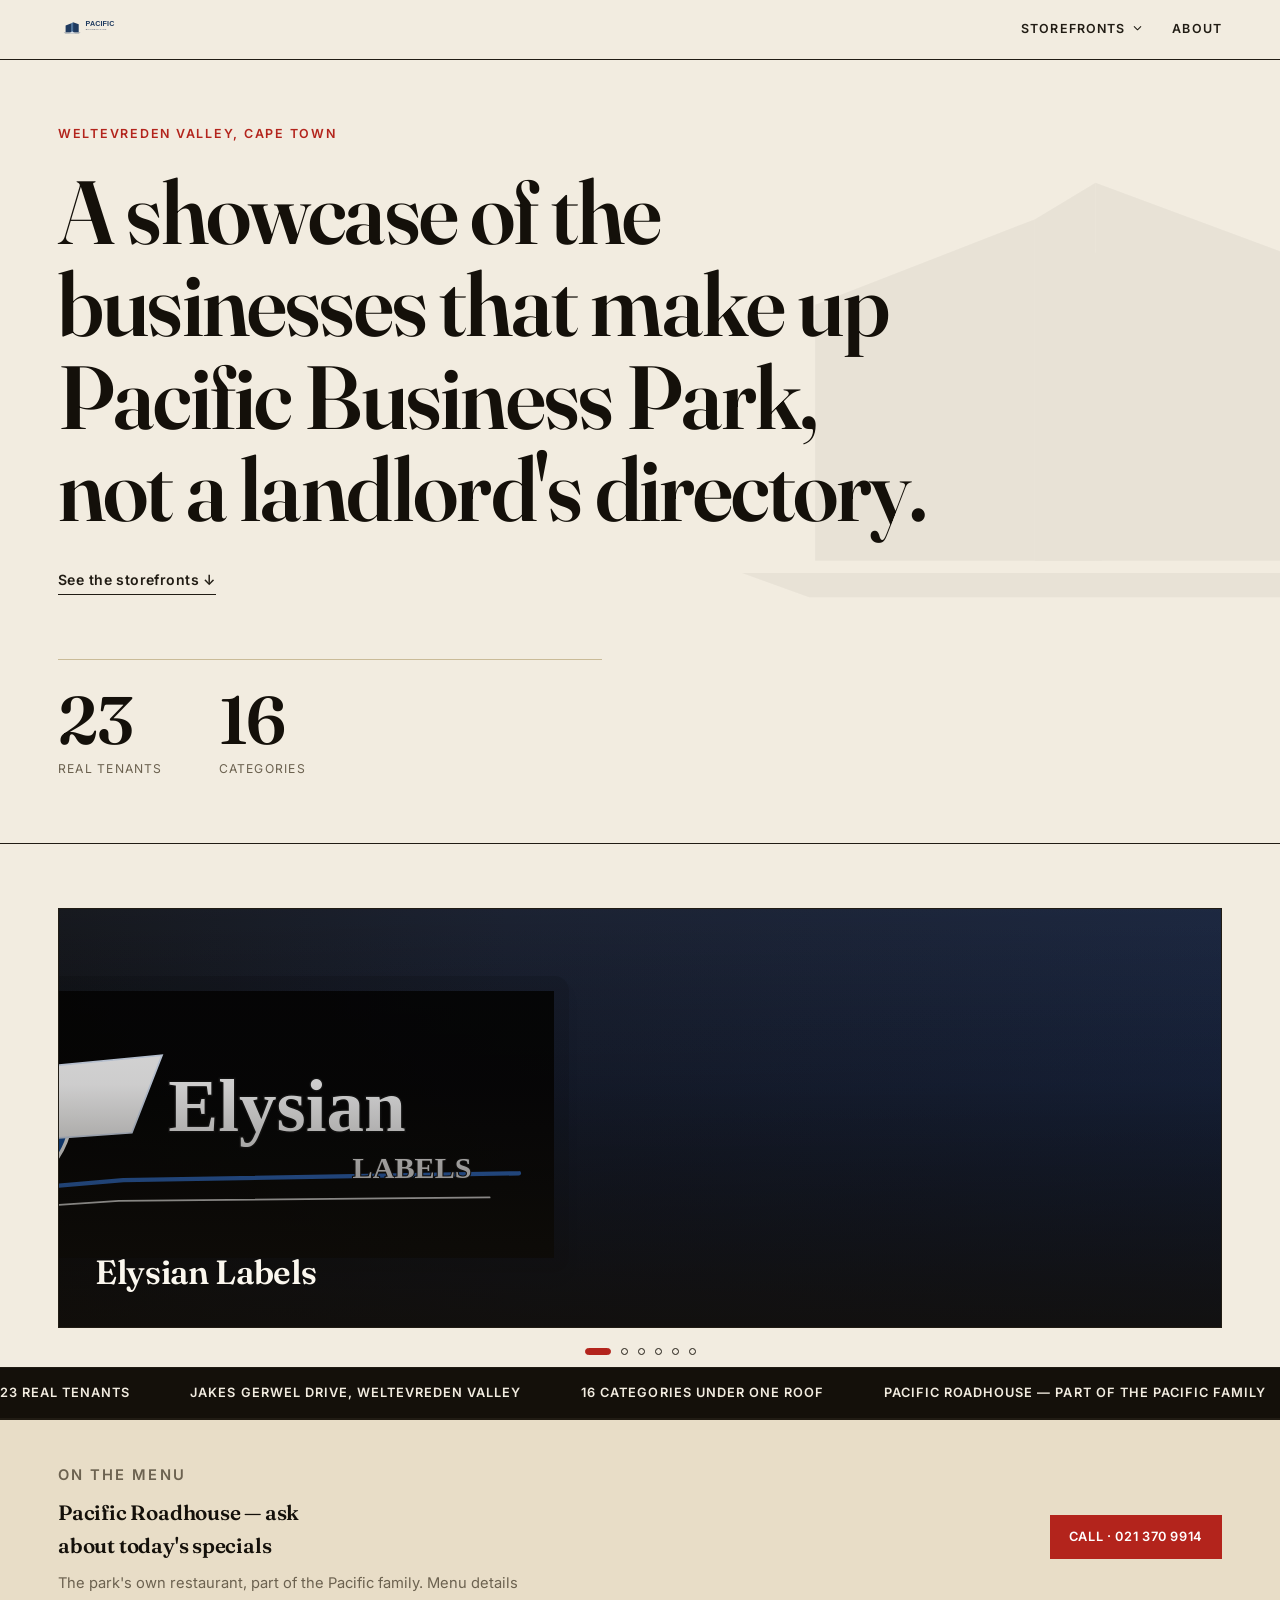
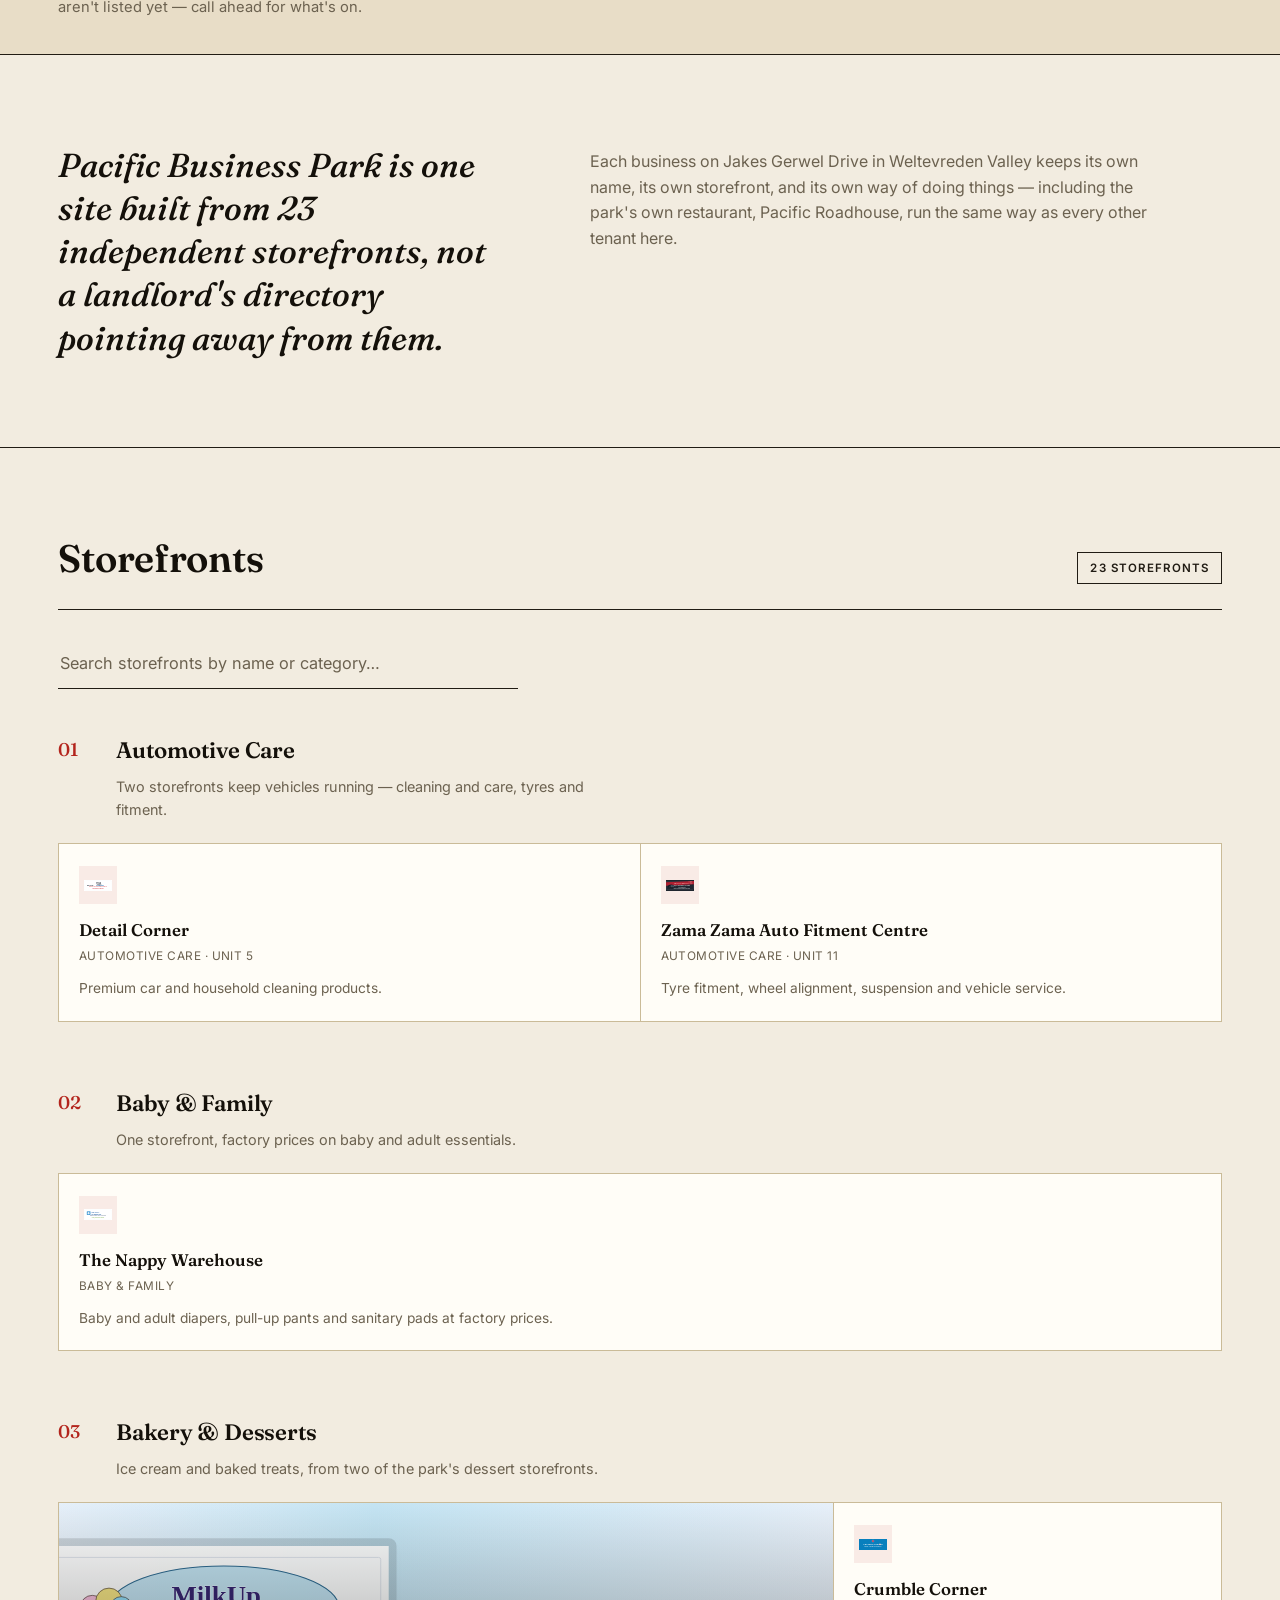
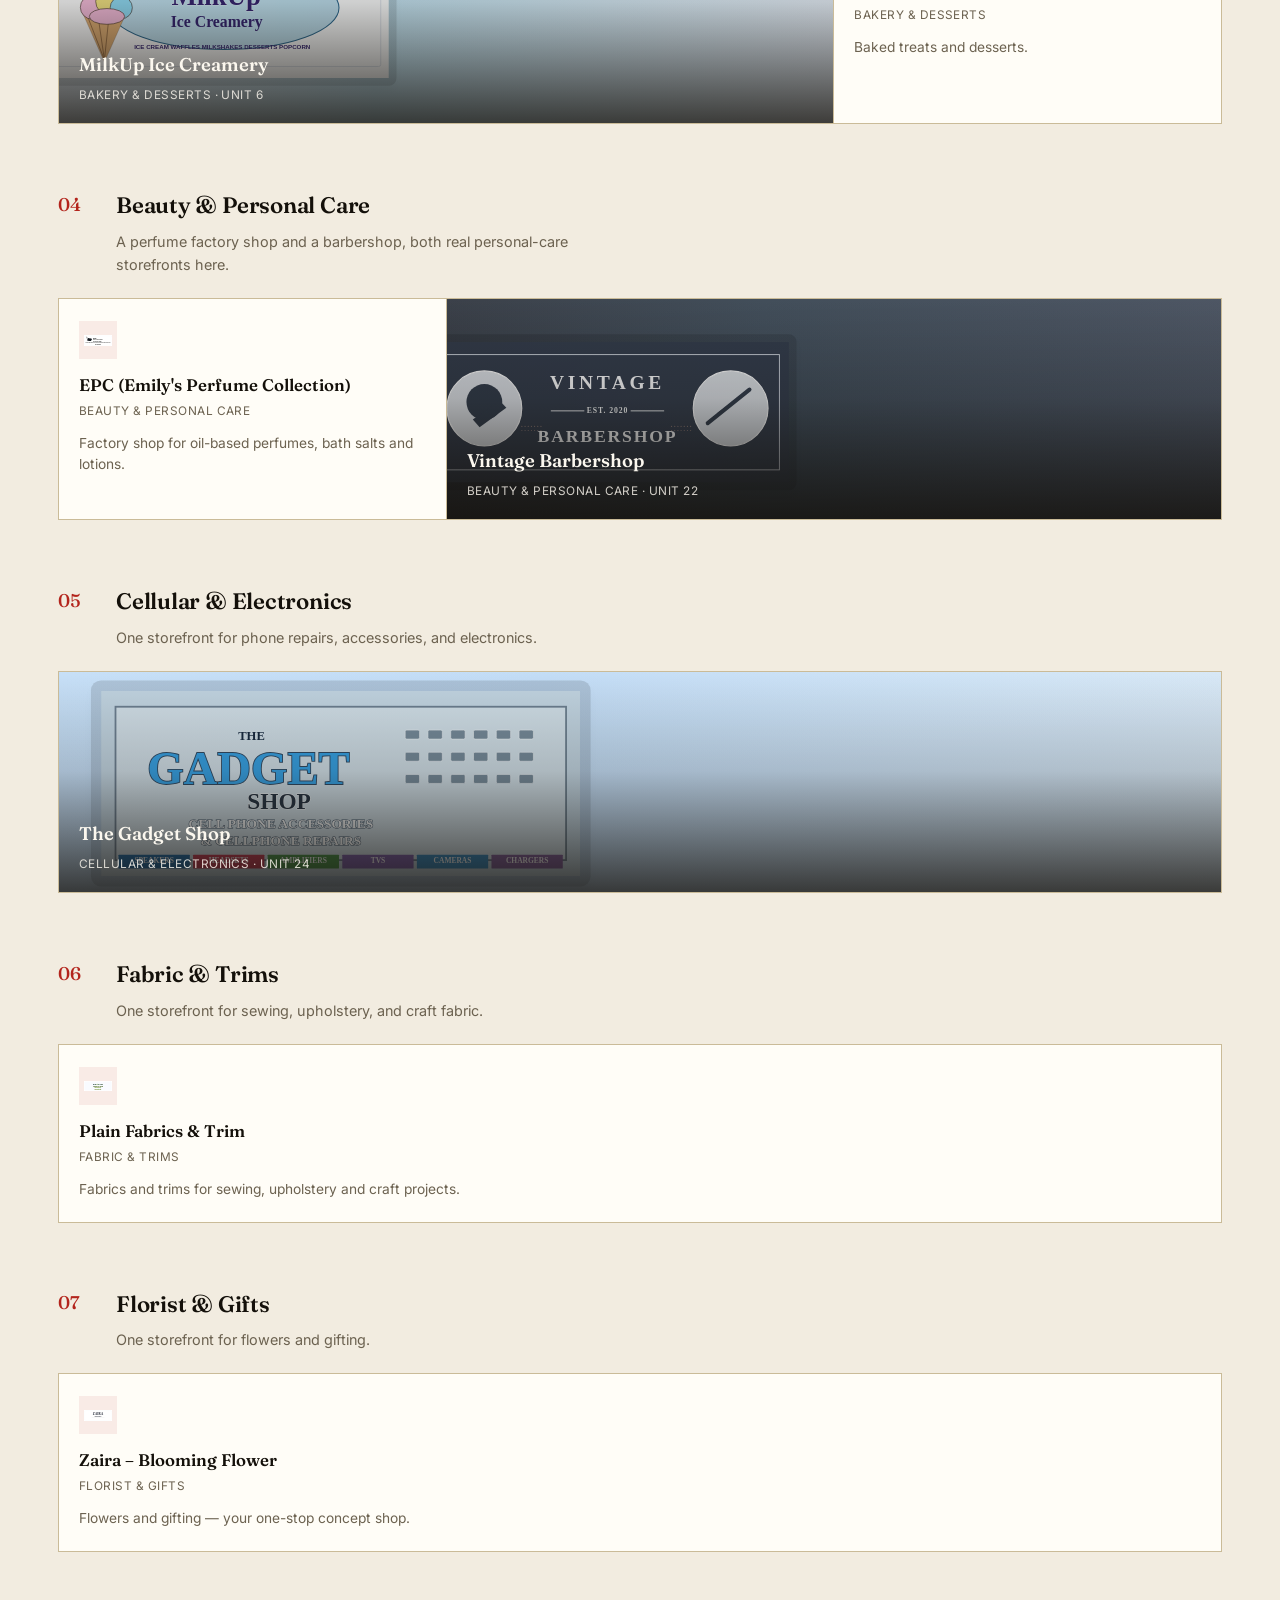
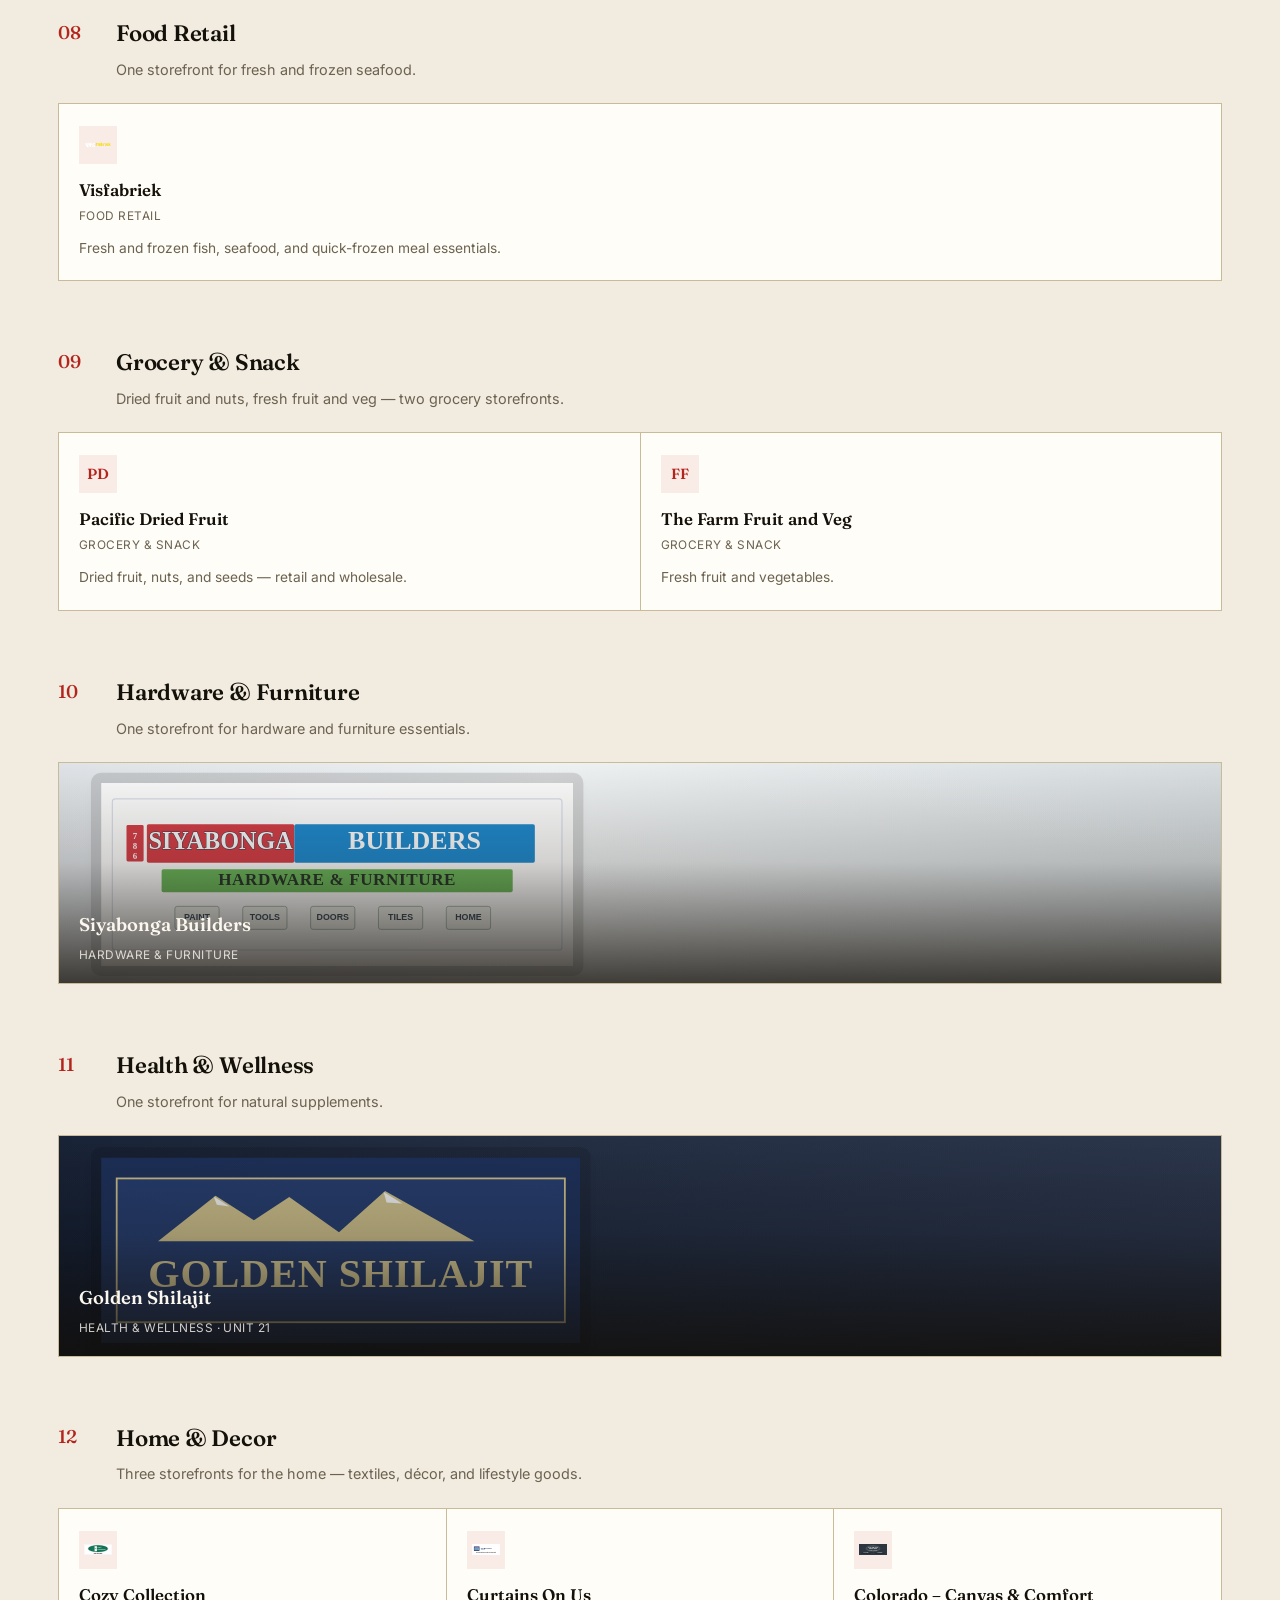
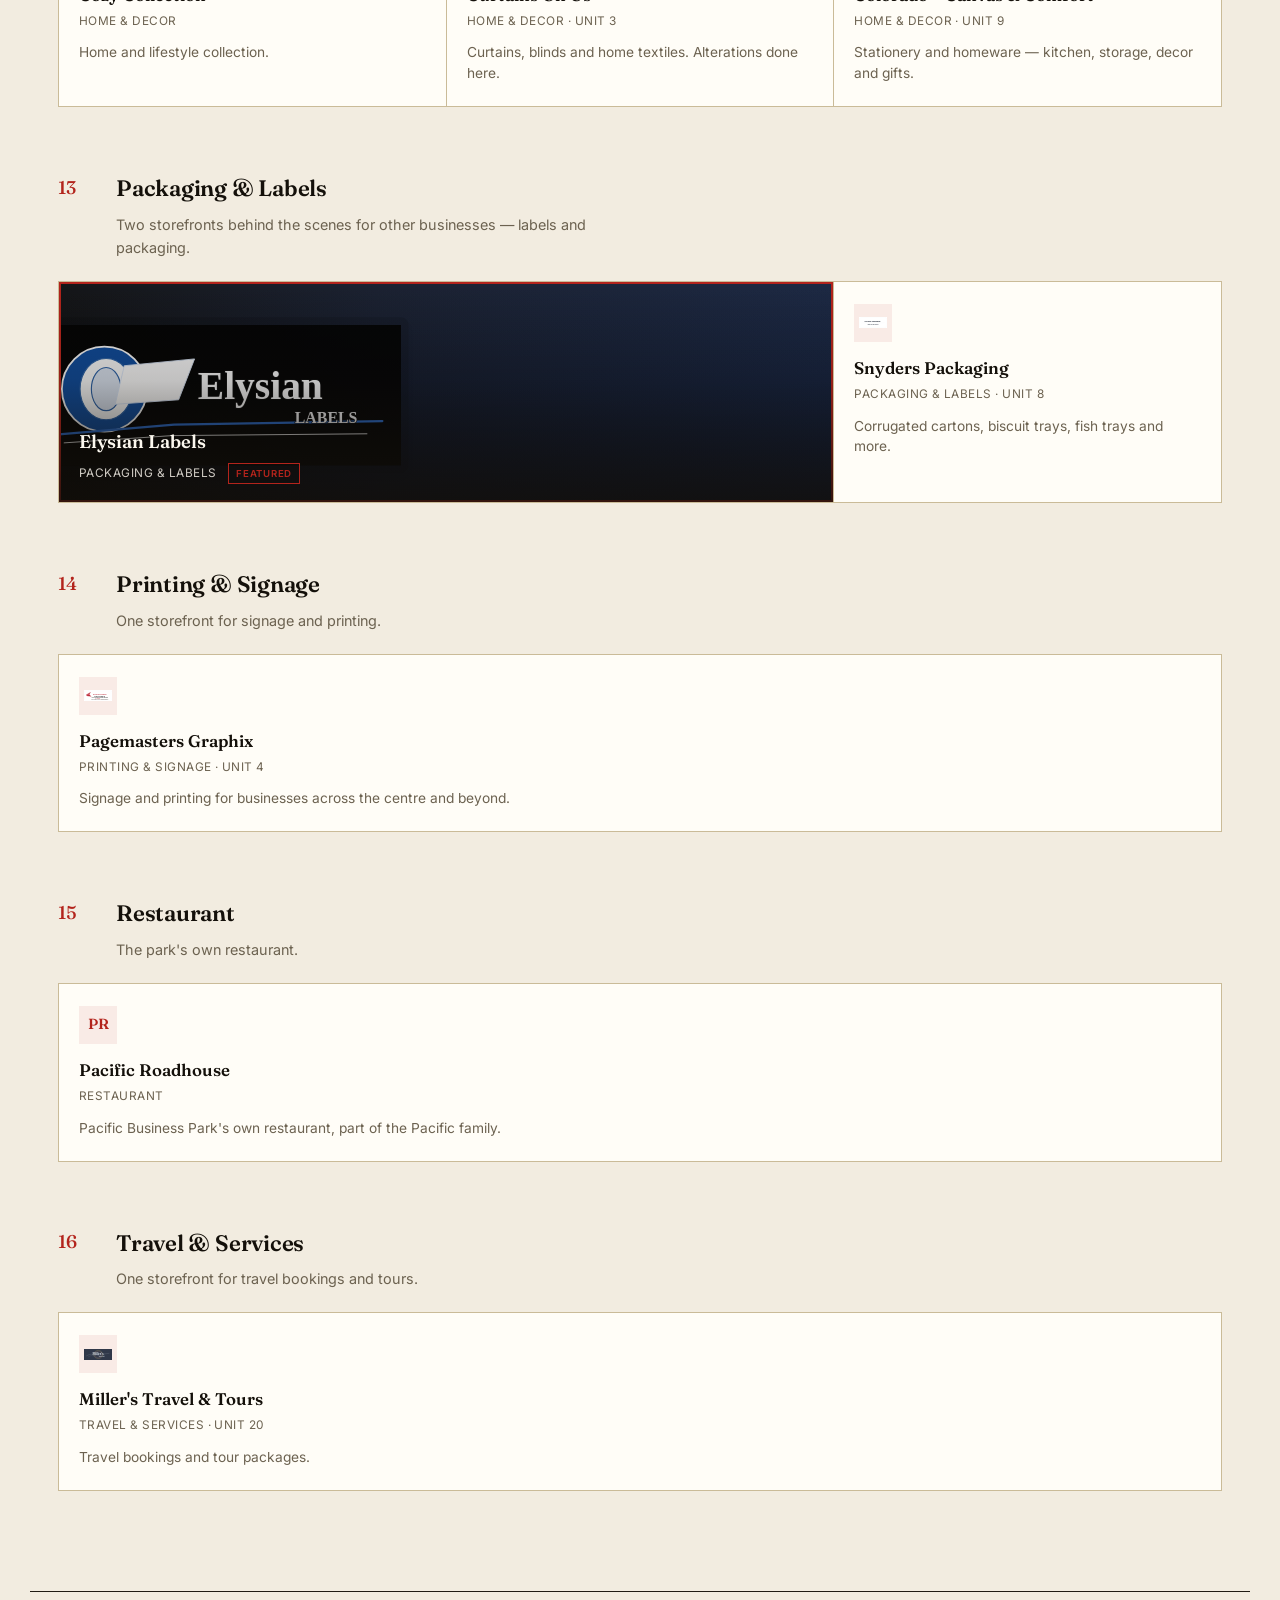
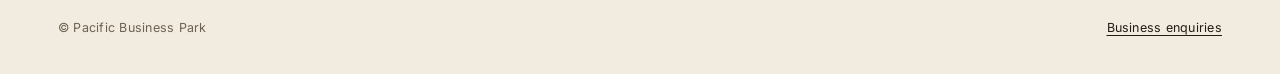
==== index.html @ b5d58840 "Redesign visual system: editorial / print-magazine direction Replace the navy-on-beige, thin-border," ====
<!DOCTYPE html>
<html lang="en">
<head>
<meta charset="UTF-8">
<meta name="viewport" content="width=device-width, initial-scale=1.0">
<title>Pacific Business Park</title>
<meta name="description" content="A showcase of the businesses that make up Pacific Business Park — 23 real tenants, presented as the park's own storefronts.">
<meta name="robots" content="noindex">
<link rel="preconnect" href="https://fonts.googleapis.com">
<link rel="preconnect" href="https://fonts.gstatic.com" crossorigin>
<link href="https://fonts.googleapis.com/css2?family=Fraunces:ital,wght@0,300;0,400;0,500;0,600;0,700;0,900;1,400;1,500&family=Inter:wght@400;500;600;700&display=swap" rel="stylesheet">
<link rel="stylesheet" href="style.css">
</head>
<body>

<nav class="topnav" id="site-nav">
  <div class="topnav-inner">
    <a class="wordmark" href="#top"><img class="nav-logo" src="assets/brand/pacific-business-park-logo.svg" alt="Pacific Business Park" height="26"></a>
    <div class="topnav-links">
      <button class="mega-toggle" id="mega-toggle" type="button" aria-expanded="false" aria-controls="mega-menu">
        Storefronts
        <svg class="mega-chev" viewBox="0 0 20 20" fill="none" aria-hidden="true"><path d="M5 7l5 5 5-5" stroke="currentColor" stroke-width="1.6" stroke-linecap="round" stroke-linejoin="round"/></svg>
      </button>
      <a href="#about">About</a>
    </div>
  </div>
  <div class="mega-menu" id="mega-menu" hidden>
    <div class="mega-menu-inner">
      <a href="#cat-automotive-care">Automotive Care</a>
      <a href="#cat-baby-family">Baby &amp; Family</a>
      <a href="#cat-bakery-desserts">Bakery &amp; Desserts</a>
      <a href="#cat-beauty-personal-care">Beauty &amp; Personal Care</a>
      <a href="#cat-cellular-electronics">Cellular &amp; Electronics</a>
      <a href="#cat-fabric-trims">Fabric &amp; Trims</a>
      <a href="#cat-florist-gifts">Florist &amp; Gifts</a>
      <a href="#cat-food-retail">Food Retail</a>
      <a href="#cat-grocery-snack">Grocery &amp; Snack</a>
      <a href="#cat-hardware-furniture">Hardware &amp; Furniture</a>
      <a href="#cat-health-wellness">Health &amp; Wellness</a>
      <a href="#cat-home-decor">Home &amp; Decor</a>
      <a href="#cat-packaging-labels">Packaging &amp; Labels</a>
      <a href="#cat-printing-signage">Printing &amp; Signage</a>
      <a href="#cat-restaurant">Restaurant</a>
      <a href="#cat-travel-services">Travel &amp; Services</a>
    </div>
  </div>
</nav>

<section class="hero" id="top">
  <svg class="hero-watermark" viewBox="0 0 210 220" aria-hidden="true">
    <path d="M0 150 L210 150 L188 158 L22 158 Z"/>
    <path d="M24 146 L24 62 L96 34 L96 146 Z"/>
    <path d="M96 34 L118 46 L118 146 L96 146 Z"/>
    <path d="M186 146 L186 48 L116 22 L116 146 Z"/>
    <path d="M116 22 L96 34 L96 146 L116 146 Z"/>
  </svg>
  <div class="hero-inner">
    <p class="eyebrow">Weltevreden Valley, Cape Town</p>
    <h1 class="hero-line">A showcase of the businesses that make up Pacific Business Park, not a landlord's directory.</h1>
    <a class="hero-link" href="#storefronts">See the storefronts &#8595;</a>
    <div class="hero-stats">
      <div class="stat"><span class="stat-num" data-count-to="23">0</span><span class="stat-label">Real tenants</span></div>
      <div class="stat"><span class="stat-num" data-count-to="16">0</span><span class="stat-label">Categories</span></div>
    </div>
  </div>
</section>

<section class="showcase" aria-label="Featured storefronts" data-reveal>
  <div class="showcase-inner">
    <div class="showcase-track" id="showcase-track">
      <button class="showcase-slide is-active" type="button" data-store="elysian-labels" data-name="Elysian Labels" data-cat="Packaging &amp; Labels" style="background-image:url('assets/banners/elysian-labels.svg')">
        <span class="showcase-overlay"></span>
        <span class="showcase-name">Elysian Labels</span>
      </button>
      <button class="showcase-slide" type="button" data-store="milk-up" data-name="MilkUp Ice Creamery" data-cat="Bakery &amp; Desserts · Unit 6" style="background-image:url('assets/banners/milk-up.svg')">
        <span class="showcase-overlay"></span>
        <span class="showcase-name">MilkUp Ice Creamery</span>
      </button>
      <button class="showcase-slide" type="button" data-store="the-gadget-shop" data-name="The Gadget Shop" data-cat="Cellular &amp; Electronics · Unit 24" style="background-image:url('assets/banners/the-gadget-shop.svg')">
        <span class="showcase-overlay"></span>
        <span class="showcase-name">The Gadget Shop</span>
      </button>
      <button class="showcase-slide" type="button" data-store="vintage-barbershop" data-name="Vintage Barbershop" data-cat="Beauty &amp; Personal Care · Unit 22" style="background-image:url('assets/banners/vintage-barbershop.svg')">
        <span class="showcase-overlay"></span>
        <span class="showcase-name">Vintage Barbershop</span>
      </button>
      <button class="showcase-slide" type="button" data-store="siyabonga-builders" data-name="Siyabonga Builders" data-cat="Hardware &amp; Furniture" style="background-image:url('assets/banners/siyabonga-builders.svg')">
        <span class="showcase-overlay"></span>
        <span class="showcase-name">Siyabonga Builders</span>
      </button>
      <button class="showcase-slide" type="button" data-store="golden-shilajit" data-name="Golden Shilajit" data-cat="Health &amp; Wellness · Unit 21" style="background-image:url('assets/banners/golden-shilajit.svg')">
        <span class="showcase-overlay"></span>
        <span class="showcase-name">Golden Shilajit</span>
      </button>
    </div>
    <div class="showcase-dots" id="showcase-dots" role="tablist" aria-label="Featured storefronts"></div>
  </div>
</section>

<div class="attr-marquee" aria-hidden="true">
  <div class="attr-marquee-track">
    <span>23 real tenants</span>
    <span>Jakes Gerwel Drive, Weltevreden Valley</span>
    <span>16 categories under one roof</span>
    <span>Pacific Roadhouse — part of the Pacific family</span>
    <span>23 real tenants</span>
    <span>Jakes Gerwel Drive, Weltevreden Valley</span>
    <span>16 categories under one roof</span>
    <span>Pacific Roadhouse — part of the Pacific family</span>
  </div>
</div>

<section class="specials-strip" aria-label="Pacific Roadhouse specials" data-reveal>
  <div class="specials-inner">
    <div>
      <p class="eyebrow">On The Menu</p>
      <h3>Pacific Roadhouse — ask about today's specials</h3>
      <p>The park's own restaurant, part of the Pacific family. Menu details aren't listed yet — call ahead for what's on.</p>
    </div>
    <a class="cta primary" href="tel:0213709914">Call · 021 370 9914</a>
  </div>
</section>

<section class="about" id="about" data-reveal>
  <div class="about-inner">
    <p class="about-lead">Pacific Business Park is one site built from 23 independent storefronts, not a landlord's directory pointing away from them.</p>
    <p class="about-body">Each business on Jakes Gerwel Drive in Weltevreden Valley keeps its own name, its own storefront, and its own way of doing things — including the park's own restaurant, Pacific Roadhouse, run the same way as every other tenant here.</p>
  </div>
</section>

<section class="directory-section" id="storefronts">
  <div class="section-head">
    <h2>Storefronts</h2>
    <span class="pilot-tag">23 storefronts</span>
  </div>
  <div class="search-row">
    <input type="search" id="store-search" class="search-input" placeholder="Search storefronts by name or category&hellip;" aria-label="Search storefronts">
  </div>
  <p class="no-results" hidden>No storefronts match your search.</p>

  <div class="directory">

  <section class="category-group" id="cat-automotive-care" data-reveal>
    <div class="category-head"><h3>Automotive Care</h3><p class="category-intro">Two storefronts keep vehicles running — cleaning and care, tyres and fitment.</p></div>
    <div class="tile-grid">
      <button class="tile" type="button" data-store="detail-corner" data-name="Detail Corner" data-cat="Automotive Care · Unit 5">
        <span class="tile-mark"><img src="assets/logos/detail-corner.svg" alt="" loading="lazy"></span>
        <span class="tile-name">Detail Corner</span>
        <span class="tile-cat">Automotive Care · Unit 5</span>
        <span class="tile-desc">Premium car and household cleaning products.</span>
      </button>
      <button class="tile" type="button" data-store="zama-zama" data-name="Zama Zama Auto Fitment Centre" data-cat="Automotive Care · Unit 11">
        <span class="tile-mark"><img src="assets/logos/zama-zama.svg" alt="" loading="lazy"></span>
        <span class="tile-name">Zama Zama Auto Fitment Centre</span>
        <span class="tile-cat">Automotive Care · Unit 11</span>
        <span class="tile-desc">Tyre fitment, wheel alignment, suspension and vehicle service.</span>
      </button>
    </div>
  </section>

  <section class="category-group" id="cat-baby-family" data-reveal>
    <div class="category-head"><h3>Baby &amp; Family</h3><p class="category-intro">One storefront, factory prices on baby and adult essentials.</p></div>
    <div class="tile-grid">
      <button class="tile" type="button" data-store="the-nappy-warehouse" data-name="The Nappy Warehouse" data-cat="Baby &amp; Family">
        <span class="tile-mark"><img src="assets/logos/the-nappy-warehouse.svg" alt="" loading="lazy"></span>
        <span class="tile-name">The Nappy Warehouse</span>
        <span class="tile-cat">Baby &amp; Family</span>
        <span class="tile-desc">Baby and adult diapers, pull-up pants and sanitary pads at factory prices.</span>
      </button>
    </div>
  </section>

  <section class="category-group" id="cat-bakery-desserts" data-reveal>
    <div class="category-head"><h3>Bakery &amp; Desserts</h3><p class="category-intro">Ice cream and baked treats, from two of the park's dessert storefronts.</p></div>
    <div class="tile-grid">
      <button class="tile tile-featured" type="button" data-store="milk-up" data-name="MilkUp Ice Creamery" data-cat="Bakery &amp; Desserts · Unit 6">
        <span class="tile-featured-overlay"></span>
        <span class="tile-featured-meta">
          <span class="tile-name">MilkUp Ice Creamery</span>
          <span class="tile-cat">Bakery &amp; Desserts · Unit 6</span>
        </span>
      </button>
      <button class="tile" type="button" data-store="crumble-corner" data-name="Crumble Corner" data-cat="Bakery &amp; Desserts">
        <span class="tile-mark"><img src="assets/logos/crumble-corner.svg" alt="" loading="lazy"></span>
        <span class="tile-name">Crumble Corner</span>
        <span class="tile-cat">Bakery &amp; Desserts</span>
        <span class="tile-desc">Baked treats and desserts.</span>
      </button>
    </div>
  </section>

  <section class="category-group" id="cat-beauty-personal-care" data-reveal>
    <div class="category-head"><h3>Beauty &amp; Personal Care</h3><p class="category-intro">A perfume factory shop and a barbershop, both real personal-care storefronts here.</p></div>
    <div class="tile-grid">
      <button class="tile" type="button" data-store="epc" data-name="EPC (Emily's Perfume Collection)" data-cat="Beauty &amp; Personal Care">
        <span class="tile-mark"><img src="assets/logos/epc.svg" alt="" loading="lazy"></span>
        <span class="tile-name">EPC (Emily's Perfume Collection)</span>
        <span class="tile-cat">Beauty &amp; Personal Care</span>
        <span class="tile-desc">Factory shop for oil-based perfumes, bath salts and lotions.</span>
      </button>
      <button class="tile tile-featured" type="button" data-store="vintage-barbershop" data-name="Vintage Barbershop" data-cat="Beauty &amp; Personal Care · Unit 22">
        <span class="tile-featured-overlay"></span>
        <span class="tile-featured-meta">
          <span class="tile-name">Vintage Barbershop</span>
          <span class="tile-cat">Beauty &amp; Personal Care · Unit 22</span>
        </span>
      </button>
    </div>
  </section>

  <section class="category-group" id="cat-cellular-electronics" data-reveal>
    <div class="category-head"><h3>Cellular &amp; Electronics</h3><p class="category-intro">One storefront for phone repairs, accessories, and electronics.</p></div>
    <div class="tile-grid">
      <button class="tile tile-featured" type="button" data-store="the-gadget-shop" data-name="The Gadget Shop" data-cat="Cellular &amp; Electronics · Unit 24">
        <span class="tile-featured-overlay"></span>
        <span class="tile-featured-meta">
          <span class="tile-name">The Gadget Shop</span>
          <span class="tile-cat">Cellular &amp; Electronics · Unit 24</span>
        </span>
      </button>
    </div>
  </section>

  <section class="category-group" id="cat-fabric-trims" data-reveal>
    <div class="category-head"><h3>Fabric &amp; Trims</h3><p class="category-intro">One storefront for sewing, upholstery, and craft fabric.</p></div>
    <div class="tile-grid">
      <button class="tile" type="button" data-store="plain-fabrics-trim" data-name="Plain Fabrics &amp; Trim" data-cat="Fabric &amp; Trims">
        <span class="tile-mark"><img src="assets/logos/plain-fabrics-trim.svg" alt="" loading="lazy"></span>
        <span class="tile-name">Plain Fabrics &amp; Trim</span>
        <span class="tile-cat">Fabric &amp; Trims</span>
        <span class="tile-desc">Fabrics and trims for sewing, upholstery and craft projects.</span>
      </button>
    </div>
  </section>

  <section class="category-group" id="cat-florist-gifts" data-reveal>
    <div class="category-head"><h3>Florist &amp; Gifts</h3><p class="category-intro">One storefront for flowers and gifting.</p></div>
    <div class="tile-grid">
      <button class="tile" type="button" data-store="zaira" data-name="Zaira – Blooming Flower" data-cat="Florist &amp; Gifts">
        <span class="tile-mark"><img src="assets/logos/zaira.svg" alt="" loading="lazy"></span>
        <span class="tile-name">Zaira – Blooming Flower</span>
        <span class="tile-cat">Florist &amp; Gifts</span>
        <span class="tile-desc">Flowers and gifting — your one-stop concept shop.</span>
      </button>
    </div>
  </section>

  <section class="category-group" id="cat-food-retail" data-reveal>
    <div class="category-head"><h3>Food Retail</h3><p class="category-intro">One storefront for fresh and frozen seafood.</p></div>
    <div class="tile-grid">
      <button class="tile" type="button" data-store="visfabriek" data-name="Visfabriek" data-cat="Food Retail">
        <span class="tile-mark"><img src="assets/logos/visfabriek.svg" alt="" loading="lazy"></span>
        <span class="tile-name">Visfabriek</span>
        <span class="tile-cat">Food Retail</span>
        <span class="tile-desc">Fresh and frozen fish, seafood, and quick-frozen meal essentials.</span>
      </button>
    </div>
  </section>

  <section class="category-group" id="cat-grocery-snack" data-reveal>
    <div class="category-head"><h3>Grocery &amp; Snack</h3><p class="category-intro">Dried fruit and nuts, fresh fruit and veg — two grocery storefronts.</p></div>
    <div class="tile-grid">
      <button class="tile" type="button" data-store="pacific-dried-fruit" data-name="Pacific Dried Fruit" data-cat="Grocery &amp; Snack">
        <span class="tile-mark tile-mark-text">PD</span>
        <span class="tile-name">Pacific Dried Fruit</span>
        <span class="tile-cat">Grocery &amp; Snack</span>
        <span class="tile-desc">Dried fruit, nuts, and seeds — retail and wholesale.</span>
      </button>
      <button class="tile" type="button" data-store="the-farm-fruit-veg" data-name="The Farm Fruit and Veg" data-cat="Grocery &amp; Snack">
        <span class="tile-mark tile-mark-text">FF</span>
        <span class="tile-name">The Farm Fruit and Veg</span>
        <span class="tile-cat">Grocery &amp; Snack</span>
        <span class="tile-desc">Fresh fruit and vegetables.</span>
      </button>
    </div>
  </section>

  <section class="category-group" id="cat-hardware-furniture" data-reveal>
    <div class="category-head"><h3>Hardware &amp; Furniture</h3><p class="category-intro">One storefront for hardware and furniture essentials.</p></div>
    <div class="tile-grid">
      <button class="tile tile-featured" type="button" data-store="siyabonga-builders" data-name="Siyabonga Builders" data-cat="Hardware &amp; Furniture">
        <span class="tile-featured-overlay"></span>
        <span class="tile-featured-meta">
          <span class="tile-name">Siyabonga Builders</span>
          <span class="tile-cat">Hardware &amp; Furniture</span>
        </span>
      </button>
    </div>
  </section>

  <section class="category-group" id="cat-health-wellness" data-reveal>
    <div class="category-head"><h3>Health &amp; Wellness</h3><p class="category-intro">One storefront for natural supplements.</p></div>
    <div class="tile-grid">
      <button class="tile tile-featured" type="button" data-store="golden-shilajit" data-name="Golden Shilajit" data-cat="Health &amp; Wellness · Unit 21">
        <span class="tile-featured-overlay"></span>
        <span class="tile-featured-meta">
          <span class="tile-name">Golden Shilajit</span>
          <span class="tile-cat">Health &amp; Wellness · Unit 21</span>
        </span>
      </button>
    </div>
  </section>

  <section class="category-group" id="cat-home-decor" data-reveal>
    <div class="category-head"><h3>Home &amp; Decor</h3><p class="category-intro">Three storefronts for the home — textiles, décor, and lifestyle goods.</p></div>
    <div class="tile-grid">
      <button class="tile" type="button" data-store="cozy-collection" data-name="Cozy Collection" data-cat="Home &amp; Decor">
        <span class="tile-mark"><img src="assets/logos/cozy-collection.svg" alt="" loading="lazy"></span>
        <span class="tile-name">Cozy Collection</span>
        <span class="tile-cat">Home &amp; Decor</span>
        <span class="tile-desc">Home and lifestyle collection.</span>
      </button>
      <button class="tile" type="button" data-store="curtains-on-us" data-name="Curtains On Us" data-cat="Home &amp; Decor · Unit 3">
        <span class="tile-mark"><img src="assets/logos/curtains-on-us.svg" alt="" loading="lazy"></span>
        <span class="tile-name">Curtains On Us</span>
        <span class="tile-cat">Home &amp; Decor · Unit 3</span>
        <span class="tile-desc">Curtains, blinds and home textiles. Alterations done here.</span>
      </button>
      <button class="tile" type="button" data-store="colorado-canvas-comfort" data-name="Colorado – Canvas &amp; Comfort" data-cat="Home &amp; Decor · Unit 9">
        <span class="tile-mark"><img src="assets/logos/colorado-canvas-comfort.svg" alt="" loading="lazy"></span>
        <span class="tile-name">Colorado – Canvas &amp; Comfort</span>
        <span class="tile-cat">Home &amp; Decor · Unit 9</span>
        <span class="tile-desc">Stationery and homeware — kitchen, storage, decor and gifts.</span>
      </button>
    </div>
  </section>

  <section class="category-group" id="cat-packaging-labels" data-reveal>
    <div class="category-head"><h3>Packaging &amp; Labels</h3><p class="category-intro">Two storefronts behind the scenes for other businesses — labels and packaging.</p></div>
    <div class="tile-grid">
      <button class="tile tile-featured tile-elevated" type="button" data-store="elysian-labels" data-name="Elysian Labels" data-cat="Packaging &amp; Labels">
        <span class="tile-featured-overlay"></span>
        <span class="tile-featured-meta">
          <span class="tile-name">Elysian Labels</span>
          <span class="tile-cat">Packaging &amp; Labels <span class="featured-badge">Featured</span></span>
        </span>
      </button>
      <button class="tile" type="button" data-store="snyders-packaging" data-name="Snyders Packaging" data-cat="Packaging &amp; Labels · Unit 8">
        <span class="tile-mark"><img src="assets/logos/snyders-packaging.svg" alt="" loading="lazy"></span>
        <span class="tile-name">Snyders Packaging</span>
        <span class="tile-cat">Packaging &amp; Labels · Unit 8</span>
        <span class="tile-desc">Corrugated cartons, biscuit trays, fish trays and more.</span>
      </button>
    </div>
  </section>

  <section class="category-group" id="cat-printing-signage" data-reveal>
    <div class="category-head"><h3>Printing &amp; Signage</h3><p class="category-intro">One storefront for signage and printing.</p></div>
    <div class="tile-grid">
      <button class="tile" type="button" data-store="pagemasters-graphix" data-name="Pagemasters Graphix" data-cat="Printing &amp; Signage · Unit 4">
        <span class="tile-mark"><img src="assets/logos/pagemasters-graphix.svg" alt="" loading="lazy"></span>
        <span class="tile-name">Pagemasters Graphix</span>
        <span class="tile-cat">Printing &amp; Signage · Unit 4</span>
        <span class="tile-desc">Signage and printing for businesses across the centre and beyond.</span>
      </button>
    </div>
  </section>

  <section class="category-group" id="cat-restaurant" data-reveal>
    <div class="category-head"><h3>Restaurant</h3><p class="category-intro">The park's own restaurant.</p></div>
    <div class="tile-grid">
      <button class="tile" type="button" data-store="pacific-roadhouse" data-name="Pacific Roadhouse" data-cat="Restaurant">
        <span class="tile-mark tile-mark-text">PR</span>
        <span class="tile-name">Pacific Roadhouse</span>
        <span class="tile-cat">Restaurant</span>
        <span class="tile-desc">Pacific Business Park's own restaurant, part of the Pacific family.</span>
      </button>
    </div>
  </section>

  <section class="category-group" id="cat-travel-services" data-reveal>
    <div class="category-head"><h3>Travel &amp; Services</h3><p class="category-intro">One storefront for travel bookings and tours.</p></div>
    <div class="tile-grid">
      <button class="tile" type="button" data-store="millers-travel-tours" data-name="Miller's Travel &amp; Tours" data-cat="Travel &amp; Services · Unit 20">
        <span class="tile-mark"><img src="assets/logos/millers-travel-tours.svg" alt="" loading="lazy"></span>
        <span class="tile-name">Miller's Travel &amp; Tours</span>
        <span class="tile-cat">Travel &amp; Services · Unit 20</span>
        <span class="tile-desc">Travel bookings and tour packages.</span>
      </button>
    </div>
  </section>

  </div>
</section>

<footer>
  <span>&copy; Pacific Business Park</span>
  <a href="mailto:info@pacificbusinesspark.co.za">Business enquiries</a>
</footer>

<!-- Detail templates: one per store, cloned into the modal on tile click -->
<div id="detail-templates" hidden>

  <template id="detail-detail-corner">
    <span class="modal-mark"><img src="assets/logos/detail-corner.svg" alt=""></span>
    <p class="paired-phrase">Car care. Household care.</p>
    <p class="detail-line">Premium car and household cleaning products.</p>
    <div class="cta-row"><a class="cta primary" href="tel:0828986893">Call · 082 898 6893</a></div>
  </template>

  <template id="detail-zama-zama">
    <span class="modal-mark"><img src="assets/logos/zama-zama.svg" alt=""></span>
    <p>New and used tyre fitment, truck tyres, wheel alignment and balancing, suspension repairs, tyre and rim repairs, vehicle service and diagnostics.</p>
    <div class="two-col-list">
      <div>New and used tyre fitment</div>
      <div>Tyre and rim repairs</div>
      <div>Truck tyres</div>
      <div>Vehicle service and diagnostics</div>
      <div>Wheel alignment and balancing</div>
      <div>Suspension repairs</div>
    </div>
    <div class="cta-row"><a class="cta primary" href="tel:0718956445">Call · 071 895 6445</a></div>
  </template>

  <template id="detail-the-nappy-warehouse">
    <span class="modal-mark"><img src="assets/logos/the-nappy-warehouse.svg" alt=""></span>
    <p>Baby and adult diapers, pull-up pants, sanitary pads and linings at factory prices.</p>
    <div class="value-strip">Factory prices.</div>
    <div class="flat-list">Baby diapers · Adult diapers · Pull-up pants · Sanitary pads · Linings</div>
    <div class="cta-row"><a class="cta primary" href="https://thenappywarehouse.co.za" target="_blank" rel="noopener">Visit thenappywarehouse.co.za</a></div>
  </template>

  <template id="detail-milk-up">
    <img class="modal-banner" src="assets/banners/milk-up.svg" alt="MilkUp Ice Creamery">
    <p>Ice cream, waffles, milkshakes, desserts and popcorn.</p>
    <div class="highlights"><span>Ice cream</span><span>Waffles</span><span>Milkshakes</span><span>Desserts</span><span>Popcorn</span></div>
    <p class="detail-line">Unit 6 · 078 455 9058</p>
    <div class="cta-row">
      <a class="cta primary" href="tel:0784559058">Call · 078 455 9058</a>
      <a class="cta" href="https://maps.google.com/?q=Pacific+Business+Park,+Jakes+Gerwel+Drive,+Weltevreden+Valley" target="_blank" rel="noopener">Get directions</a>
    </div>
  </template>

  <template id="detail-crumble-corner">
    <span class="modal-mark"><img src="assets/logos/crumble-corner.svg" alt=""></span>
    <p class="lead-quiet">Sweet crumble moments</p>
    <p>Baked treats and desserts.</p>
    <div class="cta-row"><a class="cta primary" href="https://maps.google.com/?q=Pacific+Business+Park,+Jakes+Gerwel+Drive,+Weltevreden+Valley" target="_blank" rel="noopener">Get directions</a></div>
  </template>

  <template id="detail-epc">
    <span class="modal-mark"><img src="assets/logos/epc.svg" alt=""></span>
    <p>Factory shop for oil-based perfumes, bath salts, shower gel, room &amp; linen sprays, body wash and lotions.</p>
    <div class="eg-group"><p class="eg-head">Bath &amp; Home</p><p>Bath salts, shower gel, room &amp; linen sprays</p></div>
    <div class="eg-group"><p class="eg-head">Body</p><p>Oil-based perfumes, body wash, lotions</p></div>
    <div class="cta-row"><a class="cta primary" href="tel:0727059874">Call · 072 705 9874</a></div>
  </template>

  <template id="detail-vintage-barbershop">
    <img class="modal-banner" src="assets/banners/vintage-barbershop.svg" alt="Vintage Barbershop">
    <div class="vb-hours">Mon–Fri 8:30–18:00 · Sat 8:30–17:00 · Sun 8:30–14:00</div>
    <p class="vb-desc">Est. 2020 — cuts, shaves, waxing and grooming for the whole family.</p>
    <div class="cta-row"><a class="cta primary" href="https://maps.google.com/?q=Pacific+Business+Park,+Jakes+Gerwel+Drive,+Weltevreden+Valley" target="_blank" rel="noopener">Get directions</a></div>
  </template>

  <template id="detail-the-gadget-shop">
    <img class="modal-banner" src="assets/banners/the-gadget-shop.svg" alt="The Gadget Shop">
    <p>Cellphone accessories and repairs for iPhone, Samsung, Huawei, Honor, Oppo and Vivo, plus speakers, headsets, amplifiers, TVs, cameras and chargers.</p>
    <nav class="subnav" aria-label="Jump to category">
      <a href="#gs-brands">Phone Brands</a><a href="#gs-audio">Audio</a><a href="#gs-screens">Screens &amp; Cameras</a><a href="#gs-power">Power</a>
    </nav>
    <div class="groups">
      <div class="group" id="gs-brands"><h4>Phone Brands Serviced</h4><p>iPhone, Samsung, Huawei, Honor, Oppo, Vivo</p></div>
      <div class="group" id="gs-audio"><h4>Audio</h4><p>Speakers, Headsets, Amplifiers</p></div>
      <div class="group" id="gs-screens"><h4>Screens &amp; Cameras</h4><p>TVs, Cameras</p></div>
      <div class="group" id="gs-power"><h4>Power</h4><p>Chargers</p></div>
    </div>
    <div class="cta-row"><a class="cta primary" href="https://maps.google.com/?q=Pacific+Business+Park,+Jakes+Gerwel+Drive,+Weltevreden+Valley" target="_blank" rel="noopener">Get directions</a></div>
  </template>

  <template id="detail-plain-fabrics-trim">
    <span class="modal-mark"><img src="assets/logos/plain-fabrics-trim.svg" alt=""></span>
    <p>Fabrics and trims for <strong>sewing</strong>, <strong>upholstery</strong> and <strong>craft</strong> projects.</p>
    <div class="cta-row"><a class="cta primary" href="tel:0829947514">Call · 082 994 7514</a></div>
  </template>

  <template id="detail-zaira">
    <span class="modal-mark"><img src="assets/logos/zaira.svg" alt=""></span>
    <p class="za-desc">Flowers and gifting — your one-stop concept shop.</p>
    <div class="cta-row"><a class="cta primary" href="tel:0670901549">Call · 067 090 1549</a></div>
  </template>

  <template id="detail-visfabriek">
    <span class="modal-mark"><img src="assets/logos/visfabriek.svg" alt=""></span>
    <p class="vf-tagline">Fresh and frozen fish, seafood, and quick-frozen meal essentials.</p>
    <div class="cta-row"><a class="cta primary" href="https://maps.google.com/?q=Pacific+Business+Park,+Jakes+Gerwel+Drive,+Weltevreden+Valley" target="_blank" rel="noopener">Get directions</a></div>
  </template>

  <template id="detail-pacific-dried-fruit">
    <span class="modal-mark tile-mark-text">PD</span>
    <div class="split-panel">
      <div class="split-col"><h4>Retail</h4><p>Dried fruit, nuts, and seeds for snacking.</p></div>
      <div class="split-col"><h4>Wholesale</h4><p>Dried fruit, nuts, and seeds for wholesale.</p></div>
    </div>
    <div class="cta-row"><a class="cta primary" href="https://maps.google.com/?q=Pacific+Business+Park,+Jakes+Gerwel+Drive,+Weltevreden+Valley" target="_blank" rel="noopener">Get directions</a></div>
  </template>

  <template id="detail-the-farm-fruit-veg">
    <span class="modal-mark tile-mark-text">FF</span>
    <p class="quiet-line">Fresh fruit and vegetables.</p>
    <div class="cta-row"><a class="cta primary" href="tel:0836216770">Call · 083 621 6770</a></div>
  </template>

  <template id="detail-siyabonga-builders">
    <img class="modal-banner" src="assets/banners/siyabonga-builders.svg" alt="Siyabonga Builders">
    <p class="sb-desc">Hardware and furniture — roofing sheets, taps and basins, doors, windows, mattresses, sofas and bunk beds.</p>
    <div class="stocklist">Roofing sheets · Taps · Basins · Doors · Windows · Mattresses · Sofas · Bunk beds</div>
    <div class="cta-row"><a class="cta primary" href="https://maps.google.com/?q=Pacific+Business+Park,+Jakes+Gerwel+Drive,+Weltevreden+Valley" target="_blank" rel="noopener">Get directions to Pacific Business Park</a></div>
  </template>

  <template id="detail-golden-shilajit">
    <img class="modal-banner" src="assets/banners/golden-shilajit.svg" alt="Golden Shilajit">
    <p>Purified Himalayan shilajit and natural supplements for energy, strength and stamina.</p>
    <div class="pill-row"><span class="pill">Energy</span><span class="pill">Strength</span><span class="pill">Stamina</span></div>
    <div class="cta-row"><a class="cta primary" href="tel:0839909467">Call · 083 990 9467</a></div>
  </template>

  <template id="detail-cozy-collection">
    <span class="modal-mark"><img src="assets/logos/cozy-collection.svg" alt=""></span>
    <p><strong>Home</strong> and <strong>lifestyle</strong> collection.</p>
    <div class="cta-row"><a class="cta primary" href="tel:0659062887">Call · 065 906 2887</a></div>
  </template>

  <template id="detail-curtains-on-us">
    <span class="modal-mark"><img src="assets/logos/curtains-on-us.svg" alt=""></span>
    <p class="display-tagline">find the perfect pieces to match your unique taste</p>
    <p class="detail-line">Curtains, blinds and home textiles. Sewing alterations done here.</p>
    <div class="cta-row"><a class="cta primary" href="https://maps.google.com/?q=Pacific+Business+Park,+Jakes+Gerwel+Drive,+Weltevreden+Valley" target="_blank" rel="noopener">Get directions</a></div>
  </template>

  <template id="detail-colorado-canvas-comfort">
    <span class="modal-mark"><img src="assets/logos/colorado-canvas-comfort.svg" alt=""></span>
    <p>Stationery and homeware — kitchen essentials, storage solutions, decor, accessories and gifts.</p>
    <div class="word-row">Kitchen essentials &middot; Storage solutions &middot; Decor &middot; Accessories &middot; Gifts</div>
    <div class="cta-row"><a class="cta primary" href="https://maps.google.com/?q=Pacific+Business+Park,+Jakes+Gerwel+Drive,+Weltevreden+Valley" target="_blank" rel="noopener">Get directions</a></div>
  </template>

  <template id="detail-elysian-labels">
    <img class="modal-banner" src="assets/banners/elysian-labels.svg" alt="Elysian Labels">
    <div class="ely-grid">
      <p class="ely-desc">Barcode and thermal label rolls, ribbons, and custom garment labelling for retail and logistics.</p>
      <div class="ely-value">Barcode and thermal labels aren't a discretionary purchase for the retailers and logistics operators around them. They're what keeps stock scanning, shipment tracking, and garment tagging running day to day.</div>
    </div>
    <div class="cta-row">
      <a class="cta primary" href="tel:0788932544">Call · 078 893 2544</a>
      <a class="cta" href="https://elysianlabels.co.za" target="_blank" rel="noopener">Visit elysianlabels.co.za</a>
    </div>
  </template>

  <template id="detail-snyders-packaging">
    <span class="modal-mark"><img src="assets/logos/snyders-packaging.svg" alt=""></span>
    <p>Corrugated cartons, biscuit trays, pads and divisions, fish trays and boxes, samoosa trays, apple boxes and used boxes.</p>
    <div class="spec-list">
      <div class="spec-row">Corrugated cartons</div><div class="spec-row">Biscuit trays</div><div class="spec-row">Pads and divisions</div>
      <div class="spec-row">Fish trays and boxes</div><div class="spec-row">Samoosa trays</div><div class="spec-row">Apple boxes</div><div class="spec-row">Used boxes</div>
    </div>
    <div class="cta-row">
      <a class="cta primary" href="tel:0718848130">Call · 071 884 8130</a>
      <a class="cta" href="mailto:snydersb28@gmail.com">Email</a>
    </div>
  </template>

  <template id="detail-pagemasters-graphix">
    <span class="modal-mark"><img src="assets/logos/pagemasters-graphix.svg" alt=""></span>
    <p class="blockquote-aside">"Signage and printing for businesses across the centre and beyond."</p>
    <p class="detail-line">082 526 0816 · pagemastersgraphix.com</p>
    <div class="cta-row"><a class="cta primary" href="tel:0825260816">Call · 082 526 0816</a></div>
  </template>

  <template id="detail-pacific-roadhouse">
    <span class="modal-mark tile-mark-text">PR</span>
    <p class="rh-claim">Pacific Business Park's own restaurant, part of the Pacific family.</p>
    <div class="marquee" aria-hidden="true">
      <div class="marquee-track">
        <span>Part of the Pacific family</span><span>Pacific Business Park's own restaurant</span><span>Open Mon–Sat 9–6, Sun 9–1</span>
        <span>Part of the Pacific family</span><span>Pacific Business Park's own restaurant</span><span>Open Mon–Sat 9–6, Sun 9–1</span>
      </div>
    </div>
    <p class="rh-story">Pacific Roadhouse is the park's own restaurant, not a tenant passing through. It's part of the Pacific family itself.</p>
    <p class="rh-note">Menu details aren't listed yet. Call ahead for what's on.</p>
    <div class="cta-row"><a class="cta primary" href="tel:0213709914">Call · 021 370 9914</a></div>
  </template>

  <template id="detail-millers-travel-tours">
    <span class="modal-mark"><img src="assets/logos/millers-travel-tours.svg" alt=""></span>
    <p>Travel bookings and tour packages.</p>
    <div class="hours-table">
      <div class="hours-row"><span>Mon–Thu</span><span>9:00–16:30</span></div>
      <div class="hours-row"><span>Fri</span><span>9:00–12:00 &amp; 14:00–16:30</span></div>
      <div class="hours-row"><span>Sat</span><span>9:00–12:30</span></div>
      <div class="hours-row"><span>Sun</span><span>Closed</span></div>
    </div>
    <div class="cta-row"><a class="cta primary" href="tel:0630544583">Call to book · 063 054 4583</a></div>
  </template>

</div>

<div class="modal-overlay" id="modal-overlay" hidden>
  <div class="modal" role="dialog" aria-modal="true" aria-labelledby="modal-name" aria-describedby="modal-cat">
    <button class="modal-close" id="modal-close" type="button" aria-label="Close">&#10005;</button>
    <div class="modal-head">
      <div>
        <h3 class="modal-name" id="modal-name"></h3>
        <p class="modal-cat" id="modal-cat"></p>
      </div>
    </div>
    <div class="modal-body" id="modal-body"></div>
  </div>
</div>

<script src="assets/site.js" defer></script>
</body>
</html>
---- style.css ----
/* ==========================================================================
   Pacific Business Park — Editorial / Print-Magazine visual system
   Serif display (Fraunces) for headlines, clean sans (Inter) for body/UI.
   Black-and-cream neutral palette, one bold accent (editorial crimson),
   hard edges, hairline rules, generous negative space.
   ========================================================================== */

:root{
  --nav-h:60px;
  --col-narrow:640px;
  --col-wide:1220px;

  --font-display:"Fraunces","Iowan Old Style","Georgia","Times New Roman",serif;
  --font-sans:"Inter",system-ui,-apple-system,"Segoe UI",sans-serif;

  /* cream / black neutrals */
  --bg:#f2ece0;
  --surface:#fffdf7;
  --surface-soft:#e8ddc7;
  --ink:#211c14;
  --ink-soft:#6c6250;
  --heading:#14100a;

  /* single bold accent — used sparingly */
  --accent:#b3241c;
  --accent-soft:rgba(179,36,28,.08);
  --accent-soft-2:rgba(179,36,28,.16);

  /* large ink "band" treatment for ticker / dark strips */
  --band-bg:#14100a;
  --band-text:#f2ece0;

  --line:#cabb98;
  --line-soft:#ddd0ac;
}

@media (prefers-color-scheme: dark){
  :root:not([data-theme="light"]){
    --bg:#130f0a;
    --surface:#1c1710;
    --surface-soft:#261f15;
    --ink:#ece4d3;
    --ink-soft:#a89b83;
    --heading:#f8f2e3;
    --accent:#e2564a;
    --accent-soft:rgba(226,86,74,.14);
    --accent-soft-2:rgba(226,86,74,.24);
    --band-bg:#f8f2e3;
    --band-text:#130f0a;
    --line:#3c3323;
    --line-soft:#2a2417;
  }
}
:root[data-theme="dark"]{
  --bg:#130f0a;
  --surface:#1c1710;
  --surface-soft:#261f15;
  --ink:#ece4d3;
  --ink-soft:#a89b83;
  --heading:#f8f2e3;
  --accent:#e2564a;
  --accent-soft:rgba(226,86,74,.14);
  --accent-soft-2:rgba(226,86,74,.24);
  --band-bg:#f8f2e3;
  --band-text:#130f0a;
  --line:#3c3323;
  --line-soft:#2a2417;
}

*{box-sizing:border-box;}
html{-webkit-text-size-adjust:100%;}
@media (prefers-reduced-motion: no-preference){html{scroll-behavior:smooth;}}
body{
  margin:0;
  background:var(--bg);
  color:var(--ink);
  font-family:var(--font-sans);
  font-size:16px;
  line-height:1.6;
}
h1,h2,h3,h4{
  font-family:var(--font-display);
  font-weight:600;
  color:var(--heading);
  text-wrap:balance;
  letter-spacing:-.01em;
  margin:0;
}
a{color:inherit;}
button{font:inherit;color:inherit;}
img{max-width:100%;}
::selection{background:var(--accent);color:#fff;}

a:focus-visible,
button:focus-visible,
input:focus-visible,
[tabindex]:focus-visible{
  outline:2px solid var(--accent);
  outline-offset:2px;
}

/* ================= NAV ================= */
.topnav{
  position:sticky;top:0;z-index:50;
  border-bottom:1px solid var(--ink);
  background:var(--bg);
  min-height:var(--nav-h);
}
.topnav-inner{
  display:flex;align-items:center;justify-content:space-between;
  padding:15px 28px;max-width:var(--col-wide);margin:0 auto;
}
.wordmark{display:inline-flex;align-items:center;text-decoration:none;}
.nav-logo{display:block;height:26px;width:auto;}
@media (prefers-color-scheme:dark){
  :root:not([data-theme="light"]) .nav-logo{background:#fff;border-radius:2px;padding:3px 6px;}
}
:root[data-theme="dark"] .nav-logo{background:#fff;border-radius:2px;padding:3px 6px;}
.topnav-links{display:flex;align-items:center;gap:28px;}
.topnav-links a{
  font-size:.78rem;font-weight:600;letter-spacing:.09em;text-transform:uppercase;
  text-decoration:none;color:var(--ink);
}
.topnav-links a:hover{color:var(--accent);}

.mega-toggle{
  display:flex;align-items:center;gap:6px;
  background:none;border:0;cursor:pointer;
  font-size:.78rem;font-weight:600;letter-spacing:.09em;text-transform:uppercase;color:var(--ink);
  padding:4px 0;
}
.mega-toggle:hover,.mega-toggle[aria-expanded="true"]{color:var(--accent);}
.mega-chev{width:13px;height:13px;transition:transform .18s ease;}
.mega-toggle[aria-expanded="true"] .mega-chev{transform:rotate(180deg);}

.mega-menu{
  position:absolute;left:0;right:0;top:100%;
  background:var(--bg);border-bottom:1px solid var(--ink);
  box-shadow:0 18px 34px -20px rgba(20,16,10,.35);
}
.mega-menu[hidden]{display:none;}
.mega-menu-inner{
  max-width:var(--col-wide);margin:0 auto;padding:22px 28px 26px;
  display:grid;grid-template-columns:repeat(2,1fr);gap:4px 28px;
}
@media(min-width:640px){.mega-menu-inner{grid-template-columns:repeat(4,1fr);}}
.mega-menu-inner a{
  font-size:.86rem;font-weight:500;font-family:var(--font-sans);color:var(--ink);text-decoration:none;
  padding:9px 0;border-bottom:1px solid var(--line-soft);
}
.mega-menu-inner a:hover{color:var(--accent);border-color:var(--accent);}

/* ================= HERO ================= */
.hero{
  position:relative;
  min-height:calc(88vh - var(--nav-h));
  display:flex;align-items:center;
  overflow:hidden;
  border-bottom:1px solid var(--ink);
}
.hero-watermark{
  position:absolute;top:50%;right:-8%;
  width:min(58vw,640px);height:auto;
  transform:translateY(-50%);
  color:var(--ink);opacity:.045;
  pointer-events:none;
}
.hero-watermark path{fill:currentColor;}
.hero-inner{position:relative;max-width:var(--col-wide);margin:0 auto;padding:64px 28px;width:100%;}
.eyebrow{
  font-family:var(--font-sans);font-size:.78rem;font-weight:600;letter-spacing:.14em;text-transform:uppercase;
  color:var(--accent);margin:0 0 22px;
}
.hero-line{
  font-family:var(--font-display);font-size:clamp(2.6rem,7.4vw,5.6rem);font-weight:600;
  line-height:1.03;max-width:16ch;letter-spacing:-.02em;
}
.hero-link{
  display:inline-flex;align-items:baseline;gap:8px;margin-top:34px;
  font-family:var(--font-sans);font-size:.88rem;font-weight:600;letter-spacing:.03em;
  color:var(--ink);text-decoration:none;border-bottom:1px solid var(--ink);padding-bottom:2px;
}
.hero-link:hover{color:var(--accent);border-color:var(--accent);}
.hero-stats{position:relative;display:flex;gap:56px;margin-top:64px;padding-top:28px;border-top:1px solid var(--line);max-width:34rem;}
.stat{display:flex;flex-direction:column;}
.stat-num{
  font-family:var(--font-display);font-weight:600;font-size:clamp(2.6rem,6vw,4.2rem);
  color:var(--heading);line-height:.95;letter-spacing:-.02em;
}
.stat-label{margin-top:8px;font-family:var(--font-sans);font-size:.76rem;letter-spacing:.1em;text-transform:uppercase;color:var(--ink-soft);}

/* ================= STORE SHOWCASE CAROUSEL ================= */
.showcase{max-width:var(--col-wide);margin:0 auto;padding:64px 28px 12px;}
.showcase-inner{position:relative;}
.showcase-track{position:relative;height:min(44vw,420px);min-height:240px;border:1px solid var(--ink);overflow:hidden;}
.showcase-slide{
  position:absolute;inset:0;
  display:flex;align-items:flex-end;
  border:0;cursor:pointer;text-align:left;
  background-size:cover;background-position:center;
  opacity:0;pointer-events:none;
  transition:opacity .6s ease;
}
.showcase-slide.is-active{opacity:1;pointer-events:auto;}
@media (prefers-reduced-motion:reduce){.showcase-slide{transition:none;}}
.showcase-overlay{position:absolute;inset:0;background:linear-gradient(to top,rgba(20,16,10,.82) 0%,rgba(20,16,10,.12) 58%,rgba(20,16,10,0) 100%);}
.showcase-name{
  position:relative;z-index:1;padding:26px 30px;
  font-family:var(--font-display);font-weight:600;font-size:clamp(1.4rem,3vw,2.1rem);color:#fbf7ee;
  letter-spacing:-.01em;
}
.showcase-dots{display:flex;justify-content:center;gap:10px;margin-top:20px;}
.showcase-dot{width:7px;height:7px;border-radius:50%;border:1px solid var(--ink);background:transparent;cursor:pointer;padding:0;}
.showcase-dot.is-active{background:var(--accent);border-color:var(--accent);width:26px;border-radius:4px;transition:width .25s ease;}
@media (prefers-reduced-motion:reduce){.showcase-dot.is-active{transition:none;}}

/* ================= SPECIALS STRIP (Pacific Roadhouse) ================= */
.specials-strip{background:var(--surface-soft);border-top:1px solid var(--ink);border-bottom:1px solid var(--ink);}
.specials-inner{
  max-width:var(--col-wide);margin:0 auto;padding:34px 28px;
  display:flex;flex-wrap:wrap;align-items:center;justify-content:space-between;gap:22px;
}
.specials-inner h3{font-size:1.3rem;margin-top:8px;max-width:26ch;}
.specials-inner p{margin:10px 0 0;color:var(--ink-soft);font-size:.92rem;max-width:52ch;font-family:var(--font-sans);}

/* ================= SCROLL REVEAL ================= */
[data-reveal]{opacity:0;transform:translateY(28px);transition:opacity .6s ease,transform .6s ease;}
[data-reveal].is-visible{opacity:1;transform:none;}
@media (prefers-reduced-motion:reduce){[data-reveal]{opacity:1;transform:none;transition:none;}}

/* ================= ATTRIBUTE MARQUEE (ink ticker band) ================= */
.attr-marquee{overflow:hidden;background:var(--band-bg);border-top:1px solid var(--ink);border-bottom:1px solid var(--ink);}
.attr-marquee-track{display:flex;gap:60px;width:max-content;padding:15px 0;animation:scroll-left 26s linear infinite;}
.attr-marquee:hover .attr-marquee-track{animation-play-state:paused;}
.attr-marquee span{font-family:var(--font-sans);font-weight:600;font-size:.8rem;letter-spacing:.08em;text-transform:uppercase;color:var(--band-text);white-space:nowrap;}
@keyframes scroll-left{from{transform:translateX(0);}to{transform:translateX(-50%);}}
@media (prefers-reduced-motion:reduce){.attr-marquee-track{animation:none;flex-wrap:wrap;padding:14px 22px;}}

/* ================= ABOUT ================= */
.about{padding:88px 0;border-bottom:1px solid var(--ink);}
.about-inner{max-width:var(--col-wide);margin:0 auto;padding:0 28px;display:grid;gap:24px;}
@media(min-width:760px){.about-inner{grid-template-columns:.85fr 1.15fr;align-items:start;gap:64px;}}
.about-lead{
  margin:0;font-family:var(--font-display);font-style:italic;font-weight:500;
  font-size:clamp(1.5rem,2.6vw,2.1rem);line-height:1.3;color:var(--heading);max-width:20ch;
}
.about-body{margin:0;color:var(--ink-soft);font-family:var(--font-sans);font-size:1rem;max-width:56ch;padding-top:.4em;}

/* ================= DIRECTORY / SEARCH ================= */
.directory-section{max-width:var(--col-wide);margin:0 auto;padding:80px 28px 100px;}
.section-head{
  display:flex;align-items:baseline;justify-content:space-between;flex-wrap:wrap;gap:14px;
  margin-bottom:28px;padding-bottom:20px;border-bottom:1px solid var(--ink);
}
.section-head h2{font-size:clamp(1.8rem,3.4vw,2.4rem);}
.pilot-tag{
  display:inline-block;font-family:var(--font-sans);font-size:.72rem;font-weight:600;letter-spacing:.09em;text-transform:uppercase;
  color:var(--ink);border:1px solid var(--ink);border-radius:0;padding:6px 12px;
}
.search-row{margin-bottom:44px;}
.search-input{
  width:100%;max-width:460px;padding:12px 2px;border:0;border-bottom:1px solid var(--ink);border-radius:0;
  background:transparent;color:var(--ink);font:inherit;font-family:var(--font-sans);font-size:1.02rem;
}
.search-input::placeholder{color:var(--ink-soft);}
.search-input:focus-visible{outline:none;border-color:var(--accent);box-shadow:0 1px 0 0 var(--accent);}
.no-results{color:var(--ink-soft);font-family:var(--font-sans);font-size:.9rem;padding:4px 0 20px;}

.directory{display:grid;gap:64px;counter-reset:catindex;}
.category-group{scroll-margin-top:calc(var(--nav-h) + 12px);counter-increment:catindex;}
.category-group.hidden-by-search{display:none;}
.category-head{margin-bottom:22px;position:relative;}
@media(min-width:640px){.category-head{padding-left:58px;}
  .category-head::before{
    content:counter(catindex,decimal-leading-zero);
    position:absolute;left:0;top:.1em;
    font-family:var(--font-display);font-weight:500;font-size:1.15rem;color:var(--accent);
  }
}
.category-head h3{font-size:1.4rem;}
.category-intro{margin:6px 0 0;color:var(--ink-soft);font-family:var(--font-sans);font-size:.9rem;max-width:56ch;}

/* ================= TILE GRID ================= */
.tile-grid{
  display:grid;gap:1px;background:var(--line);
  grid-template-columns:repeat(auto-fit,minmax(200px,1fr));
  border:1px solid var(--line);
}
.tile{
  position:relative;
  display:flex;flex-direction:column;align-items:flex-start;
  text-align:left;background:var(--surface);border:0;border-radius:0;
  padding:22px 20px;cursor:pointer;
  min-height:168px;max-width:none;
  transition:background-color .18s ease;
}
.tile:hover{background:var(--surface-soft);}
.tile:focus-visible{outline:2px solid var(--accent);outline-offset:-2px;z-index:1;}
.tile.hidden-by-search{display:none;}

.tile-mark{
  width:38px;height:38px;border-radius:0;
  background:var(--accent-soft);color:var(--accent);
  display:flex;align-items:center;justify-content:center;
  margin-bottom:16px;flex-shrink:0;overflow:hidden;
}
.tile-mark img{width:100%;height:100%;object-fit:contain;padding:5px;box-sizing:border-box;}
.tile-mark-text{font-family:var(--font-display);font-weight:600;font-size:.92rem;}
.tile-name{font-family:var(--font-display);font-weight:600;font-size:1.05rem;color:var(--heading);line-height:1.25;}
.tile-cat{font-family:var(--font-sans);font-size:.74rem;letter-spacing:.04em;text-transform:uppercase;color:var(--ink-soft);margin-top:6px;}
.tile-desc{font-family:var(--font-sans);font-size:.86rem;color:var(--ink-soft);margin-top:12px;line-height:1.5;}

.featured-badge{
  display:inline-block;margin-left:8px;font-family:var(--font-sans);font-size:.6rem;font-weight:600;letter-spacing:.08em;text-transform:uppercase;
  color:var(--accent);border:1px solid var(--accent);border-radius:0;padding:2px 7px;vertical-align:middle;
}

/* Featured tiles: real banner as background, span 2 columns on wide viewports */
.tile-featured{
  grid-column:span 2;
  min-height:220px;max-width:none;
  padding:0;
  overflow:hidden;
  justify-content:flex-end;
  color:#fff;
  background-size:cover;background-position:center;
  transition:transform .12s ease-out;
  will-change:transform;
}
@media(max-width:520px){.tile-featured{grid-column:span 1;}}
.tile-featured[data-store="milk-up"]{background-image:url('assets/banners/milk-up.svg');}
.tile-featured[data-store="the-gadget-shop"]{background-image:url('assets/banners/the-gadget-shop.svg');}
.tile-featured[data-store="vintage-barbershop"]{background-image:url('assets/banners/vintage-barbershop.svg');}
.tile-featured[data-store="siyabonga-builders"]{background-image:url('assets/banners/siyabonga-builders.svg');}
.tile-featured[data-store="golden-shilajit"]{background-image:url('assets/banners/golden-shilajit.svg');}
.tile-featured[data-store="elysian-labels"]{background-image:url('assets/banners/elysian-labels.svg');}
.tile-featured-overlay{
  position:absolute;inset:0;
  background:linear-gradient(to top,rgba(20,16,10,.8) 0%,rgba(20,16,10,.18) 55%,rgba(20,16,10,0) 100%);
}
.tile-featured-logo{
  position:relative;z-index:1;
  max-width:120px;max-height:44px;width:auto;height:auto;object-fit:contain;
  margin:18px 0 0 18px;align-self:flex-start;
}
.tile-featured-meta{position:relative;z-index:1;display:flex;flex-direction:column;gap:4px;padding:18px 20px;}
.tile-featured-meta .tile-name{color:#fbf7ee;font-size:1.15rem;}
.tile-featured-meta .tile-cat{color:rgba(251,247,238,.82);}
.tile-elevated{outline:2px solid var(--accent);outline-offset:-2px;}

/* ================= MODAL ================= */
.modal-overlay{
  position:fixed;inset:0;z-index:100;
  background:rgba(20,16,10,0);
  display:flex;align-items:flex-end;justify-content:center;
  padding:0;
  transition:background .2s ease;
}
.modal-overlay.is-open{background:rgba(20,16,10,.6);}
@media(min-width:640px){.modal-overlay{align-items:center;padding:28px;}}
.modal-overlay[hidden]{display:none;}
.modal{
  position:relative;
  background:var(--surface);
  border-top:1px solid var(--ink);
  width:100%;max-width:660px;max-height:92vh;
  overflow-y:auto;
  border-radius:0;
  padding:32px 26px 34px;
  transform:translateY(24px);opacity:0;
  transition:transform .2s ease,opacity .2s ease;
}
.modal-overlay.is-open .modal{transform:translateY(0);opacity:1;}
@media(min-width:640px){.modal{border:1px solid var(--ink);box-shadow:0 26px 60px -24px rgba(20,16,10,.5);}}
@media (prefers-reduced-motion:reduce){
  .modal-overlay,.modal{transition:none;}
}
.modal-close{
  position:absolute;top:16px;right:16px;
  width:34px;height:34px;border-radius:50%;
  background:transparent;border:1px solid var(--ink);cursor:pointer;
  font-size:.95rem;color:var(--ink);
  display:flex;align-items:center;justify-content:center;
}
.modal-close:hover{color:var(--surface);background:var(--ink);}
.modal-head{padding-right:40px;margin-bottom:22px;padding-bottom:20px;border-bottom:1px solid var(--line);}
.modal-name{font-size:1.6rem;}
.modal-cat{margin:6px 0 0;font-family:var(--font-sans);font-size:.8rem;letter-spacing:.05em;text-transform:uppercase;color:var(--ink-soft);}
.modal-mark{
  display:inline-flex;width:54px;height:54px;border-radius:0;
  background:var(--accent-soft);align-items:center;justify-content:center;
  margin-bottom:18px;overflow:hidden;
}
.modal-mark img{width:100%;height:100%;object-fit:contain;padding:6px;box-sizing:border-box;}
.modal-mark.tile-mark-text{font-family:var(--font-display);font-weight:600;color:var(--accent);}
.modal-banner{display:block;width:100%;height:auto;border-radius:0;margin-bottom:20px;border:1px solid var(--line-soft);}

.cta-row{display:flex;flex-wrap:wrap;gap:12px;margin-top:22px;}
.cta{
  display:inline-flex;align-items:center;gap:7px;padding:11px 18px;
  border:1px solid var(--ink);border-radius:0;
  font-family:var(--font-sans);font-size:.8rem;font-weight:600;letter-spacing:.05em;text-transform:uppercase;
  text-decoration:none;color:var(--ink);
}
.cta:hover{background:var(--ink);color:var(--surface);}
.cta.primary{background:var(--accent);border-color:var(--accent);color:#fff;}
.cta.primary:hover{background:var(--ink);border-color:var(--ink);color:var(--surface);}
.detail-line{font-family:var(--font-sans);font-size:.85rem;color:var(--ink-soft);margin-top:12px;}

/* ---- per-store detail-body components (rendered inside .modal-body) ---- */
.rh-claim{font-family:var(--font-display);font-weight:600;font-size:1.35rem;color:var(--heading);max-width:32ch;}
.marquee{margin:20px 0;overflow:hidden;border-top:1px solid var(--line-soft);border-bottom:1px solid var(--line-soft);padding:10px 0;}
.marquee-track{display:flex;gap:48px;width:max-content;animation:scroll-left 18s linear infinite;}
.marquee:hover .marquee-track{animation-play-state:paused;}
.marquee span{font-family:var(--font-sans);font-size:.75rem;letter-spacing:.08em;text-transform:uppercase;color:var(--ink-soft);white-space:nowrap;}
@media (prefers-reduced-motion:reduce){.marquee-track{animation:none;flex-wrap:wrap;}}
.rh-story{margin-top:18px;font-family:var(--font-sans);font-size:.98rem;max-width:56ch;}
.rh-note{margin-top:12px;font-family:var(--font-sans);font-size:.86rem;color:var(--ink-soft);}

.ely-grid{display:grid;grid-template-columns:1fr;gap:20px;}
.ely-desc{font-family:var(--font-display);font-size:1.1rem;max-width:36ch;}
.ely-value{background:var(--surface-soft);border-left:3px solid var(--accent);padding:16px 18px;font-family:var(--font-sans);font-size:.92rem;color:var(--ink-soft);}

.highlights{display:flex;flex-wrap:wrap;gap:10px 20px;margin-top:16px;font-family:var(--font-display);font-weight:600;font-size:1.15rem;}
.highlights span{cursor:default;display:inline-block;transition:transform .22s ease;}
@media (hover:hover) and (not (prefers-reduced-motion: reduce)){.highlights span:hover{transform:translateY(-3px) rotate(-2deg);color:var(--accent);}}
@media (prefers-reduced-motion: reduce){.highlights span:hover{text-decoration:underline;}}

.subnav{display:flex;flex-wrap:wrap;gap:8px;margin:18px 0 4px;padding:12px 0;border-top:1px solid var(--line-soft);border-bottom:1px solid var(--line-soft);}
.subnav a{font-family:var(--font-sans);font-size:.76rem;font-weight:600;letter-spacing:.04em;text-transform:uppercase;padding:6px 11px;border:1px solid var(--line);border-radius:0;text-decoration:none;}
.subnav a:hover{border-color:var(--accent);color:var(--accent);}
.groups{margin-top:16px;display:grid;gap:18px;}
.group h4{font-family:var(--font-sans);font-size:.78rem;font-weight:600;letter-spacing:.06em;text-transform:uppercase;color:var(--ink-soft);margin:0 0 7px;}
.group p{margin:0;font-family:var(--font-sans);font-size:.98rem;}

.vb-hours{font-family:var(--font-display);font-weight:600;font-size:1.2rem;color:var(--heading);}
.vb-desc{margin-top:14px;font-family:var(--font-sans);font-size:.95rem;color:var(--ink-soft);max-width:44ch;}

.sb-desc{font-family:var(--font-sans);font-size:.92rem;color:var(--ink-soft);max-width:52ch;}
.stocklist{margin-top:18px;font-family:var(--font-display);font-weight:600;font-size:1.5rem;line-height:1.4;color:var(--heading);}

.vf-tagline{font-family:var(--font-display);font-weight:600;font-size:1.2rem;color:var(--heading);max-width:30ch;}

.split-panel{display:grid;grid-template-columns:1fr;gap:0;margin-top:6px;border-top:1px solid var(--line-soft);}
@media(min-width:420px){.split-panel{grid-template-columns:1fr 1fr;}}
.split-col{padding:16px 0;}
@media(min-width:420px){.split-col:first-child{border-right:1px solid var(--line-soft);padding-right:22px;}.split-col:last-child{padding-left:22px;}}
.split-col h4{font-family:var(--font-sans);font-size:.78rem;font-weight:600;letter-spacing:.06em;text-transform:uppercase;color:var(--ink-soft);margin:0 0 7px;}
.split-col p{margin:0;font-family:var(--font-sans);font-size:.95rem;}

.eg-group{margin-top:18px;}
.eg-head{font-family:var(--font-sans);font-size:.7rem;font-weight:600;letter-spacing:.16em;text-transform:uppercase;color:var(--heading);margin:0 0 5px;}
.eg-group p{margin:0;font-family:var(--font-sans);font-size:1rem;}

.pill-row{display:flex;flex-wrap:wrap;gap:9px;margin-top:16px;}
.pill{background:var(--accent);color:#fff;border-radius:2px;padding:6px 15px;font-family:var(--font-sans);font-weight:600;font-size:.78rem;letter-spacing:.04em;text-transform:uppercase;}

.hours-table{margin-top:6px;border-top:1px solid var(--line-soft);}
.hours-row{display:grid;grid-template-columns:1fr 1.4fr;gap:12px;padding:9px 0;border-bottom:1px solid var(--line-soft);font-family:var(--font-sans);font-size:.92rem;}
.hours-row span:first-child{font-weight:600;color:var(--heading);}

.za-desc{font-family:var(--font-display);font-weight:600;font-size:1.25rem;color:var(--heading);max-width:34ch;}

.value-strip{background:var(--band-bg);color:var(--band-text);margin:18px -26px 0;padding:18px 26px;font-family:var(--font-display);font-weight:600;font-size:1.05rem;}
.flat-list{margin-top:16px;font-family:var(--font-sans);font-size:.95rem;line-height:1.9;}

.blockquote-aside{border-left:2px solid var(--accent);padding-left:16px;margin-top:6px;font-family:var(--font-display);font-style:italic;font-size:1rem;color:var(--ink-soft);max-width:48ch;}

.paired-phrase{margin-top:6px;font-family:var(--font-display);font-size:1.05rem;}

.display-tagline{font-family:var(--font-display);font-weight:600;font-style:italic;font-size:clamp(1.3rem,3vw,1.7rem);line-height:1.3;color:var(--heading);max-width:22ch;}

.quiet-line{font-family:var(--font-sans);font-size:.86rem;color:var(--ink-soft);}

.lead-quiet{font-family:var(--font-sans);font-size:.8rem;letter-spacing:.04em;text-transform:uppercase;color:var(--ink-soft);margin:0 0 6px;}

.two-col-list{display:grid;grid-template-columns:1fr;gap:6px 22px;margin-top:6px;font-family:var(--font-sans);font-size:.95rem;}
@media(min-width:420px){.two-col-list{grid-template-columns:1fr 1fr;}}
.two-col-list div{padding:5px 0;border-bottom:1px solid var(--line-soft);}

.word-row{margin-top:14px;font-family:var(--font-sans);font-size:.8rem;letter-spacing:.09em;text-transform:uppercase;color:var(--ink-soft);}

.spec-list{margin-top:6px;border-top:1px solid var(--line-soft);}
.spec-row{padding:8px 0;border-bottom:1px solid var(--line-soft);font-family:var(--font-sans);font-size:.92rem;}

/* ================= FOOTER ================= */
footer{
  max-width:var(--col-wide);margin:0 auto;padding:26px 28px 36px;
  border-top:1px solid var(--ink);
  display:flex;justify-content:space-between;flex-wrap:wrap;gap:10px;
  font-family:var(--font-sans);font-size:.78rem;letter-spacing:.02em;color:var(--ink-soft);
}
footer a{color:var(--ink);text-decoration:underline;text-underline-offset:3px;}
footer a:hover{color:var(--accent);}
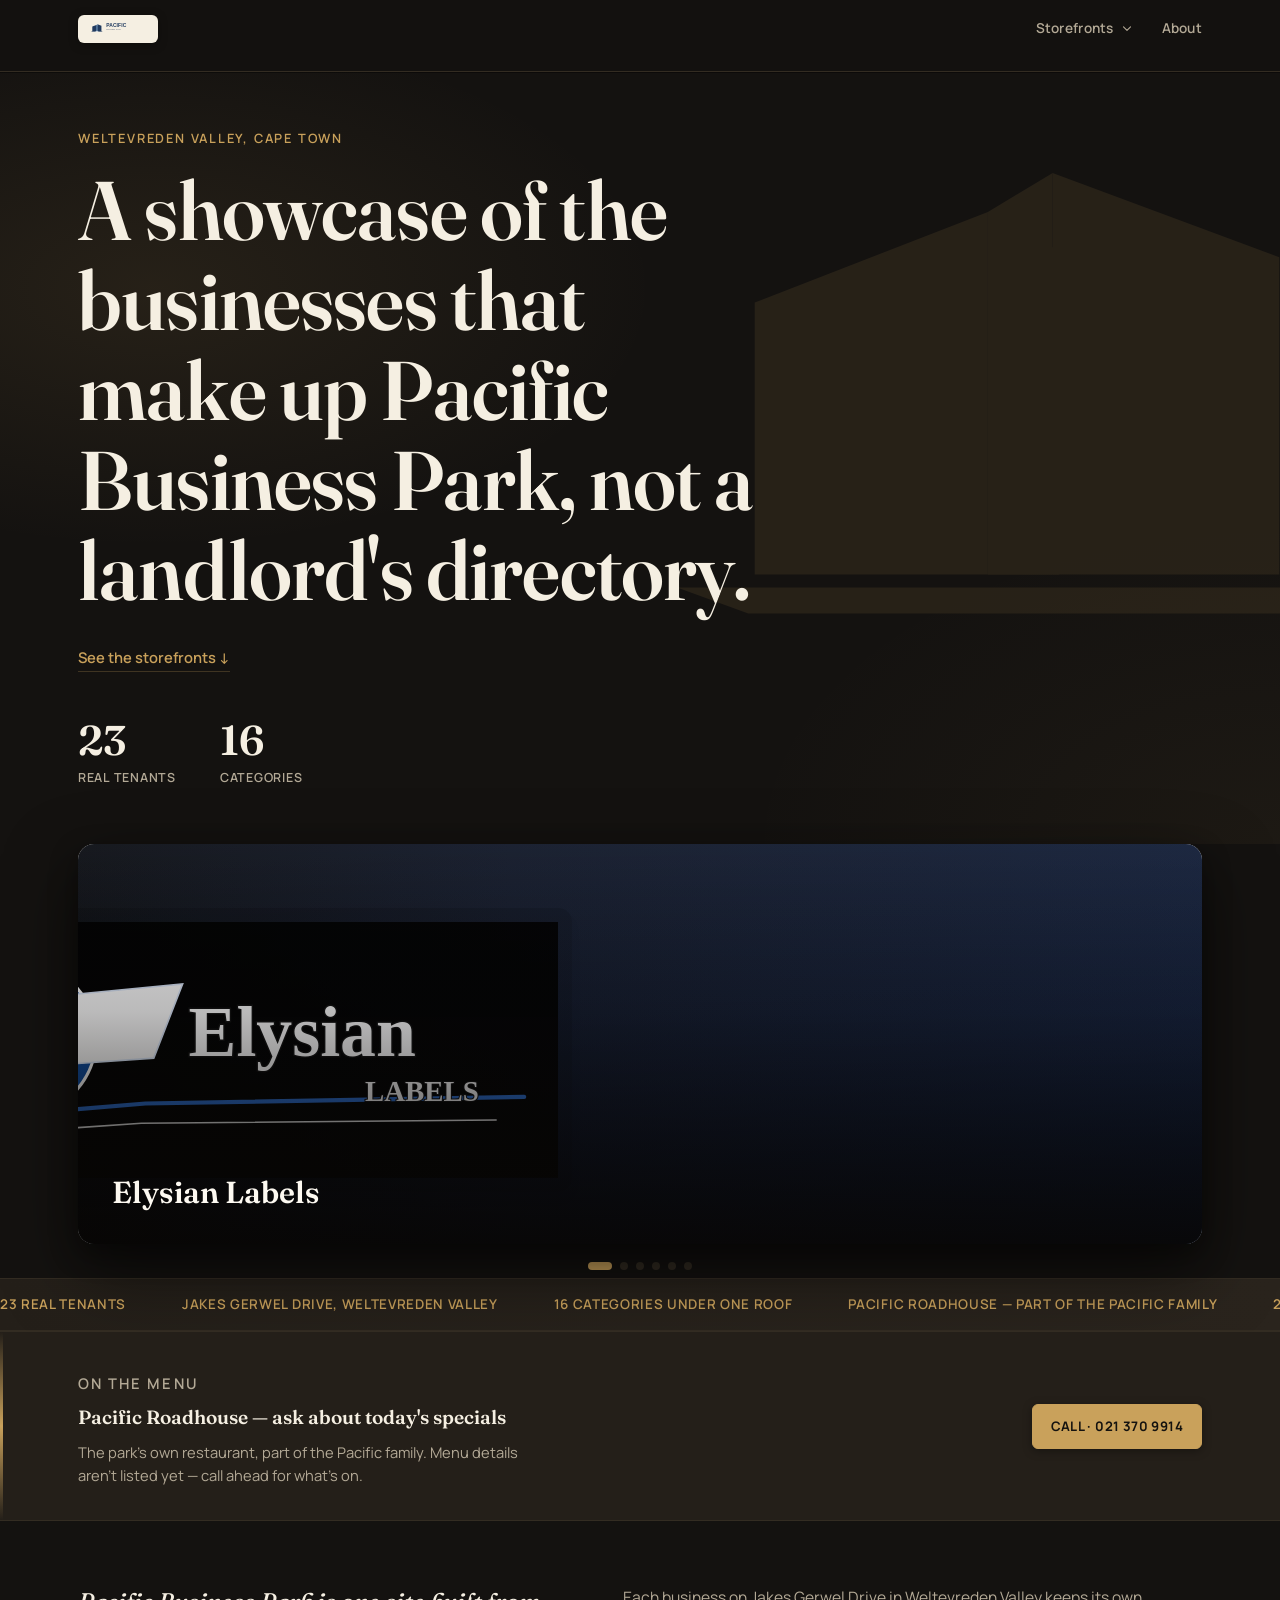
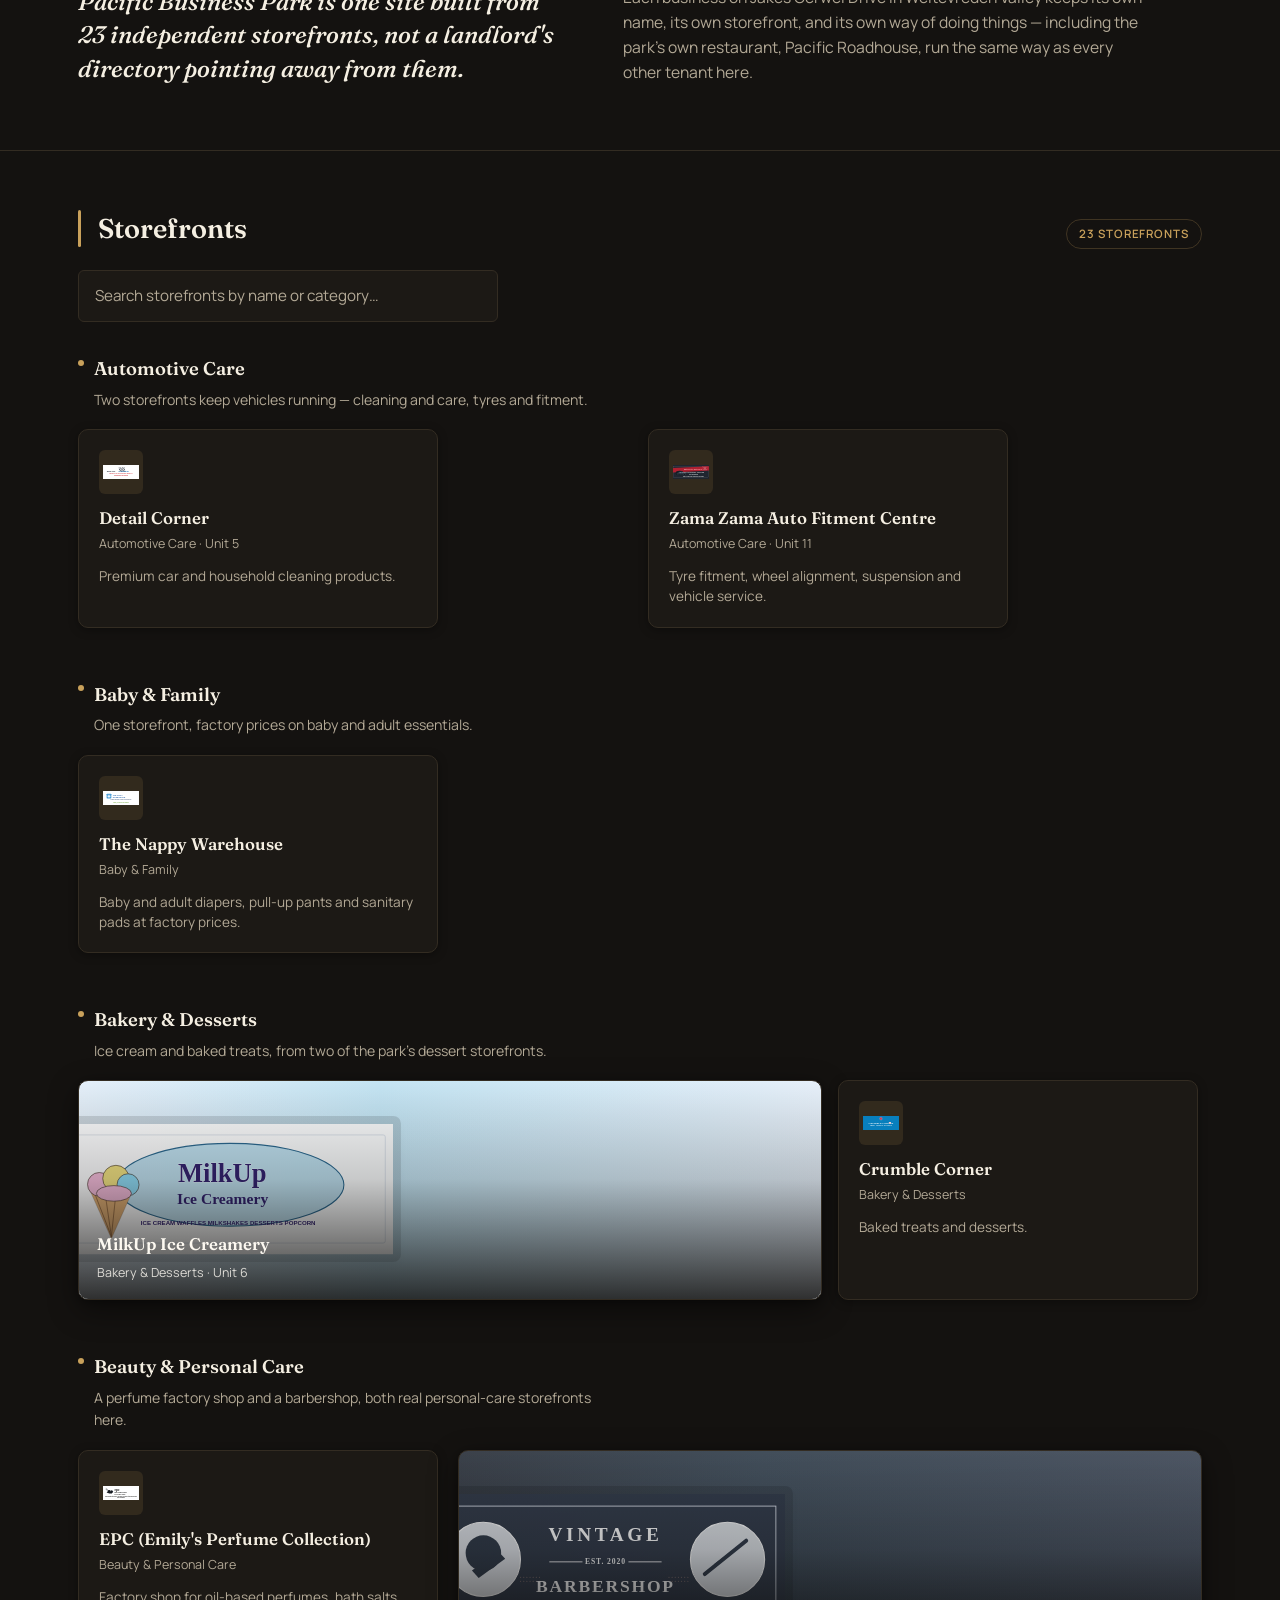
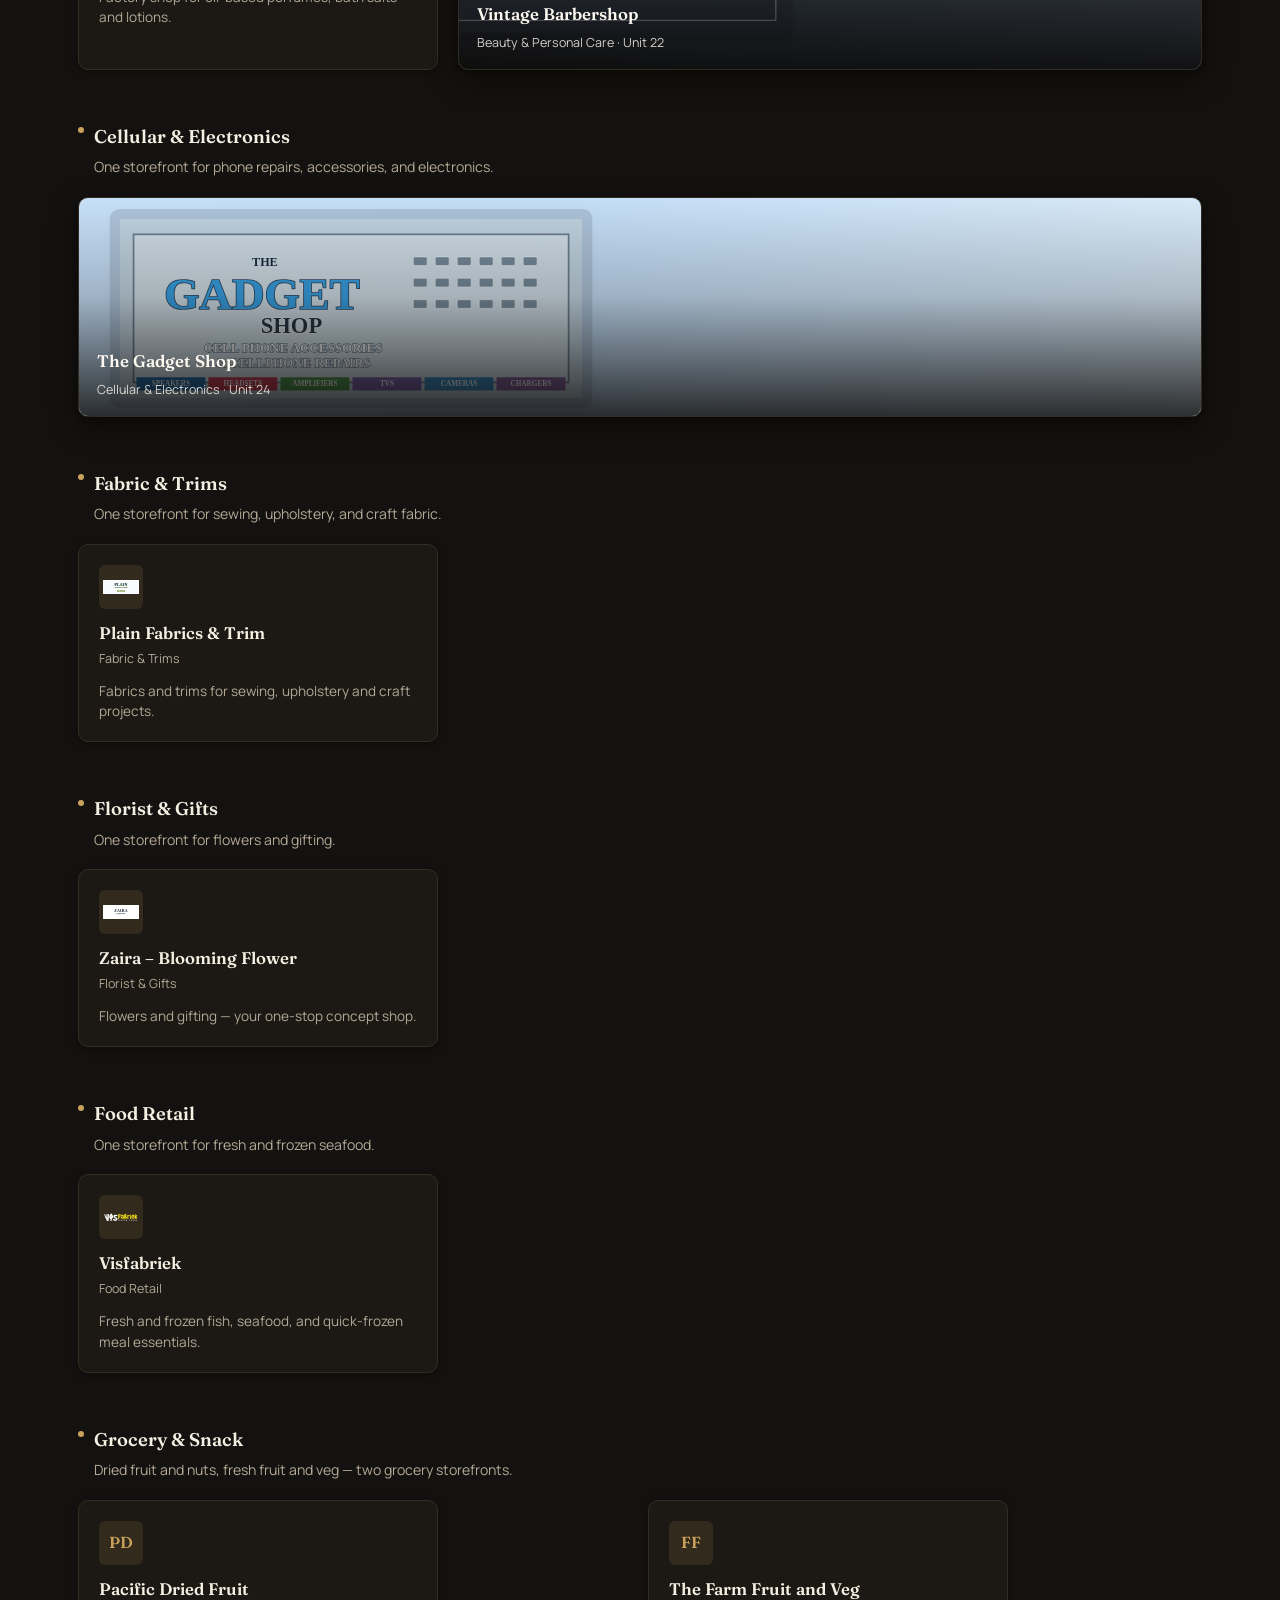
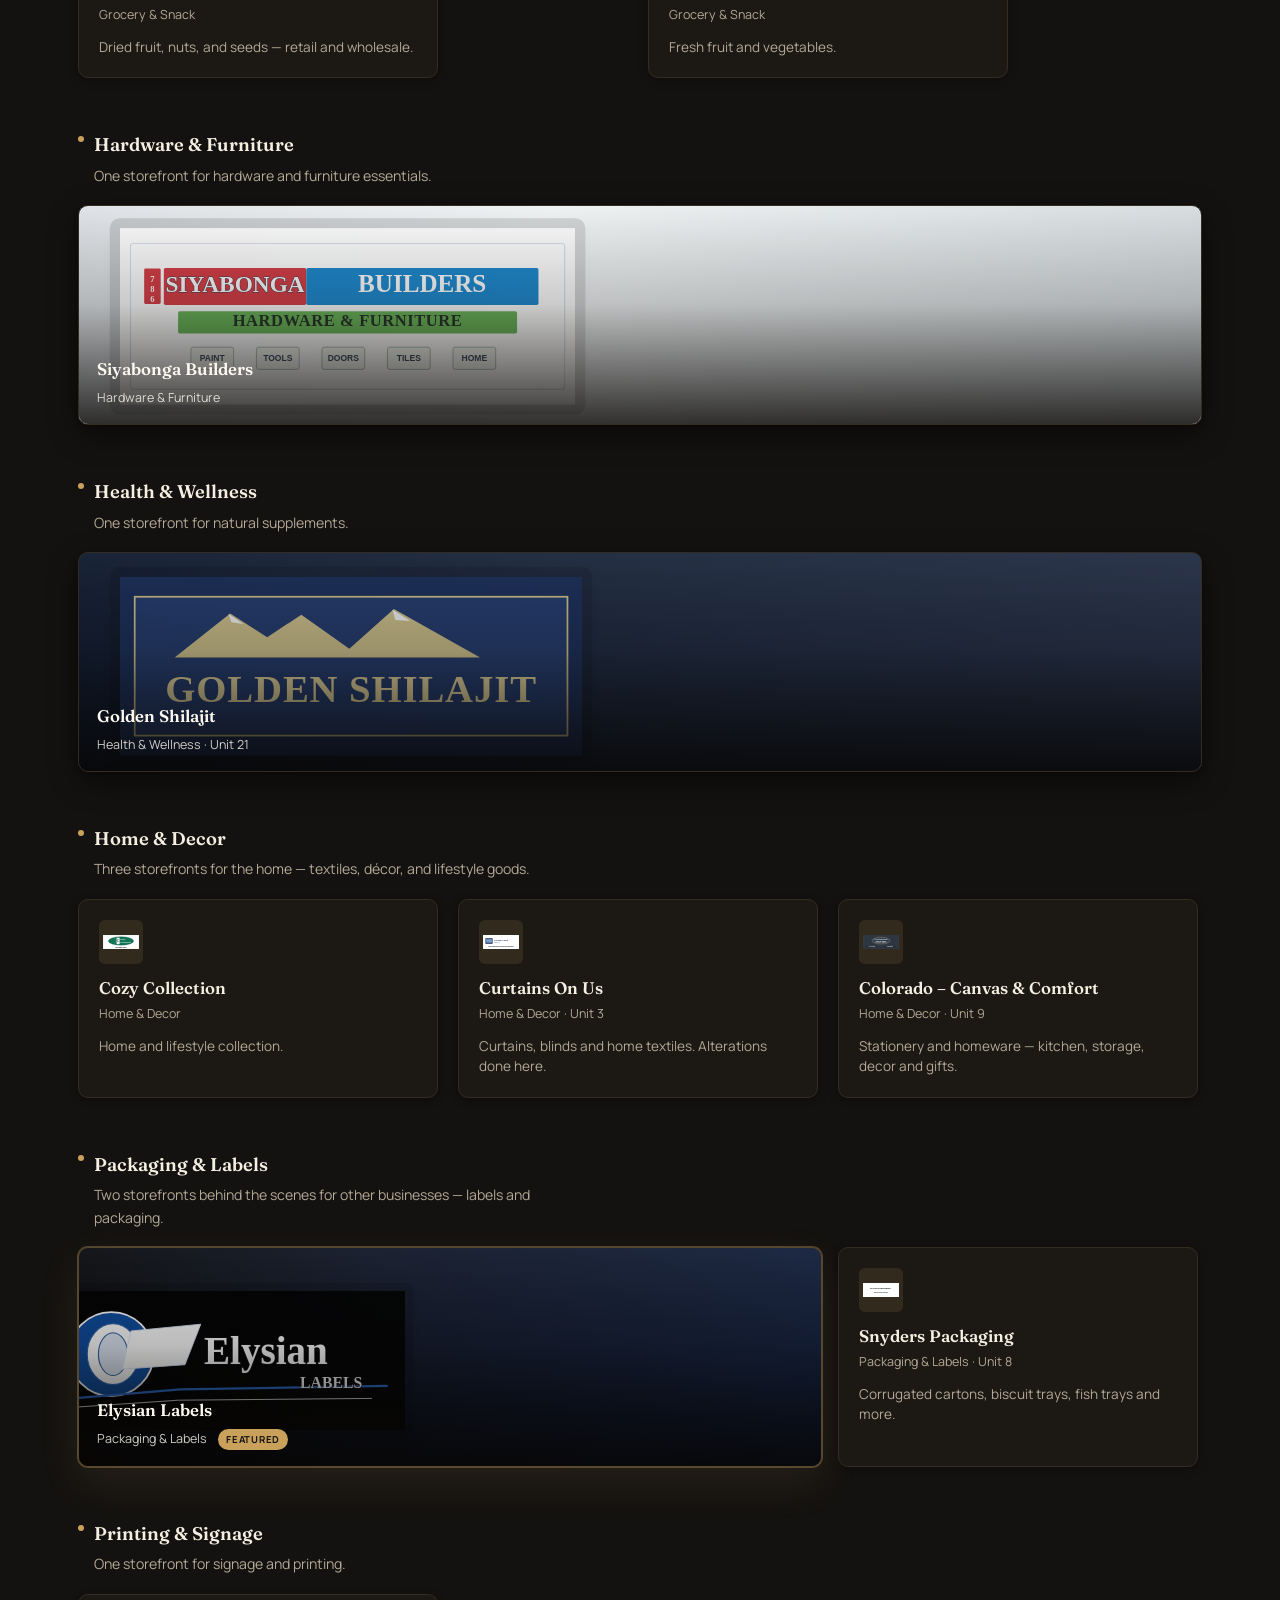
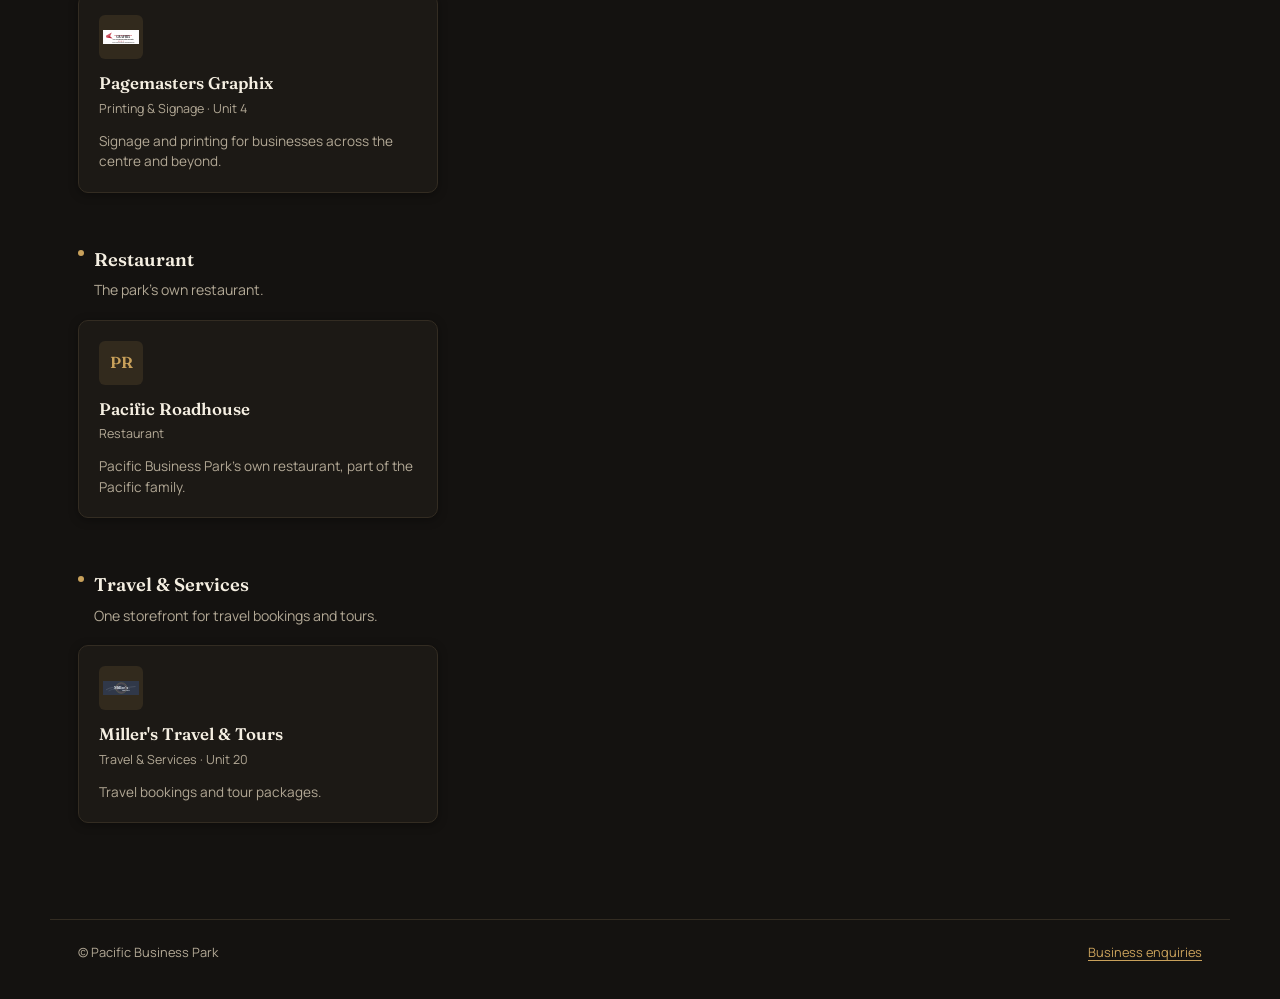
==== commit 20043e91: "Concept D: moody/premium dark-first visual system Full style.css rewrite plus a Google Fonts swap in" ====
--- a/index.html
+++ b/index.html
@@ -8,7 +8,7 @@
 <meta name="robots" content="noindex">
 <link rel="preconnect" href="https://fonts.googleapis.com">
 <link rel="preconnect" href="https://fonts.gstatic.com" crossorigin>
-<link href="https://fonts.googleapis.com/css2?family=Fraunces:ital,wght@0,300;0,400;0,500;0,600;0,700;0,900;1,400;1,500&family=Inter:wght@400;500;600;700&display=swap" rel="stylesheet">
+<link href="https://fonts.googleapis.com/css2?family=Fraunces:ital,wght@0,300;0,400;0,500;0,600;0,700;1,400;1,500&family=Manrope:wght@400;500;600;700;800&display=swap" rel="stylesheet">
 <link rel="stylesheet" href="style.css">
 </head>
 <body>
--- a/style.css
+++ b/style.css
@@ -1,70 +1,34 @@
-/* ==========================================================================
-   Pacific Business Park — Editorial / Print-Magazine visual system
-   Serif display (Fraunces) for headlines, clean sans (Inter) for body/UI.
-   Black-and-cream neutral palette, one bold accent (editorial crimson),
-   hard edges, hairline rules, generous negative space.
-   ========================================================================== */
-
 :root{
-  --nav-h:60px;
+  --nav-h:72px;
   --col-narrow:640px;
-  --col-wide:1220px;
-
-  --font-display:"Fraunces","Iowan Old Style","Georgia","Times New Roman",serif;
-  --font-sans:"Inter",system-ui,-apple-system,"Segoe UI",sans-serif;
-
-  /* cream / black neutrals */
-  --bg:#f2ece0;
-  --surface:#fffdf7;
-  --surface-soft:#e8ddc7;
-  --ink:#211c14;
-  --ink-soft:#6c6250;
-  --heading:#14100a;
-
-  /* single bold accent — used sparingly */
-  --accent:#b3241c;
-  --accent-soft:rgba(179,36,28,.08);
-  --accent-soft-2:rgba(179,36,28,.16);
-
-  /* large ink "band" treatment for ticker / dark strips */
-  --band-bg:#14100a;
-  --band-text:#f2ece0;
-
-  --line:#cabb98;
-  --line-soft:#ddd0ac;
-}
-
-@media (prefers-color-scheme: dark){
-  :root:not([data-theme="light"]){
-    --bg:#130f0a;
-    --surface:#1c1710;
-    --surface-soft:#261f15;
-    --ink:#ece4d3;
-    --ink-soft:#a89b83;
-    --heading:#f8f2e3;
-    --accent:#e2564a;
-    --accent-soft:rgba(226,86,74,.14);
-    --accent-soft-2:rgba(226,86,74,.24);
-    --band-bg:#f8f2e3;
-    --band-text:#130f0a;
-    --line:#3c3323;
-    --line-soft:#2a2417;
-  }
-}
-:root[data-theme="dark"]{
-  --bg:#130f0a;
-  --surface:#1c1710;
-  --surface-soft:#261f15;
-  --ink:#ece4d3;
-  --ink-soft:#a89b83;
-  --heading:#f8f2e3;
-  --accent:#e2564a;
-  --accent-soft:rgba(226,86,74,.14);
-  --accent-soft-2:rgba(226,86,74,.24);
-  --band-bg:#f8f2e3;
-  --band-text:#130f0a;
-  --line:#3c3323;
-  --line-soft:#2a2417;
+  --col-wide:1180px;
+
+  /* ---- moody / premium / dark-first palette ---- */
+  --bg:#141210;
+  --surface:#1c1915;
+  --surface-soft:#241f19;
+  --surface-elevated:#2a241d;
+  --ink:#ece6d9;
+  --ink-soft:#b3a996;
+  --heading:#f5efe2;
+  --accent:#c9a15b;
+  --accent-bright:#e0be86;
+  --accent-soft:rgba(201,161,91,.12);
+  --accent-soft-2:rgba(201,161,91,.24);
+  --line:#332c22;
+  --line-soft:#241f19;
+
+  --font-display:'Fraunces',Georgia,'Times New Roman',serif;
+  --font-body:'Manrope',system-ui,-apple-system,'Segoe UI',sans-serif;
+
+  --radius-sm:6px;
+  --radius-md:10px;
+  --radius-lg:16px;
+
+  --shadow-sm:0 2px 10px rgba(0,0,0,.35);
+  --shadow-md:0 10px 30px rgba(0,0,0,.45),0 2px 8px rgba(0,0,0,.3);
+  --shadow-lg:0 28px 70px rgba(0,0,0,.55),0 10px 28px rgba(0,0,0,.35);
+  --shadow-gold:0 0 0 1px rgba(201,161,91,.35),0 16px 40px rgba(201,161,91,.10);
 }
 
 *{box-sizing:border-box;}
@@ -74,81 +38,71 @@
   margin:0;
   background:var(--bg);
   color:var(--ink);
-  font-family:var(--font-sans);
-  font-size:16px;
+  font-family:var(--font-body);
   line-height:1.6;
+  -webkit-font-smoothing:antialiased;
 }
 h1,h2,h3,h4{
   font-family:var(--font-display);
   font-weight:600;
   color:var(--heading);
   text-wrap:balance;
-  letter-spacing:-.01em;
   margin:0;
 }
 a{color:inherit;}
 button{font:inherit;color:inherit;}
-img{max-width:100%;}
-::selection{background:var(--accent);color:#fff;}
-
-a:focus-visible,
-button:focus-visible,
-input:focus-visible,
-[tabindex]:focus-visible{
-  outline:2px solid var(--accent);
-  outline-offset:2px;
-}
+::selection{background:var(--accent);color:var(--bg);}
 
 /* ================= NAV ================= */
 .topnav{
   position:sticky;top:0;z-index:50;
-  border-bottom:1px solid var(--ink);
-  background:var(--bg);
+  border-bottom:1px solid var(--line);
+  background:rgba(20,18,16,.86);
+  backdrop-filter:blur(14px);
+  -webkit-backdrop-filter:blur(14px);
   min-height:var(--nav-h);
+  box-shadow:0 1px 0 rgba(0,0,0,.4);
 }
 .topnav-inner{
   display:flex;align-items:center;justify-content:space-between;
-  padding:15px 28px;max-width:var(--col-wide);margin:0 auto;
+  padding:14px 28px;max-width:var(--col-wide);margin:0 auto;
 }
 .wordmark{display:inline-flex;align-items:center;text-decoration:none;}
-.nav-logo{display:block;height:26px;width:auto;}
-@media (prefers-color-scheme:dark){
-  :root:not([data-theme="light"]) .nav-logo{background:#fff;border-radius:2px;padding:3px 6px;}
-}
-:root[data-theme="dark"] .nav-logo{background:#fff;border-radius:2px;padding:3px 6px;}
+.nav-logo{
+  display:block;height:28px;width:auto;
+  background:var(--heading);border-radius:6px;padding:5px 9px;
+  box-shadow:var(--shadow-sm);
+}
 .topnav-links{display:flex;align-items:center;gap:28px;}
-.topnav-links a{
-  font-size:.78rem;font-weight:600;letter-spacing:.09em;text-transform:uppercase;
-  text-decoration:none;color:var(--ink);
-}
+.topnav-links a{font-size:.85rem;font-weight:600;letter-spacing:.02em;text-decoration:none;color:var(--ink-soft);transition:color .18s ease;}
 .topnav-links a:hover{color:var(--accent);}
 
 .mega-toggle{
   display:flex;align-items:center;gap:6px;
   background:none;border:0;cursor:pointer;
-  font-size:.78rem;font-weight:600;letter-spacing:.09em;text-transform:uppercase;color:var(--ink);
-  padding:4px 0;
+  font-size:.85rem;font-weight:600;letter-spacing:.02em;color:var(--ink-soft);
+  padding:4px 0;transition:color .18s ease;
 }
 .mega-toggle:hover,.mega-toggle[aria-expanded="true"]{color:var(--accent);}
-.mega-chev{width:13px;height:13px;transition:transform .18s ease;}
+.mega-chev{width:14px;height:14px;transition:transform .18s ease;}
 .mega-toggle[aria-expanded="true"] .mega-chev{transform:rotate(180deg);}
 
 .mega-menu{
   position:absolute;left:0;right:0;top:100%;
-  background:var(--bg);border-bottom:1px solid var(--ink);
-  box-shadow:0 18px 34px -20px rgba(20,16,10,.35);
+  background:var(--surface);border-bottom:1px solid var(--line);
+  box-shadow:var(--shadow-lg);
 }
 .mega-menu[hidden]{display:none;}
 .mega-menu-inner{
   max-width:var(--col-wide);margin:0 auto;padding:22px 28px 26px;
-  display:grid;grid-template-columns:repeat(2,1fr);gap:4px 28px;
+  display:grid;grid-template-columns:repeat(2,1fr);gap:8px 28px;
 }
 @media(min-width:640px){.mega-menu-inner{grid-template-columns:repeat(4,1fr);}}
 .mega-menu-inner a{
-  font-size:.86rem;font-weight:500;font-family:var(--font-sans);color:var(--ink);text-decoration:none;
-  padding:9px 0;border-bottom:1px solid var(--line-soft);
-}
-.mega-menu-inner a:hover{color:var(--accent);border-color:var(--accent);}
+  font-size:.9rem;font-weight:600;color:var(--ink);text-decoration:none;
+  padding:9px 0;border-bottom:1px solid var(--line-soft);transition:color .18s ease;
+}
+.mega-menu-inner a:hover{color:var(--accent);}
 
 /* ================= HERO ================= */
 .hero{
@@ -156,43 +110,35 @@
   min-height:calc(88vh - var(--nav-h));
   display:flex;align-items:center;
   overflow:hidden;
-  border-bottom:1px solid var(--ink);
+}
+.hero::before{
+  content:'';position:absolute;inset:0;
+  background:radial-gradient(56% 48% at 12% 28%,rgba(201,161,91,.10),transparent 70%),
+             radial-gradient(60% 60% at 100% 100%,rgba(201,161,91,.05),transparent 70%);
+  pointer-events:none;
 }
 .hero-watermark{
-  position:absolute;top:50%;right:-8%;
-  width:min(58vw,640px);height:auto;
+  position:absolute;top:50%;right:-6%;
+  width:min(64vw,680px);height:auto;
   transform:translateY(-50%);
-  color:var(--ink);opacity:.045;
+  color:var(--accent);opacity:.10;
   pointer-events:none;
 }
 .hero-watermark path{fill:currentColor;}
-.hero-inner{position:relative;max-width:var(--col-wide);margin:0 auto;padding:64px 28px;width:100%;}
-.eyebrow{
-  font-family:var(--font-sans);font-size:.78rem;font-weight:600;letter-spacing:.14em;text-transform:uppercase;
-  color:var(--accent);margin:0 0 22px;
-}
-.hero-line{
-  font-family:var(--font-display);font-size:clamp(2.6rem,7.4vw,5.6rem);font-weight:600;
-  line-height:1.03;max-width:16ch;letter-spacing:-.02em;
-}
-.hero-link{
-  display:inline-flex;align-items:baseline;gap:8px;margin-top:34px;
-  font-family:var(--font-sans);font-size:.88rem;font-weight:600;letter-spacing:.03em;
-  color:var(--ink);text-decoration:none;border-bottom:1px solid var(--ink);padding-bottom:2px;
-}
-.hero-link:hover{color:var(--accent);border-color:var(--accent);}
-.hero-stats{position:relative;display:flex;gap:56px;margin-top:64px;padding-top:28px;border-top:1px solid var(--line);max-width:34rem;}
+.hero-inner{position:relative;max-width:var(--col-wide);margin:0 auto;padding:56px 28px;width:100%;}
+.eyebrow{font-size:.8rem;font-weight:600;letter-spacing:.14em;text-transform:uppercase;color:var(--accent);margin:0 0 18px;}
+.hero-line{font-family:var(--font-display);font-size:clamp(2.4rem,7vw,5.2rem);font-weight:600;line-height:1.08;max-width:16ch;letter-spacing:-.01em;}
+.hero-link{display:inline-flex;align-items:center;gap:8px;margin-top:30px;font-size:.92rem;font-weight:600;color:var(--accent);text-decoration:none;border-bottom:1px solid var(--accent-soft-2);padding-bottom:2px;transition:border-color .18s ease,color .18s ease;}
+.hero-link:hover{color:var(--accent-bright);border-color:var(--accent-bright);}
+.hero-stats{position:relative;display:flex;gap:44px;margin-top:48px;}
 .stat{display:flex;flex-direction:column;}
-.stat-num{
-  font-family:var(--font-display);font-weight:600;font-size:clamp(2.6rem,6vw,4.2rem);
-  color:var(--heading);line-height:.95;letter-spacing:-.02em;
-}
-.stat-label{margin-top:8px;font-family:var(--font-sans);font-size:.76rem;letter-spacing:.1em;text-transform:uppercase;color:var(--ink-soft);}
+.stat-num{font-family:var(--font-display);font-weight:600;font-size:2.6rem;color:var(--heading);line-height:1;}
+.stat-label{margin-top:6px;font-size:.78rem;font-weight:600;letter-spacing:.06em;text-transform:uppercase;color:var(--ink-soft);}
 
 /* ================= STORE SHOWCASE CAROUSEL ================= */
-.showcase{max-width:var(--col-wide);margin:0 auto;padding:64px 28px 12px;}
+.showcase{max-width:var(--col-wide);margin:0 auto;padding:0 28px 8px;}
 .showcase-inner{position:relative;}
-.showcase-track{position:relative;height:min(44vw,420px);min-height:240px;border:1px solid var(--ink);overflow:hidden;}
+.showcase-track{position:relative;height:min(46vw,400px);min-height:240px;border-radius:var(--radius-lg);overflow:hidden;box-shadow:var(--shadow-lg);}
 .showcase-slide{
   position:absolute;inset:0;
   display:flex;align-items:flex-end;
@@ -203,116 +149,103 @@
 }
 .showcase-slide.is-active{opacity:1;pointer-events:auto;}
 @media (prefers-reduced-motion:reduce){.showcase-slide{transition:none;}}
-.showcase-overlay{position:absolute;inset:0;background:linear-gradient(to top,rgba(20,16,10,.82) 0%,rgba(20,16,10,.12) 58%,rgba(20,16,10,0) 100%);}
-.showcase-name{
-  position:relative;z-index:1;padding:26px 30px;
-  font-family:var(--font-display);font-weight:600;font-size:clamp(1.4rem,3vw,2.1rem);color:#fbf7ee;
-  letter-spacing:-.01em;
-}
-.showcase-dots{display:flex;justify-content:center;gap:10px;margin-top:20px;}
-.showcase-dot{width:7px;height:7px;border-radius:50%;border:1px solid var(--ink);background:transparent;cursor:pointer;padding:0;}
-.showcase-dot.is-active{background:var(--accent);border-color:var(--accent);width:26px;border-radius:4px;transition:width .25s ease;}
+.showcase-overlay{position:absolute;inset:0;background:linear-gradient(to top,rgba(8,6,4,.88) 0%,rgba(8,6,4,.2) 58%,rgba(8,6,4,0) 100%);}
+.showcase-name{position:relative;z-index:1;padding:26px 28px;font-family:var(--font-display);font-weight:600;font-size:clamp(1.3rem,2.8vw,1.9rem);color:#fdf9f1;}
+.showcase-dots{display:flex;justify-content:center;gap:8px;margin-top:18px;}
+.showcase-dot{width:8px;height:8px;border-radius:50%;border:0;background:var(--line);cursor:pointer;padding:0;}
+.showcase-dot.is-active{background:var(--accent);width:24px;border-radius:4px;transition:width .25s ease;}
 @media (prefers-reduced-motion:reduce){.showcase-dot.is-active{transition:none;}}
 
 /* ================= SPECIALS STRIP (Pacific Roadhouse) ================= */
-.specials-strip{background:var(--surface-soft);border-top:1px solid var(--ink);border-bottom:1px solid var(--ink);}
+.specials-strip{background:var(--surface-soft);border-top:1px solid var(--line);border-bottom:1px solid var(--line);position:relative;}
+.specials-strip::before{content:'';position:absolute;left:0;top:0;bottom:0;width:3px;background:linear-gradient(180deg,transparent,var(--accent),transparent);}
 .specials-inner{
-  max-width:var(--col-wide);margin:0 auto;padding:34px 28px;
-  display:flex;flex-wrap:wrap;align-items:center;justify-content:space-between;gap:22px;
-}
-.specials-inner h3{font-size:1.3rem;margin-top:8px;max-width:26ch;}
-.specials-inner p{margin:10px 0 0;color:var(--ink-soft);font-size:.92rem;max-width:52ch;font-family:var(--font-sans);}
+  max-width:var(--col-wide);margin:0 auto;padding:32px 28px;
+  display:flex;flex-wrap:wrap;align-items:center;justify-content:space-between;gap:20px;
+}
+.specials-inner h3{font-size:1.2rem;margin-top:6px;}
+.specials-inner p{margin:8px 0 0;color:var(--ink-soft);font-size:.92rem;max-width:52ch;}
 
 /* ================= SCROLL REVEAL ================= */
 [data-reveal]{opacity:0;transform:translateY(28px);transition:opacity .6s ease,transform .6s ease;}
 [data-reveal].is-visible{opacity:1;transform:none;}
 @media (prefers-reduced-motion:reduce){[data-reveal]{opacity:1;transform:none;transition:none;}}
 
-/* ================= ATTRIBUTE MARQUEE (ink ticker band) ================= */
-.attr-marquee{overflow:hidden;background:var(--band-bg);border-top:1px solid var(--ink);border-bottom:1px solid var(--ink);}
-.attr-marquee-track{display:flex;gap:60px;width:max-content;padding:15px 0;animation:scroll-left 26s linear infinite;}
+/* ================= ATTRIBUTE MARQUEE ================= */
+.attr-marquee{overflow:hidden;background:linear-gradient(90deg,var(--surface-soft),var(--surface-elevated));border-top:1px solid var(--line);border-bottom:1px solid var(--line);}
+.attr-marquee-track{display:flex;gap:56px;width:max-content;padding:15px 0;animation:scroll-left 34s linear infinite;}
 .attr-marquee:hover .attr-marquee-track{animation-play-state:paused;}
-.attr-marquee span{font-family:var(--font-sans);font-weight:600;font-size:.8rem;letter-spacing:.08em;text-transform:uppercase;color:var(--band-text);white-space:nowrap;}
+.attr-marquee span{font-family:var(--font-body);font-weight:600;font-size:.84rem;letter-spacing:.05em;text-transform:uppercase;color:var(--accent);white-space:nowrap;}
 @keyframes scroll-left{from{transform:translateX(0);}to{transform:translateX(-50%);}}
-@media (prefers-reduced-motion:reduce){.attr-marquee-track{animation:none;flex-wrap:wrap;padding:14px 22px;}}
+@media (prefers-reduced-motion:reduce){.attr-marquee-track{animation:none;flex-wrap:wrap;padding:14px 20px;}}
 
 /* ================= ABOUT ================= */
-.about{padding:88px 0;border-bottom:1px solid var(--ink);}
-.about-inner{max-width:var(--col-wide);margin:0 auto;padding:0 28px;display:grid;gap:24px;}
-@media(min-width:760px){.about-inner{grid-template-columns:.85fr 1.15fr;align-items:start;gap:64px;}}
-.about-lead{
-  margin:0;font-family:var(--font-display);font-style:italic;font-weight:500;
-  font-size:clamp(1.5rem,2.6vw,2.1rem);line-height:1.3;color:var(--heading);max-width:20ch;
-}
-.about-body{margin:0;color:var(--ink-soft);font-family:var(--font-sans);font-size:1rem;max-width:56ch;padding-top:.4em;}
+.about{padding:64px 0;border-bottom:1px solid var(--line);}
+.about-inner{max-width:var(--col-wide);margin:0 auto;padding:0 28px;display:grid;gap:18px;}
+@media(min-width:760px){.about-inner{grid-template-columns:1.1fr 1.3fr;align-items:start;gap:56px;}}
+.about-lead{margin:0;font-family:var(--font-display);font-weight:500;font-style:italic;font-size:1.5rem;line-height:1.4;color:var(--heading);max-width:34ch;}
+.about-body{margin:0;color:var(--ink-soft);font-size:.98rem;max-width:52ch;}
 
 /* ================= DIRECTORY / SEARCH ================= */
-.directory-section{max-width:var(--col-wide);margin:0 auto;padding:80px 28px 100px;}
-.section-head{
-  display:flex;align-items:baseline;justify-content:space-between;flex-wrap:wrap;gap:14px;
-  margin-bottom:28px;padding-bottom:20px;border-bottom:1px solid var(--ink);
-}
-.section-head h2{font-size:clamp(1.8rem,3.4vw,2.4rem);}
+.directory-section{max-width:var(--col-wide);margin:0 auto;padding:56px 28px 96px;}
+.section-head{display:flex;align-items:baseline;justify-content:space-between;flex-wrap:wrap;gap:10px;margin-bottom:20px;}
+.section-head h2{font-size:1.7rem;font-weight:600;position:relative;padding-left:20px;}
+.section-head h2::before{content:'';position:absolute;left:0;top:.12em;bottom:.12em;width:3px;background:var(--accent);border-radius:2px;}
 .pilot-tag{
-  display:inline-block;font-family:var(--font-sans);font-size:.72rem;font-weight:600;letter-spacing:.09em;text-transform:uppercase;
-  color:var(--ink);border:1px solid var(--ink);border-radius:0;padding:6px 12px;
-}
-.search-row{margin-bottom:44px;}
+  display:inline-block;font-size:.72rem;font-weight:600;letter-spacing:.08em;text-transform:uppercase;
+  color:var(--accent);border:1px solid var(--accent-soft-2);border-radius:999px;padding:5px 12px;
+}
+.search-row{margin-bottom:32px;}
 .search-input{
-  width:100%;max-width:460px;padding:12px 2px;border:0;border-bottom:1px solid var(--ink);border-radius:0;
-  background:transparent;color:var(--ink);font:inherit;font-family:var(--font-sans);font-size:1.02rem;
+  width:100%;max-width:420px;padding:13px 16px;border:1px solid var(--line);border-radius:var(--radius-sm);
+  background:var(--surface);color:var(--ink);font:inherit;font-size:.95rem;
+  transition:border-color .18s ease,box-shadow .18s ease;
 }
 .search-input::placeholder{color:var(--ink-soft);}
-.search-input:focus-visible{outline:none;border-color:var(--accent);box-shadow:0 1px 0 0 var(--accent);}
-.no-results{color:var(--ink-soft);font-family:var(--font-sans);font-size:.9rem;padding:4px 0 20px;}
-
-.directory{display:grid;gap:64px;counter-reset:catindex;}
-.category-group{scroll-margin-top:calc(var(--nav-h) + 12px);counter-increment:catindex;}
+.search-input:focus-visible{outline:none;border-color:var(--accent);box-shadow:0 0 0 3px var(--accent-soft);}
+.no-results{color:var(--ink-soft);font-size:.9rem;padding:4px 0 20px;}
+
+.directory{display:grid;gap:52px;}
+.category-group{scroll-margin-top:calc(var(--nav-h) + 12px);}
 .category-group.hidden-by-search{display:none;}
-.category-head{margin-bottom:22px;position:relative;}
-@media(min-width:640px){.category-head{padding-left:58px;}
-  .category-head::before{
-    content:counter(catindex,decimal-leading-zero);
-    position:absolute;left:0;top:.1em;
-    font-family:var(--font-display);font-weight:500;font-size:1.15rem;color:var(--accent);
-  }
-}
-.category-head h3{font-size:1.4rem;}
-.category-intro{margin:6px 0 0;color:var(--ink-soft);font-family:var(--font-sans);font-size:.9rem;max-width:56ch;}
+.category-head{margin-bottom:18px;position:relative;padding-left:16px;}
+.category-head::before{content:'';position:absolute;left:0;top:.35em;width:6px;height:6px;border-radius:50%;background:var(--accent);}
+.category-head h3{font-size:1.15rem;font-weight:600;}
+.category-intro{margin:5px 0 0;color:var(--ink-soft);font-size:.88rem;max-width:56ch;}
 
 /* ================= TILE GRID ================= */
 .tile-grid{
-  display:grid;gap:1px;background:var(--line);
-  grid-template-columns:repeat(auto-fit,minmax(200px,1fr));
-  border:1px solid var(--line);
+  display:grid;gap:16px;
+  grid-template-columns:repeat(auto-fit,minmax(190px,1fr));
 }
 .tile{
   position:relative;
   display:flex;flex-direction:column;align-items:flex-start;
-  text-align:left;background:var(--surface);border:0;border-radius:0;
-  padding:22px 20px;cursor:pointer;
-  min-height:168px;max-width:none;
-  transition:background-color .18s ease;
-}
-.tile:hover{background:var(--surface-soft);}
-.tile:focus-visible{outline:2px solid var(--accent);outline-offset:-2px;z-index:1;}
+  text-align:left;background:var(--surface);border:1px solid var(--line);border-radius:var(--radius-md);
+  padding:20px;cursor:pointer;
+  min-height:156px;max-width:360px;
+  box-shadow:var(--shadow-sm);
+  transition:transform .2s ease,border-color .2s ease,box-shadow .2s ease;
+}
+.tile:hover{border-color:var(--accent-soft-2);box-shadow:var(--shadow-md);transform:translateY(-3px);}
+.tile:focus-visible{outline:2px solid var(--accent);outline-offset:2px;}
 .tile.hidden-by-search{display:none;}
 
 .tile-mark{
-  width:38px;height:38px;border-radius:0;
+  width:44px;height:44px;border-radius:var(--radius-sm);
   background:var(--accent-soft);color:var(--accent);
   display:flex;align-items:center;justify-content:center;
-  margin-bottom:16px;flex-shrink:0;overflow:hidden;
-}
-.tile-mark img{width:100%;height:100%;object-fit:contain;padding:5px;box-sizing:border-box;}
-.tile-mark-text{font-family:var(--font-display);font-weight:600;font-size:.92rem;}
-.tile-name{font-family:var(--font-display);font-weight:600;font-size:1.05rem;color:var(--heading);line-height:1.25;}
-.tile-cat{font-family:var(--font-sans);font-size:.74rem;letter-spacing:.04em;text-transform:uppercase;color:var(--ink-soft);margin-top:6px;}
-.tile-desc{font-family:var(--font-sans);font-size:.86rem;color:var(--ink-soft);margin-top:12px;line-height:1.5;}
+  margin-bottom:14px;flex-shrink:0;overflow:hidden;
+}
+.tile-mark img{width:100%;height:100%;object-fit:contain;padding:4px;box-sizing:border-box;}
+.tile-mark-text{font-family:var(--font-display);font-weight:600;font-size:1rem;}
+.tile-name{font-family:var(--font-display);font-weight:600;font-size:1.05rem;color:var(--heading);line-height:1.3;}
+.tile-cat{font-size:.78rem;color:var(--ink-soft);margin-top:4px;}
+.tile-desc{font-size:.85rem;color:var(--ink-soft);margin-top:12px;line-height:1.5;}
 
 .featured-badge{
-  display:inline-block;margin-left:8px;font-family:var(--font-sans);font-size:.6rem;font-weight:600;letter-spacing:.08em;text-transform:uppercase;
-  color:var(--accent);border:1px solid var(--accent);border-radius:0;padding:2px 7px;vertical-align:middle;
+  display:inline-block;margin-left:8px;font-size:.6rem;letter-spacing:.08em;text-transform:uppercase;
+  color:var(--bg);background:var(--accent);border-radius:999px;padding:3px 8px;vertical-align:middle;font-weight:700;
 }
 
 /* Featured tiles: real banner as background, span 2 columns on wide viewports */
@@ -324,9 +257,11 @@
   justify-content:flex-end;
   color:#fff;
   background-size:cover;background-position:center;
-  transition:transform .12s ease-out;
+  box-shadow:var(--shadow-md);
+  transition:transform .12s ease-out,box-shadow .2s ease,border-color .2s ease;
   will-change:transform;
 }
+.tile-featured:hover{box-shadow:var(--shadow-lg);}
 @media(max-width:520px){.tile-featured{grid-column:span 1;}}
 .tile-featured[data-store="milk-up"]{background-image:url('assets/banners/milk-up.svg');}
 .tile-featured[data-store="the-gadget-shop"]{background-image:url('assets/banners/the-gadget-shop.svg');}
@@ -336,159 +271,163 @@
 .tile-featured[data-store="elysian-labels"]{background-image:url('assets/banners/elysian-labels.svg');}
 .tile-featured-overlay{
   position:absolute;inset:0;
-  background:linear-gradient(to top,rgba(20,16,10,.8) 0%,rgba(20,16,10,.18) 55%,rgba(20,16,10,0) 100%);
+  background:linear-gradient(to top,rgba(8,6,4,.82) 0%,rgba(8,6,4,.2) 55%,rgba(8,6,4,0) 100%);
 }
 .tile-featured-logo{
   position:relative;z-index:1;
   max-width:120px;max-height:44px;width:auto;height:auto;object-fit:contain;
-  margin:18px 0 0 18px;align-self:flex-start;
-}
-.tile-featured-meta{position:relative;z-index:1;display:flex;flex-direction:column;gap:4px;padding:18px 20px;}
-.tile-featured-meta .tile-name{color:#fbf7ee;font-size:1.15rem;}
-.tile-featured-meta .tile-cat{color:rgba(251,247,238,.82);}
-.tile-elevated{outline:2px solid var(--accent);outline-offset:-2px;}
+  margin:16px 0 0 16px;align-self:flex-start;
+}
+.tile-featured-meta{position:relative;z-index:1;display:flex;flex-direction:column;gap:3px;padding:16px 18px;}
+.tile-featured-meta .tile-name{color:#fdf9f1;}
+.tile-featured-meta .tile-cat{color:rgba(253,249,241,.82);}
+.tile-elevated{outline:1px solid var(--accent-soft-2);outline-offset:-1px;box-shadow:var(--shadow-gold);}
 
 /* ================= MODAL ================= */
 .modal-overlay{
   position:fixed;inset:0;z-index:100;
-  background:rgba(20,16,10,0);
+  background:rgba(8,6,4,0);
   display:flex;align-items:flex-end;justify-content:center;
   padding:0;
   transition:background .2s ease;
 }
-.modal-overlay.is-open{background:rgba(20,16,10,.6);}
-@media(min-width:640px){.modal-overlay{align-items:center;padding:28px;}}
+.modal-overlay.is-open{background:rgba(8,6,4,.68);}
+@media(min-width:640px){.modal-overlay{align-items:center;padding:24px;}}
 .modal-overlay[hidden]{display:none;}
 .modal{
   position:relative;
-  background:var(--surface);
-  border-top:1px solid var(--ink);
-  width:100%;max-width:660px;max-height:92vh;
+  background:var(--surface-elevated);
+  width:100%;max-width:640px;max-height:92vh;
   overflow-y:auto;
-  border-radius:0;
-  padding:32px 26px 34px;
+  border-radius:var(--radius-lg) var(--radius-lg) 0 0;
+  border:1px solid var(--line);
+  box-shadow:var(--shadow-lg);
+  padding:30px 26px 34px;
   transform:translateY(24px);opacity:0;
   transition:transform .2s ease,opacity .2s ease;
 }
+.modal::before{content:'';position:absolute;top:0;left:0;right:0;height:3px;background:linear-gradient(90deg,transparent,var(--accent),transparent);}
 .modal-overlay.is-open .modal{transform:translateY(0);opacity:1;}
-@media(min-width:640px){.modal{border:1px solid var(--ink);box-shadow:0 26px 60px -24px rgba(20,16,10,.5);}}
+@media(min-width:640px){.modal{border-radius:var(--radius-lg);}}
 @media (prefers-reduced-motion:reduce){
   .modal-overlay,.modal{transition:none;}
 }
 .modal-close{
   position:absolute;top:16px;right:16px;
   width:34px;height:34px;border-radius:50%;
-  background:transparent;border:1px solid var(--ink);cursor:pointer;
-  font-size:.95rem;color:var(--ink);
+  background:var(--surface-soft);border:1px solid var(--line);cursor:pointer;
+  font-size:1rem;color:var(--ink-soft);
   display:flex;align-items:center;justify-content:center;
-}
-.modal-close:hover{color:var(--surface);background:var(--ink);}
-.modal-head{padding-right:40px;margin-bottom:22px;padding-bottom:20px;border-bottom:1px solid var(--line);}
-.modal-name{font-size:1.6rem;}
-.modal-cat{margin:6px 0 0;font-family:var(--font-sans);font-size:.8rem;letter-spacing:.05em;text-transform:uppercase;color:var(--ink-soft);}
+  transition:color .18s ease,border-color .18s ease;
+}
+.modal-close:hover{color:var(--accent);border-color:var(--accent-soft-2);}
+.modal-head{padding-right:36px;margin-bottom:20px;}
+.modal-name{font-size:1.5rem;}
+.modal-cat{margin:6px 0 0;font-size:.88rem;color:var(--ink-soft);}
 .modal-mark{
-  display:inline-flex;width:54px;height:54px;border-radius:0;
+  display:inline-flex;width:54px;height:54px;border-radius:var(--radius-sm);
   background:var(--accent-soft);align-items:center;justify-content:center;
   margin-bottom:18px;overflow:hidden;
 }
-.modal-mark img{width:100%;height:100%;object-fit:contain;padding:6px;box-sizing:border-box;}
+.modal-mark img{width:100%;height:100%;object-fit:contain;padding:5px;box-sizing:border-box;}
 .modal-mark.tile-mark-text{font-family:var(--font-display);font-weight:600;color:var(--accent);}
-.modal-banner{display:block;width:100%;height:auto;border-radius:0;margin-bottom:20px;border:1px solid var(--line-soft);}
-
-.cta-row{display:flex;flex-wrap:wrap;gap:12px;margin-top:22px;}
+.modal-banner{display:block;width:100%;height:auto;border-radius:var(--radius-sm);margin-bottom:20px;border:1px solid var(--line-soft);}
+
+.cta-row{display:flex;flex-wrap:wrap;gap:10px;margin-top:20px;}
 .cta{
-  display:inline-flex;align-items:center;gap:7px;padding:11px 18px;
-  border:1px solid var(--ink);border-radius:0;
-  font-family:var(--font-sans);font-size:.8rem;font-weight:600;letter-spacing:.05em;text-transform:uppercase;
-  text-decoration:none;color:var(--ink);
-}
-.cta:hover{background:var(--ink);color:var(--surface);}
-.cta.primary{background:var(--accent);border-color:var(--accent);color:#fff;}
-.cta.primary:hover{background:var(--ink);border-color:var(--ink);color:var(--surface);}
-.detail-line{font-family:var(--font-sans);font-size:.85rem;color:var(--ink-soft);margin-top:12px;}
+  display:inline-flex;align-items:center;gap:6px;padding:11px 18px;
+  border:1px solid var(--accent-soft-2);border-radius:var(--radius-sm);
+  font-size:.82rem;font-weight:700;letter-spacing:.03em;text-transform:uppercase;
+  text-decoration:none;color:var(--accent-bright);
+  transition:background .18s ease,transform .18s ease,box-shadow .18s ease,border-color .18s ease;
+}
+.cta:hover{border-color:var(--accent);background:var(--accent-soft);transform:translateY(-1px);}
+.cta.primary{background:var(--accent);color:#14120f;border-color:var(--accent);box-shadow:var(--shadow-sm);}
+.cta.primary:hover{background:var(--accent-bright);border-color:var(--accent-bright);box-shadow:var(--shadow-md);}
+.detail-line{font-size:.85rem;color:var(--ink-soft);margin-top:12px;}
 
 /* ---- per-store detail-body components (rendered inside .modal-body) ---- */
-.rh-claim{font-family:var(--font-display);font-weight:600;font-size:1.35rem;color:var(--heading);max-width:32ch;}
+.rh-claim{font-family:var(--font-display);font-weight:600;font-size:1.3rem;color:var(--heading);max-width:32ch;}
 .marquee{margin:20px 0;overflow:hidden;border-top:1px solid var(--line-soft);border-bottom:1px solid var(--line-soft);padding:10px 0;}
-.marquee-track{display:flex;gap:48px;width:max-content;animation:scroll-left 18s linear infinite;}
+.marquee-track{display:flex;gap:48px;width:max-content;animation:scroll-left 24s linear infinite;}
 .marquee:hover .marquee-track{animation-play-state:paused;}
-.marquee span{font-family:var(--font-sans);font-size:.75rem;letter-spacing:.08em;text-transform:uppercase;color:var(--ink-soft);white-space:nowrap;}
+.marquee span{font-size:.78rem;font-weight:600;letter-spacing:.06em;text-transform:uppercase;color:var(--accent);white-space:nowrap;}
 @media (prefers-reduced-motion:reduce){.marquee-track{animation:none;flex-wrap:wrap;}}
-.rh-story{margin-top:18px;font-family:var(--font-sans);font-size:.98rem;max-width:56ch;}
-.rh-note{margin-top:12px;font-family:var(--font-sans);font-size:.86rem;color:var(--ink-soft);}
-
-.ely-grid{display:grid;grid-template-columns:1fr;gap:20px;}
-.ely-desc{font-family:var(--font-display);font-size:1.1rem;max-width:36ch;}
-.ely-value{background:var(--surface-soft);border-left:3px solid var(--accent);padding:16px 18px;font-family:var(--font-sans);font-size:.92rem;color:var(--ink-soft);}
-
-.highlights{display:flex;flex-wrap:wrap;gap:10px 20px;margin-top:16px;font-family:var(--font-display);font-weight:600;font-size:1.15rem;}
+.rh-story{margin-top:18px;font-size:.98rem;max-width:56ch;}
+.rh-note{margin-top:14px;font-size:.88rem;color:var(--ink-soft);}
+
+.ely-grid{display:grid;grid-template-columns:1fr;gap:18px;}
+.ely-desc{font-size:1.05rem;max-width:38ch;}
+.ely-value{background:var(--surface-soft);border-left:3px solid var(--accent);padding:16px 18px;border-radius:0 var(--radius-sm) var(--radius-sm) 0;font-size:.92rem;color:var(--ink-soft);}
+
+.highlights{display:flex;flex-wrap:wrap;gap:10px 20px;margin-top:16px;font-family:var(--font-display);font-weight:600;font-size:1.08rem;}
 .highlights span{cursor:default;display:inline-block;transition:transform .22s ease;}
 @media (hover:hover) and (not (prefers-reduced-motion: reduce)){.highlights span:hover{transform:translateY(-3px) rotate(-2deg);color:var(--accent);}}
 @media (prefers-reduced-motion: reduce){.highlights span:hover{text-decoration:underline;}}
 
 .subnav{display:flex;flex-wrap:wrap;gap:8px;margin:18px 0 4px;padding:12px 0;border-top:1px solid var(--line-soft);border-bottom:1px solid var(--line-soft);}
-.subnav a{font-family:var(--font-sans);font-size:.76rem;font-weight:600;letter-spacing:.04em;text-transform:uppercase;padding:6px 11px;border:1px solid var(--line);border-radius:0;text-decoration:none;}
-.subnav a:hover{border-color:var(--accent);color:var(--accent);}
+.subnav a{font-size:.78rem;font-weight:600;letter-spacing:.02em;padding:6px 12px;border-radius:999px;background:var(--surface-soft);text-decoration:none;transition:color .18s ease,background .18s ease;}
+.subnav a:hover{color:var(--accent);background:var(--accent-soft);}
 .groups{margin-top:16px;display:grid;gap:18px;}
-.group h4{font-family:var(--font-sans);font-size:.78rem;font-weight:600;letter-spacing:.06em;text-transform:uppercase;color:var(--ink-soft);margin:0 0 7px;}
-.group p{margin:0;font-family:var(--font-sans);font-size:.98rem;}
-
-.vb-hours{font-family:var(--font-display);font-weight:600;font-size:1.2rem;color:var(--heading);}
-.vb-desc{margin-top:14px;font-family:var(--font-sans);font-size:.95rem;color:var(--ink-soft);max-width:44ch;}
-
-.sb-desc{font-family:var(--font-sans);font-size:.92rem;color:var(--ink-soft);max-width:52ch;}
-.stocklist{margin-top:18px;font-family:var(--font-display);font-weight:600;font-size:1.5rem;line-height:1.4;color:var(--heading);}
-
-.vf-tagline{font-family:var(--font-display);font-weight:600;font-size:1.2rem;color:var(--heading);max-width:30ch;}
+.group h4{font-family:var(--font-body);font-size:.78rem;font-weight:700;letter-spacing:.06em;text-transform:uppercase;color:var(--accent);margin:0 0 6px;}
+.group p{margin:0;font-size:.98rem;}
+
+.vb-hours{font-family:var(--font-display);font-weight:600;font-size:1.15rem;color:var(--heading);}
+.vb-desc{margin-top:14px;font-size:.95rem;color:var(--ink-soft);max-width:44ch;}
+
+.sb-desc{font-size:.9rem;color:var(--ink-soft);max-width:52ch;}
+.stocklist{margin-top:18px;font-family:var(--font-display);font-weight:600;font-size:1.4rem;line-height:1.4;color:var(--heading);}
+
+.vf-tagline{font-family:var(--font-display);font-weight:600;font-size:1.15rem;color:var(--heading);max-width:30ch;}
 
 .split-panel{display:grid;grid-template-columns:1fr;gap:0;margin-top:6px;border-top:1px solid var(--line-soft);}
 @media(min-width:420px){.split-panel{grid-template-columns:1fr 1fr;}}
 .split-col{padding:16px 0;}
 @media(min-width:420px){.split-col:first-child{border-right:1px solid var(--line-soft);padding-right:22px;}.split-col:last-child{padding-left:22px;}}
-.split-col h4{font-family:var(--font-sans);font-size:.78rem;font-weight:600;letter-spacing:.06em;text-transform:uppercase;color:var(--ink-soft);margin:0 0 7px;}
-.split-col p{margin:0;font-family:var(--font-sans);font-size:.95rem;}
+.split-col h4{font-family:var(--font-body);font-size:.78rem;font-weight:700;letter-spacing:.06em;text-transform:uppercase;color:var(--accent);margin:0 0 6px;}
+.split-col p{margin:0;font-size:.95rem;}
 
 .eg-group{margin-top:18px;}
-.eg-head{font-family:var(--font-sans);font-size:.7rem;font-weight:600;letter-spacing:.16em;text-transform:uppercase;color:var(--heading);margin:0 0 5px;}
-.eg-group p{margin:0;font-family:var(--font-sans);font-size:1rem;}
-
-.pill-row{display:flex;flex-wrap:wrap;gap:9px;margin-top:16px;}
-.pill{background:var(--accent);color:#fff;border-radius:2px;padding:6px 15px;font-family:var(--font-sans);font-weight:600;font-size:.78rem;letter-spacing:.04em;text-transform:uppercase;}
+.eg-head{font-family:var(--font-body);font-size:.72rem;font-weight:700;letter-spacing:.16em;text-transform:uppercase;color:var(--accent);margin:0 0 4px;}
+.eg-group p{margin:0;font-size:1rem;}
+
+.pill-row{display:flex;flex-wrap:wrap;gap:8px;margin-top:16px;}
+.pill{background:var(--accent);color:#14120f;border-radius:999px;padding:6px 16px;font-family:var(--font-body);font-weight:700;font-size:.8rem;letter-spacing:.02em;}
 
 .hours-table{margin-top:6px;border-top:1px solid var(--line-soft);}
-.hours-row{display:grid;grid-template-columns:1fr 1.4fr;gap:12px;padding:9px 0;border-bottom:1px solid var(--line-soft);font-family:var(--font-sans);font-size:.92rem;}
-.hours-row span:first-child{font-weight:600;color:var(--heading);}
-
-.za-desc{font-family:var(--font-display);font-weight:600;font-size:1.25rem;color:var(--heading);max-width:34ch;}
-
-.value-strip{background:var(--band-bg);color:var(--band-text);margin:18px -26px 0;padding:18px 26px;font-family:var(--font-display);font-weight:600;font-size:1.05rem;}
-.flat-list{margin-top:16px;font-family:var(--font-sans);font-size:.95rem;line-height:1.9;}
-
-.blockquote-aside{border-left:2px solid var(--accent);padding-left:16px;margin-top:6px;font-family:var(--font-display);font-style:italic;font-size:1rem;color:var(--ink-soft);max-width:48ch;}
-
-.paired-phrase{margin-top:6px;font-family:var(--font-display);font-size:1.05rem;}
+.hours-row{display:grid;grid-template-columns:1fr 1.4fr;gap:12px;padding:10px 0;border-bottom:1px solid var(--line-soft);font-size:.92rem;}
+.hours-row span:first-child{font-family:var(--font-display);font-weight:600;color:var(--heading);}
+
+.za-desc{font-family:var(--font-display);font-weight:600;font-size:1.2rem;color:var(--heading);max-width:34ch;}
+
+.value-strip{background:var(--accent);color:#14120f;margin:18px -26px 0;padding:18px 26px;font-family:var(--font-body);font-weight:700;font-size:1.02rem;}
+.flat-list{margin-top:16px;font-size:.95rem;line-height:1.9;color:var(--ink-soft);}
+
+.blockquote-aside{border-left:2px solid var(--accent);padding-left:16px;margin-top:4px;font-style:italic;font-family:var(--font-display);font-size:1rem;color:var(--ink-soft);max-width:48ch;}
+
+.paired-phrase{margin-top:4px;font-size:1rem;color:var(--ink-soft);}
 
 .display-tagline{font-family:var(--font-display);font-weight:600;font-style:italic;font-size:clamp(1.3rem,3vw,1.7rem);line-height:1.3;color:var(--heading);max-width:22ch;}
 
-.quiet-line{font-family:var(--font-sans);font-size:.86rem;color:var(--ink-soft);}
-
-.lead-quiet{font-family:var(--font-sans);font-size:.8rem;letter-spacing:.04em;text-transform:uppercase;color:var(--ink-soft);margin:0 0 6px;}
-
-.two-col-list{display:grid;grid-template-columns:1fr;gap:6px 22px;margin-top:6px;font-family:var(--font-sans);font-size:.95rem;}
+.quiet-line{font-size:.85rem;color:var(--ink-soft);}
+
+.lead-quiet{font-size:.85rem;letter-spacing:.03em;color:var(--accent);margin:0 0 6px;text-transform:uppercase;font-weight:600;}
+
+.two-col-list{display:grid;grid-template-columns:1fr;gap:6px 20px;margin-top:6px;font-size:.95rem;color:var(--ink-soft);}
 @media(min-width:420px){.two-col-list{grid-template-columns:1fr 1fr;}}
-.two-col-list div{padding:5px 0;border-bottom:1px solid var(--line-soft);}
-
-.word-row{margin-top:14px;font-family:var(--font-sans);font-size:.8rem;letter-spacing:.09em;text-transform:uppercase;color:var(--ink-soft);}
+.two-col-list div{padding:5px 0;}
+
+.word-row{margin-top:14px;font-size:.8rem;font-weight:600;letter-spacing:.1em;text-transform:uppercase;color:var(--ink-soft);}
 
 .spec-list{margin-top:6px;border-top:1px solid var(--line-soft);}
-.spec-row{padding:8px 0;border-bottom:1px solid var(--line-soft);font-family:var(--font-sans);font-size:.92rem;}
+.spec-row{padding:8px 0;border-bottom:1px solid var(--line-soft);font-size:.92rem;color:var(--ink-soft);}
 
 /* ================= FOOTER ================= */
 footer{
-  max-width:var(--col-wide);margin:0 auto;padding:26px 28px 36px;
-  border-top:1px solid var(--ink);
-  display:flex;justify-content:space-between;flex-wrap:wrap;gap:10px;
-  font-family:var(--font-sans);font-size:.78rem;letter-spacing:.02em;color:var(--ink-soft);
-}
-footer a{color:var(--ink);text-decoration:underline;text-underline-offset:3px;}
-footer a:hover{color:var(--accent);}
+  max-width:var(--col-wide);margin:0 auto;padding:22px 28px 36px;
+  border-top:1px solid var(--line);
+  display:flex;justify-content:space-between;flex-wrap:wrap;gap:8px;
+  font-size:.8rem;color:var(--ink-soft);
+}
+footer a{color:var(--accent);text-decoration:underline;text-underline-offset:3px;}
+footer a:hover{color:var(--accent-bright);}
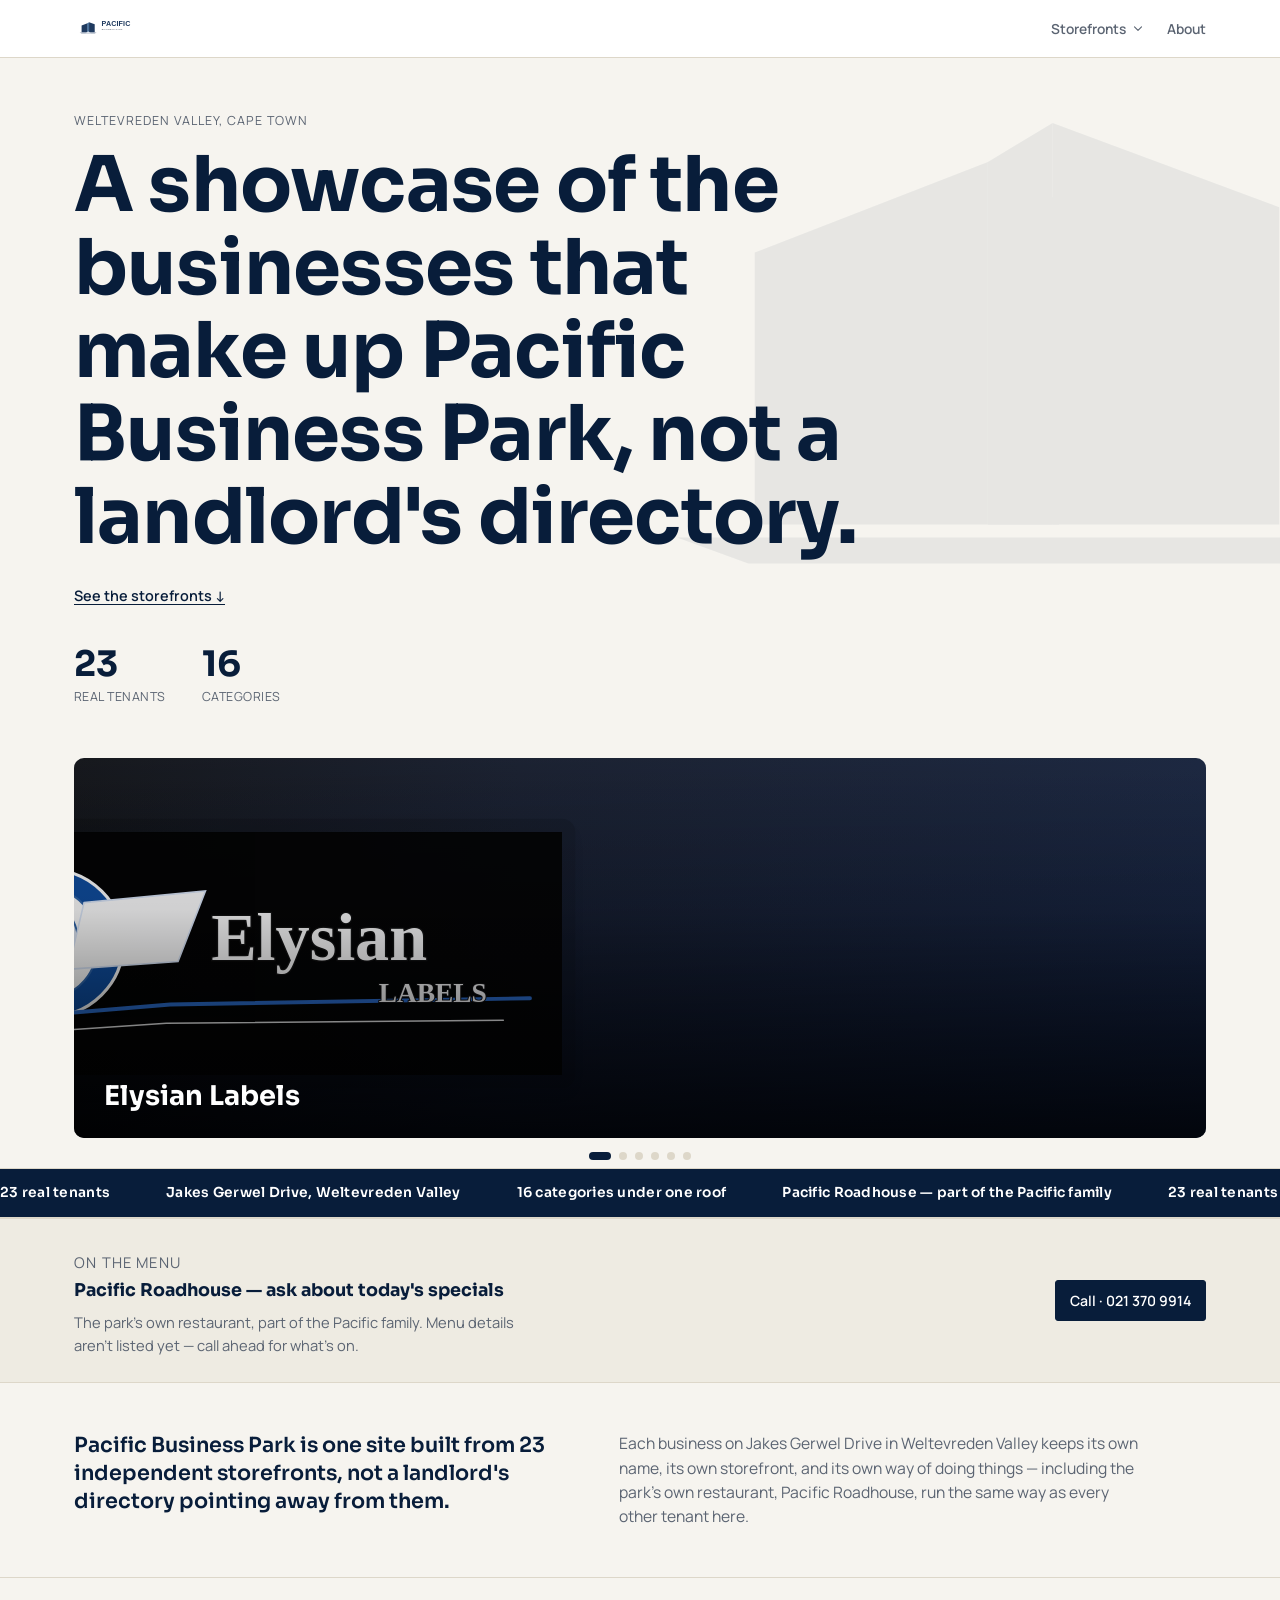
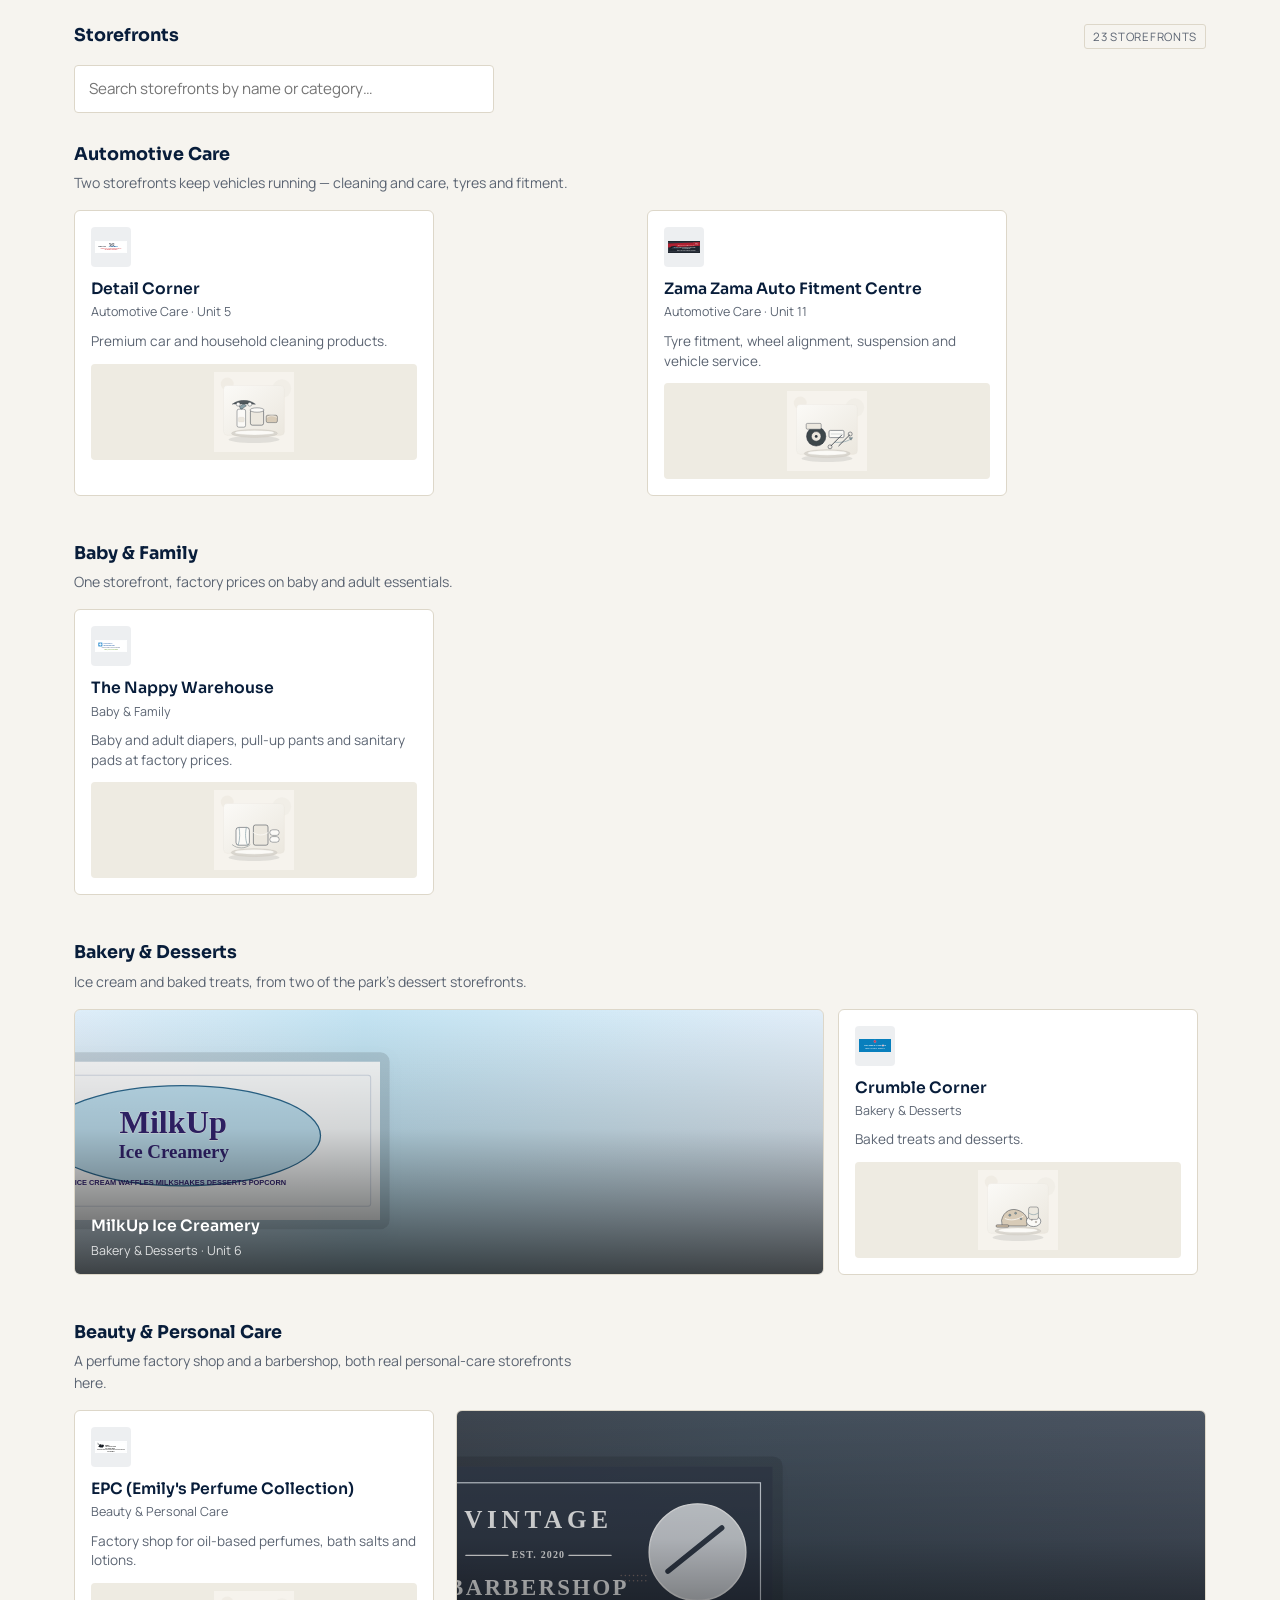
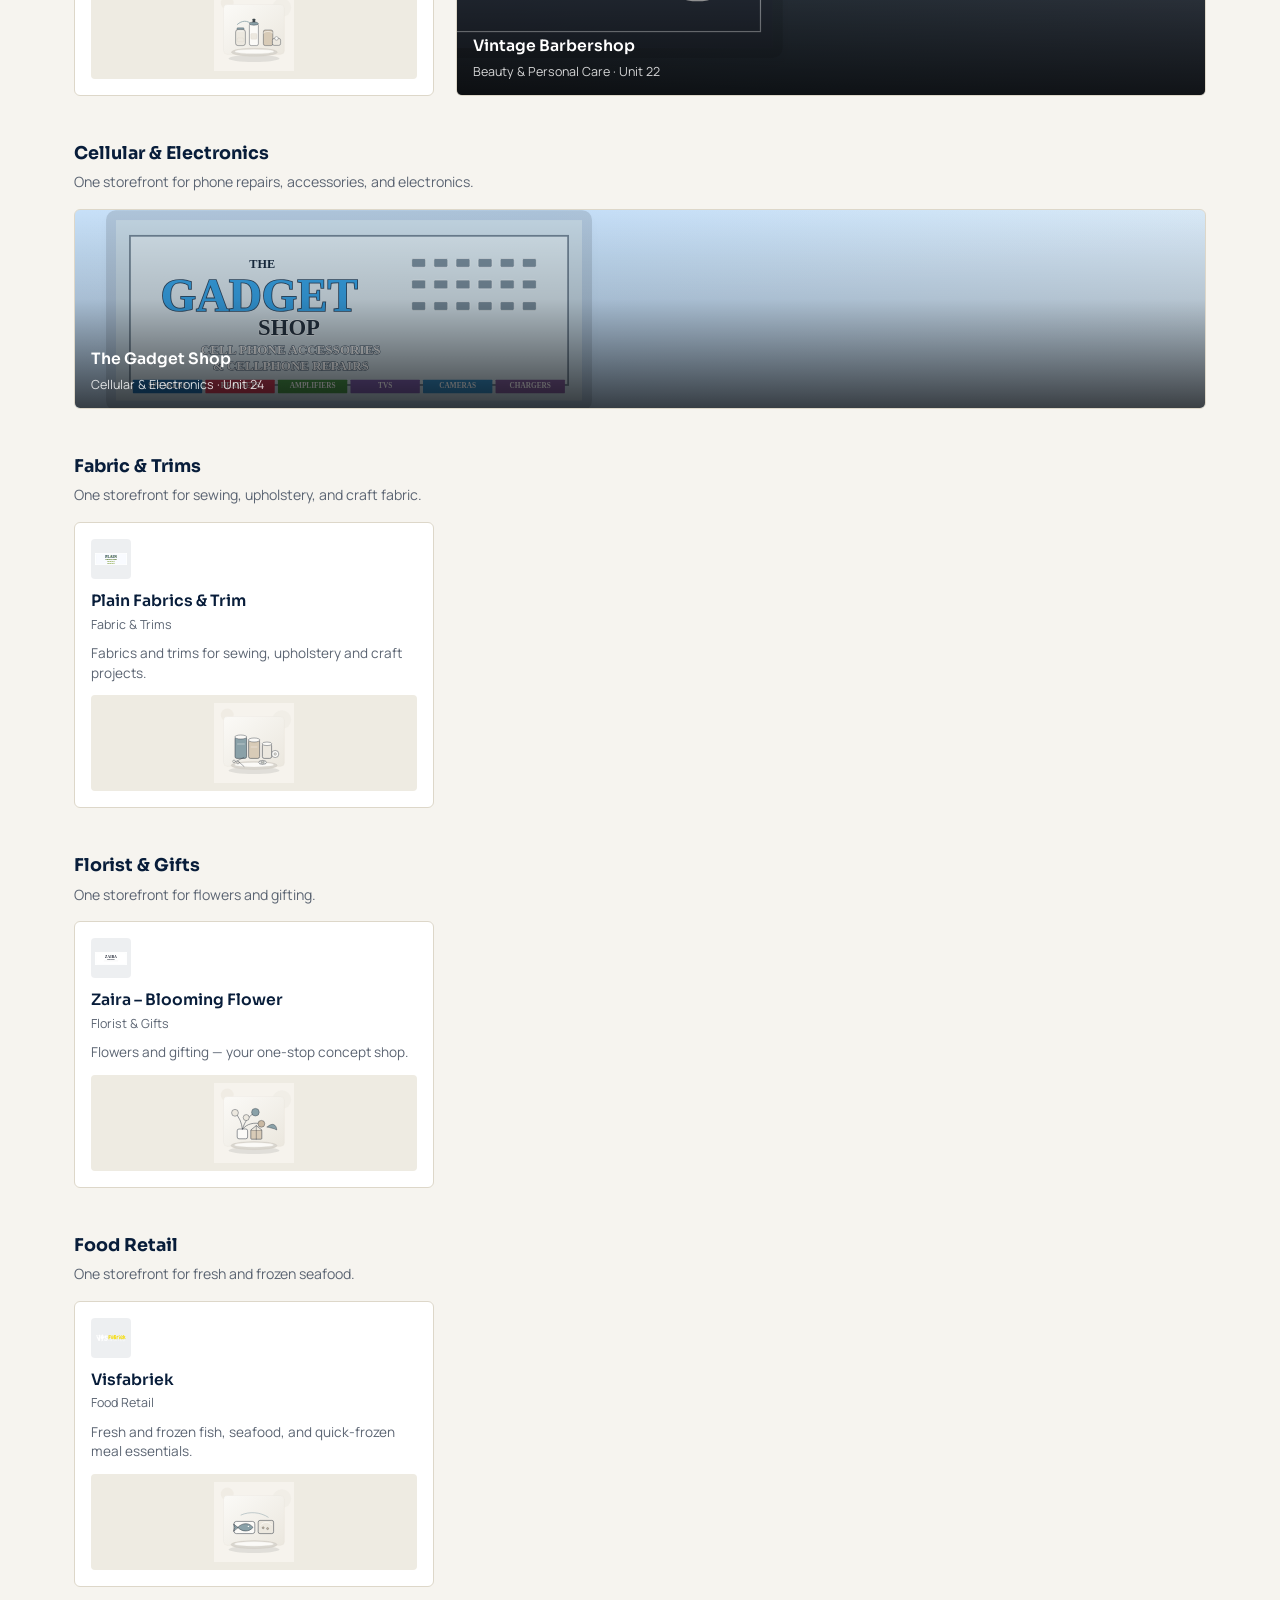
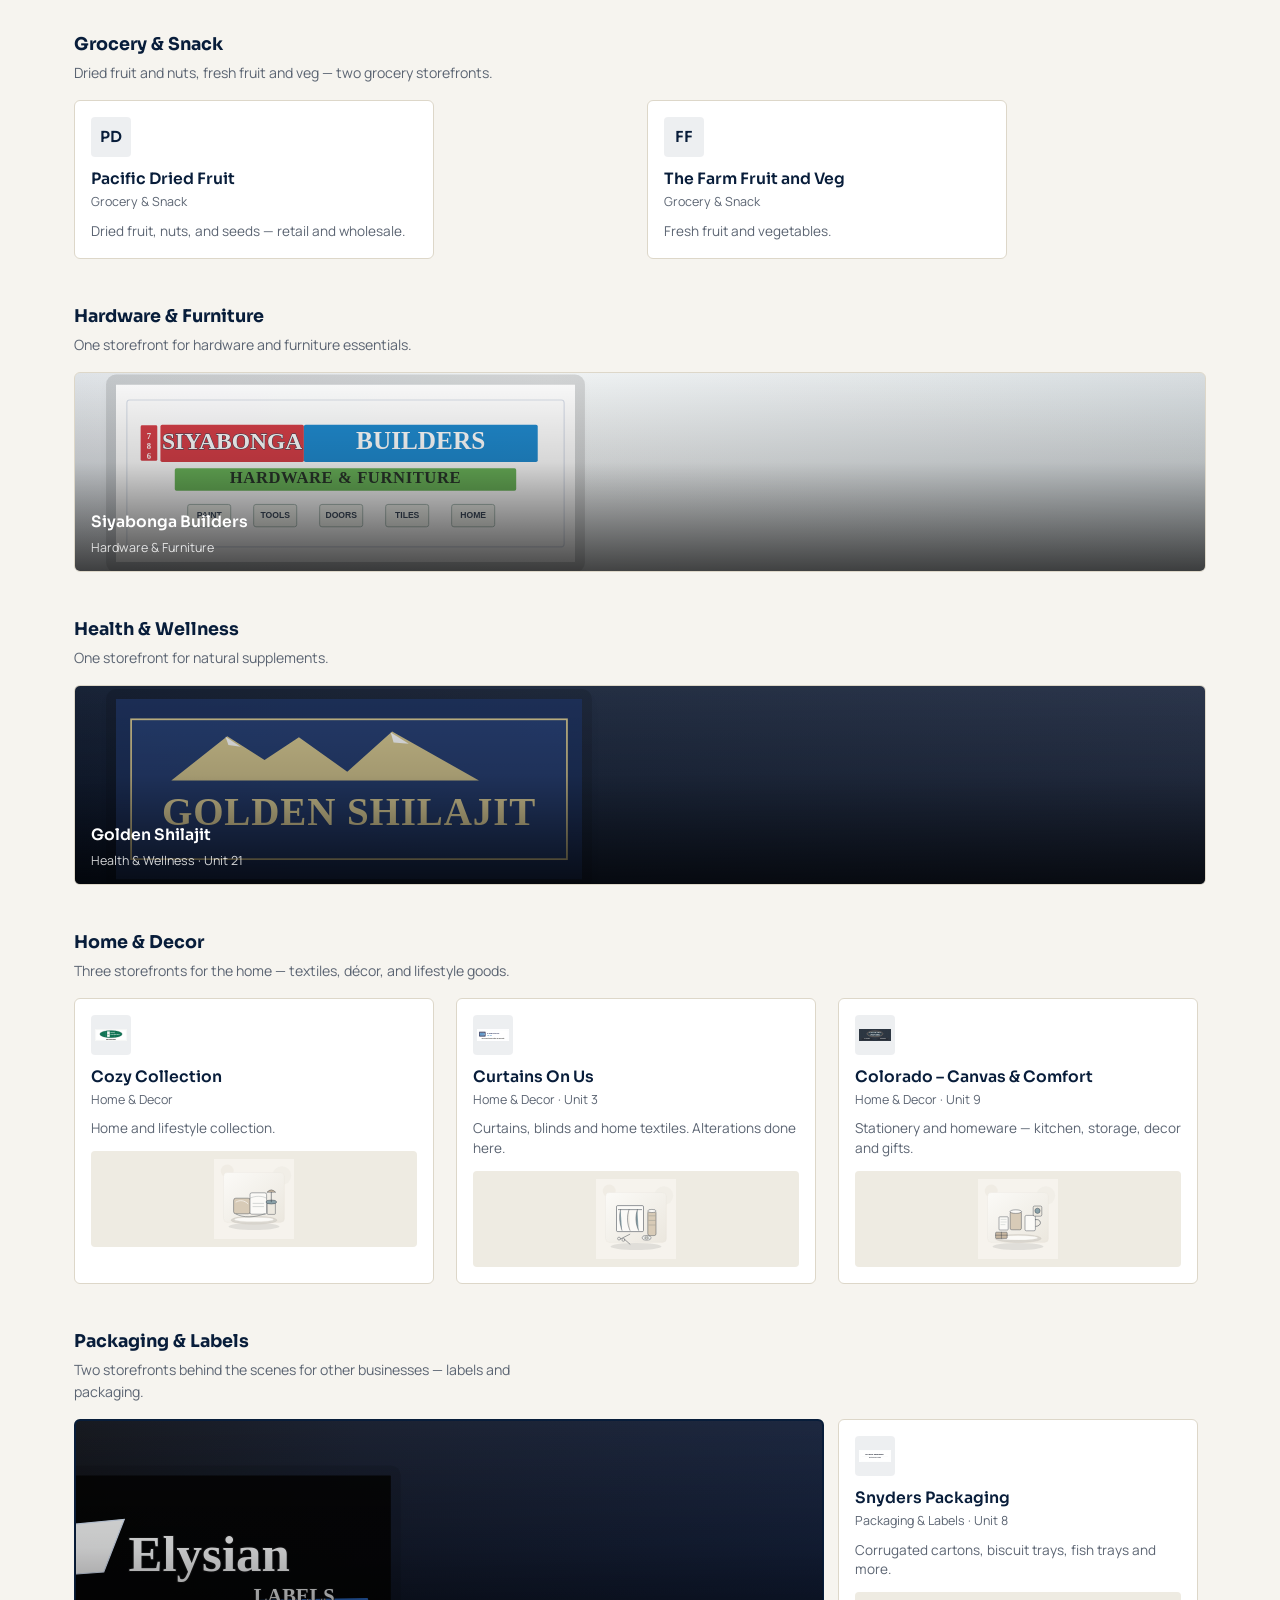
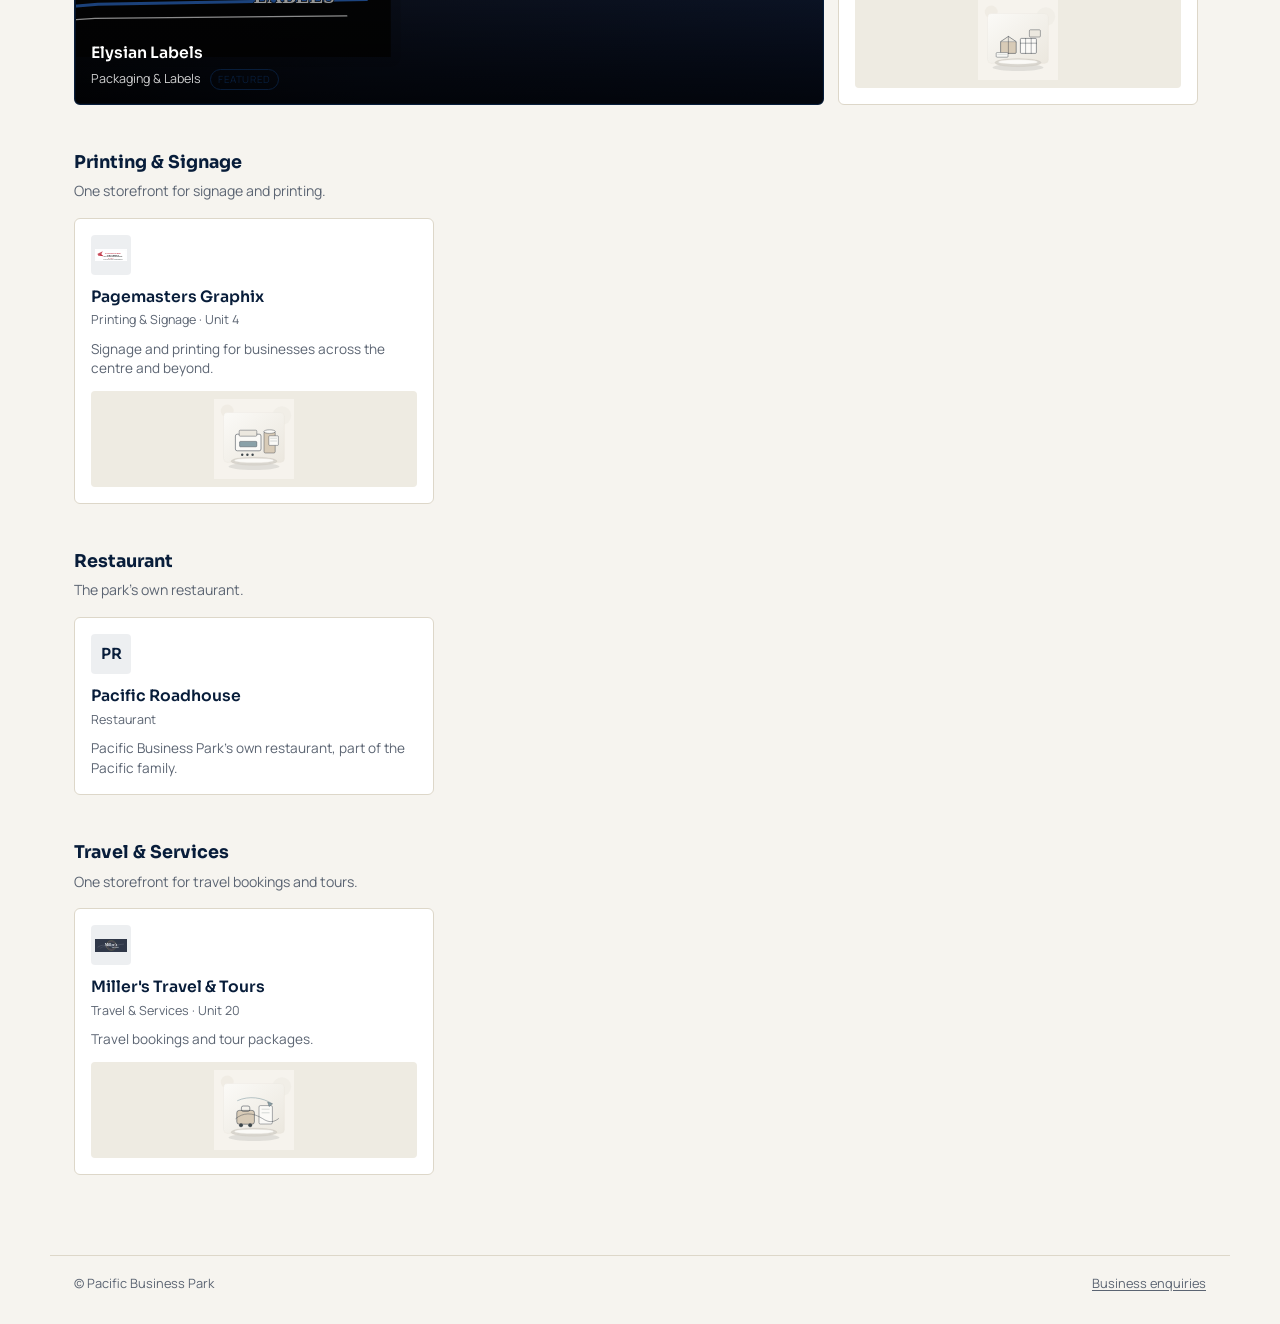
==== commit 1db17895: "Wire placeholder product imagery into the live build Adds all 20 Codex-generated product-spread illu" ====
--- a/index.html
+++ b/index.html
@@ -8,7 +8,7 @@
 <meta name="robots" content="noindex">
 <link rel="preconnect" href="https://fonts.googleapis.com">
 <link rel="preconnect" href="https://fonts.gstatic.com" crossorigin>
-<link href="https://fonts.googleapis.com/css2?family=Fraunces:ital,wght@0,300;0,400;0,500;0,600;0,700;1,400;1,500&family=Manrope:wght@400;500;600;700;800&display=swap" rel="stylesheet">
+<link href="https://fonts.googleapis.com/css2?family=Manrope:wght@400;500;600;700&family=Sora:wght@500;600;700&display=swap" rel="stylesheet">
 <link rel="stylesheet" href="style.css">
 </head>
 <body>
@@ -148,12 +148,14 @@
         <span class="tile-name">Detail Corner</span>
         <span class="tile-cat">Automotive Care · Unit 5</span>
         <span class="tile-desc">Premium car and household cleaning products.</span>
+        <img class="tile-product" src="assets/products/detail-corner.svg" alt="" loading="lazy">
       </button>
       <button class="tile" type="button" data-store="zama-zama" data-name="Zama Zama Auto Fitment Centre" data-cat="Automotive Care · Unit 11">
         <span class="tile-mark"><img src="assets/logos/zama-zama.svg" alt="" loading="lazy"></span>
         <span class="tile-name">Zama Zama Auto Fitment Centre</span>
         <span class="tile-cat">Automotive Care · Unit 11</span>
         <span class="tile-desc">Tyre fitment, wheel alignment, suspension and vehicle service.</span>
+        <img class="tile-product" src="assets/products/zama-zama.svg" alt="" loading="lazy">
       </button>
     </div>
   </section>
@@ -166,6 +168,7 @@
         <span class="tile-name">The Nappy Warehouse</span>
         <span class="tile-cat">Baby &amp; Family</span>
         <span class="tile-desc">Baby and adult diapers, pull-up pants and sanitary pads at factory prices.</span>
+        <img class="tile-product" src="assets/products/the-nappy-warehouse.svg" alt="" loading="lazy">
       </button>
     </div>
   </section>
@@ -185,6 +188,7 @@
         <span class="tile-name">Crumble Corner</span>
         <span class="tile-cat">Bakery &amp; Desserts</span>
         <span class="tile-desc">Baked treats and desserts.</span>
+        <img class="tile-product" src="assets/products/crumble-corner.svg" alt="" loading="lazy">
       </button>
     </div>
   </section>
@@ -197,6 +201,7 @@
         <span class="tile-name">EPC (Emily's Perfume Collection)</span>
         <span class="tile-cat">Beauty &amp; Personal Care</span>
         <span class="tile-desc">Factory shop for oil-based perfumes, bath salts and lotions.</span>
+        <img class="tile-product" src="assets/products/epc.svg" alt="" loading="lazy">
       </button>
       <button class="tile tile-featured" type="button" data-store="vintage-barbershop" data-name="Vintage Barbershop" data-cat="Beauty &amp; Personal Care · Unit 22">
         <span class="tile-featured-overlay"></span>
@@ -229,6 +234,7 @@
         <span class="tile-name">Plain Fabrics &amp; Trim</span>
         <span class="tile-cat">Fabric &amp; Trims</span>
         <span class="tile-desc">Fabrics and trims for sewing, upholstery and craft projects.</span>
+        <img class="tile-product" src="assets/products/plain-fabrics-trim.svg" alt="" loading="lazy">
       </button>
     </div>
   </section>
@@ -241,6 +247,7 @@
         <span class="tile-name">Zaira – Blooming Flower</span>
         <span class="tile-cat">Florist &amp; Gifts</span>
         <span class="tile-desc">Flowers and gifting — your one-stop concept shop.</span>
+        <img class="tile-product" src="assets/products/zaira.svg" alt="" loading="lazy">
       </button>
     </div>
   </section>
@@ -253,6 +260,7 @@
         <span class="tile-name">Visfabriek</span>
         <span class="tile-cat">Food Retail</span>
         <span class="tile-desc">Fresh and frozen fish, seafood, and quick-frozen meal essentials.</span>
+        <img class="tile-product" src="assets/products/visfabriek.svg" alt="" loading="lazy">
       </button>
     </div>
   </section>
@@ -309,18 +317,21 @@
         <span class="tile-name">Cozy Collection</span>
         <span class="tile-cat">Home &amp; Decor</span>
         <span class="tile-desc">Home and lifestyle collection.</span>
+        <img class="tile-product" src="assets/products/cozy-collection.svg" alt="" loading="lazy">
       </button>
       <button class="tile" type="button" data-store="curtains-on-us" data-name="Curtains On Us" data-cat="Home &amp; Decor · Unit 3">
         <span class="tile-mark"><img src="assets/logos/curtains-on-us.svg" alt="" loading="lazy"></span>
         <span class="tile-name">Curtains On Us</span>
         <span class="tile-cat">Home &amp; Decor · Unit 3</span>
         <span class="tile-desc">Curtains, blinds and home textiles. Alterations done here.</span>
+        <img class="tile-product" src="assets/products/curtains-on-us.svg" alt="" loading="lazy">
       </button>
       <button class="tile" type="button" data-store="colorado-canvas-comfort" data-name="Colorado – Canvas &amp; Comfort" data-cat="Home &amp; Decor · Unit 9">
         <span class="tile-mark"><img src="assets/logos/colorado-canvas-comfort.svg" alt="" loading="lazy"></span>
         <span class="tile-name">Colorado – Canvas &amp; Comfort</span>
         <span class="tile-cat">Home &amp; Decor · Unit 9</span>
         <span class="tile-desc">Stationery and homeware — kitchen, storage, decor and gifts.</span>
+        <img class="tile-product" src="assets/products/colorado-canvas-comfort.svg" alt="" loading="lazy">
       </button>
     </div>
   </section>
@@ -340,6 +351,7 @@
         <span class="tile-name">Snyders Packaging</span>
         <span class="tile-cat">Packaging &amp; Labels · Unit 8</span>
         <span class="tile-desc">Corrugated cartons, biscuit trays, fish trays and more.</span>
+        <img class="tile-product" src="assets/products/snyders-packaging.svg" alt="" loading="lazy">
       </button>
     </div>
   </section>
@@ -352,6 +364,7 @@
         <span class="tile-name">Pagemasters Graphix</span>
         <span class="tile-cat">Printing &amp; Signage · Unit 4</span>
         <span class="tile-desc">Signage and printing for businesses across the centre and beyond.</span>
+        <img class="tile-product" src="assets/products/pagemasters-graphix.svg" alt="" loading="lazy">
       </button>
     </div>
   </section>
@@ -376,6 +389,7 @@
         <span class="tile-name">Miller's Travel &amp; Tours</span>
         <span class="tile-cat">Travel &amp; Services · Unit 20</span>
         <span class="tile-desc">Travel bookings and tour packages.</span>
+        <img class="tile-product" src="assets/products/millers-travel-tours.svg" alt="" loading="lazy">
       </button>
     </div>
   </section>
@@ -392,6 +406,7 @@
 <div id="detail-templates" hidden>
 
   <template id="detail-detail-corner">
+    <img class="modal-product" src="assets/products/detail-corner.svg" alt="">
     <span class="modal-mark"><img src="assets/logos/detail-corner.svg" alt=""></span>
     <p class="paired-phrase">Car care. Household care.</p>
     <p class="detail-line">Premium car and household cleaning products.</p>
@@ -399,6 +414,7 @@
   </template>
 
   <template id="detail-zama-zama">
+    <img class="modal-product" src="assets/products/zama-zama.svg" alt="">
     <span class="modal-mark"><img src="assets/logos/zama-zama.svg" alt=""></span>
     <p>New and used tyre fitment, truck tyres, wheel alignment and balancing, suspension repairs, tyre and rim repairs, vehicle service and diagnostics.</p>
     <div class="two-col-list">
@@ -413,6 +429,7 @@
   </template>
 
   <template id="detail-the-nappy-warehouse">
+    <img class="modal-product" src="assets/products/the-nappy-warehouse.svg" alt="">
     <span class="modal-mark"><img src="assets/logos/the-nappy-warehouse.svg" alt=""></span>
     <p>Baby and adult diapers, pull-up pants, sanitary pads and linings at factory prices.</p>
     <div class="value-strip">Factory prices.</div>
@@ -421,6 +438,7 @@
   </template>
 
   <template id="detail-milk-up">
+    <img class="modal-product" src="assets/products/milk-up.svg" alt="">
     <img class="modal-banner" src="assets/banners/milk-up.svg" alt="MilkUp Ice Creamery">
     <p>Ice cream, waffles, milkshakes, desserts and popcorn.</p>
     <div class="highlights"><span>Ice cream</span><span>Waffles</span><span>Milkshakes</span><span>Desserts</span><span>Popcorn</span></div>
@@ -432,6 +450,7 @@
   </template>
 
   <template id="detail-crumble-corner">
+    <img class="modal-product" src="assets/products/crumble-corner.svg" alt="">
     <span class="modal-mark"><img src="assets/logos/crumble-corner.svg" alt=""></span>
     <p class="lead-quiet">Sweet crumble moments</p>
     <p>Baked treats and desserts.</p>
@@ -439,6 +458,7 @@
   </template>
 
   <template id="detail-epc">
+    <img class="modal-product" src="assets/products/epc.svg" alt="">
     <span class="modal-mark"><img src="assets/logos/epc.svg" alt=""></span>
     <p>Factory shop for oil-based perfumes, bath salts, shower gel, room &amp; linen sprays, body wash and lotions.</p>
     <div class="eg-group"><p class="eg-head">Bath &amp; Home</p><p>Bath salts, shower gel, room &amp; linen sprays</p></div>
@@ -447,6 +467,7 @@
   </template>
 
   <template id="detail-vintage-barbershop">
+    <img class="modal-product" src="assets/products/vintage-barbershop.svg" alt="">
     <img class="modal-banner" src="assets/banners/vintage-barbershop.svg" alt="Vintage Barbershop">
     <div class="vb-hours">Mon–Fri 8:30–18:00 · Sat 8:30–17:00 · Sun 8:30–14:00</div>
     <p class="vb-desc">Est. 2020 — cuts, shaves, waxing and grooming for the whole family.</p>
@@ -454,6 +475,7 @@
   </template>
 
   <template id="detail-the-gadget-shop">
+    <img class="modal-product" src="assets/products/the-gadget-shop.svg" alt="">
     <img class="modal-banner" src="assets/banners/the-gadget-shop.svg" alt="The Gadget Shop">
     <p>Cellphone accessories and repairs for iPhone, Samsung, Huawei, Honor, Oppo and Vivo, plus speakers, headsets, amplifiers, TVs, cameras and chargers.</p>
     <nav class="subnav" aria-label="Jump to category">
@@ -469,18 +491,21 @@
   </template>
 
   <template id="detail-plain-fabrics-trim">
+    <img class="modal-product" src="assets/products/plain-fabrics-trim.svg" alt="">
     <span class="modal-mark"><img src="assets/logos/plain-fabrics-trim.svg" alt=""></span>
     <p>Fabrics and trims for <strong>sewing</strong>, <strong>upholstery</strong> and <strong>craft</strong> projects.</p>
     <div class="cta-row"><a class="cta primary" href="tel:0829947514">Call · 082 994 7514</a></div>
   </template>
 
   <template id="detail-zaira">
+    <img class="modal-product" src="assets/products/zaira.svg" alt="">
     <span class="modal-mark"><img src="assets/logos/zaira.svg" alt=""></span>
     <p class="za-desc">Flowers and gifting — your one-stop concept shop.</p>
     <div class="cta-row"><a class="cta primary" href="tel:0670901549">Call · 067 090 1549</a></div>
   </template>
 
   <template id="detail-visfabriek">
+    <img class="modal-product" src="assets/products/visfabriek.svg" alt="">
     <span class="modal-mark"><img src="assets/logos/visfabriek.svg" alt=""></span>
     <p class="vf-tagline">Fresh and frozen fish, seafood, and quick-frozen meal essentials.</p>
     <div class="cta-row"><a class="cta primary" href="https://maps.google.com/?q=Pacific+Business+Park,+Jakes+Gerwel+Drive,+Weltevreden+Valley" target="_blank" rel="noopener">Get directions</a></div>
@@ -502,6 +527,7 @@
   </template>
 
   <template id="detail-siyabonga-builders">
+    <img class="modal-product" src="assets/products/siyabonga-builders.svg" alt="">
     <img class="modal-banner" src="assets/banners/siyabonga-builders.svg" alt="Siyabonga Builders">
     <p class="sb-desc">Hardware and furniture — roofing sheets, taps and basins, doors, windows, mattresses, sofas and bunk beds.</p>
     <div class="stocklist">Roofing sheets · Taps · Basins · Doors · Windows · Mattresses · Sofas · Bunk beds</div>
@@ -509,6 +535,7 @@
   </template>
 
   <template id="detail-golden-shilajit">
+    <img class="modal-product" src="assets/products/golden-shilajit.svg" alt="">
     <img class="modal-banner" src="assets/banners/golden-shilajit.svg" alt="Golden Shilajit">
     <p>Purified Himalayan shilajit and natural supplements for energy, strength and stamina.</p>
     <div class="pill-row"><span class="pill">Energy</span><span class="pill">Strength</span><span class="pill">Stamina</span></div>
@@ -516,12 +543,14 @@
   </template>
 
   <template id="detail-cozy-collection">
+    <img class="modal-product" src="assets/products/cozy-collection.svg" alt="">
     <span class="modal-mark"><img src="assets/logos/cozy-collection.svg" alt=""></span>
     <p><strong>Home</strong> and <strong>lifestyle</strong> collection.</p>
     <div class="cta-row"><a class="cta primary" href="tel:0659062887">Call · 065 906 2887</a></div>
   </template>
 
   <template id="detail-curtains-on-us">
+    <img class="modal-product" src="assets/products/curtains-on-us.svg" alt="">
     <span class="modal-mark"><img src="assets/logos/curtains-on-us.svg" alt=""></span>
     <p class="display-tagline">find the perfect pieces to match your unique taste</p>
     <p class="detail-line">Curtains, blinds and home textiles. Sewing alterations done here.</p>
@@ -529,6 +558,7 @@
   </template>
 
   <template id="detail-colorado-canvas-comfort">
+    <img class="modal-product" src="assets/products/colorado-canvas-comfort.svg" alt="">
     <span class="modal-mark"><img src="assets/logos/colorado-canvas-comfort.svg" alt=""></span>
     <p>Stationery and homeware — kitchen essentials, storage solutions, decor, accessories and gifts.</p>
     <div class="word-row">Kitchen essentials &middot; Storage solutions &middot; Decor &middot; Accessories &middot; Gifts</div>
@@ -536,6 +566,7 @@
   </template>
 
   <template id="detail-elysian-labels">
+    <img class="modal-product" src="assets/products/elysian-labels.svg" alt="">
     <img class="modal-banner" src="assets/banners/elysian-labels.svg" alt="Elysian Labels">
     <div class="ely-grid">
       <p class="ely-desc">Barcode and thermal label rolls, ribbons, and custom garment labelling for retail and logistics.</p>
@@ -548,6 +579,7 @@
   </template>
 
   <template id="detail-snyders-packaging">
+    <img class="modal-product" src="assets/products/snyders-packaging.svg" alt="">
     <span class="modal-mark"><img src="assets/logos/snyders-packaging.svg" alt=""></span>
     <p>Corrugated cartons, biscuit trays, pads and divisions, fish trays and boxes, samoosa trays, apple boxes and used boxes.</p>
     <div class="spec-list">
@@ -561,6 +593,7 @@
   </template>
 
   <template id="detail-pagemasters-graphix">
+    <img class="modal-product" src="assets/products/pagemasters-graphix.svg" alt="">
     <span class="modal-mark"><img src="assets/logos/pagemasters-graphix.svg" alt=""></span>
     <p class="blockquote-aside">"Signage and printing for businesses across the centre and beyond."</p>
     <p class="detail-line">082 526 0816 · pagemastersgraphix.com</p>
@@ -582,6 +615,7 @@
   </template>
 
   <template id="detail-millers-travel-tours">
+    <img class="modal-product" src="assets/products/millers-travel-tours.svg" alt="">
     <span class="modal-mark"><img src="assets/logos/millers-travel-tours.svg" alt=""></span>
     <p>Travel bookings and tour packages.</p>
     <div class="hours-table">
--- a/style.css
+++ b/style.css
@@ -1,34 +1,46 @@
 :root{
-  --nav-h:72px;
+  --nav-h:56px;
   --col-narrow:640px;
   --col-wide:1180px;
-
-  /* ---- moody / premium / dark-first palette ---- */
-  --bg:#141210;
-  --surface:#1c1915;
-  --surface-soft:#241f19;
-  --surface-elevated:#2a241d;
-  --ink:#ece6d9;
-  --ink-soft:#b3a996;
-  --heading:#f5efe2;
-  --accent:#c9a15b;
-  --accent-bright:#e0be86;
-  --accent-soft:rgba(201,161,91,.12);
-  --accent-soft-2:rgba(201,161,91,.24);
-  --line:#332c22;
-  --line-soft:#241f19;
-
-  --font-display:'Fraunces',Georgia,'Times New Roman',serif;
-  --font-body:'Manrope',system-ui,-apple-system,'Segoe UI',sans-serif;
-
-  --radius-sm:6px;
-  --radius-md:10px;
-  --radius-lg:16px;
-
-  --shadow-sm:0 2px 10px rgba(0,0,0,.35);
-  --shadow-md:0 10px 30px rgba(0,0,0,.45),0 2px 8px rgba(0,0,0,.3);
-  --shadow-lg:0 28px 70px rgba(0,0,0,.55),0 10px 28px rgba(0,0,0,.35);
-  --shadow-gold:0 0 0 1px rgba(201,161,91,.35),0 16px 40px rgba(201,161,91,.10);
+  --bg:#f6f4ef;
+  --surface:#ffffff;
+  --surface-soft:#eeebe2;
+  --ink:#1c2530;
+  --ink-soft:#5b6472;
+  --heading:#081d3a;
+  --accent:#081d3a;
+  --accent-soft:rgba(8,29,58,.07);
+  --accent-soft-2:rgba(8,29,58,.14);
+  --line:#ddd7c9;
+  --line-soft:#e8e3d6;
+}
+@media (prefers-color-scheme: dark){
+  :root:not([data-theme="light"]){
+    --bg:#0a1420;
+    --surface:#0f1b2b;
+    --surface-soft:#152337;
+    --ink:#e7ebf1;
+    --ink-soft:#9fabbc;
+    --heading:#d7e0ee;
+    --accent:#6f93c6;
+    --accent-soft:rgba(111,147,198,.14);
+    --accent-soft-2:rgba(111,147,198,.24);
+    --line:#233149;
+    --line-soft:#1b283c;
+  }
+}
+:root[data-theme="dark"]{
+  --bg:#0a1420;
+  --surface:#0f1b2b;
+  --surface-soft:#152337;
+  --ink:#e7ebf1;
+  --ink-soft:#9fabbc;
+  --heading:#d7e0ee;
+  --accent:#6f93c6;
+  --accent-soft:rgba(111,147,198,.14);
+  --accent-soft-2:rgba(111,147,198,.24);
+  --line:#233149;
+  --line-soft:#1b283c;
 }
 
 *{box-sizing:border-box;}
@@ -38,50 +50,43 @@
   margin:0;
   background:var(--bg);
   color:var(--ink);
-  font-family:var(--font-body);
-  line-height:1.6;
-  -webkit-font-smoothing:antialiased;
+  font-family:"Manrope",system-ui,-apple-system,"Segoe UI",sans-serif;
+  line-height:1.55;
 }
 h1,h2,h3,h4{
-  font-family:var(--font-display);
-  font-weight:600;
+  font-family:"Sora",system-ui,-apple-system,"Segoe UI",sans-serif;
   color:var(--heading);
   text-wrap:balance;
   margin:0;
 }
 a{color:inherit;}
 button{font:inherit;color:inherit;}
-::selection{background:var(--accent);color:var(--bg);}
 
 /* ================= NAV ================= */
 .topnav{
   position:sticky;top:0;z-index:50;
-  border-bottom:1px solid var(--line);
-  background:rgba(20,18,16,.86);
-  backdrop-filter:blur(14px);
-  -webkit-backdrop-filter:blur(14px);
+  border-bottom:1px solid var(--line);background:var(--surface);
   min-height:var(--nav-h);
-  box-shadow:0 1px 0 rgba(0,0,0,.4);
 }
 .topnav-inner{
   display:flex;align-items:center;justify-content:space-between;
-  padding:14px 28px;max-width:var(--col-wide);margin:0 auto;
+  padding:14px 24px;max-width:var(--col-wide);margin:0 auto;
 }
 .wordmark{display:inline-flex;align-items:center;text-decoration:none;}
-.nav-logo{
-  display:block;height:28px;width:auto;
-  background:var(--heading);border-radius:6px;padding:5px 9px;
-  box-shadow:var(--shadow-sm);
-}
-.topnav-links{display:flex;align-items:center;gap:28px;}
-.topnav-links a{font-size:.85rem;font-weight:600;letter-spacing:.02em;text-decoration:none;color:var(--ink-soft);transition:color .18s ease;}
+.nav-logo{display:block;height:26px;width:auto;}
+@media (prefers-color-scheme:dark){
+  :root:not([data-theme="light"]) .nav-logo{background:#fff;border-radius:4px;padding:3px 6px;}
+}
+:root[data-theme="dark"] .nav-logo{background:#fff;border-radius:4px;padding:3px 6px;}
+.topnav-links{display:flex;align-items:center;gap:22px;}
+.topnav-links a{font-size:.86rem;font-weight:600;text-decoration:none;color:var(--ink-soft);}
 .topnav-links a:hover{color:var(--accent);}
 
 .mega-toggle{
-  display:flex;align-items:center;gap:6px;
+  display:flex;align-items:center;gap:5px;
   background:none;border:0;cursor:pointer;
-  font-size:.85rem;font-weight:600;letter-spacing:.02em;color:var(--ink-soft);
-  padding:4px 0;transition:color .18s ease;
+  font-size:.86rem;font-weight:600;color:var(--ink-soft);
+  padding:4px 0;
 }
 .mega-toggle:hover,.mega-toggle[aria-expanded="true"]{color:var(--accent);}
 .mega-chev{width:14px;height:14px;transition:transform .18s ease;}
@@ -90,55 +95,48 @@
 .mega-menu{
   position:absolute;left:0;right:0;top:100%;
   background:var(--surface);border-bottom:1px solid var(--line);
-  box-shadow:var(--shadow-lg);
+  box-shadow:0 12px 24px rgba(0,0,0,.08);
 }
 .mega-menu[hidden]{display:none;}
 .mega-menu-inner{
-  max-width:var(--col-wide);margin:0 auto;padding:22px 28px 26px;
-  display:grid;grid-template-columns:repeat(2,1fr);gap:8px 28px;
+  max-width:var(--col-wide);margin:0 auto;padding:18px 24px 22px;
+  display:grid;grid-template-columns:repeat(2,1fr);gap:8px 24px;
 }
 @media(min-width:640px){.mega-menu-inner{grid-template-columns:repeat(4,1fr);}}
 .mega-menu-inner a{
   font-size:.9rem;font-weight:600;color:var(--ink);text-decoration:none;
-  padding:9px 0;border-bottom:1px solid var(--line-soft);transition:color .18s ease;
+  padding:7px 0;border-bottom:1px solid var(--line-soft);
 }
 .mega-menu-inner a:hover{color:var(--accent);}
 
 /* ================= HERO ================= */
 .hero{
   position:relative;
-  min-height:calc(88vh - var(--nav-h));
+  min-height:calc(84vh - var(--nav-h));
   display:flex;align-items:center;
   overflow:hidden;
-}
-.hero::before{
-  content:'';position:absolute;inset:0;
-  background:radial-gradient(56% 48% at 12% 28%,rgba(201,161,91,.10),transparent 70%),
-             radial-gradient(60% 60% at 100% 100%,rgba(201,161,91,.05),transparent 70%);
-  pointer-events:none;
 }
 .hero-watermark{
   position:absolute;top:50%;right:-6%;
   width:min(64vw,680px);height:auto;
   transform:translateY(-50%);
-  color:var(--accent);opacity:.10;
+  color:var(--accent);opacity:.06;
   pointer-events:none;
 }
 .hero-watermark path{fill:currentColor;}
-.hero-inner{position:relative;max-width:var(--col-wide);margin:0 auto;padding:56px 28px;width:100%;}
-.eyebrow{font-size:.8rem;font-weight:600;letter-spacing:.14em;text-transform:uppercase;color:var(--accent);margin:0 0 18px;}
-.hero-line{font-family:var(--font-display);font-size:clamp(2.4rem,7vw,5.2rem);font-weight:600;line-height:1.08;max-width:16ch;letter-spacing:-.01em;}
-.hero-link{display:inline-flex;align-items:center;gap:8px;margin-top:30px;font-size:.92rem;font-weight:600;color:var(--accent);text-decoration:none;border-bottom:1px solid var(--accent-soft-2);padding-bottom:2px;transition:border-color .18s ease,color .18s ease;}
-.hero-link:hover{color:var(--accent-bright);border-color:var(--accent-bright);}
-.hero-stats{position:relative;display:flex;gap:44px;margin-top:48px;}
+.hero-inner{position:relative;max-width:var(--col-wide);margin:0 auto;padding:48px 24px;width:100%;}
+.eyebrow{font-size:.78rem;letter-spacing:.08em;text-transform:uppercase;color:var(--ink-soft);margin:0 0 14px;}
+.hero-line{font-size:clamp(2.2rem,6.8vw,4.8rem);font-weight:700;line-height:1.08;max-width:15ch;letter-spacing:-.01em;}
+.hero-link{display:inline-block;margin-top:26px;font-size:.9rem;font-weight:600;color:var(--accent);text-decoration:underline;text-underline-offset:3px;}
+.hero-stats{position:relative;display:flex;gap:36px;margin-top:40px;}
 .stat{display:flex;flex-direction:column;}
-.stat-num{font-family:var(--font-display);font-weight:600;font-size:2.6rem;color:var(--heading);line-height:1;}
-.stat-label{margin-top:6px;font-size:.78rem;font-weight:600;letter-spacing:.06em;text-transform:uppercase;color:var(--ink-soft);}
+.stat-num{font-family:"Sora",sans-serif;font-weight:700;font-size:2.2rem;color:var(--heading);line-height:1;}
+.stat-label{margin-top:4px;font-size:.78rem;letter-spacing:.04em;text-transform:uppercase;color:var(--ink-soft);}
 
 /* ================= STORE SHOWCASE CAROUSEL ================= */
-.showcase{max-width:var(--col-wide);margin:0 auto;padding:0 28px 8px;}
+.showcase{max-width:var(--col-wide);margin:0 auto;padding:0 24px 8px;}
 .showcase-inner{position:relative;}
-.showcase-track{position:relative;height:min(46vw,400px);min-height:240px;border-radius:var(--radius-lg);overflow:hidden;box-shadow:var(--shadow-lg);}
+.showcase-track{position:relative;height:min(46vw,380px);min-height:220px;border-radius:10px;overflow:hidden;}
 .showcase-slide{
   position:absolute;inset:0;
   display:flex;align-items:flex-end;
@@ -149,22 +147,21 @@
 }
 .showcase-slide.is-active{opacity:1;pointer-events:auto;}
 @media (prefers-reduced-motion:reduce){.showcase-slide{transition:none;}}
-.showcase-overlay{position:absolute;inset:0;background:linear-gradient(to top,rgba(8,6,4,.88) 0%,rgba(8,6,4,.2) 58%,rgba(8,6,4,0) 100%);}
-.showcase-name{position:relative;z-index:1;padding:26px 28px;font-family:var(--font-display);font-weight:600;font-size:clamp(1.3rem,2.8vw,1.9rem);color:#fdf9f1;}
-.showcase-dots{display:flex;justify-content:center;gap:8px;margin-top:18px;}
+.showcase-overlay{position:absolute;inset:0;background:linear-gradient(to top,rgba(0,0,0,.75) 0%,rgba(0,0,0,.1) 60%,rgba(0,0,0,0) 100%);}
+.showcase-name{position:relative;z-index:1;padding:20px 24px;font-family:"Sora",sans-serif;font-weight:700;font-size:clamp(1.2rem,2.6vw,1.7rem);color:#fff;}
+.showcase-dots{display:flex;justify-content:center;gap:8px;margin-top:14px;}
 .showcase-dot{width:8px;height:8px;border-radius:50%;border:0;background:var(--line);cursor:pointer;padding:0;}
-.showcase-dot.is-active{background:var(--accent);width:24px;border-radius:4px;transition:width .25s ease;}
+.showcase-dot.is-active{background:var(--accent);width:22px;border-radius:4px;transition:width .25s ease;}
 @media (prefers-reduced-motion:reduce){.showcase-dot.is-active{transition:none;}}
 
 /* ================= SPECIALS STRIP (Pacific Roadhouse) ================= */
-.specials-strip{background:var(--surface-soft);border-top:1px solid var(--line);border-bottom:1px solid var(--line);position:relative;}
-.specials-strip::before{content:'';position:absolute;left:0;top:0;bottom:0;width:3px;background:linear-gradient(180deg,transparent,var(--accent),transparent);}
+.specials-strip{background:var(--surface-soft);border-top:1px solid var(--line);border-bottom:1px solid var(--line);}
 .specials-inner{
-  max-width:var(--col-wide);margin:0 auto;padding:32px 28px;
-  display:flex;flex-wrap:wrap;align-items:center;justify-content:space-between;gap:20px;
-}
-.specials-inner h3{font-size:1.2rem;margin-top:6px;}
-.specials-inner p{margin:8px 0 0;color:var(--ink-soft);font-size:.92rem;max-width:52ch;}
+  max-width:var(--col-wide);margin:0 auto;padding:26px 24px;
+  display:flex;flex-wrap:wrap;align-items:center;justify-content:space-between;gap:18px;
+}
+.specials-inner h3{font-size:1.1rem;margin-top:4px;}
+.specials-inner p{margin:6px 0 0;color:var(--ink-soft);font-size:.92rem;max-width:52ch;}
 
 /* ================= SCROLL REVEAL ================= */
 [data-reveal]{opacity:0;transform:translateY(28px);transition:opacity .6s ease,transform .6s ease;}
@@ -172,96 +169,98 @@
 @media (prefers-reduced-motion:reduce){[data-reveal]{opacity:1;transform:none;transition:none;}}
 
 /* ================= ATTRIBUTE MARQUEE ================= */
-.attr-marquee{overflow:hidden;background:linear-gradient(90deg,var(--surface-soft),var(--surface-elevated));border-top:1px solid var(--line);border-bottom:1px solid var(--line);}
-.attr-marquee-track{display:flex;gap:56px;width:max-content;padding:15px 0;animation:scroll-left 34s linear infinite;}
+.attr-marquee{overflow:hidden;background:var(--accent);border-top:1px solid var(--line);border-bottom:1px solid var(--line);}
+.attr-marquee-track{display:flex;gap:56px;width:max-content;padding:13px 0;animation:scroll-left 26s linear infinite;}
 .attr-marquee:hover .attr-marquee-track{animation-play-state:paused;}
-.attr-marquee span{font-family:var(--font-body);font-weight:600;font-size:.84rem;letter-spacing:.05em;text-transform:uppercase;color:var(--accent);white-space:nowrap;}
+.attr-marquee span{font-family:"Sora",sans-serif;font-weight:600;font-size:.86rem;letter-spacing:.02em;color:var(--surface);white-space:nowrap;}
 @keyframes scroll-left{from{transform:translateX(0);}to{transform:translateX(-50%);}}
-@media (prefers-reduced-motion:reduce){.attr-marquee-track{animation:none;flex-wrap:wrap;padding:14px 20px;}}
+@media (prefers-reduced-motion:reduce){.attr-marquee-track{animation:none;flex-wrap:wrap;padding:12px 20px;}}
 
 /* ================= ABOUT ================= */
-.about{padding:64px 0;border-bottom:1px solid var(--line);}
-.about-inner{max-width:var(--col-wide);margin:0 auto;padding:0 28px;display:grid;gap:18px;}
-@media(min-width:760px){.about-inner{grid-template-columns:1.1fr 1.3fr;align-items:start;gap:56px;}}
-.about-lead{margin:0;font-family:var(--font-display);font-weight:500;font-style:italic;font-size:1.5rem;line-height:1.4;color:var(--heading);max-width:34ch;}
+.about{padding:48px 0;border-bottom:1px solid var(--line);}
+.about-inner{max-width:var(--col-wide);margin:0 auto;padding:0 24px;display:grid;gap:16px;}
+@media(min-width:760px){.about-inner{grid-template-columns:1.1fr 1.3fr;align-items:start;gap:48px;}}
+.about-lead{margin:0;font-family:"Sora",sans-serif;font-weight:600;font-size:1.3rem;line-height:1.35;color:var(--heading);max-width:34ch;}
 .about-body{margin:0;color:var(--ink-soft);font-size:.98rem;max-width:52ch;}
 
 /* ================= DIRECTORY / SEARCH ================= */
-.directory-section{max-width:var(--col-wide);margin:0 auto;padding:56px 28px 96px;}
-.section-head{display:flex;align-items:baseline;justify-content:space-between;flex-wrap:wrap;gap:10px;margin-bottom:20px;}
-.section-head h2{font-size:1.7rem;font-weight:600;position:relative;padding-left:20px;}
-.section-head h2::before{content:'';position:absolute;left:0;top:.12em;bottom:.12em;width:3px;background:var(--accent);border-radius:2px;}
+.directory-section{max-width:var(--col-wide);margin:0 auto;padding:44px 24px 80px;}
+.section-head{display:flex;align-items:baseline;justify-content:space-between;flex-wrap:wrap;gap:10px;margin-bottom:16px;}
+.section-head h2{font-size:1.1rem;}
 .pilot-tag{
-  display:inline-block;font-size:.72rem;font-weight:600;letter-spacing:.08em;text-transform:uppercase;
-  color:var(--accent);border:1px solid var(--accent-soft-2);border-radius:999px;padding:5px 12px;
-}
-.search-row{margin-bottom:32px;}
+  display:inline-block;font-size:.72rem;letter-spacing:.06em;text-transform:uppercase;
+  color:var(--ink-soft);border:1px solid var(--line);border-radius:3px;padding:3px 8px;
+}
+.search-row{margin-bottom:28px;}
 .search-input{
-  width:100%;max-width:420px;padding:13px 16px;border:1px solid var(--line);border-radius:var(--radius-sm);
+  width:100%;max-width:420px;padding:11px 14px;border:1px solid var(--line);border-radius:4px;
   background:var(--surface);color:var(--ink);font:inherit;font-size:.95rem;
-  transition:border-color .18s ease,box-shadow .18s ease;
-}
-.search-input::placeholder{color:var(--ink-soft);}
-.search-input:focus-visible{outline:none;border-color:var(--accent);box-shadow:0 0 0 3px var(--accent-soft);}
+}
+.search-input:focus-visible{outline:2px solid var(--accent);outline-offset:-2px;}
 .no-results{color:var(--ink-soft);font-size:.9rem;padding:4px 0 20px;}
 
-.directory{display:grid;gap:52px;}
+.directory{display:grid;gap:44px;}
 .category-group{scroll-margin-top:calc(var(--nav-h) + 12px);}
 .category-group.hidden-by-search{display:none;}
-.category-head{margin-bottom:18px;position:relative;padding-left:16px;}
-.category-head::before{content:'';position:absolute;left:0;top:.35em;width:6px;height:6px;border-radius:50%;background:var(--accent);}
-.category-head h3{font-size:1.15rem;font-weight:600;}
-.category-intro{margin:5px 0 0;color:var(--ink-soft);font-size:.88rem;max-width:56ch;}
+.category-head{margin-bottom:16px;}
+.category-head h3{font-size:1.1rem;}
+.category-intro{margin:4px 0 0;color:var(--ink-soft);font-size:.88rem;max-width:56ch;}
 
 /* ================= TILE GRID ================= */
 .tile-grid{
-  display:grid;gap:16px;
-  grid-template-columns:repeat(auto-fit,minmax(190px,1fr));
+  display:grid;gap:14px;
+  grid-template-columns:repeat(auto-fit,minmax(180px,1fr));
 }
 .tile{
   position:relative;
   display:flex;flex-direction:column;align-items:flex-start;
-  text-align:left;background:var(--surface);border:1px solid var(--line);border-radius:var(--radius-md);
-  padding:20px;cursor:pointer;
-  min-height:156px;max-width:360px;
-  box-shadow:var(--shadow-sm);
-  transition:transform .2s ease,border-color .2s ease,box-shadow .2s ease;
-}
-.tile:hover{border-color:var(--accent-soft-2);box-shadow:var(--shadow-md);transform:translateY(-3px);}
+  text-align:left;background:var(--surface);border:1px solid var(--line);border-radius:6px;
+  padding:16px;cursor:pointer;
+  min-height:150px;max-width:360px;
+  transition:transform .18s ease,border-color .18s ease;
+}
+.tile:hover{border-color:var(--accent);}
 .tile:focus-visible{outline:2px solid var(--accent);outline-offset:2px;}
 .tile.hidden-by-search{display:none;}
 
 .tile-mark{
-  width:44px;height:44px;border-radius:var(--radius-sm);
+  width:40px;height:40px;border-radius:4px;
   background:var(--accent-soft);color:var(--accent);
   display:flex;align-items:center;justify-content:center;
-  margin-bottom:14px;flex-shrink:0;overflow:hidden;
+  margin-bottom:12px;flex-shrink:0;overflow:hidden;
 }
 .tile-mark img{width:100%;height:100%;object-fit:contain;padding:4px;box-sizing:border-box;}
-.tile-mark-text{font-family:var(--font-display);font-weight:600;font-size:1rem;}
-.tile-name{font-family:var(--font-display);font-weight:600;font-size:1.05rem;color:var(--heading);line-height:1.3;}
-.tile-cat{font-size:.78rem;color:var(--ink-soft);margin-top:4px;}
-.tile-desc{font-size:.85rem;color:var(--ink-soft);margin-top:12px;line-height:1.5;}
+.tile-mark-text{font-family:"Sora",sans-serif;font-weight:600;font-size:.95rem;}
+.tile-name{font-family:"Sora",sans-serif;font-weight:600;font-size:.98rem;color:var(--heading);line-height:1.3;}
+.tile-cat{font-size:.78rem;color:var(--ink-soft);margin-top:3px;}
+.tile-desc{font-size:.85rem;color:var(--ink-soft);margin-top:10px;line-height:1.45;}
+.tile-product{
+  align-self:stretch;
+  width:100%;height:96px;
+  margin-top:12px;
+  object-fit:contain;
+  background:var(--surface-soft);
+  border-radius:4px;
+  padding:8px;box-sizing:border-box;
+}
 
 .featured-badge{
-  display:inline-block;margin-left:8px;font-size:.6rem;letter-spacing:.08em;text-transform:uppercase;
-  color:var(--bg);background:var(--accent);border-radius:999px;padding:3px 8px;vertical-align:middle;font-weight:700;
+  display:inline-block;margin-left:6px;font-size:.62rem;letter-spacing:.06em;text-transform:uppercase;
+  color:var(--accent);border:1px solid var(--accent);border-radius:999px;padding:2px 7px;vertical-align:middle;
 }
 
 /* Featured tiles: real banner as background, span 2 columns on wide viewports */
 .tile-featured{
   grid-column:span 2;
-  min-height:220px;max-width:none;
+  min-height:200px;max-width:none;
   padding:0;
   overflow:hidden;
   justify-content:flex-end;
   color:#fff;
   background-size:cover;background-position:center;
-  box-shadow:var(--shadow-md);
-  transition:transform .12s ease-out,box-shadow .2s ease,border-color .2s ease;
+  transition:transform .12s ease-out,border-color .18s ease;
   will-change:transform;
 }
-.tile-featured:hover{box-shadow:var(--shadow-lg);}
 @media(max-width:520px){.tile-featured{grid-column:span 1;}}
 .tile-featured[data-store="milk-up"]{background-image:url('assets/banners/milk-up.svg');}
 .tile-featured[data-store="the-gadget-shop"]{background-image:url('assets/banners/the-gadget-shop.svg');}
@@ -271,163 +270,160 @@
 .tile-featured[data-store="elysian-labels"]{background-image:url('assets/banners/elysian-labels.svg');}
 .tile-featured-overlay{
   position:absolute;inset:0;
-  background:linear-gradient(to top,rgba(8,6,4,.82) 0%,rgba(8,6,4,.2) 55%,rgba(8,6,4,0) 100%);
+  background:linear-gradient(to top,rgba(0,0,0,.72) 0%,rgba(0,0,0,.15) 55%,rgba(0,0,0,0) 100%);
 }
 .tile-featured-logo{
   position:relative;z-index:1;
   max-width:120px;max-height:44px;width:auto;height:auto;object-fit:contain;
   margin:16px 0 0 16px;align-self:flex-start;
 }
-.tile-featured-meta{position:relative;z-index:1;display:flex;flex-direction:column;gap:3px;padding:16px 18px;}
-.tile-featured-meta .tile-name{color:#fdf9f1;}
-.tile-featured-meta .tile-cat{color:rgba(253,249,241,.82);}
-.tile-elevated{outline:1px solid var(--accent-soft-2);outline-offset:-1px;box-shadow:var(--shadow-gold);}
+.tile-featured-meta{position:relative;z-index:1;display:flex;flex-direction:column;gap:2px;padding:14px 16px;}
+.tile-featured-meta .tile-name{color:#fff;}
+.tile-featured-meta .tile-cat{color:rgba(255,255,255,.82);}
+.tile-elevated{outline:2px solid var(--accent);outline-offset:-2px;}
 
 /* ================= MODAL ================= */
 .modal-overlay{
   position:fixed;inset:0;z-index:100;
-  background:rgba(8,6,4,0);
+  background:rgba(10,15,25,0);
   display:flex;align-items:flex-end;justify-content:center;
   padding:0;
   transition:background .2s ease;
 }
-.modal-overlay.is-open{background:rgba(8,6,4,.68);}
+.modal-overlay.is-open{background:rgba(10,15,25,.55);}
 @media(min-width:640px){.modal-overlay{align-items:center;padding:24px;}}
 .modal-overlay[hidden]{display:none;}
 .modal{
   position:relative;
-  background:var(--surface-elevated);
+  background:var(--surface);
   width:100%;max-width:640px;max-height:92vh;
   overflow-y:auto;
-  border-radius:var(--radius-lg) var(--radius-lg) 0 0;
-  border:1px solid var(--line);
-  box-shadow:var(--shadow-lg);
-  padding:30px 26px 34px;
+  border-radius:12px 12px 0 0;
+  padding:26px 22px 30px;
   transform:translateY(24px);opacity:0;
   transition:transform .2s ease,opacity .2s ease;
 }
-.modal::before{content:'';position:absolute;top:0;left:0;right:0;height:3px;background:linear-gradient(90deg,transparent,var(--accent),transparent);}
 .modal-overlay.is-open .modal{transform:translateY(0);opacity:1;}
-@media(min-width:640px){.modal{border-radius:var(--radius-lg);}}
+@media(min-width:640px){.modal{border-radius:10px;}}
 @media (prefers-reduced-motion:reduce){
   .modal-overlay,.modal{transition:none;}
 }
 .modal-close{
-  position:absolute;top:16px;right:16px;
-  width:34px;height:34px;border-radius:50%;
-  background:var(--surface-soft);border:1px solid var(--line);cursor:pointer;
+  position:absolute;top:14px;right:14px;
+  width:32px;height:32px;border-radius:50%;
+  background:var(--surface-soft);border:0;cursor:pointer;
   font-size:1rem;color:var(--ink-soft);
   display:flex;align-items:center;justify-content:center;
-  transition:color .18s ease,border-color .18s ease;
-}
-.modal-close:hover{color:var(--accent);border-color:var(--accent-soft-2);}
-.modal-head{padding-right:36px;margin-bottom:20px;}
-.modal-name{font-size:1.5rem;}
-.modal-cat{margin:6px 0 0;font-size:.88rem;color:var(--ink-soft);}
+}
+.modal-close:hover{color:var(--accent);}
+.modal-head{padding-right:36px;margin-bottom:18px;}
+.modal-name{font-size:1.3rem;}
+.modal-cat{margin:4px 0 0;font-size:.88rem;color:var(--ink-soft);}
 .modal-mark{
-  display:inline-flex;width:54px;height:54px;border-radius:var(--radius-sm);
+  display:inline-flex;width:52px;height:52px;border-radius:6px;
   background:var(--accent-soft);align-items:center;justify-content:center;
-  margin-bottom:18px;overflow:hidden;
+  margin-bottom:16px;overflow:hidden;
 }
 .modal-mark img{width:100%;height:100%;object-fit:contain;padding:5px;box-sizing:border-box;}
-.modal-mark.tile-mark-text{font-family:var(--font-display);font-weight:600;color:var(--accent);}
-.modal-banner{display:block;width:100%;height:auto;border-radius:var(--radius-sm);margin-bottom:20px;border:1px solid var(--line-soft);}
-
-.cta-row{display:flex;flex-wrap:wrap;gap:10px;margin-top:20px;}
+.modal-mark.tile-mark-text{font-family:"Sora",sans-serif;font-weight:600;color:var(--accent);}
+.modal-banner{display:block;width:100%;height:auto;border-radius:6px;margin-bottom:18px;border:1px solid var(--line-soft);}
+.modal-product{
+  display:block;width:100%;max-width:280px;height:auto;
+  margin:0 0 18px;
+  background:var(--surface-soft);
+  border-radius:8px;
+  padding:12px;box-sizing:border-box;
+}
+
+.cta-row{display:flex;flex-wrap:wrap;gap:10px;margin-top:18px;}
 .cta{
-  display:inline-flex;align-items:center;gap:6px;padding:11px 18px;
-  border:1px solid var(--accent-soft-2);border-radius:var(--radius-sm);
-  font-size:.82rem;font-weight:700;letter-spacing:.03em;text-transform:uppercase;
-  text-decoration:none;color:var(--accent-bright);
-  transition:background .18s ease,transform .18s ease,box-shadow .18s ease,border-color .18s ease;
-}
-.cta:hover{border-color:var(--accent);background:var(--accent-soft);transform:translateY(-1px);}
-.cta.primary{background:var(--accent);color:#14120f;border-color:var(--accent);box-shadow:var(--shadow-sm);}
-.cta.primary:hover{background:var(--accent-bright);border-color:var(--accent-bright);box-shadow:var(--shadow-md);}
-.detail-line{font-size:.85rem;color:var(--ink-soft);margin-top:12px;}
+  display:inline-flex;align-items:center;gap:6px;padding:9px 14px;
+  border:1px solid var(--accent);border-radius:3px;font-size:.88rem;font-weight:600;
+  text-decoration:none;color:var(--accent);
+}
+.cta.primary{background:var(--accent);color:var(--surface);}
+.detail-line{font-size:.85rem;color:var(--ink-soft);margin-top:10px;}
 
 /* ---- per-store detail-body components (rendered inside .modal-body) ---- */
-.rh-claim{font-family:var(--font-display);font-weight:600;font-size:1.3rem;color:var(--heading);max-width:32ch;}
-.marquee{margin:20px 0;overflow:hidden;border-top:1px solid var(--line-soft);border-bottom:1px solid var(--line-soft);padding:10px 0;}
-.marquee-track{display:flex;gap:48px;width:max-content;animation:scroll-left 24s linear infinite;}
+.rh-claim{font-family:"Sora",sans-serif;font-weight:600;font-size:1.2rem;color:var(--heading);max-width:32ch;}
+.marquee{margin:18px 0;overflow:hidden;border-top:1px solid var(--line-soft);border-bottom:1px solid var(--line-soft);padding:9px 0;}
+.marquee-track{display:flex;gap:48px;width:max-content;animation:scroll-left 18s linear infinite;}
 .marquee:hover .marquee-track{animation-play-state:paused;}
-.marquee span{font-size:.78rem;font-weight:600;letter-spacing:.06em;text-transform:uppercase;color:var(--accent);white-space:nowrap;}
+.marquee span{font-size:.78rem;letter-spacing:.05em;text-transform:uppercase;color:var(--ink-soft);white-space:nowrap;}
 @media (prefers-reduced-motion:reduce){.marquee-track{animation:none;flex-wrap:wrap;}}
-.rh-story{margin-top:18px;font-size:.98rem;max-width:56ch;}
-.rh-note{margin-top:14px;font-size:.88rem;color:var(--ink-soft);}
+.rh-story{margin-top:16px;font-size:.98rem;max-width:56ch;}
+.rh-note{margin-top:12px;font-size:.88rem;color:var(--ink-soft);}
 
 .ely-grid{display:grid;grid-template-columns:1fr;gap:18px;}
-.ely-desc{font-size:1.05rem;max-width:38ch;}
-.ely-value{background:var(--surface-soft);border-left:3px solid var(--accent);padding:16px 18px;border-radius:0 var(--radius-sm) var(--radius-sm) 0;font-size:.92rem;color:var(--ink-soft);}
-
-.highlights{display:flex;flex-wrap:wrap;gap:10px 20px;margin-top:16px;font-family:var(--font-display);font-weight:600;font-size:1.08rem;}
+.ely-desc{font-size:1.02rem;max-width:38ch;}
+.ely-value{background:var(--surface-soft);border-left:3px solid var(--accent);padding:14px 16px;font-size:.92rem;color:var(--ink-soft);}
+
+.highlights{display:flex;flex-wrap:wrap;gap:10px 18px;margin-top:14px;font-family:"Sora",sans-serif;font-weight:600;font-size:1.02rem;}
 .highlights span{cursor:default;display:inline-block;transition:transform .22s ease;}
 @media (hover:hover) and (not (prefers-reduced-motion: reduce)){.highlights span:hover{transform:translateY(-3px) rotate(-2deg);color:var(--accent);}}
 @media (prefers-reduced-motion: reduce){.highlights span:hover{text-decoration:underline;}}
 
-.subnav{display:flex;flex-wrap:wrap;gap:8px;margin:18px 0 4px;padding:12px 0;border-top:1px solid var(--line-soft);border-bottom:1px solid var(--line-soft);}
-.subnav a{font-size:.78rem;font-weight:600;letter-spacing:.02em;padding:6px 12px;border-radius:999px;background:var(--surface-soft);text-decoration:none;transition:color .18s ease,background .18s ease;}
-.subnav a:hover{color:var(--accent);background:var(--accent-soft);}
-.groups{margin-top:16px;display:grid;gap:18px;}
-.group h4{font-family:var(--font-body);font-size:.78rem;font-weight:700;letter-spacing:.06em;text-transform:uppercase;color:var(--accent);margin:0 0 6px;}
+.subnav{display:flex;flex-wrap:wrap;gap:8px;margin:16px 0 4px;padding:10px 0;border-top:1px solid var(--line-soft);border-bottom:1px solid var(--line-soft);}
+.subnav a{font-size:.78rem;font-weight:600;letter-spacing:.02em;padding:5px 10px;border-radius:3px;background:var(--surface-soft);text-decoration:none;}
+.groups{margin-top:14px;display:grid;gap:16px;}
+.group h4{font-family:"Sora",sans-serif;font-size:.86rem;letter-spacing:.03em;text-transform:uppercase;color:var(--ink-soft);margin:0 0 6px;}
 .group p{margin:0;font-size:.98rem;}
 
-.vb-hours{font-family:var(--font-display);font-weight:600;font-size:1.15rem;color:var(--heading);}
-.vb-desc{margin-top:14px;font-size:.95rem;color:var(--ink-soft);max-width:44ch;}
+.vb-hours{font-family:"Sora",sans-serif;font-weight:600;font-size:1.1rem;color:var(--heading);}
+.vb-desc{margin-top:12px;font-size:.95rem;color:var(--ink-soft);max-width:44ch;}
 
 .sb-desc{font-size:.9rem;color:var(--ink-soft);max-width:52ch;}
-.stocklist{margin-top:18px;font-family:var(--font-display);font-weight:600;font-size:1.4rem;line-height:1.4;color:var(--heading);}
-
-.vf-tagline{font-family:var(--font-display);font-weight:600;font-size:1.15rem;color:var(--heading);max-width:30ch;}
-
-.split-panel{display:grid;grid-template-columns:1fr;gap:0;margin-top:6px;border-top:1px solid var(--line-soft);}
+.stocklist{margin-top:16px;font-family:"Sora",sans-serif;font-weight:600;font-size:1.3rem;line-height:1.4;color:var(--heading);}
+
+.vf-tagline{font-family:"Sora",sans-serif;font-weight:600;font-size:1.1rem;color:var(--heading);max-width:30ch;}
+
+.split-panel{display:grid;grid-template-columns:1fr;gap:0;margin-top:4px;border-top:1px solid var(--line-soft);}
 @media(min-width:420px){.split-panel{grid-template-columns:1fr 1fr;}}
-.split-col{padding:16px 0;}
-@media(min-width:420px){.split-col:first-child{border-right:1px solid var(--line-soft);padding-right:22px;}.split-col:last-child{padding-left:22px;}}
-.split-col h4{font-family:var(--font-body);font-size:.78rem;font-weight:700;letter-spacing:.06em;text-transform:uppercase;color:var(--accent);margin:0 0 6px;}
+.split-col{padding:14px 0;}
+@media(min-width:420px){.split-col:first-child{border-right:1px solid var(--line-soft);padding-right:20px;}.split-col:last-child{padding-left:20px;}}
+.split-col h4{font-family:"Sora",sans-serif;font-size:.8rem;letter-spacing:.05em;text-transform:uppercase;color:var(--ink-soft);margin:0 0 6px;}
 .split-col p{margin:0;font-size:.95rem;}
 
-.eg-group{margin-top:18px;}
-.eg-head{font-family:var(--font-body);font-size:.72rem;font-weight:700;letter-spacing:.16em;text-transform:uppercase;color:var(--accent);margin:0 0 4px;}
+.eg-group{margin-top:16px;}
+.eg-head{font-family:"Sora",sans-serif;font-size:.72rem;letter-spacing:.15em;text-transform:uppercase;color:var(--heading);margin:0 0 4px;}
 .eg-group p{margin:0;font-size:1rem;}
 
-.pill-row{display:flex;flex-wrap:wrap;gap:8px;margin-top:16px;}
-.pill{background:var(--accent);color:#14120f;border-radius:999px;padding:6px 16px;font-family:var(--font-body);font-weight:700;font-size:.8rem;letter-spacing:.02em;}
-
-.hours-table{margin-top:6px;border-top:1px solid var(--line-soft);}
-.hours-row{display:grid;grid-template-columns:1fr 1.4fr;gap:12px;padding:10px 0;border-bottom:1px solid var(--line-soft);font-size:.92rem;}
-.hours-row span:first-child{font-family:var(--font-display);font-weight:600;color:var(--heading);}
-
-.za-desc{font-family:var(--font-display);font-weight:600;font-size:1.2rem;color:var(--heading);max-width:34ch;}
-
-.value-strip{background:var(--accent);color:#14120f;margin:18px -26px 0;padding:18px 26px;font-family:var(--font-body);font-weight:700;font-size:1.02rem;}
-.flat-list{margin-top:16px;font-size:.95rem;line-height:1.9;color:var(--ink-soft);}
-
-.blockquote-aside{border-left:2px solid var(--accent);padding-left:16px;margin-top:4px;font-style:italic;font-family:var(--font-display);font-size:1rem;color:var(--ink-soft);max-width:48ch;}
-
-.paired-phrase{margin-top:4px;font-size:1rem;color:var(--ink-soft);}
-
-.display-tagline{font-family:var(--font-display);font-weight:600;font-style:italic;font-size:clamp(1.3rem,3vw,1.7rem);line-height:1.3;color:var(--heading);max-width:22ch;}
+.pill-row{display:flex;flex-wrap:wrap;gap:8px;margin-top:14px;}
+.pill{background:var(--accent);color:var(--surface);border-radius:999px;padding:5px 14px;font-family:"Sora",sans-serif;font-weight:600;font-size:.82rem;}
+
+.hours-table{margin-top:4px;border-top:1px solid var(--line-soft);}
+.hours-row{display:grid;grid-template-columns:1fr 1.4fr;gap:12px;padding:8px 0;border-bottom:1px solid var(--line-soft);font-size:.92rem;}
+.hours-row span:first-child{font-family:"Sora",sans-serif;font-weight:600;color:var(--heading);}
+
+.za-desc{font-family:"Sora",sans-serif;font-weight:600;font-size:1.15rem;color:var(--heading);max-width:34ch;}
+
+.value-strip{background:var(--accent);color:var(--surface);margin:16px -22px 0;padding:16px 22px;font-family:"Sora",sans-serif;font-weight:600;font-size:1.02rem;}
+.flat-list{margin-top:14px;font-size:.95rem;line-height:1.9;}
+
+.blockquote-aside{border-left:2px solid var(--accent);padding-left:14px;margin-top:4px;font-style:italic;font-size:.95rem;color:var(--ink-soft);max-width:48ch;}
+
+.paired-phrase{margin-top:4px;font-size:1rem;}
+
+.display-tagline{font-family:"Sora",sans-serif;font-weight:700;font-size:clamp(1.2rem,3vw,1.6rem);line-height:1.3;color:var(--heading);max-width:22ch;}
 
 .quiet-line{font-size:.85rem;color:var(--ink-soft);}
 
-.lead-quiet{font-size:.85rem;letter-spacing:.03em;color:var(--accent);margin:0 0 6px;text-transform:uppercase;font-weight:600;}
-
-.two-col-list{display:grid;grid-template-columns:1fr;gap:6px 20px;margin-top:6px;font-size:.95rem;color:var(--ink-soft);}
+.lead-quiet{font-size:.85rem;letter-spacing:.02em;color:var(--ink-soft);margin:0 0 4px;}
+
+.two-col-list{display:grid;grid-template-columns:1fr;gap:4px 20px;margin-top:4px;font-size:.95rem;}
 @media(min-width:420px){.two-col-list{grid-template-columns:1fr 1fr;}}
-.two-col-list div{padding:5px 0;}
-
-.word-row{margin-top:14px;font-size:.8rem;font-weight:600;letter-spacing:.1em;text-transform:uppercase;color:var(--ink-soft);}
-
-.spec-list{margin-top:6px;border-top:1px solid var(--line-soft);}
-.spec-row{padding:8px 0;border-bottom:1px solid var(--line-soft);font-size:.92rem;color:var(--ink-soft);}
+.two-col-list div{padding:4px 0;}
+
+.word-row{margin-top:12px;font-size:.82rem;letter-spacing:.08em;text-transform:uppercase;color:var(--ink-soft);}
+
+.spec-list{margin-top:4px;border-top:1px solid var(--line-soft);}
+.spec-row{padding:7px 0;border-bottom:1px solid var(--line-soft);font-size:.92rem;}
 
 /* ================= FOOTER ================= */
 footer{
-  max-width:var(--col-wide);margin:0 auto;padding:22px 28px 36px;
+  max-width:var(--col-wide);margin:0 auto;padding:18px 24px 30px;
   border-top:1px solid var(--line);
   display:flex;justify-content:space-between;flex-wrap:wrap;gap:8px;
   font-size:.8rem;color:var(--ink-soft);
 }
-footer a{color:var(--accent);text-decoration:underline;text-underline-offset:3px;}
-footer a:hover{color:var(--accent-bright);}
+footer a{text-decoration:underline;text-underline-offset:2px;}
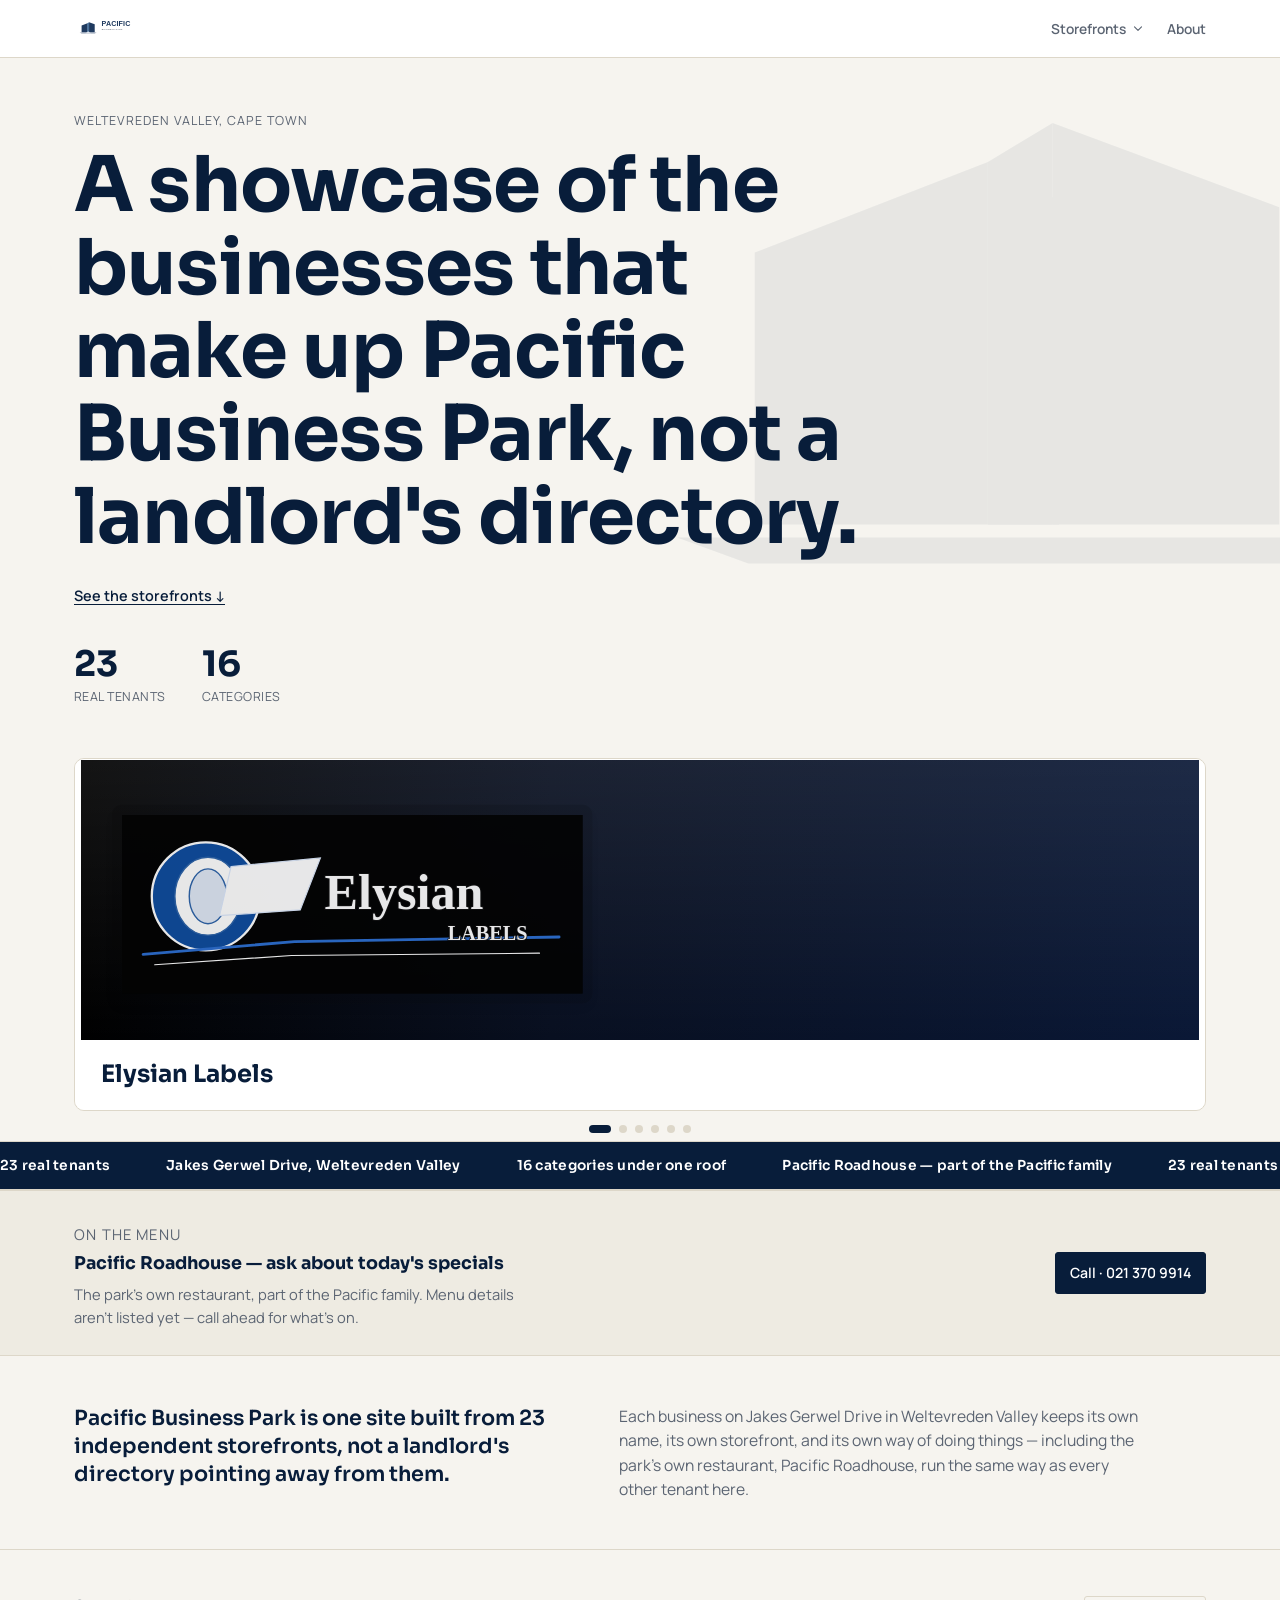
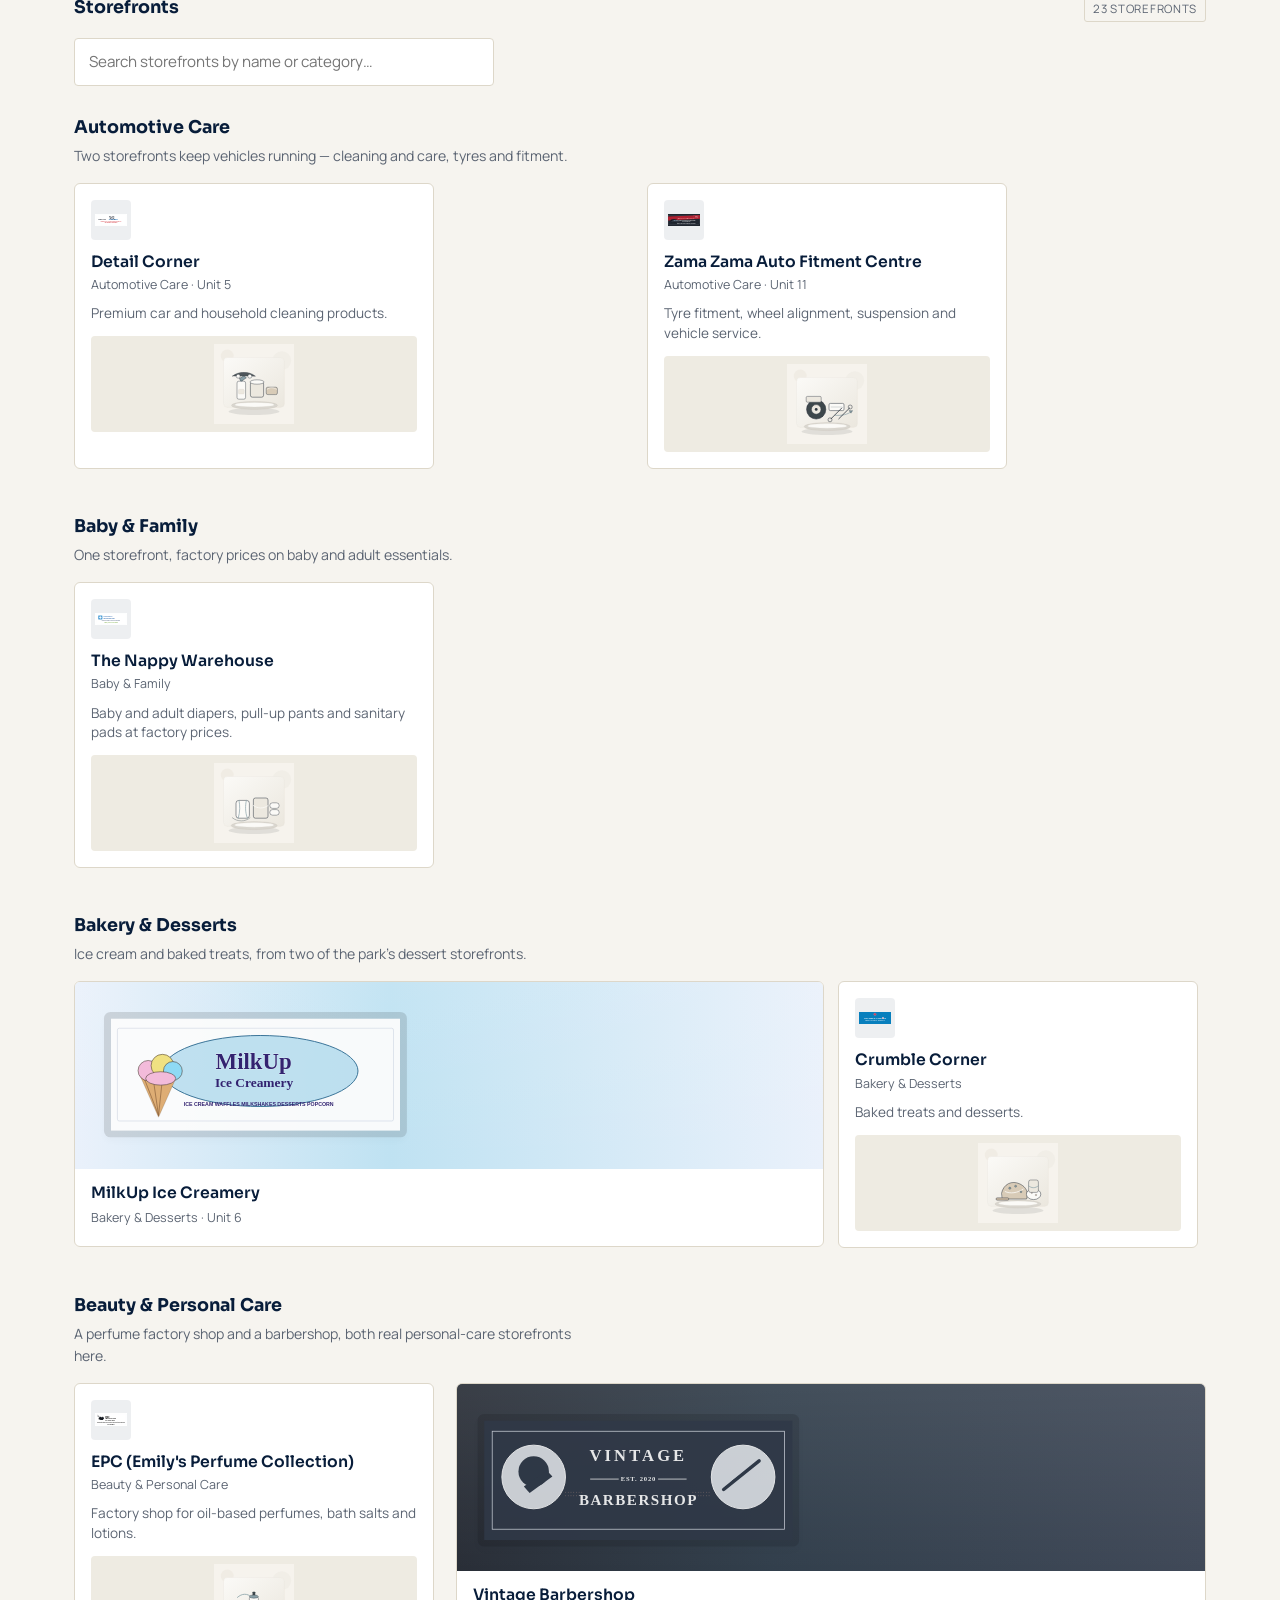
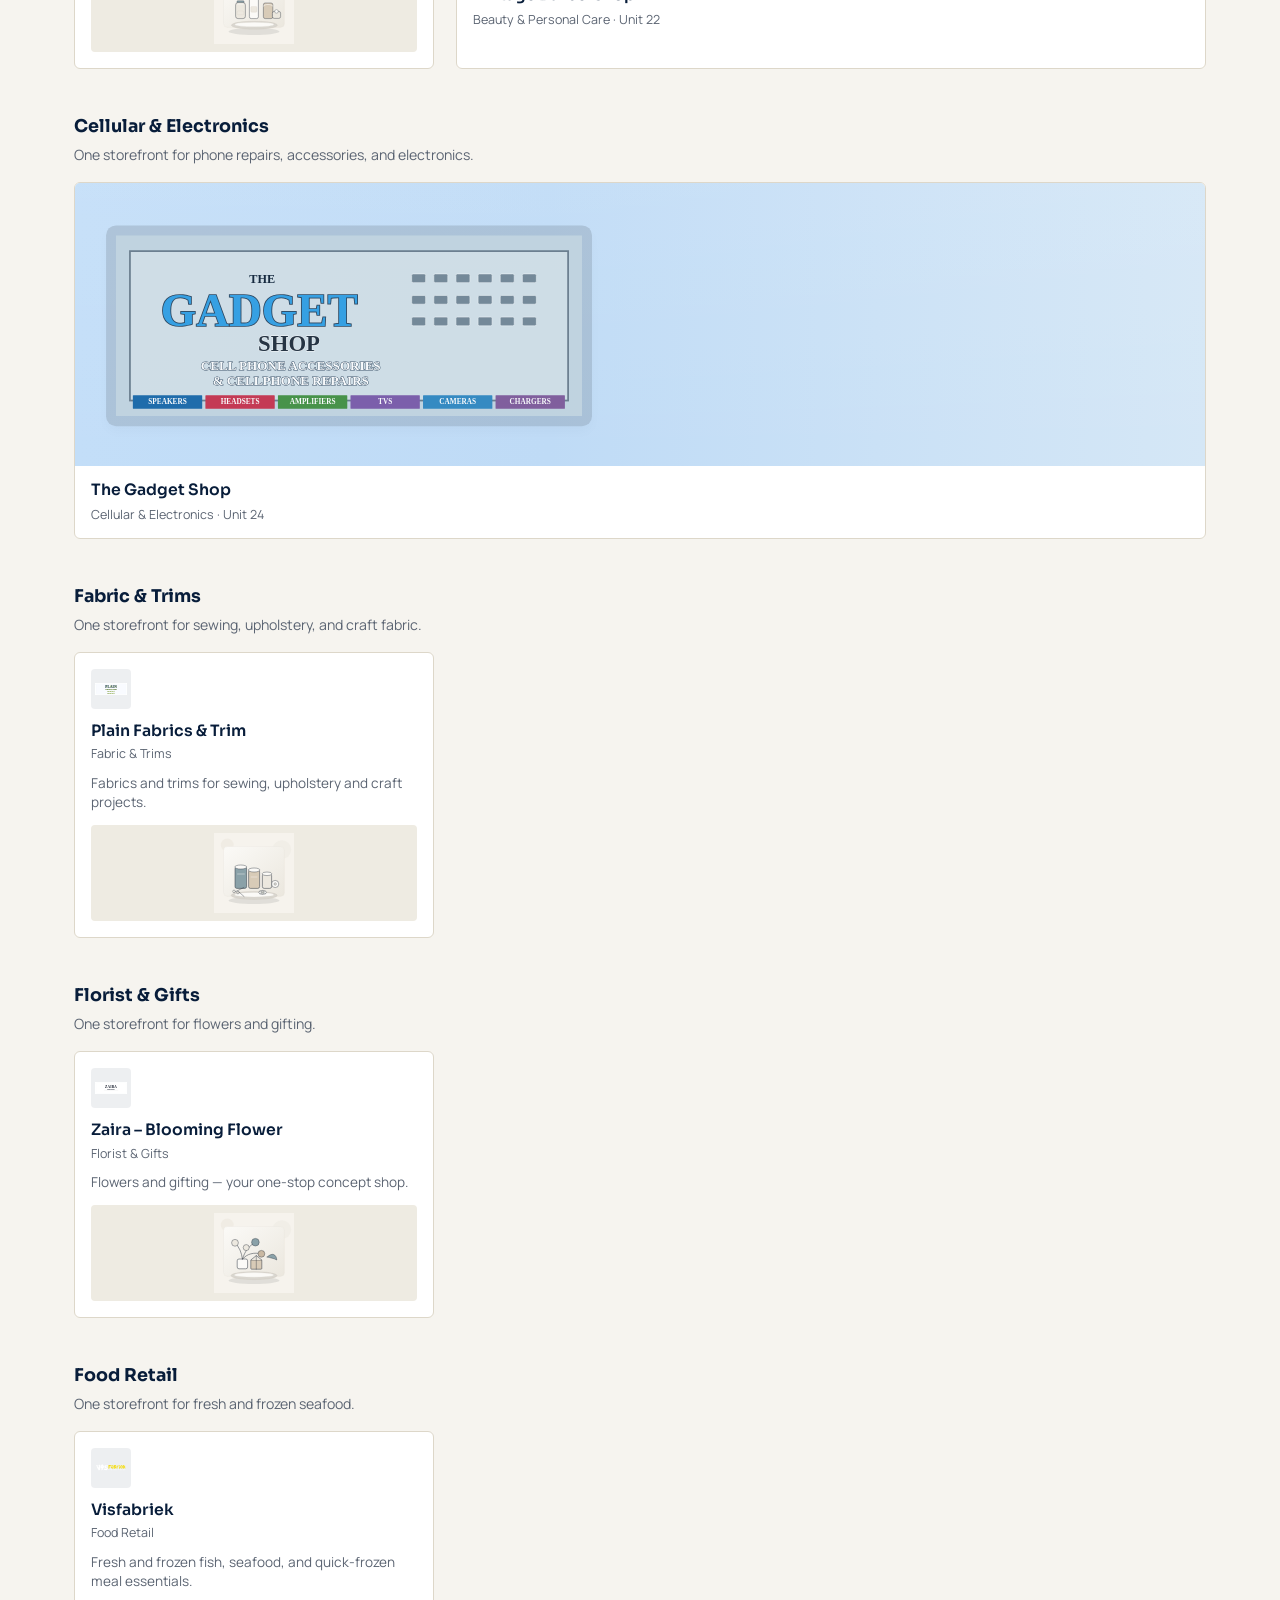
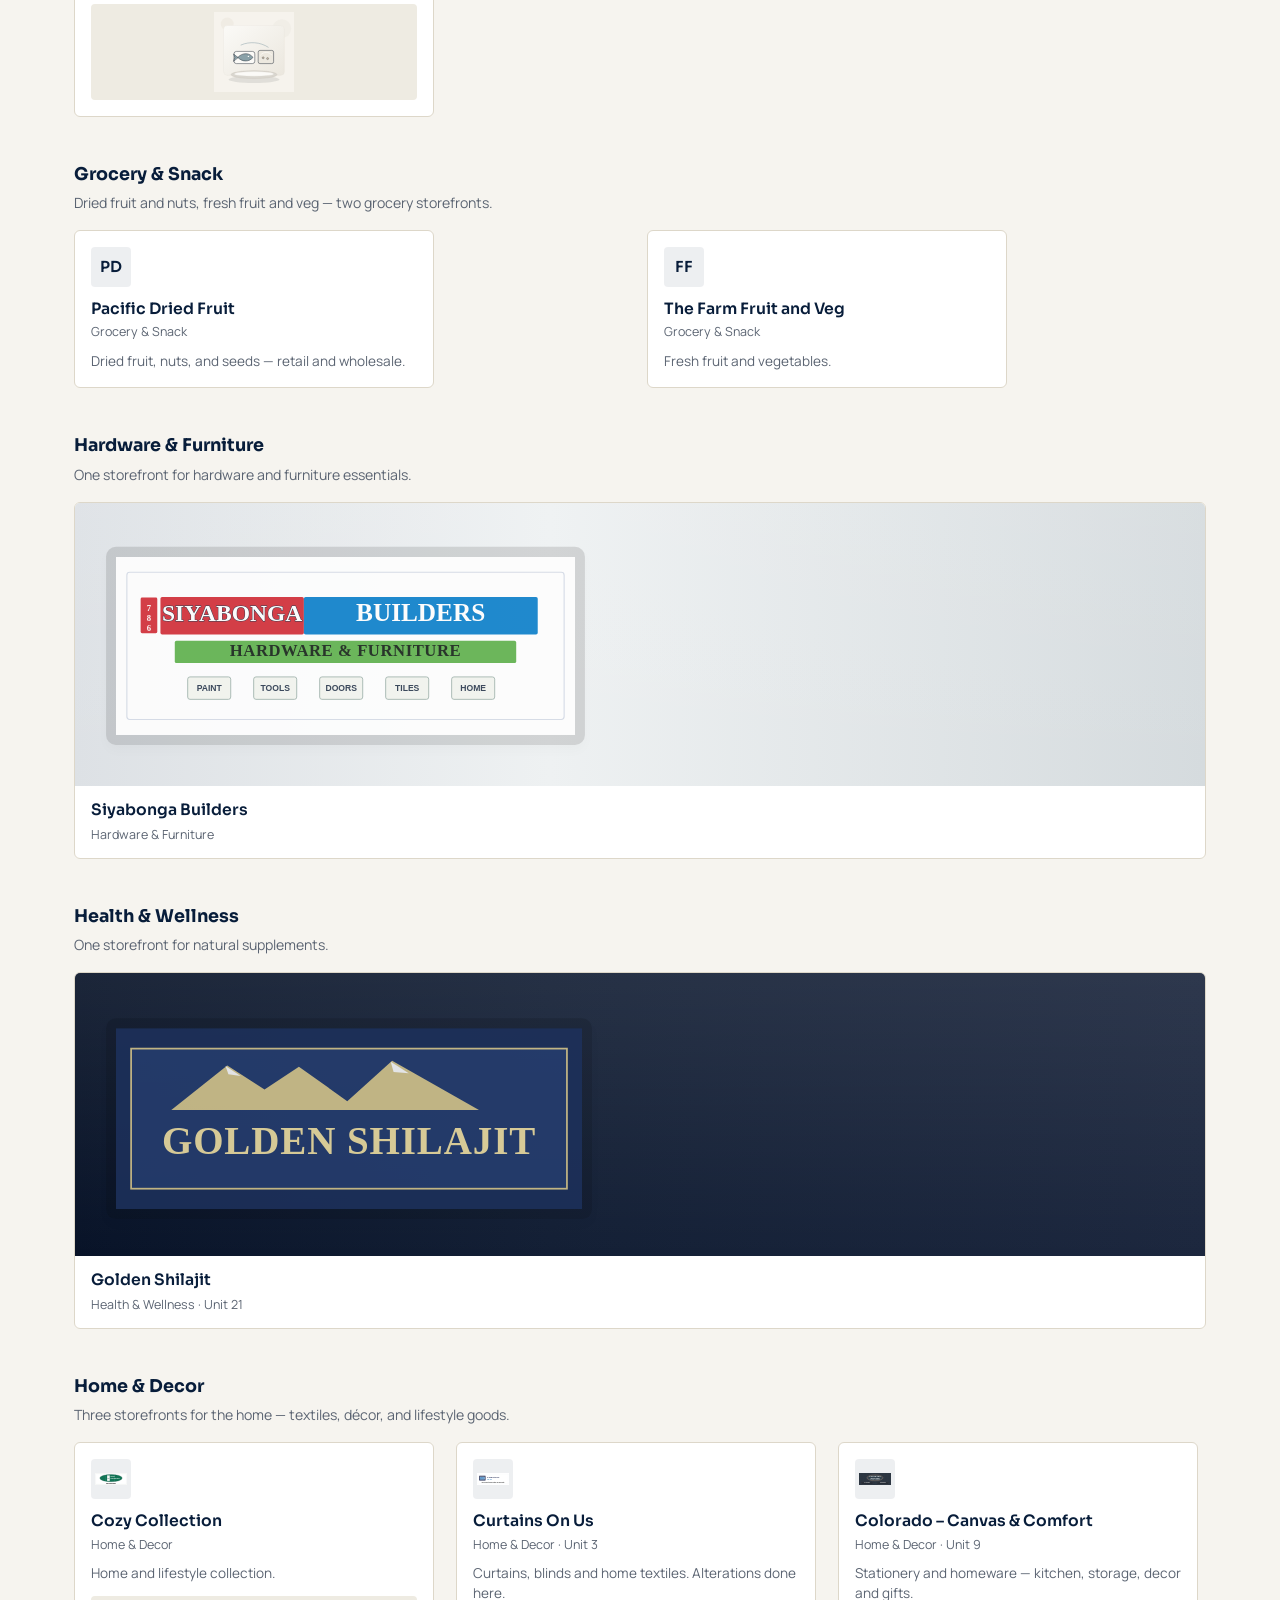
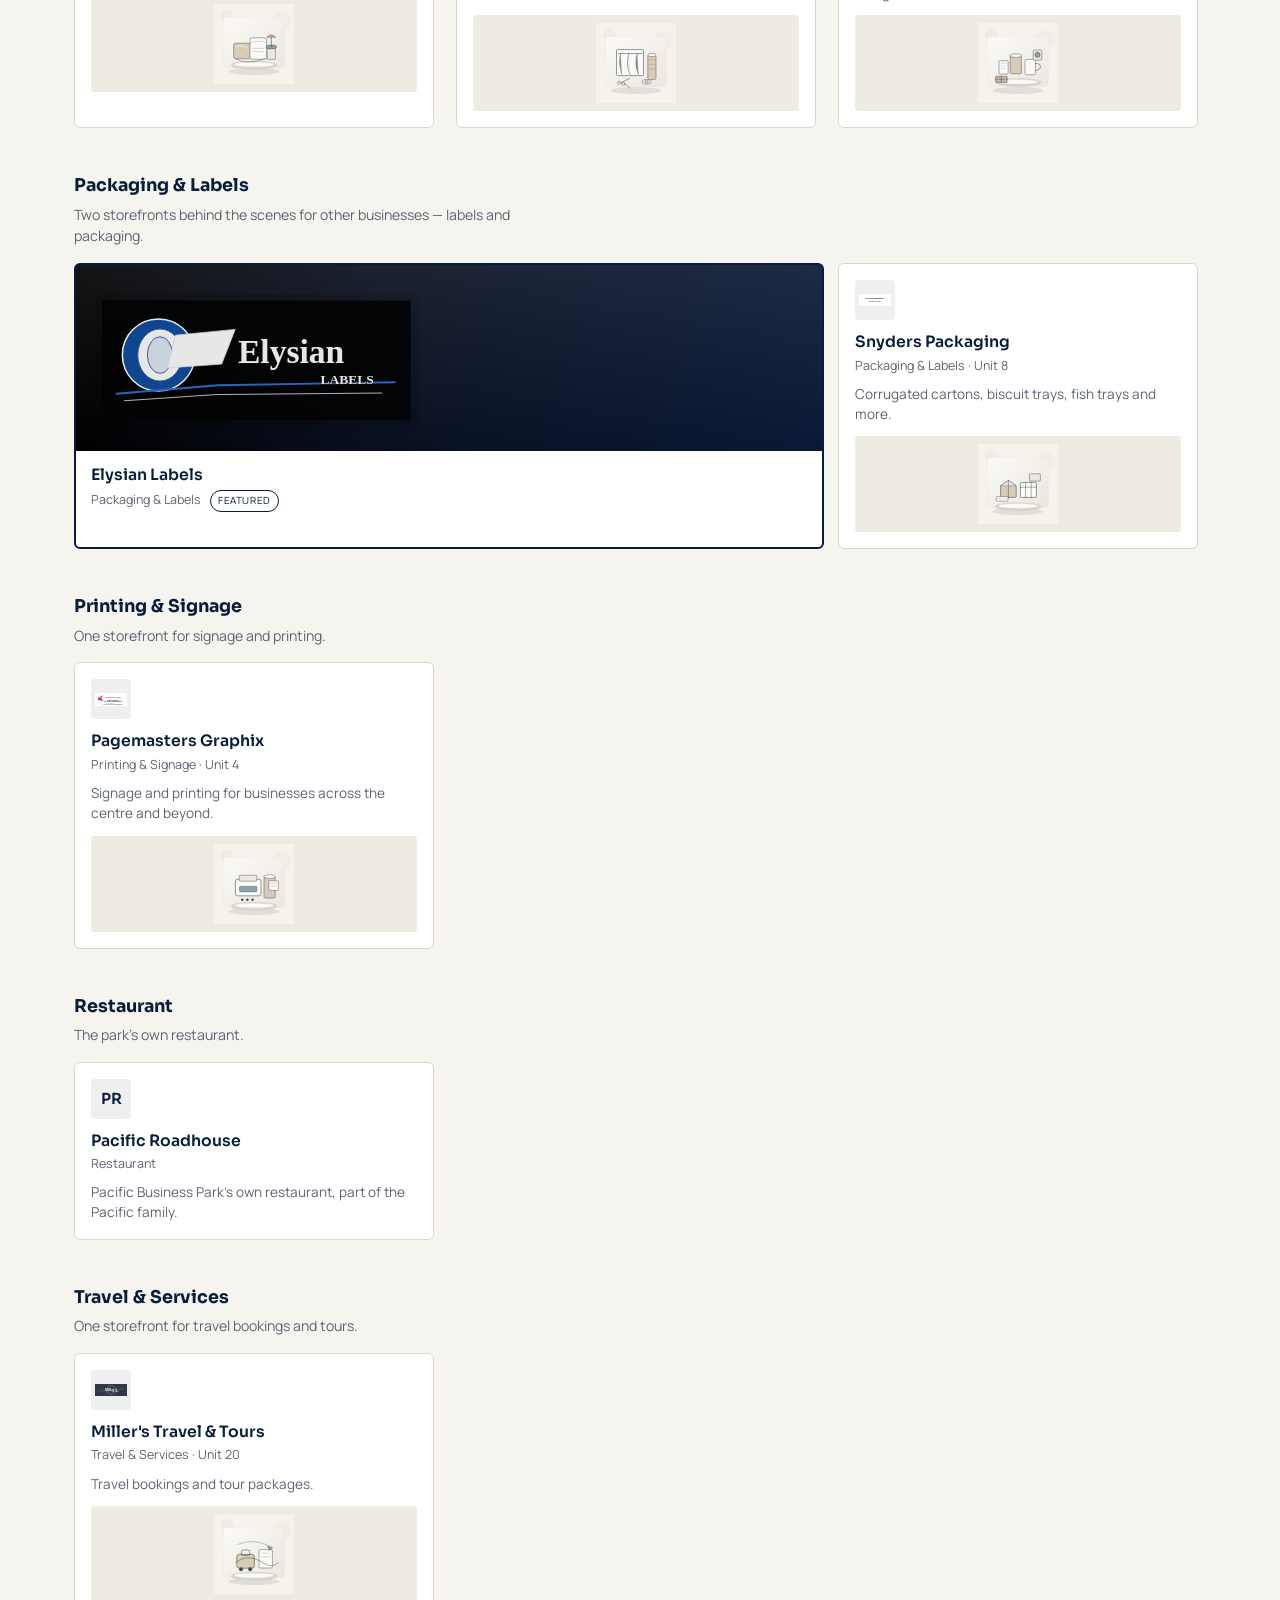
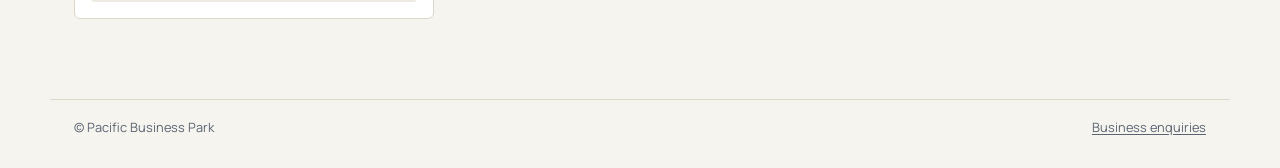
==== commit 32f72ed4: "Fix real text-collision bug on featured tiles and showcase carousel Found by actually screenshotting" ====
--- a/index.html
+++ b/index.html
@@ -68,28 +68,28 @@
 <section class="showcase" aria-label="Featured storefronts" data-reveal>
   <div class="showcase-inner">
     <div class="showcase-track" id="showcase-track">
-      <button class="showcase-slide is-active" type="button" data-store="elysian-labels" data-name="Elysian Labels" data-cat="Packaging &amp; Labels" style="background-image:url('assets/banners/elysian-labels.svg')">
-        <span class="showcase-overlay"></span>
+      <button class="showcase-slide is-active" type="button" data-store="elysian-labels" data-name="Elysian Labels" data-cat="Packaging &amp; Labels">
+        <img class="showcase-banner" src="assets/banners/elysian-labels.svg" alt="" loading="lazy">
         <span class="showcase-name">Elysian Labels</span>
       </button>
-      <button class="showcase-slide" type="button" data-store="milk-up" data-name="MilkUp Ice Creamery" data-cat="Bakery &amp; Desserts · Unit 6" style="background-image:url('assets/banners/milk-up.svg')">
-        <span class="showcase-overlay"></span>
+      <button class="showcase-slide" type="button" data-store="milk-up" data-name="MilkUp Ice Creamery" data-cat="Bakery &amp; Desserts · Unit 6">
+        <img class="showcase-banner" src="assets/banners/milk-up.svg" alt="" loading="lazy">
         <span class="showcase-name">MilkUp Ice Creamery</span>
       </button>
-      <button class="showcase-slide" type="button" data-store="the-gadget-shop" data-name="The Gadget Shop" data-cat="Cellular &amp; Electronics · Unit 24" style="background-image:url('assets/banners/the-gadget-shop.svg')">
-        <span class="showcase-overlay"></span>
+      <button class="showcase-slide" type="button" data-store="the-gadget-shop" data-name="The Gadget Shop" data-cat="Cellular &amp; Electronics · Unit 24">
+        <img class="showcase-banner" src="assets/banners/the-gadget-shop.svg" alt="" loading="lazy">
         <span class="showcase-name">The Gadget Shop</span>
       </button>
-      <button class="showcase-slide" type="button" data-store="vintage-barbershop" data-name="Vintage Barbershop" data-cat="Beauty &amp; Personal Care · Unit 22" style="background-image:url('assets/banners/vintage-barbershop.svg')">
-        <span class="showcase-overlay"></span>
+      <button class="showcase-slide" type="button" data-store="vintage-barbershop" data-name="Vintage Barbershop" data-cat="Beauty &amp; Personal Care · Unit 22">
+        <img class="showcase-banner" src="assets/banners/vintage-barbershop.svg" alt="" loading="lazy">
         <span class="showcase-name">Vintage Barbershop</span>
       </button>
-      <button class="showcase-slide" type="button" data-store="siyabonga-builders" data-name="Siyabonga Builders" data-cat="Hardware &amp; Furniture" style="background-image:url('assets/banners/siyabonga-builders.svg')">
-        <span class="showcase-overlay"></span>
+      <button class="showcase-slide" type="button" data-store="siyabonga-builders" data-name="Siyabonga Builders" data-cat="Hardware &amp; Furniture">
+        <img class="showcase-banner" src="assets/banners/siyabonga-builders.svg" alt="" loading="lazy">
         <span class="showcase-name">Siyabonga Builders</span>
       </button>
-      <button class="showcase-slide" type="button" data-store="golden-shilajit" data-name="Golden Shilajit" data-cat="Health &amp; Wellness · Unit 21" style="background-image:url('assets/banners/golden-shilajit.svg')">
-        <span class="showcase-overlay"></span>
+      <button class="showcase-slide" type="button" data-store="golden-shilajit" data-name="Golden Shilajit" data-cat="Health &amp; Wellness · Unit 21">
+        <img class="showcase-banner" src="assets/banners/golden-shilajit.svg" alt="" loading="lazy">
         <span class="showcase-name">Golden Shilajit</span>
       </button>
     </div>
@@ -177,7 +177,7 @@
     <div class="category-head"><h3>Bakery &amp; Desserts</h3><p class="category-intro">Ice cream and baked treats, from two of the park's dessert storefronts.</p></div>
     <div class="tile-grid">
       <button class="tile tile-featured" type="button" data-store="milk-up" data-name="MilkUp Ice Creamery" data-cat="Bakery &amp; Desserts · Unit 6">
-        <span class="tile-featured-overlay"></span>
+        <img class="tile-featured-banner" src="assets/banners/milk-up.svg" alt="" loading="lazy">
         <span class="tile-featured-meta">
           <span class="tile-name">MilkUp Ice Creamery</span>
           <span class="tile-cat">Bakery &amp; Desserts · Unit 6</span>
@@ -204,7 +204,7 @@
         <img class="tile-product" src="assets/products/epc.svg" alt="" loading="lazy">
       </button>
       <button class="tile tile-featured" type="button" data-store="vintage-barbershop" data-name="Vintage Barbershop" data-cat="Beauty &amp; Personal Care · Unit 22">
-        <span class="tile-featured-overlay"></span>
+        <img class="tile-featured-banner" src="assets/banners/vintage-barbershop.svg" alt="" loading="lazy">
         <span class="tile-featured-meta">
           <span class="tile-name">Vintage Barbershop</span>
           <span class="tile-cat">Beauty &amp; Personal Care · Unit 22</span>
@@ -217,7 +217,7 @@
     <div class="category-head"><h3>Cellular &amp; Electronics</h3><p class="category-intro">One storefront for phone repairs, accessories, and electronics.</p></div>
     <div class="tile-grid">
       <button class="tile tile-featured" type="button" data-store="the-gadget-shop" data-name="The Gadget Shop" data-cat="Cellular &amp; Electronics · Unit 24">
-        <span class="tile-featured-overlay"></span>
+        <img class="tile-featured-banner" src="assets/banners/the-gadget-shop.svg" alt="" loading="lazy">
         <span class="tile-featured-meta">
           <span class="tile-name">The Gadget Shop</span>
           <span class="tile-cat">Cellular &amp; Electronics · Unit 24</span>
@@ -287,7 +287,7 @@
     <div class="category-head"><h3>Hardware &amp; Furniture</h3><p class="category-intro">One storefront for hardware and furniture essentials.</p></div>
     <div class="tile-grid">
       <button class="tile tile-featured" type="button" data-store="siyabonga-builders" data-name="Siyabonga Builders" data-cat="Hardware &amp; Furniture">
-        <span class="tile-featured-overlay"></span>
+        <img class="tile-featured-banner" src="assets/banners/siyabonga-builders.svg" alt="" loading="lazy">
         <span class="tile-featured-meta">
           <span class="tile-name">Siyabonga Builders</span>
           <span class="tile-cat">Hardware &amp; Furniture</span>
@@ -300,7 +300,7 @@
     <div class="category-head"><h3>Health &amp; Wellness</h3><p class="category-intro">One storefront for natural supplements.</p></div>
     <div class="tile-grid">
       <button class="tile tile-featured" type="button" data-store="golden-shilajit" data-name="Golden Shilajit" data-cat="Health &amp; Wellness · Unit 21">
-        <span class="tile-featured-overlay"></span>
+        <img class="tile-featured-banner" src="assets/banners/golden-shilajit.svg" alt="" loading="lazy">
         <span class="tile-featured-meta">
           <span class="tile-name">Golden Shilajit</span>
           <span class="tile-cat">Health &amp; Wellness · Unit 21</span>
@@ -340,7 +340,7 @@
     <div class="category-head"><h3>Packaging &amp; Labels</h3><p class="category-intro">Two storefronts behind the scenes for other businesses — labels and packaging.</p></div>
     <div class="tile-grid">
       <button class="tile tile-featured tile-elevated" type="button" data-store="elysian-labels" data-name="Elysian Labels" data-cat="Packaging &amp; Labels">
-        <span class="tile-featured-overlay"></span>
+        <img class="tile-featured-banner" src="assets/banners/elysian-labels.svg" alt="" loading="lazy">
         <span class="tile-featured-meta">
           <span class="tile-name">Elysian Labels</span>
           <span class="tile-cat">Packaging &amp; Labels <span class="featured-badge">Featured</span></span>
@@ -406,16 +406,16 @@
 <div id="detail-templates" hidden>
 
   <template id="detail-detail-corner">
+    <span class="modal-mark"><img src="assets/logos/detail-corner.svg" alt=""></span>
     <img class="modal-product" src="assets/products/detail-corner.svg" alt="">
-    <span class="modal-mark"><img src="assets/logos/detail-corner.svg" alt=""></span>
     <p class="paired-phrase">Car care. Household care.</p>
     <p class="detail-line">Premium car and household cleaning products.</p>
     <div class="cta-row"><a class="cta primary" href="tel:0828986893">Call · 082 898 6893</a></div>
   </template>
 
   <template id="detail-zama-zama">
+    <span class="modal-mark"><img src="assets/logos/zama-zama.svg" alt=""></span>
     <img class="modal-product" src="assets/products/zama-zama.svg" alt="">
-    <span class="modal-mark"><img src="assets/logos/zama-zama.svg" alt=""></span>
     <p>New and used tyre fitment, truck tyres, wheel alignment and balancing, suspension repairs, tyre and rim repairs, vehicle service and diagnostics.</p>
     <div class="two-col-list">
       <div>New and used tyre fitment</div>
@@ -429,8 +429,8 @@
   </template>
 
   <template id="detail-the-nappy-warehouse">
+    <span class="modal-mark"><img src="assets/logos/the-nappy-warehouse.svg" alt=""></span>
     <img class="modal-product" src="assets/products/the-nappy-warehouse.svg" alt="">
-    <span class="modal-mark"><img src="assets/logos/the-nappy-warehouse.svg" alt=""></span>
     <p>Baby and adult diapers, pull-up pants, sanitary pads and linings at factory prices.</p>
     <div class="value-strip">Factory prices.</div>
     <div class="flat-list">Baby diapers · Adult diapers · Pull-up pants · Sanitary pads · Linings</div>
@@ -438,8 +438,8 @@
   </template>
 
   <template id="detail-milk-up">
+    <img class="modal-banner" src="assets/banners/milk-up.svg" alt="MilkUp Ice Creamery">
     <img class="modal-product" src="assets/products/milk-up.svg" alt="">
-    <img class="modal-banner" src="assets/banners/milk-up.svg" alt="MilkUp Ice Creamery">
     <p>Ice cream, waffles, milkshakes, desserts and popcorn.</p>
     <div class="highlights"><span>Ice cream</span><span>Waffles</span><span>Milkshakes</span><span>Desserts</span><span>Popcorn</span></div>
     <p class="detail-line">Unit 6 · 078 455 9058</p>
@@ -450,16 +450,16 @@
   </template>
 
   <template id="detail-crumble-corner">
+    <span class="modal-mark"><img src="assets/logos/crumble-corner.svg" alt=""></span>
     <img class="modal-product" src="assets/products/crumble-corner.svg" alt="">
-    <span class="modal-mark"><img src="assets/logos/crumble-corner.svg" alt=""></span>
     <p class="lead-quiet">Sweet crumble moments</p>
     <p>Baked treats and desserts.</p>
     <div class="cta-row"><a class="cta primary" href="https://maps.google.com/?q=Pacific+Business+Park,+Jakes+Gerwel+Drive,+Weltevreden+Valley" target="_blank" rel="noopener">Get directions</a></div>
   </template>
 
   <template id="detail-epc">
+    <span class="modal-mark"><img src="assets/logos/epc.svg" alt=""></span>
     <img class="modal-product" src="assets/products/epc.svg" alt="">
-    <span class="modal-mark"><img src="assets/logos/epc.svg" alt=""></span>
     <p>Factory shop for oil-based perfumes, bath salts, shower gel, room &amp; linen sprays, body wash and lotions.</p>
     <div class="eg-group"><p class="eg-head">Bath &amp; Home</p><p>Bath salts, shower gel, room &amp; linen sprays</p></div>
     <div class="eg-group"><p class="eg-head">Body</p><p>Oil-based perfumes, body wash, lotions</p></div>
@@ -467,16 +467,16 @@
   </template>
 
   <template id="detail-vintage-barbershop">
+    <img class="modal-banner" src="assets/banners/vintage-barbershop.svg" alt="Vintage Barbershop">
     <img class="modal-product" src="assets/products/vintage-barbershop.svg" alt="">
-    <img class="modal-banner" src="assets/banners/vintage-barbershop.svg" alt="Vintage Barbershop">
     <div class="vb-hours">Mon–Fri 8:30–18:00 · Sat 8:30–17:00 · Sun 8:30–14:00</div>
     <p class="vb-desc">Est. 2020 — cuts, shaves, waxing and grooming for the whole family.</p>
     <div class="cta-row"><a class="cta primary" href="https://maps.google.com/?q=Pacific+Business+Park,+Jakes+Gerwel+Drive,+Weltevreden+Valley" target="_blank" rel="noopener">Get directions</a></div>
   </template>
 
   <template id="detail-the-gadget-shop">
+    <img class="modal-banner" src="assets/banners/the-gadget-shop.svg" alt="The Gadget Shop">
     <img class="modal-product" src="assets/products/the-gadget-shop.svg" alt="">
-    <img class="modal-banner" src="assets/banners/the-gadget-shop.svg" alt="The Gadget Shop">
     <p>Cellphone accessories and repairs for iPhone, Samsung, Huawei, Honor, Oppo and Vivo, plus speakers, headsets, amplifiers, TVs, cameras and chargers.</p>
     <nav class="subnav" aria-label="Jump to category">
       <a href="#gs-brands">Phone Brands</a><a href="#gs-audio">Audio</a><a href="#gs-screens">Screens &amp; Cameras</a><a href="#gs-power">Power</a>
@@ -491,22 +491,22 @@
   </template>
 
   <template id="detail-plain-fabrics-trim">
+    <span class="modal-mark"><img src="assets/logos/plain-fabrics-trim.svg" alt=""></span>
     <img class="modal-product" src="assets/products/plain-fabrics-trim.svg" alt="">
-    <span class="modal-mark"><img src="assets/logos/plain-fabrics-trim.svg" alt=""></span>
     <p>Fabrics and trims for <strong>sewing</strong>, <strong>upholstery</strong> and <strong>craft</strong> projects.</p>
     <div class="cta-row"><a class="cta primary" href="tel:0829947514">Call · 082 994 7514</a></div>
   </template>
 
   <template id="detail-zaira">
+    <span class="modal-mark"><img src="assets/logos/zaira.svg" alt=""></span>
     <img class="modal-product" src="assets/products/zaira.svg" alt="">
-    <span class="modal-mark"><img src="assets/logos/zaira.svg" alt=""></span>
     <p class="za-desc">Flowers and gifting — your one-stop concept shop.</p>
     <div class="cta-row"><a class="cta primary" href="tel:0670901549">Call · 067 090 1549</a></div>
   </template>
 
   <template id="detail-visfabriek">
+    <span class="modal-mark"><img src="assets/logos/visfabriek.svg" alt=""></span>
     <img class="modal-product" src="assets/products/visfabriek.svg" alt="">
-    <span class="modal-mark"><img src="assets/logos/visfabriek.svg" alt=""></span>
     <p class="vf-tagline">Fresh and frozen fish, seafood, and quick-frozen meal essentials.</p>
     <div class="cta-row"><a class="cta primary" href="https://maps.google.com/?q=Pacific+Business+Park,+Jakes+Gerwel+Drive,+Weltevreden+Valley" target="_blank" rel="noopener">Get directions</a></div>
   </template>
@@ -527,47 +527,47 @@
   </template>
 
   <template id="detail-siyabonga-builders">
+    <img class="modal-banner" src="assets/banners/siyabonga-builders.svg" alt="Siyabonga Builders">
     <img class="modal-product" src="assets/products/siyabonga-builders.svg" alt="">
-    <img class="modal-banner" src="assets/banners/siyabonga-builders.svg" alt="Siyabonga Builders">
     <p class="sb-desc">Hardware and furniture — roofing sheets, taps and basins, doors, windows, mattresses, sofas and bunk beds.</p>
     <div class="stocklist">Roofing sheets · Taps · Basins · Doors · Windows · Mattresses · Sofas · Bunk beds</div>
     <div class="cta-row"><a class="cta primary" href="https://maps.google.com/?q=Pacific+Business+Park,+Jakes+Gerwel+Drive,+Weltevreden+Valley" target="_blank" rel="noopener">Get directions to Pacific Business Park</a></div>
   </template>
 
   <template id="detail-golden-shilajit">
+    <img class="modal-banner" src="assets/banners/golden-shilajit.svg" alt="Golden Shilajit">
     <img class="modal-product" src="assets/products/golden-shilajit.svg" alt="">
-    <img class="modal-banner" src="assets/banners/golden-shilajit.svg" alt="Golden Shilajit">
     <p>Purified Himalayan shilajit and natural supplements for energy, strength and stamina.</p>
     <div class="pill-row"><span class="pill">Energy</span><span class="pill">Strength</span><span class="pill">Stamina</span></div>
     <div class="cta-row"><a class="cta primary" href="tel:0839909467">Call · 083 990 9467</a></div>
   </template>
 
   <template id="detail-cozy-collection">
+    <span class="modal-mark"><img src="assets/logos/cozy-collection.svg" alt=""></span>
     <img class="modal-product" src="assets/products/cozy-collection.svg" alt="">
-    <span class="modal-mark"><img src="assets/logos/cozy-collection.svg" alt=""></span>
     <p><strong>Home</strong> and <strong>lifestyle</strong> collection.</p>
     <div class="cta-row"><a class="cta primary" href="tel:0659062887">Call · 065 906 2887</a></div>
   </template>
 
   <template id="detail-curtains-on-us">
+    <span class="modal-mark"><img src="assets/logos/curtains-on-us.svg" alt=""></span>
     <img class="modal-product" src="assets/products/curtains-on-us.svg" alt="">
-    <span class="modal-mark"><img src="assets/logos/curtains-on-us.svg" alt=""></span>
     <p class="display-tagline">find the perfect pieces to match your unique taste</p>
     <p class="detail-line">Curtains, blinds and home textiles. Sewing alterations done here.</p>
     <div class="cta-row"><a class="cta primary" href="https://maps.google.com/?q=Pacific+Business+Park,+Jakes+Gerwel+Drive,+Weltevreden+Valley" target="_blank" rel="noopener">Get directions</a></div>
   </template>
 
   <template id="detail-colorado-canvas-comfort">
+    <span class="modal-mark"><img src="assets/logos/colorado-canvas-comfort.svg" alt=""></span>
     <img class="modal-product" src="assets/products/colorado-canvas-comfort.svg" alt="">
-    <span class="modal-mark"><img src="assets/logos/colorado-canvas-comfort.svg" alt=""></span>
     <p>Stationery and homeware — kitchen essentials, storage solutions, decor, accessories and gifts.</p>
     <div class="word-row">Kitchen essentials &middot; Storage solutions &middot; Decor &middot; Accessories &middot; Gifts</div>
     <div class="cta-row"><a class="cta primary" href="https://maps.google.com/?q=Pacific+Business+Park,+Jakes+Gerwel+Drive,+Weltevreden+Valley" target="_blank" rel="noopener">Get directions</a></div>
   </template>
 
   <template id="detail-elysian-labels">
+    <img class="modal-banner" src="assets/banners/elysian-labels.svg" alt="Elysian Labels">
     <img class="modal-product" src="assets/products/elysian-labels.svg" alt="">
-    <img class="modal-banner" src="assets/banners/elysian-labels.svg" alt="Elysian Labels">
     <div class="ely-grid">
       <p class="ely-desc">Barcode and thermal label rolls, ribbons, and custom garment labelling for retail and logistics.</p>
       <div class="ely-value">Barcode and thermal labels aren't a discretionary purchase for the retailers and logistics operators around them. They're what keeps stock scanning, shipment tracking, and garment tagging running day to day.</div>
@@ -579,8 +579,8 @@
   </template>
 
   <template id="detail-snyders-packaging">
+    <span class="modal-mark"><img src="assets/logos/snyders-packaging.svg" alt=""></span>
     <img class="modal-product" src="assets/products/snyders-packaging.svg" alt="">
-    <span class="modal-mark"><img src="assets/logos/snyders-packaging.svg" alt=""></span>
     <p>Corrugated cartons, biscuit trays, pads and divisions, fish trays and boxes, samoosa trays, apple boxes and used boxes.</p>
     <div class="spec-list">
       <div class="spec-row">Corrugated cartons</div><div class="spec-row">Biscuit trays</div><div class="spec-row">Pads and divisions</div>
@@ -593,8 +593,8 @@
   </template>
 
   <template id="detail-pagemasters-graphix">
+    <span class="modal-mark"><img src="assets/logos/pagemasters-graphix.svg" alt=""></span>
     <img class="modal-product" src="assets/products/pagemasters-graphix.svg" alt="">
-    <span class="modal-mark"><img src="assets/logos/pagemasters-graphix.svg" alt=""></span>
     <p class="blockquote-aside">"Signage and printing for businesses across the centre and beyond."</p>
     <p class="detail-line">082 526 0816 · pagemastersgraphix.com</p>
     <div class="cta-row"><a class="cta primary" href="tel:0825260816">Call · 082 526 0816</a></div>
@@ -615,8 +615,8 @@
   </template>
 
   <template id="detail-millers-travel-tours">
+    <span class="modal-mark"><img src="assets/logos/millers-travel-tours.svg" alt=""></span>
     <img class="modal-product" src="assets/products/millers-travel-tours.svg" alt="">
-    <span class="modal-mark"><img src="assets/logos/millers-travel-tours.svg" alt=""></span>
     <p>Travel bookings and tour packages.</p>
     <div class="hours-table">
       <div class="hours-row"><span>Mon–Thu</span><span>9:00–16:30</span></div>
--- a/style.css
+++ b/style.css
@@ -136,19 +136,14 @@
 /* ================= STORE SHOWCASE CAROUSEL ================= */
 .showcase{max-width:var(--col-wide);margin:0 auto;padding:0 24px 8px;}
 .showcase-inner{position:relative;}
-.showcase-track{position:relative;height:min(46vw,380px);min-height:220px;border-radius:10px;overflow:hidden;}
+.showcase-track{position:relative;border-radius:10px;overflow:hidden;background:var(--surface-soft);border:1px solid var(--line);}
 .showcase-slide{
-  position:absolute;inset:0;
-  display:flex;align-items:flex-end;
-  border:0;cursor:pointer;text-align:left;
-  background-size:cover;background-position:center;
-  opacity:0;pointer-events:none;
-  transition:opacity .6s ease;
-}
-.showcase-slide.is-active{opacity:1;pointer-events:auto;}
-@media (prefers-reduced-motion:reduce){.showcase-slide{transition:none;}}
-.showcase-overlay{position:absolute;inset:0;background:linear-gradient(to top,rgba(0,0,0,.75) 0%,rgba(0,0,0,.1) 60%,rgba(0,0,0,0) 100%);}
-.showcase-name{position:relative;z-index:1;padding:20px 24px;font-family:"Sora",sans-serif;font-weight:700;font-size:clamp(1.2rem,2.6vw,1.7rem);color:#fff;}
+  display:none;flex-direction:column;width:100%;
+  border:0;cursor:pointer;text-align:left;background:var(--surface);
+}
+.showcase-slide.is-active{display:flex;}
+.showcase-banner{display:block;width:100%;height:auto;}
+.showcase-name{padding:16px 20px;font-family:"Sora",sans-serif;font-weight:700;font-size:clamp(1.1rem,2.4vw,1.5rem);color:var(--heading);}
 .showcase-dots{display:flex;justify-content:center;gap:8px;margin-top:14px;}
 .showcase-dot{width:8px;height:8px;border-radius:50%;border:0;background:var(--line);cursor:pointer;padding:0;}
 .showcase-dot.is-active{background:var(--accent);width:22px;border-radius:4px;transition:width .25s ease;}
@@ -249,37 +244,21 @@
   color:var(--accent);border:1px solid var(--accent);border-radius:999px;padding:2px 7px;vertical-align:middle;
 }
 
-/* Featured tiles: real banner as background, span 2 columns on wide viewports */
+/* Featured tiles: real banner shown in full (no crop), text sits below it, never on top of it */
 .tile-featured{
   grid-column:span 2;
-  min-height:200px;max-width:none;
+  max-width:none;
   padding:0;
   overflow:hidden;
-  justify-content:flex-end;
-  color:#fff;
-  background-size:cover;background-position:center;
+  display:flex;flex-direction:column;
   transition:transform .12s ease-out,border-color .18s ease;
   will-change:transform;
 }
 @media(max-width:520px){.tile-featured{grid-column:span 1;}}
-.tile-featured[data-store="milk-up"]{background-image:url('assets/banners/milk-up.svg');}
-.tile-featured[data-store="the-gadget-shop"]{background-image:url('assets/banners/the-gadget-shop.svg');}
-.tile-featured[data-store="vintage-barbershop"]{background-image:url('assets/banners/vintage-barbershop.svg');}
-.tile-featured[data-store="siyabonga-builders"]{background-image:url('assets/banners/siyabonga-builders.svg');}
-.tile-featured[data-store="golden-shilajit"]{background-image:url('assets/banners/golden-shilajit.svg');}
-.tile-featured[data-store="elysian-labels"]{background-image:url('assets/banners/elysian-labels.svg');}
-.tile-featured-overlay{
-  position:absolute;inset:0;
-  background:linear-gradient(to top,rgba(0,0,0,.72) 0%,rgba(0,0,0,.15) 55%,rgba(0,0,0,0) 100%);
-}
-.tile-featured-logo{
-  position:relative;z-index:1;
-  max-width:120px;max-height:44px;width:auto;height:auto;object-fit:contain;
-  margin:16px 0 0 16px;align-self:flex-start;
-}
-.tile-featured-meta{position:relative;z-index:1;display:flex;flex-direction:column;gap:2px;padding:14px 16px;}
-.tile-featured-meta .tile-name{color:#fff;}
-.tile-featured-meta .tile-cat{color:rgba(255,255,255,.82);}
+.tile-featured-banner{display:block;width:100%;height:auto;background:var(--surface-soft);}
+.tile-featured-meta{display:flex;flex-direction:column;gap:2px;padding:14px 16px;}
+.tile-featured-meta .tile-name{color:var(--heading);}
+.tile-featured-meta .tile-cat{color:var(--ink-soft);}
 .tile-elevated{outline:2px solid var(--accent);outline-offset:-2px;}
 
 /* ================= MODAL ================= */
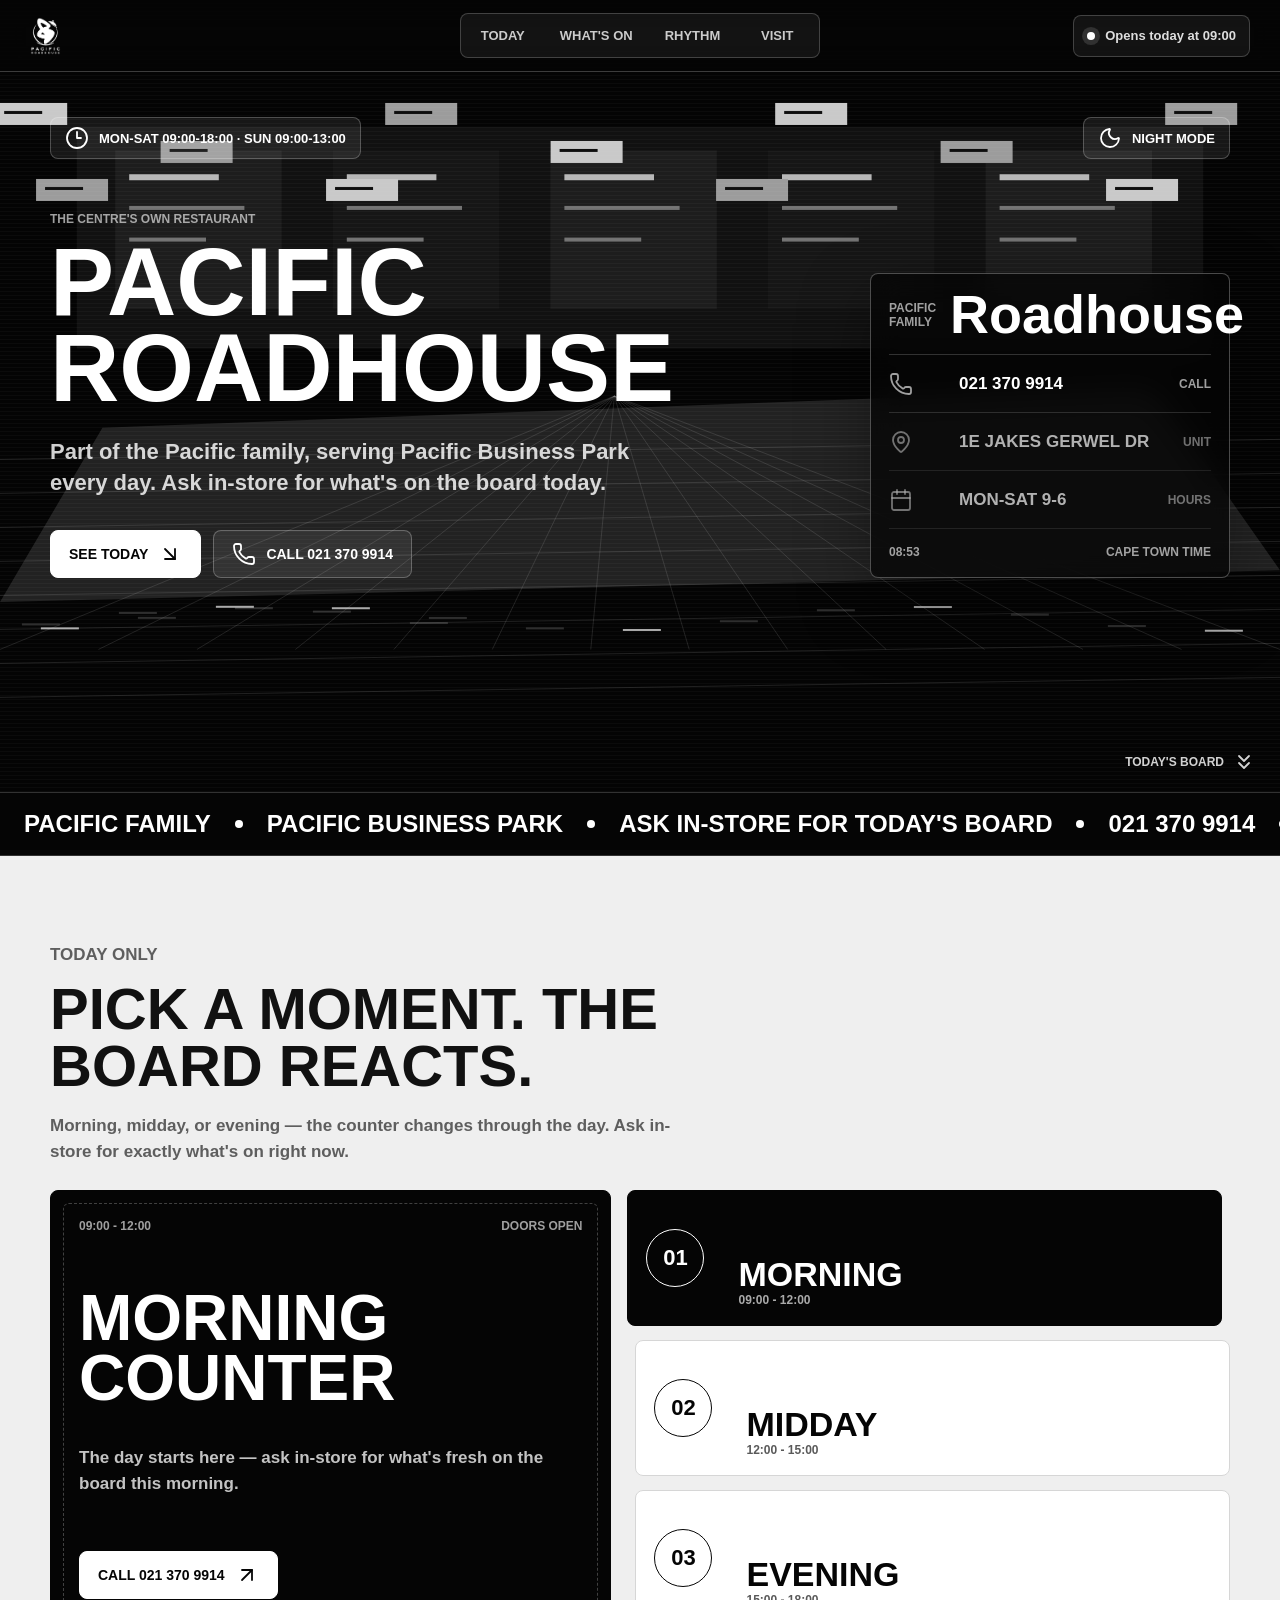
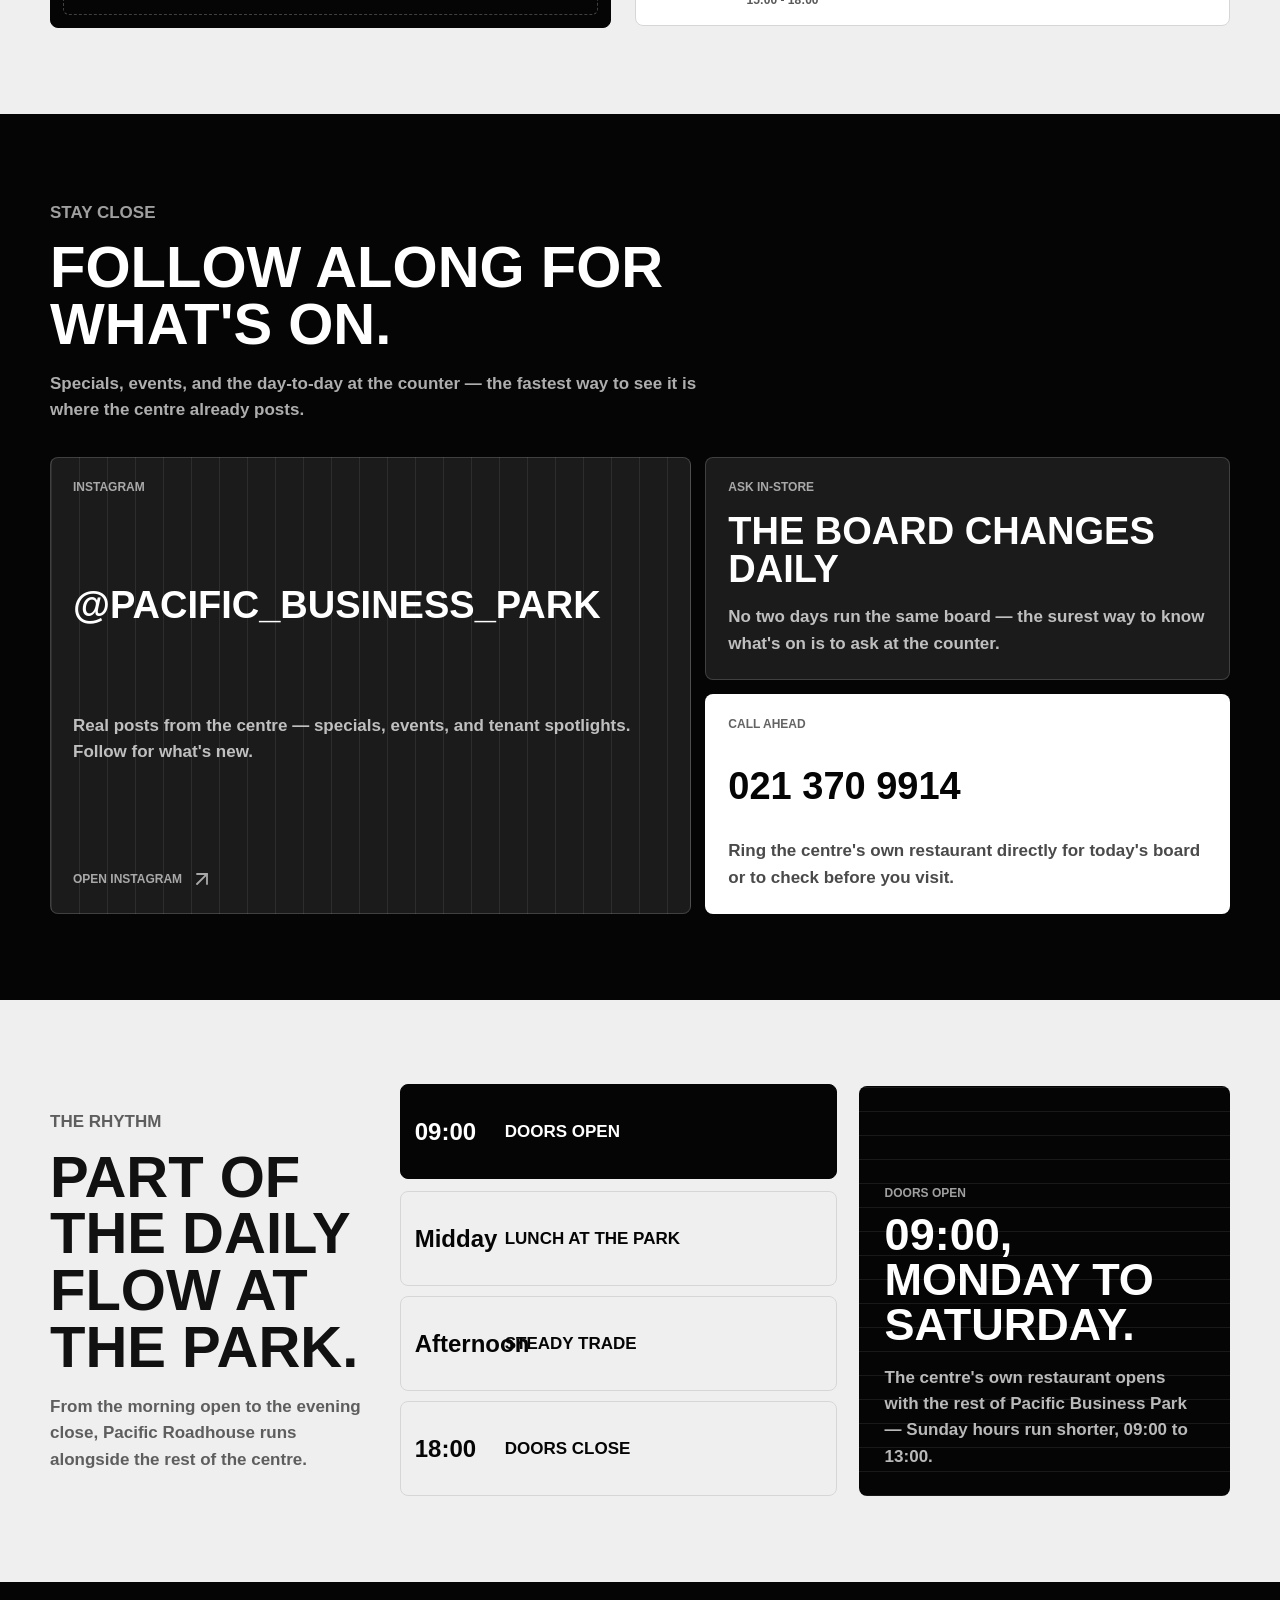
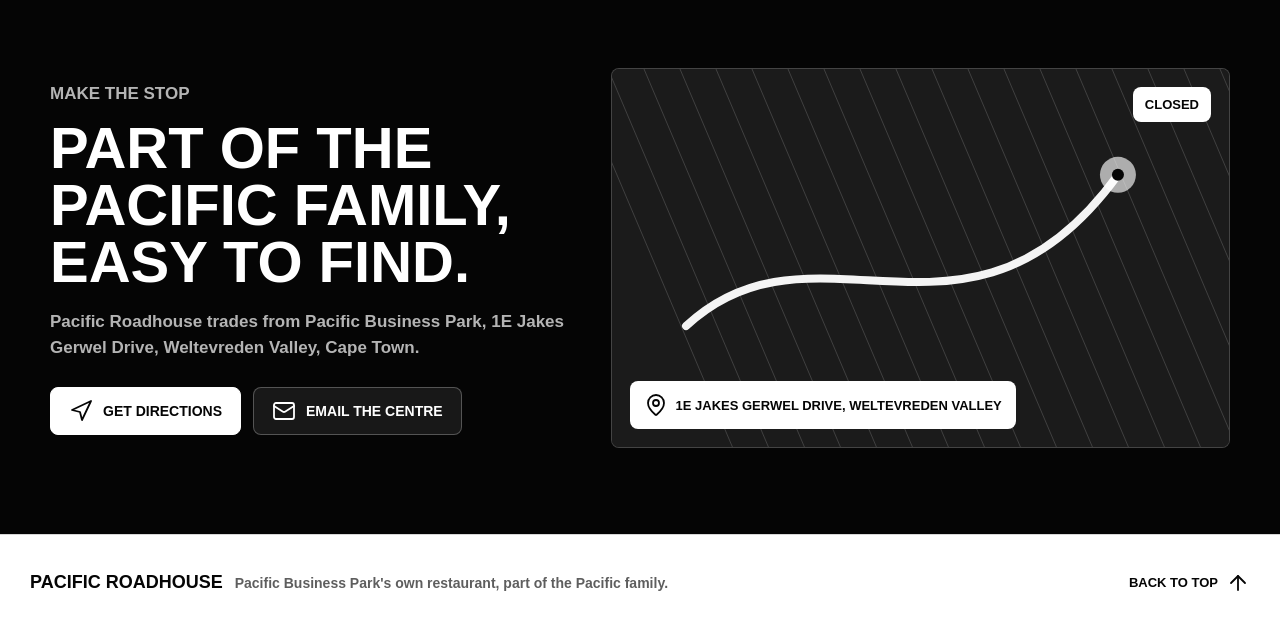
==== commit c7c5f6e4: "Pacific Roadhouse: real greyscale site built on Codex's cafeteria-wow concept Codex-built structural" ====
--- a/index.html
+++ b/index.html
@@ -1,647 +1,309 @@
-<!DOCTYPE html>
+<!doctype html>
 <html lang="en">
-<head>
-<meta charset="UTF-8">
-<meta name="viewport" content="width=device-width, initial-scale=1.0">
-<title>Pacific Business Park</title>
-<meta name="description" content="A showcase of the businesses that make up Pacific Business Park — 23 real tenants, presented as the park's own storefronts.">
-<meta name="robots" content="noindex">
-<link rel="preconnect" href="https://fonts.googleapis.com">
-<link rel="preconnect" href="https://fonts.gstatic.com" crossorigin>
-<link href="https://fonts.googleapis.com/css2?family=Manrope:wght@400;500;600;700&family=Sora:wght@500;600;700&display=swap" rel="stylesheet">
-<link rel="stylesheet" href="style.css">
-</head>
-<body>
-
-<nav class="topnav" id="site-nav">
-  <div class="topnav-inner">
-    <a class="wordmark" href="#top"><img class="nav-logo" src="assets/brand/pacific-business-park-logo.svg" alt="Pacific Business Park" height="26"></a>
-    <div class="topnav-links">
-      <button class="mega-toggle" id="mega-toggle" type="button" aria-expanded="false" aria-controls="mega-menu">
-        Storefronts
-        <svg class="mega-chev" viewBox="0 0 20 20" fill="none" aria-hidden="true"><path d="M5 7l5 5 5-5" stroke="currentColor" stroke-width="1.6" stroke-linecap="round" stroke-linejoin="round"/></svg>
-      </button>
-      <a href="#about">About</a>
-    </div>
-  </div>
-  <div class="mega-menu" id="mega-menu" hidden>
-    <div class="mega-menu-inner">
-      <a href="#cat-automotive-care">Automotive Care</a>
-      <a href="#cat-baby-family">Baby &amp; Family</a>
-      <a href="#cat-bakery-desserts">Bakery &amp; Desserts</a>
-      <a href="#cat-beauty-personal-care">Beauty &amp; Personal Care</a>
-      <a href="#cat-cellular-electronics">Cellular &amp; Electronics</a>
-      <a href="#cat-fabric-trims">Fabric &amp; Trims</a>
-      <a href="#cat-florist-gifts">Florist &amp; Gifts</a>
-      <a href="#cat-food-retail">Food Retail</a>
-      <a href="#cat-grocery-snack">Grocery &amp; Snack</a>
-      <a href="#cat-hardware-furniture">Hardware &amp; Furniture</a>
-      <a href="#cat-health-wellness">Health &amp; Wellness</a>
-      <a href="#cat-home-decor">Home &amp; Decor</a>
-      <a href="#cat-packaging-labels">Packaging &amp; Labels</a>
-      <a href="#cat-printing-signage">Printing &amp; Signage</a>
-      <a href="#cat-restaurant">Restaurant</a>
-      <a href="#cat-travel-services">Travel &amp; Services</a>
-    </div>
-  </div>
-</nav>
-
-<section class="hero" id="top">
-  <svg class="hero-watermark" viewBox="0 0 210 220" aria-hidden="true">
-    <path d="M0 150 L210 150 L188 158 L22 158 Z"/>
-    <path d="M24 146 L24 62 L96 34 L96 146 Z"/>
-    <path d="M96 34 L118 46 L118 146 L96 146 Z"/>
-    <path d="M186 146 L186 48 L116 22 L116 146 Z"/>
-    <path d="M116 22 L96 34 L96 146 L116 146 Z"/>
-  </svg>
-  <div class="hero-inner">
-    <p class="eyebrow">Weltevreden Valley, Cape Town</p>
-    <h1 class="hero-line">A showcase of the businesses that make up Pacific Business Park, not a landlord's directory.</h1>
-    <a class="hero-link" href="#storefronts">See the storefronts &#8595;</a>
-    <div class="hero-stats">
-      <div class="stat"><span class="stat-num" data-count-to="23">0</span><span class="stat-label">Real tenants</span></div>
-      <div class="stat"><span class="stat-num" data-count-to="16">0</span><span class="stat-label">Categories</span></div>
-    </div>
-  </div>
-</section>
-
-<section class="showcase" aria-label="Featured storefronts" data-reveal>
-  <div class="showcase-inner">
-    <div class="showcase-track" id="showcase-track">
-      <button class="showcase-slide is-active" type="button" data-store="elysian-labels" data-name="Elysian Labels" data-cat="Packaging &amp; Labels">
-        <img class="showcase-banner" src="assets/banners/elysian-labels.svg" alt="" loading="lazy">
-        <span class="showcase-name">Elysian Labels</span>
-      </button>
-      <button class="showcase-slide" type="button" data-store="milk-up" data-name="MilkUp Ice Creamery" data-cat="Bakery &amp; Desserts · Unit 6">
-        <img class="showcase-banner" src="assets/banners/milk-up.svg" alt="" loading="lazy">
-        <span class="showcase-name">MilkUp Ice Creamery</span>
-      </button>
-      <button class="showcase-slide" type="button" data-store="the-gadget-shop" data-name="The Gadget Shop" data-cat="Cellular &amp; Electronics · Unit 24">
-        <img class="showcase-banner" src="assets/banners/the-gadget-shop.svg" alt="" loading="lazy">
-        <span class="showcase-name">The Gadget Shop</span>
-      </button>
-      <button class="showcase-slide" type="button" data-store="vintage-barbershop" data-name="Vintage Barbershop" data-cat="Beauty &amp; Personal Care · Unit 22">
-        <img class="showcase-banner" src="assets/banners/vintage-barbershop.svg" alt="" loading="lazy">
-        <span class="showcase-name">Vintage Barbershop</span>
-      </button>
-      <button class="showcase-slide" type="button" data-store="siyabonga-builders" data-name="Siyabonga Builders" data-cat="Hardware &amp; Furniture">
-        <img class="showcase-banner" src="assets/banners/siyabonga-builders.svg" alt="" loading="lazy">
-        <span class="showcase-name">Siyabonga Builders</span>
-      </button>
-      <button class="showcase-slide" type="button" data-store="golden-shilajit" data-name="Golden Shilajit" data-cat="Health &amp; Wellness · Unit 21">
-        <img class="showcase-banner" src="assets/banners/golden-shilajit.svg" alt="" loading="lazy">
-        <span class="showcase-name">Golden Shilajit</span>
-      </button>
-    </div>
-    <div class="showcase-dots" id="showcase-dots" role="tablist" aria-label="Featured storefronts"></div>
-  </div>
-</section>
-
-<div class="attr-marquee" aria-hidden="true">
-  <div class="attr-marquee-track">
-    <span>23 real tenants</span>
-    <span>Jakes Gerwel Drive, Weltevreden Valley</span>
-    <span>16 categories under one roof</span>
-    <span>Pacific Roadhouse — part of the Pacific family</span>
-    <span>23 real tenants</span>
-    <span>Jakes Gerwel Drive, Weltevreden Valley</span>
-    <span>16 categories under one roof</span>
-    <span>Pacific Roadhouse — part of the Pacific family</span>
-  </div>
-</div>
-
-<section class="specials-strip" aria-label="Pacific Roadhouse specials" data-reveal>
-  <div class="specials-inner">
-    <div>
-      <p class="eyebrow">On The Menu</p>
-      <h3>Pacific Roadhouse — ask about today's specials</h3>
-      <p>The park's own restaurant, part of the Pacific family. Menu details aren't listed yet — call ahead for what's on.</p>
-    </div>
-    <a class="cta primary" href="tel:0213709914">Call · 021 370 9914</a>
-  </div>
-</section>
-
-<section class="about" id="about" data-reveal>
-  <div class="about-inner">
-    <p class="about-lead">Pacific Business Park is one site built from 23 independent storefronts, not a landlord's directory pointing away from them.</p>
-    <p class="about-body">Each business on Jakes Gerwel Drive in Weltevreden Valley keeps its own name, its own storefront, and its own way of doing things — including the park's own restaurant, Pacific Roadhouse, run the same way as every other tenant here.</p>
-  </div>
-</section>
-
-<section class="directory-section" id="storefronts">
-  <div class="section-head">
-    <h2>Storefronts</h2>
-    <span class="pilot-tag">23 storefronts</span>
-  </div>
-  <div class="search-row">
-    <input type="search" id="store-search" class="search-input" placeholder="Search storefronts by name or category&hellip;" aria-label="Search storefronts">
-  </div>
-  <p class="no-results" hidden>No storefronts match your search.</p>
-
-  <div class="directory">
-
-  <section class="category-group" id="cat-automotive-care" data-reveal>
-    <div class="category-head"><h3>Automotive Care</h3><p class="category-intro">Two storefronts keep vehicles running — cleaning and care, tyres and fitment.</p></div>
-    <div class="tile-grid">
-      <button class="tile" type="button" data-store="detail-corner" data-name="Detail Corner" data-cat="Automotive Care · Unit 5">
-        <span class="tile-mark"><img src="assets/logos/detail-corner.svg" alt="" loading="lazy"></span>
-        <span class="tile-name">Detail Corner</span>
-        <span class="tile-cat">Automotive Care · Unit 5</span>
-        <span class="tile-desc">Premium car and household cleaning products.</span>
-        <img class="tile-product" src="assets/products/detail-corner.svg" alt="" loading="lazy">
-      </button>
-      <button class="tile" type="button" data-store="zama-zama" data-name="Zama Zama Auto Fitment Centre" data-cat="Automotive Care · Unit 11">
-        <span class="tile-mark"><img src="assets/logos/zama-zama.svg" alt="" loading="lazy"></span>
-        <span class="tile-name">Zama Zama Auto Fitment Centre</span>
-        <span class="tile-cat">Automotive Care · Unit 11</span>
-        <span class="tile-desc">Tyre fitment, wheel alignment, suspension and vehicle service.</span>
-        <img class="tile-product" src="assets/products/zama-zama.svg" alt="" loading="lazy">
-      </button>
-    </div>
-  </section>
-
-  <section class="category-group" id="cat-baby-family" data-reveal>
-    <div class="category-head"><h3>Baby &amp; Family</h3><p class="category-intro">One storefront, factory prices on baby and adult essentials.</p></div>
-    <div class="tile-grid">
-      <button class="tile" type="button" data-store="the-nappy-warehouse" data-name="The Nappy Warehouse" data-cat="Baby &amp; Family">
-        <span class="tile-mark"><img src="assets/logos/the-nappy-warehouse.svg" alt="" loading="lazy"></span>
-        <span class="tile-name">The Nappy Warehouse</span>
-        <span class="tile-cat">Baby &amp; Family</span>
-        <span class="tile-desc">Baby and adult diapers, pull-up pants and sanitary pads at factory prices.</span>
-        <img class="tile-product" src="assets/products/the-nappy-warehouse.svg" alt="" loading="lazy">
-      </button>
-    </div>
-  </section>
-
-  <section class="category-group" id="cat-bakery-desserts" data-reveal>
-    <div class="category-head"><h3>Bakery &amp; Desserts</h3><p class="category-intro">Ice cream and baked treats, from two of the park's dessert storefronts.</p></div>
-    <div class="tile-grid">
-      <button class="tile tile-featured" type="button" data-store="milk-up" data-name="MilkUp Ice Creamery" data-cat="Bakery &amp; Desserts · Unit 6">
-        <img class="tile-featured-banner" src="assets/banners/milk-up.svg" alt="" loading="lazy">
-        <span class="tile-featured-meta">
-          <span class="tile-name">MilkUp Ice Creamery</span>
-          <span class="tile-cat">Bakery &amp; Desserts · Unit 6</span>
-        </span>
-      </button>
-      <button class="tile" type="button" data-store="crumble-corner" data-name="Crumble Corner" data-cat="Bakery &amp; Desserts">
-        <span class="tile-mark"><img src="assets/logos/crumble-corner.svg" alt="" loading="lazy"></span>
-        <span class="tile-name">Crumble Corner</span>
-        <span class="tile-cat">Bakery &amp; Desserts</span>
-        <span class="tile-desc">Baked treats and desserts.</span>
-        <img class="tile-product" src="assets/products/crumble-corner.svg" alt="" loading="lazy">
-      </button>
-    </div>
-  </section>
-
-  <section class="category-group" id="cat-beauty-personal-care" data-reveal>
-    <div class="category-head"><h3>Beauty &amp; Personal Care</h3><p class="category-intro">A perfume factory shop and a barbershop, both real personal-care storefronts here.</p></div>
-    <div class="tile-grid">
-      <button class="tile" type="button" data-store="epc" data-name="EPC (Emily's Perfume Collection)" data-cat="Beauty &amp; Personal Care">
-        <span class="tile-mark"><img src="assets/logos/epc.svg" alt="" loading="lazy"></span>
-        <span class="tile-name">EPC (Emily's Perfume Collection)</span>
-        <span class="tile-cat">Beauty &amp; Personal Care</span>
-        <span class="tile-desc">Factory shop for oil-based perfumes, bath salts and lotions.</span>
-        <img class="tile-product" src="assets/products/epc.svg" alt="" loading="lazy">
-      </button>
-      <button class="tile tile-featured" type="button" data-store="vintage-barbershop" data-name="Vintage Barbershop" data-cat="Beauty &amp; Personal Care · Unit 22">
-        <img class="tile-featured-banner" src="assets/banners/vintage-barbershop.svg" alt="" loading="lazy">
-        <span class="tile-featured-meta">
-          <span class="tile-name">Vintage Barbershop</span>
-          <span class="tile-cat">Beauty &amp; Personal Care · Unit 22</span>
-        </span>
-      </button>
-    </div>
-  </section>
-
-  <section class="category-group" id="cat-cellular-electronics" data-reveal>
-    <div class="category-head"><h3>Cellular &amp; Electronics</h3><p class="category-intro">One storefront for phone repairs, accessories, and electronics.</p></div>
-    <div class="tile-grid">
-      <button class="tile tile-featured" type="button" data-store="the-gadget-shop" data-name="The Gadget Shop" data-cat="Cellular &amp; Electronics · Unit 24">
-        <img class="tile-featured-banner" src="assets/banners/the-gadget-shop.svg" alt="" loading="lazy">
-        <span class="tile-featured-meta">
-          <span class="tile-name">The Gadget Shop</span>
-          <span class="tile-cat">Cellular &amp; Electronics · Unit 24</span>
-        </span>
-      </button>
-    </div>
-  </section>
-
-  <section class="category-group" id="cat-fabric-trims" data-reveal>
-    <div class="category-head"><h3>Fabric &amp; Trims</h3><p class="category-intro">One storefront for sewing, upholstery, and craft fabric.</p></div>
-    <div class="tile-grid">
-      <button class="tile" type="button" data-store="plain-fabrics-trim" data-name="Plain Fabrics &amp; Trim" data-cat="Fabric &amp; Trims">
-        <span class="tile-mark"><img src="assets/logos/plain-fabrics-trim.svg" alt="" loading="lazy"></span>
-        <span class="tile-name">Plain Fabrics &amp; Trim</span>
-        <span class="tile-cat">Fabric &amp; Trims</span>
-        <span class="tile-desc">Fabrics and trims for sewing, upholstery and craft projects.</span>
-        <img class="tile-product" src="assets/products/plain-fabrics-trim.svg" alt="" loading="lazy">
-      </button>
-    </div>
-  </section>
-
-  <section class="category-group" id="cat-florist-gifts" data-reveal>
-    <div class="category-head"><h3>Florist &amp; Gifts</h3><p class="category-intro">One storefront for flowers and gifting.</p></div>
-    <div class="tile-grid">
-      <button class="tile" type="button" data-store="zaira" data-name="Zaira – Blooming Flower" data-cat="Florist &amp; Gifts">
-        <span class="tile-mark"><img src="assets/logos/zaira.svg" alt="" loading="lazy"></span>
-        <span class="tile-name">Zaira – Blooming Flower</span>
-        <span class="tile-cat">Florist &amp; Gifts</span>
-        <span class="tile-desc">Flowers and gifting — your one-stop concept shop.</span>
-        <img class="tile-product" src="assets/products/zaira.svg" alt="" loading="lazy">
-      </button>
-    </div>
-  </section>
-
-  <section class="category-group" id="cat-food-retail" data-reveal>
-    <div class="category-head"><h3>Food Retail</h3><p class="category-intro">One storefront for fresh and frozen seafood.</p></div>
-    <div class="tile-grid">
-      <button class="tile" type="button" data-store="visfabriek" data-name="Visfabriek" data-cat="Food Retail">
-        <span class="tile-mark"><img src="assets/logos/visfabriek.svg" alt="" loading="lazy"></span>
-        <span class="tile-name">Visfabriek</span>
-        <span class="tile-cat">Food Retail</span>
-        <span class="tile-desc">Fresh and frozen fish, seafood, and quick-frozen meal essentials.</span>
-        <img class="tile-product" src="assets/products/visfabriek.svg" alt="" loading="lazy">
-      </button>
-    </div>
-  </section>
-
-  <section class="category-group" id="cat-grocery-snack" data-reveal>
-    <div class="category-head"><h3>Grocery &amp; Snack</h3><p class="category-intro">Dried fruit and nuts, fresh fruit and veg — two grocery storefronts.</p></div>
-    <div class="tile-grid">
-      <button class="tile" type="button" data-store="pacific-dried-fruit" data-name="Pacific Dried Fruit" data-cat="Grocery &amp; Snack">
-        <span class="tile-mark tile-mark-text">PD</span>
-        <span class="tile-name">Pacific Dried Fruit</span>
-        <span class="tile-cat">Grocery &amp; Snack</span>
-        <span class="tile-desc">Dried fruit, nuts, and seeds — retail and wholesale.</span>
-      </button>
-      <button class="tile" type="button" data-store="the-farm-fruit-veg" data-name="The Farm Fruit and Veg" data-cat="Grocery &amp; Snack">
-        <span class="tile-mark tile-mark-text">FF</span>
-        <span class="tile-name">The Farm Fruit and Veg</span>
-        <span class="tile-cat">Grocery &amp; Snack</span>
-        <span class="tile-desc">Fresh fruit and vegetables.</span>
-      </button>
-    </div>
-  </section>
-
-  <section class="category-group" id="cat-hardware-furniture" data-reveal>
-    <div class="category-head"><h3>Hardware &amp; Furniture</h3><p class="category-intro">One storefront for hardware and furniture essentials.</p></div>
-    <div class="tile-grid">
-      <button class="tile tile-featured" type="button" data-store="siyabonga-builders" data-name="Siyabonga Builders" data-cat="Hardware &amp; Furniture">
-        <img class="tile-featured-banner" src="assets/banners/siyabonga-builders.svg" alt="" loading="lazy">
-        <span class="tile-featured-meta">
-          <span class="tile-name">Siyabonga Builders</span>
-          <span class="tile-cat">Hardware &amp; Furniture</span>
-        </span>
-      </button>
-    </div>
-  </section>
-
-  <section class="category-group" id="cat-health-wellness" data-reveal>
-    <div class="category-head"><h3>Health &amp; Wellness</h3><p class="category-intro">One storefront for natural supplements.</p></div>
-    <div class="tile-grid">
-      <button class="tile tile-featured" type="button" data-store="golden-shilajit" data-name="Golden Shilajit" data-cat="Health &amp; Wellness · Unit 21">
-        <img class="tile-featured-banner" src="assets/banners/golden-shilajit.svg" alt="" loading="lazy">
-        <span class="tile-featured-meta">
-          <span class="tile-name">Golden Shilajit</span>
-          <span class="tile-cat">Health &amp; Wellness · Unit 21</span>
-        </span>
-      </button>
-    </div>
-  </section>
-
-  <section class="category-group" id="cat-home-decor" data-reveal>
-    <div class="category-head"><h3>Home &amp; Decor</h3><p class="category-intro">Three storefronts for the home — textiles, décor, and lifestyle goods.</p></div>
-    <div class="tile-grid">
-      <button class="tile" type="button" data-store="cozy-collection" data-name="Cozy Collection" data-cat="Home &amp; Decor">
-        <span class="tile-mark"><img src="assets/logos/cozy-collection.svg" alt="" loading="lazy"></span>
-        <span class="tile-name">Cozy Collection</span>
-        <span class="tile-cat">Home &amp; Decor</span>
-        <span class="tile-desc">Home and lifestyle collection.</span>
-        <img class="tile-product" src="assets/products/cozy-collection.svg" alt="" loading="lazy">
-      </button>
-      <button class="tile" type="button" data-store="curtains-on-us" data-name="Curtains On Us" data-cat="Home &amp; Decor · Unit 3">
-        <span class="tile-mark"><img src="assets/logos/curtains-on-us.svg" alt="" loading="lazy"></span>
-        <span class="tile-name">Curtains On Us</span>
-        <span class="tile-cat">Home &amp; Decor · Unit 3</span>
-        <span class="tile-desc">Curtains, blinds and home textiles. Alterations done here.</span>
-        <img class="tile-product" src="assets/products/curtains-on-us.svg" alt="" loading="lazy">
-      </button>
-      <button class="tile" type="button" data-store="colorado-canvas-comfort" data-name="Colorado – Canvas &amp; Comfort" data-cat="Home &amp; Decor · Unit 9">
-        <span class="tile-mark"><img src="assets/logos/colorado-canvas-comfort.svg" alt="" loading="lazy"></span>
-        <span class="tile-name">Colorado – Canvas &amp; Comfort</span>
-        <span class="tile-cat">Home &amp; Decor · Unit 9</span>
-        <span class="tile-desc">Stationery and homeware — kitchen, storage, decor and gifts.</span>
-        <img class="tile-product" src="assets/products/colorado-canvas-comfort.svg" alt="" loading="lazy">
-      </button>
-    </div>
-  </section>
-
-  <section class="category-group" id="cat-packaging-labels" data-reveal>
-    <div class="category-head"><h3>Packaging &amp; Labels</h3><p class="category-intro">Two storefronts behind the scenes for other businesses — labels and packaging.</p></div>
-    <div class="tile-grid">
-      <button class="tile tile-featured tile-elevated" type="button" data-store="elysian-labels" data-name="Elysian Labels" data-cat="Packaging &amp; Labels">
-        <img class="tile-featured-banner" src="assets/banners/elysian-labels.svg" alt="" loading="lazy">
-        <span class="tile-featured-meta">
-          <span class="tile-name">Elysian Labels</span>
-          <span class="tile-cat">Packaging &amp; Labels <span class="featured-badge">Featured</span></span>
-        </span>
-      </button>
-      <button class="tile" type="button" data-store="snyders-packaging" data-name="Snyders Packaging" data-cat="Packaging &amp; Labels · Unit 8">
-        <span class="tile-mark"><img src="assets/logos/snyders-packaging.svg" alt="" loading="lazy"></span>
-        <span class="tile-name">Snyders Packaging</span>
-        <span class="tile-cat">Packaging &amp; Labels · Unit 8</span>
-        <span class="tile-desc">Corrugated cartons, biscuit trays, fish trays and more.</span>
-        <img class="tile-product" src="assets/products/snyders-packaging.svg" alt="" loading="lazy">
-      </button>
-    </div>
-  </section>
-
-  <section class="category-group" id="cat-printing-signage" data-reveal>
-    <div class="category-head"><h3>Printing &amp; Signage</h3><p class="category-intro">One storefront for signage and printing.</p></div>
-    <div class="tile-grid">
-      <button class="tile" type="button" data-store="pagemasters-graphix" data-name="Pagemasters Graphix" data-cat="Printing &amp; Signage · Unit 4">
-        <span class="tile-mark"><img src="assets/logos/pagemasters-graphix.svg" alt="" loading="lazy"></span>
-        <span class="tile-name">Pagemasters Graphix</span>
-        <span class="tile-cat">Printing &amp; Signage · Unit 4</span>
-        <span class="tile-desc">Signage and printing for businesses across the centre and beyond.</span>
-        <img class="tile-product" src="assets/products/pagemasters-graphix.svg" alt="" loading="lazy">
-      </button>
-    </div>
-  </section>
-
-  <section class="category-group" id="cat-restaurant" data-reveal>
-    <div class="category-head"><h3>Restaurant</h3><p class="category-intro">The park's own restaurant.</p></div>
-    <div class="tile-grid">
-      <button class="tile" type="button" data-store="pacific-roadhouse" data-name="Pacific Roadhouse" data-cat="Restaurant">
-        <span class="tile-mark tile-mark-text">PR</span>
-        <span class="tile-name">Pacific Roadhouse</span>
-        <span class="tile-cat">Restaurant</span>
-        <span class="tile-desc">Pacific Business Park's own restaurant, part of the Pacific family.</span>
-      </button>
-    </div>
-  </section>
-
-  <section class="category-group" id="cat-travel-services" data-reveal>
-    <div class="category-head"><h3>Travel &amp; Services</h3><p class="category-intro">One storefront for travel bookings and tours.</p></div>
-    <div class="tile-grid">
-      <button class="tile" type="button" data-store="millers-travel-tours" data-name="Miller's Travel &amp; Tours" data-cat="Travel &amp; Services · Unit 20">
-        <span class="tile-mark"><img src="assets/logos/millers-travel-tours.svg" alt="" loading="lazy"></span>
-        <span class="tile-name">Miller's Travel &amp; Tours</span>
-        <span class="tile-cat">Travel &amp; Services · Unit 20</span>
-        <span class="tile-desc">Travel bookings and tour packages.</span>
-        <img class="tile-product" src="assets/products/millers-travel-tours.svg" alt="" loading="lazy">
-      </button>
-    </div>
-  </section>
-
-  </div>
-</section>
-
-<footer>
-  <span>&copy; Pacific Business Park</span>
-  <a href="mailto:info@pacificbusinesspark.co.za">Business enquiries</a>
-</footer>
-
-<!-- Detail templates: one per store, cloned into the modal on tile click -->
-<div id="detail-templates" hidden>
-
-  <template id="detail-detail-corner">
-    <span class="modal-mark"><img src="assets/logos/detail-corner.svg" alt=""></span>
-    <img class="modal-product" src="assets/products/detail-corner.svg" alt="">
-    <p class="paired-phrase">Car care. Household care.</p>
-    <p class="detail-line">Premium car and household cleaning products.</p>
-    <div class="cta-row"><a class="cta primary" href="tel:0828986893">Call · 082 898 6893</a></div>
-  </template>
-
-  <template id="detail-zama-zama">
-    <span class="modal-mark"><img src="assets/logos/zama-zama.svg" alt=""></span>
-    <img class="modal-product" src="assets/products/zama-zama.svg" alt="">
-    <p>New and used tyre fitment, truck tyres, wheel alignment and balancing, suspension repairs, tyre and rim repairs, vehicle service and diagnostics.</p>
-    <div class="two-col-list">
-      <div>New and used tyre fitment</div>
-      <div>Tyre and rim repairs</div>
-      <div>Truck tyres</div>
-      <div>Vehicle service and diagnostics</div>
-      <div>Wheel alignment and balancing</div>
-      <div>Suspension repairs</div>
-    </div>
-    <div class="cta-row"><a class="cta primary" href="tel:0718956445">Call · 071 895 6445</a></div>
-  </template>
-
-  <template id="detail-the-nappy-warehouse">
-    <span class="modal-mark"><img src="assets/logos/the-nappy-warehouse.svg" alt=""></span>
-    <img class="modal-product" src="assets/products/the-nappy-warehouse.svg" alt="">
-    <p>Baby and adult diapers, pull-up pants, sanitary pads and linings at factory prices.</p>
-    <div class="value-strip">Factory prices.</div>
-    <div class="flat-list">Baby diapers · Adult diapers · Pull-up pants · Sanitary pads · Linings</div>
-    <div class="cta-row"><a class="cta primary" href="https://thenappywarehouse.co.za" target="_blank" rel="noopener">Visit thenappywarehouse.co.za</a></div>
-  </template>
-
-  <template id="detail-milk-up">
-    <img class="modal-banner" src="assets/banners/milk-up.svg" alt="MilkUp Ice Creamery">
-    <img class="modal-product" src="assets/products/milk-up.svg" alt="">
-    <p>Ice cream, waffles, milkshakes, desserts and popcorn.</p>
-    <div class="highlights"><span>Ice cream</span><span>Waffles</span><span>Milkshakes</span><span>Desserts</span><span>Popcorn</span></div>
-    <p class="detail-line">Unit 6 · 078 455 9058</p>
-    <div class="cta-row">
-      <a class="cta primary" href="tel:0784559058">Call · 078 455 9058</a>
-      <a class="cta" href="https://maps.google.com/?q=Pacific+Business+Park,+Jakes+Gerwel+Drive,+Weltevreden+Valley" target="_blank" rel="noopener">Get directions</a>
-    </div>
-  </template>
-
-  <template id="detail-crumble-corner">
-    <span class="modal-mark"><img src="assets/logos/crumble-corner.svg" alt=""></span>
-    <img class="modal-product" src="assets/products/crumble-corner.svg" alt="">
-    <p class="lead-quiet">Sweet crumble moments</p>
-    <p>Baked treats and desserts.</p>
-    <div class="cta-row"><a class="cta primary" href="https://maps.google.com/?q=Pacific+Business+Park,+Jakes+Gerwel+Drive,+Weltevreden+Valley" target="_blank" rel="noopener">Get directions</a></div>
-  </template>
-
-  <template id="detail-epc">
-    <span class="modal-mark"><img src="assets/logos/epc.svg" alt=""></span>
-    <img class="modal-product" src="assets/products/epc.svg" alt="">
-    <p>Factory shop for oil-based perfumes, bath salts, shower gel, room &amp; linen sprays, body wash and lotions.</p>
-    <div class="eg-group"><p class="eg-head">Bath &amp; Home</p><p>Bath salts, shower gel, room &amp; linen sprays</p></div>
-    <div class="eg-group"><p class="eg-head">Body</p><p>Oil-based perfumes, body wash, lotions</p></div>
-    <div class="cta-row"><a class="cta primary" href="tel:0727059874">Call · 072 705 9874</a></div>
-  </template>
-
-  <template id="detail-vintage-barbershop">
-    <img class="modal-banner" src="assets/banners/vintage-barbershop.svg" alt="Vintage Barbershop">
-    <img class="modal-product" src="assets/products/vintage-barbershop.svg" alt="">
-    <div class="vb-hours">Mon–Fri 8:30–18:00 · Sat 8:30–17:00 · Sun 8:30–14:00</div>
-    <p class="vb-desc">Est. 2020 — cuts, shaves, waxing and grooming for the whole family.</p>
-    <div class="cta-row"><a class="cta primary" href="https://maps.google.com/?q=Pacific+Business+Park,+Jakes+Gerwel+Drive,+Weltevreden+Valley" target="_blank" rel="noopener">Get directions</a></div>
-  </template>
-
-  <template id="detail-the-gadget-shop">
-    <img class="modal-banner" src="assets/banners/the-gadget-shop.svg" alt="The Gadget Shop">
-    <img class="modal-product" src="assets/products/the-gadget-shop.svg" alt="">
-    <p>Cellphone accessories and repairs for iPhone, Samsung, Huawei, Honor, Oppo and Vivo, plus speakers, headsets, amplifiers, TVs, cameras and chargers.</p>
-    <nav class="subnav" aria-label="Jump to category">
-      <a href="#gs-brands">Phone Brands</a><a href="#gs-audio">Audio</a><a href="#gs-screens">Screens &amp; Cameras</a><a href="#gs-power">Power</a>
+  <head>
+    <meta charset="utf-8" />
+    <meta name="viewport" content="width=device-width, initial-scale=1" />
+    <meta name="theme-color" content="#050505" />
+    <title>Pacific Roadhouse | Pacific Business Park's Own Restaurant</title>
+    <meta
+      name="description"
+      content="Pacific Roadhouse — Pacific Business Park's own restaurant, part of the Pacific family. Find us at 1E Jakes Gerwel Drive, Weltevreden Valley, Cape Town."
+    />
+
+    <link rel="icon" type="image/x-icon" href="favicon.ico" />
+    <link rel="icon" type="image/png" sizes="16x16" href="images/favicon-16.png" />
+    <link rel="icon" type="image/png" sizes="32x32" href="images/favicon-32.png" />
+    <link rel="apple-touch-icon" sizes="180x180" href="images/apple-touch-icon.png" />
+
+    <link rel="stylesheet" href="styles.css" />
+    <script src="vendor/lucide.min.js" defer></script>
+    <script src="app.js" defer></script>
+  </head>
+  <body>
+    <a class="skip-link" href="#main-content">Skip to content</a>
+    <div class="scroll-progress" aria-hidden="true"><span id="scroll-progress-bar"></span></div>
+
+    <header class="site-header" id="site-header">
+      <a class="wordmark" href="#home" aria-label="Pacific Roadhouse home">
+        <img class="wordmark-logo" src="images/pacific-roadhouse-logo-white.png" alt="Pacific Roadhouse" />
+      </a>
+
+      <nav class="desktop-nav" aria-label="Primary navigation">
+        <a href="#today">Today</a>
+        <a href="#social">What's on</a>
+        <a href="#pulse">Rhythm</a>
+        <a href="#visit">Visit</a>
+      </nav>
+
+      <div class="header-actions">
+        <div class="status-pill" id="status-pill" aria-live="polite">
+          <span class="status-dot"></span>
+          <span id="status-label">Checking hours</span>
+        </div>
+        <button class="icon-button nav-toggle" id="nav-toggle" type="button" aria-label="Open menu" aria-expanded="false">
+          <i data-lucide="menu"></i>
+        </button>
+      </div>
+    </header>
+
+    <nav class="mobile-nav" id="mobile-nav" aria-label="Mobile navigation">
+      <a href="#today"><span>Today</span><i data-lucide="arrow-up-right"></i></a>
+      <a href="#social"><span>What's on</span><i data-lucide="arrow-up-right"></i></a>
+      <a href="#pulse"><span>Rhythm</span><i data-lucide="arrow-up-right"></i></a>
+      <a href="#visit"><span>Visit</span><i data-lucide="arrow-up-right"></i></a>
     </nav>
-    <div class="groups">
-      <div class="group" id="gs-brands"><h4>Phone Brands Serviced</h4><p>iPhone, Samsung, Huawei, Honor, Oppo, Vivo</p></div>
-      <div class="group" id="gs-audio"><h4>Audio</h4><p>Speakers, Headsets, Amplifiers</p></div>
-      <div class="group" id="gs-screens"><h4>Screens &amp; Cameras</h4><p>TVs, Cameras</p></div>
-      <div class="group" id="gs-power"><h4>Power</h4><p>Chargers</p></div>
-    </div>
-    <div class="cta-row"><a class="cta primary" href="https://maps.google.com/?q=Pacific+Business+Park,+Jakes+Gerwel+Drive,+Weltevreden+Valley" target="_blank" rel="noopener">Get directions</a></div>
-  </template>
-
-  <template id="detail-plain-fabrics-trim">
-    <span class="modal-mark"><img src="assets/logos/plain-fabrics-trim.svg" alt=""></span>
-    <img class="modal-product" src="assets/products/plain-fabrics-trim.svg" alt="">
-    <p>Fabrics and trims for <strong>sewing</strong>, <strong>upholstery</strong> and <strong>craft</strong> projects.</p>
-    <div class="cta-row"><a class="cta primary" href="tel:0829947514">Call · 082 994 7514</a></div>
-  </template>
-
-  <template id="detail-zaira">
-    <span class="modal-mark"><img src="assets/logos/zaira.svg" alt=""></span>
-    <img class="modal-product" src="assets/products/zaira.svg" alt="">
-    <p class="za-desc">Flowers and gifting — your one-stop concept shop.</p>
-    <div class="cta-row"><a class="cta primary" href="tel:0670901549">Call · 067 090 1549</a></div>
-  </template>
-
-  <template id="detail-visfabriek">
-    <span class="modal-mark"><img src="assets/logos/visfabriek.svg" alt=""></span>
-    <img class="modal-product" src="assets/products/visfabriek.svg" alt="">
-    <p class="vf-tagline">Fresh and frozen fish, seafood, and quick-frozen meal essentials.</p>
-    <div class="cta-row"><a class="cta primary" href="https://maps.google.com/?q=Pacific+Business+Park,+Jakes+Gerwel+Drive,+Weltevreden+Valley" target="_blank" rel="noopener">Get directions</a></div>
-  </template>
-
-  <template id="detail-pacific-dried-fruit">
-    <span class="modal-mark tile-mark-text">PD</span>
-    <div class="split-panel">
-      <div class="split-col"><h4>Retail</h4><p>Dried fruit, nuts, and seeds for snacking.</p></div>
-      <div class="split-col"><h4>Wholesale</h4><p>Dried fruit, nuts, and seeds for wholesale.</p></div>
-    </div>
-    <div class="cta-row"><a class="cta primary" href="https://maps.google.com/?q=Pacific+Business+Park,+Jakes+Gerwel+Drive,+Weltevreden+Valley" target="_blank" rel="noopener">Get directions</a></div>
-  </template>
-
-  <template id="detail-the-farm-fruit-veg">
-    <span class="modal-mark tile-mark-text">FF</span>
-    <p class="quiet-line">Fresh fruit and vegetables.</p>
-    <div class="cta-row"><a class="cta primary" href="tel:0836216770">Call · 083 621 6770</a></div>
-  </template>
-
-  <template id="detail-siyabonga-builders">
-    <img class="modal-banner" src="assets/banners/siyabonga-builders.svg" alt="Siyabonga Builders">
-    <img class="modal-product" src="assets/products/siyabonga-builders.svg" alt="">
-    <p class="sb-desc">Hardware and furniture — roofing sheets, taps and basins, doors, windows, mattresses, sofas and bunk beds.</p>
-    <div class="stocklist">Roofing sheets · Taps · Basins · Doors · Windows · Mattresses · Sofas · Bunk beds</div>
-    <div class="cta-row"><a class="cta primary" href="https://maps.google.com/?q=Pacific+Business+Park,+Jakes+Gerwel+Drive,+Weltevreden+Valley" target="_blank" rel="noopener">Get directions to Pacific Business Park</a></div>
-  </template>
-
-  <template id="detail-golden-shilajit">
-    <img class="modal-banner" src="assets/banners/golden-shilajit.svg" alt="Golden Shilajit">
-    <img class="modal-product" src="assets/products/golden-shilajit.svg" alt="">
-    <p>Purified Himalayan shilajit and natural supplements for energy, strength and stamina.</p>
-    <div class="pill-row"><span class="pill">Energy</span><span class="pill">Strength</span><span class="pill">Stamina</span></div>
-    <div class="cta-row"><a class="cta primary" href="tel:0839909467">Call · 083 990 9467</a></div>
-  </template>
-
-  <template id="detail-cozy-collection">
-    <span class="modal-mark"><img src="assets/logos/cozy-collection.svg" alt=""></span>
-    <img class="modal-product" src="assets/products/cozy-collection.svg" alt="">
-    <p><strong>Home</strong> and <strong>lifestyle</strong> collection.</p>
-    <div class="cta-row"><a class="cta primary" href="tel:0659062887">Call · 065 906 2887</a></div>
-  </template>
-
-  <template id="detail-curtains-on-us">
-    <span class="modal-mark"><img src="assets/logos/curtains-on-us.svg" alt=""></span>
-    <img class="modal-product" src="assets/products/curtains-on-us.svg" alt="">
-    <p class="display-tagline">find the perfect pieces to match your unique taste</p>
-    <p class="detail-line">Curtains, blinds and home textiles. Sewing alterations done here.</p>
-    <div class="cta-row"><a class="cta primary" href="https://maps.google.com/?q=Pacific+Business+Park,+Jakes+Gerwel+Drive,+Weltevreden+Valley" target="_blank" rel="noopener">Get directions</a></div>
-  </template>
-
-  <template id="detail-colorado-canvas-comfort">
-    <span class="modal-mark"><img src="assets/logos/colorado-canvas-comfort.svg" alt=""></span>
-    <img class="modal-product" src="assets/products/colorado-canvas-comfort.svg" alt="">
-    <p>Stationery and homeware — kitchen essentials, storage solutions, decor, accessories and gifts.</p>
-    <div class="word-row">Kitchen essentials &middot; Storage solutions &middot; Decor &middot; Accessories &middot; Gifts</div>
-    <div class="cta-row"><a class="cta primary" href="https://maps.google.com/?q=Pacific+Business+Park,+Jakes+Gerwel+Drive,+Weltevreden+Valley" target="_blank" rel="noopener">Get directions</a></div>
-  </template>
-
-  <template id="detail-elysian-labels">
-    <img class="modal-banner" src="assets/banners/elysian-labels.svg" alt="Elysian Labels">
-    <img class="modal-product" src="assets/products/elysian-labels.svg" alt="">
-    <div class="ely-grid">
-      <p class="ely-desc">Barcode and thermal label rolls, ribbons, and custom garment labelling for retail and logistics.</p>
-      <div class="ely-value">Barcode and thermal labels aren't a discretionary purchase for the retailers and logistics operators around them. They're what keeps stock scanning, shipment tracking, and garment tagging running day to day.</div>
-    </div>
-    <div class="cta-row">
-      <a class="cta primary" href="tel:0788932544">Call · 078 893 2544</a>
-      <a class="cta" href="https://elysianlabels.co.za" target="_blank" rel="noopener">Visit elysianlabels.co.za</a>
-    </div>
-  </template>
-
-  <template id="detail-snyders-packaging">
-    <span class="modal-mark"><img src="assets/logos/snyders-packaging.svg" alt=""></span>
-    <img class="modal-product" src="assets/products/snyders-packaging.svg" alt="">
-    <p>Corrugated cartons, biscuit trays, pads and divisions, fish trays and boxes, samoosa trays, apple boxes and used boxes.</p>
-    <div class="spec-list">
-      <div class="spec-row">Corrugated cartons</div><div class="spec-row">Biscuit trays</div><div class="spec-row">Pads and divisions</div>
-      <div class="spec-row">Fish trays and boxes</div><div class="spec-row">Samoosa trays</div><div class="spec-row">Apple boxes</div><div class="spec-row">Used boxes</div>
-    </div>
-    <div class="cta-row">
-      <a class="cta primary" href="tel:0718848130">Call · 071 884 8130</a>
-      <a class="cta" href="mailto:snydersb28@gmail.com">Email</a>
-    </div>
-  </template>
-
-  <template id="detail-pagemasters-graphix">
-    <span class="modal-mark"><img src="assets/logos/pagemasters-graphix.svg" alt=""></span>
-    <img class="modal-product" src="assets/products/pagemasters-graphix.svg" alt="">
-    <p class="blockquote-aside">"Signage and printing for businesses across the centre and beyond."</p>
-    <p class="detail-line">082 526 0816 · pagemastersgraphix.com</p>
-    <div class="cta-row"><a class="cta primary" href="tel:0825260816">Call · 082 526 0816</a></div>
-  </template>
-
-  <template id="detail-pacific-roadhouse">
-    <span class="modal-mark tile-mark-text">PR</span>
-    <p class="rh-claim">Pacific Business Park's own restaurant, part of the Pacific family.</p>
-    <div class="marquee" aria-hidden="true">
-      <div class="marquee-track">
-        <span>Part of the Pacific family</span><span>Pacific Business Park's own restaurant</span><span>Open Mon–Sat 9–6, Sun 9–1</span>
-        <span>Part of the Pacific family</span><span>Pacific Business Park's own restaurant</span><span>Open Mon–Sat 9–6, Sun 9–1</span>
+
+    <main id="main-content">
+      <section class="hero" id="home" aria-label="Pacific Roadhouse">
+        <canvas id="hero-canvas" aria-hidden="true"></canvas>
+        <div class="texture-screen" aria-hidden="true"></div>
+
+        <div class="hero-shell">
+          <div class="hero-topline" data-reveal>
+            <span class="live-chip">
+              <i data-lucide="clock-3"></i>
+              <span id="hero-hours-chip">Mon-Sat 09:00-18:00 · Sun 09:00-13:00</span>
+            </span>
+            <button class="mode-switch" id="event-mode-button" type="button" aria-pressed="false">
+              <i data-lucide="moon"></i>
+              <span>Night mode</span>
+            </button>
+          </div>
+
+          <div class="hero-grid">
+            <div class="hero-copy" data-reveal>
+              <p class="eyebrow">The centre's own restaurant</p>
+              <h1>Pacific Roadhouse</h1>
+              <p class="hero-intro">
+                Part of the Pacific family, serving Pacific Business Park every day. Ask in-store for what's on the board today.
+              </p>
+              <div class="hero-actions">
+                <a class="button button-light" href="#today">
+                  <span>See today</span>
+                  <i data-lucide="arrow-down-right"></i>
+                </a>
+                <a class="button button-ghost" href="tel:0213709914">
+                  <i data-lucide="phone"></i>
+                  <span>Call 021 370 9914</span>
+                </a>
+              </div>
+            </div>
+
+            <aside class="counter-board" aria-label="Find us" data-reveal>
+              <div class="board-header">
+                <span>Pacific family</span>
+                <strong>Roadhouse</strong>
+              </div>
+              <div class="order-row">
+                <span><i data-lucide="phone"></i></span>
+                <strong>021 370 9914</strong>
+                <em>Call</em>
+              </div>
+              <div class="order-row muted">
+                <span><i data-lucide="map-pin"></i></span>
+                <strong>1E Jakes Gerwel Dr</strong>
+                <em>Unit</em>
+              </div>
+              <div class="order-row muted">
+                <span><i data-lucide="calendar"></i></span>
+                <strong>Mon-Sat 9-6</strong>
+                <em>Hours</em>
+              </div>
+              <div class="board-footer">
+                <span id="live-clock">--:--</span>
+                <span>Cape Town time</span>
+              </div>
+            </aside>
+          </div>
+        </div>
+
+        <a class="hero-peek" href="#today" aria-label="Jump to today's specials">
+          <span>Today's board</span>
+          <i data-lucide="chevrons-down"></i>
+        </a>
+      </section>
+
+      <section class="ticker-band" aria-label="Pacific Roadhouse">
+        <div class="ticker-track">
+          <span>Pacific family</span><b></b>
+          <span>Pacific Business Park</span><b></b>
+          <span>Ask in-store for today's board</span><b></b>
+          <span>021 370 9914</span><b></b>
+          <span>Weltevreden Valley</span><b></b>
+          <span aria-hidden="true">Pacific family</span><b aria-hidden="true"></b>
+          <span aria-hidden="true">Pacific Business Park</span><b aria-hidden="true"></b>
+          <span aria-hidden="true">Ask in-store for today's board</span><b aria-hidden="true"></b>
+          <span aria-hidden="true">021 370 9914</span><b aria-hidden="true"></b>
+          <span aria-hidden="true">Weltevreden Valley</span><b aria-hidden="true"></b>
+        </div>
+      </section>
+
+      <section class="section today-section" id="today">
+        <div class="section-shell today-layout">
+          <div class="section-heading" data-reveal>
+            <p class="eyebrow">Today only</p>
+            <h2>Pick a moment. The board reacts.</h2>
+            <p>
+              Morning, midday, or evening — the counter changes through the day. Ask in-store for exactly what's on right now.
+            </p>
+          </div>
+
+          <div class="special-stage" data-reveal aria-live="polite">
+            <div class="stage-meta">
+              <span id="special-time">09:00 - 12:00</span>
+              <span id="special-pace">Doors open</span>
+            </div>
+            <h3 id="special-title">Morning counter</h3>
+            <p id="special-copy">
+              The day starts here — ask in-store for what's fresh on the board this morning.
+            </p>
+            <div class="stage-bottom">
+              <a class="button button-dark" href="tel:0213709914">
+                <span>Call 021 370 9914</span>
+                <i data-lucide="arrow-up-right"></i>
+              </a>
+            </div>
+          </div>
+
+          <div class="ticket-stack" id="ticket-stack" data-reveal>
+            <button class="special-ticket active" type="button" data-special="morning">
+              <span class="ticket-number">01</span>
+              <strong>Morning</strong>
+              <small>09:00 - 12:00</small>
+            </button>
+            <button class="special-ticket" type="button" data-special="midday">
+              <span class="ticket-number">02</span>
+              <strong>Midday</strong>
+              <small>12:00 - 15:00</small>
+            </button>
+            <button class="special-ticket" type="button" data-special="evening">
+              <span class="ticket-number">03</span>
+              <strong>Evening</strong>
+              <small>15:00 - 18:00</small>
+            </button>
+          </div>
+        </div>
+      </section>
+
+      <section class="section events-section" id="social">
+        <div class="section-shell">
+          <div class="section-heading section-heading-dark" data-reveal>
+            <p class="eyebrow">Stay close</p>
+            <h2>Follow along for what's on.</h2>
+            <p>
+              Specials, events, and the day-to-day at the counter — the fastest way to see it is where the centre already posts.
+            </p>
+          </div>
+
+          <div class="events-grid">
+            <a
+              class="event-card tall"
+              href="https://www.instagram.com/pacific_business_park/"
+              target="_blank"
+              rel="noopener noreferrer"
+              data-reveal
+            >
+              <span>Instagram</span>
+              <h3>@pacific_business_park</h3>
+              <p>Real posts from the centre — specials, events, and tenant spotlights. Follow for what's new.</p>
+              <span class="event-card-link">Open Instagram <i data-lucide="arrow-up-right"></i></span>
+            </a>
+            <article class="event-card" data-reveal>
+              <span>Ask in-store</span>
+              <h3>The board changes daily</h3>
+              <p>No two days run the same board — the surest way to know what's on is to ask at the counter.</p>
+            </article>
+            <a class="event-card inverted" href="tel:0213709914" data-reveal>
+              <span>Call ahead</span>
+              <h3>021 370 9914</h3>
+              <p>Ring the centre's own restaurant directly for today's board or to check before you visit.</p>
+            </a>
+          </div>
+        </div>
+      </section>
+
+      <section class="section pulse-section" id="pulse">
+        <div class="section-shell pulse-layout">
+          <div class="section-heading" data-reveal>
+            <p class="eyebrow">The rhythm</p>
+            <h2>Part of the daily flow at the park.</h2>
+            <p>
+              From the morning open to the evening close, Pacific Roadhouse runs alongside the rest of the centre.
+            </p>
+          </div>
+
+          <div class="timeline" data-reveal>
+            <button class="time-slot active" type="button" data-pulse="open">
+              <span>09:00</span>
+              <strong>Doors open</strong>
+            </button>
+            <button class="time-slot" type="button" data-pulse="midday">
+              <span>Midday</span>
+              <strong>Lunch at the park</strong>
+            </button>
+            <button class="time-slot" type="button" data-pulse="afternoon">
+              <span>Afternoon</span>
+              <strong>Steady trade</strong>
+            </button>
+            <button class="time-slot" type="button" data-pulse="close">
+              <span>18:00</span>
+              <strong>Doors close</strong>
+            </button>
+          </div>
+
+          <aside class="pulse-display" data-reveal aria-live="polite">
+            <span id="pulse-kicker">Doors open</span>
+            <strong id="pulse-title">09:00, Monday to Saturday.</strong>
+            <p id="pulse-copy">
+              The centre's own restaurant opens with the rest of Pacific Business Park — Sunday hours run shorter, 09:00 to 13:00.
+            </p>
+          </aside>
+        </div>
+      </section>
+
+      <section class="section visit-section" id="visit">
+        <div class="section-shell visit-layout">
+          <div class="visit-copy" data-reveal>
+            <p class="eyebrow">Make the stop</p>
+            <h2>Part of the Pacific family, easy to find.</h2>
+            <p>
+              Pacific Roadhouse trades from Pacific Business Park, 1E Jakes Gerwel Drive, Weltevreden Valley, Cape Town.
+            </p>
+            <div class="visit-actions">
+              <a
+                class="button button-light"
+                href="https://www.google.com/maps/search/?api=1&query=1E+Jakes+Gerwel+Drive%2C+Weltevreden+Valley%2C+Cape+Town"
+                target="_blank"
+                rel="noopener noreferrer"
+              >
+                <i data-lucide="navigation"></i>
+                <span>Get directions</span>
+              </a>
+              <a class="button button-ghost" href="mailto:info@pacificbusinesspark.co.za?subject=Pacific%20Roadhouse%20enquiry">
+                <i data-lucide="mail"></i>
+                <span>Email the centre</span>
+              </a>
+            </div>
+          </div>
+
+          <div class="route-panel" data-reveal aria-label="Pacific Business Park route">
+            <canvas id="route-canvas" aria-hidden="true"></canvas>
+            <div class="route-label">
+              <i data-lucide="map-pin"></i>
+              <span>1E Jakes Gerwel Drive, Weltevreden Valley</span>
+            </div>
+            <div class="route-stamp" id="route-stamp">Checking hours</div>
+          </div>
+        </div>
+      </section>
+    </main>
+
+    <footer class="site-footer">
+      <div>
+        <strong>Pacific Roadhouse</strong>
+        <span>Pacific Business Park's own restaurant, part of the Pacific family.</span>
       </div>
-    </div>
-    <p class="rh-story">Pacific Roadhouse is the park's own restaurant, not a tenant passing through. It's part of the Pacific family itself.</p>
-    <p class="rh-note">Menu details aren't listed yet. Call ahead for what's on.</p>
-    <div class="cta-row"><a class="cta primary" href="tel:0213709914">Call · 021 370 9914</a></div>
-  </template>
-
-  <template id="detail-millers-travel-tours">
-    <span class="modal-mark"><img src="assets/logos/millers-travel-tours.svg" alt=""></span>
-    <img class="modal-product" src="assets/products/millers-travel-tours.svg" alt="">
-    <p>Travel bookings and tour packages.</p>
-    <div class="hours-table">
-      <div class="hours-row"><span>Mon–Thu</span><span>9:00–16:30</span></div>
-      <div class="hours-row"><span>Fri</span><span>9:00–12:00 &amp; 14:00–16:30</span></div>
-      <div class="hours-row"><span>Sat</span><span>9:00–12:30</span></div>
-      <div class="hours-row"><span>Sun</span><span>Closed</span></div>
-    </div>
-    <div class="cta-row"><a class="cta primary" href="tel:0630544583">Call to book · 063 054 4583</a></div>
-  </template>
-
-</div>
-
-<div class="modal-overlay" id="modal-overlay" hidden>
-  <div class="modal" role="dialog" aria-modal="true" aria-labelledby="modal-name" aria-describedby="modal-cat">
-    <button class="modal-close" id="modal-close" type="button" aria-label="Close">&#10005;</button>
-    <div class="modal-head">
-      <div>
-        <h3 class="modal-name" id="modal-name"></h3>
-        <p class="modal-cat" id="modal-cat"></p>
-      </div>
-    </div>
-    <div class="modal-body" id="modal-body"></div>
-  </div>
-</div>
-
-<script src="assets/site.js" defer></script>
-</body>
+      <a href="#home">Back to top <i data-lucide="arrow-up"></i></a>
+    </footer>
+  </body>
 </html>
--- a/styles.css
+++ b/styles.css
@@ -0,0 +1,1224 @@
+:root {
+  --black: #050505;
+  --ink: #111111;
+  --charcoal: #1b1b1b;
+  --graphite: #2a2a2a;
+  --steel: #5e5e5e;
+  --smoke: #9c9c9c;
+  --line: #d6d6d6;
+  --paper: #efefef;
+  --white: #ffffff;
+  --header-height: 72px;
+  --shell: 1180px;
+  --radius: 8px;
+}
+
+* {
+  box-sizing: border-box;
+  letter-spacing: 0;
+}
+
+html {
+  scroll-behavior: smooth;
+  scroll-padding-top: var(--header-height);
+}
+
+body {
+  min-width: 320px;
+  margin: 0;
+  color: var(--ink);
+  background: var(--paper);
+  font-family: "Segoe UI Variable Text", "Segoe UI", Arial, sans-serif;
+  -webkit-font-smoothing: antialiased;
+}
+
+body.nav-open {
+  overflow: hidden;
+}
+
+button,
+input {
+  font: inherit;
+}
+
+button,
+a {
+  -webkit-tap-highlight-color: transparent;
+}
+
+a {
+  color: inherit;
+}
+
+canvas,
+img,
+svg {
+  display: block;
+}
+
+h1,
+h2,
+h3,
+p {
+  margin: 0;
+}
+
+h1,
+h2,
+h3,
+.wordmark {
+  font-family: Bahnschrift, "Arial Narrow", "Segoe UI", sans-serif;
+}
+
+button:focus-visible,
+a:focus-visible {
+  outline: 3px solid var(--white);
+  outline-offset: 3px;
+}
+
+.skip-link {
+  position: fixed;
+  top: 10px;
+  left: 10px;
+  z-index: 250;
+  transform: translateY(-150%);
+  padding: 10px 14px;
+  color: var(--black);
+  background: var(--white);
+  border: 1px solid var(--black);
+  border-radius: 6px;
+  font-weight: 800;
+  text-decoration: none;
+}
+
+.skip-link:focus {
+  transform: translateY(0);
+}
+
+.scroll-progress {
+  position: fixed;
+  inset: 0 0 auto;
+  z-index: 240;
+  height: 3px;
+  pointer-events: none;
+  background: transparent;
+}
+
+.scroll-progress span {
+  display: block;
+  width: 0;
+  height: 100%;
+  background: var(--white);
+}
+
+.site-header {
+  position: fixed;
+  inset: 0 0 auto;
+  z-index: 200;
+  height: var(--header-height);
+  display: grid;
+  grid-template-columns: minmax(160px, 1fr) auto minmax(160px, 1fr);
+  align-items: center;
+  gap: 22px;
+  padding: 0 30px;
+  color: var(--white);
+  border-bottom: 1px solid rgba(255, 255, 255, 0.22);
+  background: rgba(5, 5, 5, 0.82);
+  backdrop-filter: blur(16px);
+}
+
+.wordmark {
+  width: max-content;
+  display: inline-flex;
+  align-items: center;
+  color: var(--white);
+  text-decoration: none;
+}
+
+.wordmark-logo {
+  height: 38px;
+  width: auto;
+}
+
+.desktop-nav {
+  display: inline-flex;
+  align-items: center;
+  justify-content: center;
+  gap: 8px;
+  padding: 5px;
+  border: 1px solid rgba(255, 255, 255, 0.2);
+  border-radius: 8px;
+  background: rgba(255, 255, 255, 0.06);
+}
+
+.desktop-nav a {
+  min-width: 74px;
+  padding: 9px 12px;
+  color: rgba(255, 255, 255, 0.78);
+  border-radius: 6px;
+  font-size: 13px;
+  font-weight: 800;
+  text-align: center;
+  text-decoration: none;
+  text-transform: uppercase;
+  transition: color 160ms ease, background-color 160ms ease;
+}
+
+.desktop-nav a:hover,
+.desktop-nav a.active {
+  color: var(--black);
+  background: var(--white);
+}
+
+.header-actions {
+  display: inline-flex;
+  align-items: center;
+  justify-content: flex-end;
+  gap: 10px;
+}
+
+.status-pill {
+  height: 42px;
+  display: inline-flex;
+  align-items: center;
+  gap: 10px;
+  padding: 0 13px;
+  color: rgba(255, 255, 255, 0.86);
+  border: 1px solid rgba(255, 255, 255, 0.2);
+  border-radius: 8px;
+  background: rgba(255, 255, 255, 0.06);
+  font-size: 13px;
+  font-weight: 800;
+}
+
+.status-dot {
+  width: 8px;
+  height: 8px;
+  flex: 0 0 auto;
+  border-radius: 50%;
+  background: var(--white);
+  box-shadow: 0 0 0 5px rgba(255, 255, 255, 0.13);
+}
+
+.icon-button {
+  width: 42px;
+  height: 42px;
+  display: inline-flex;
+  align-items: center;
+  justify-content: center;
+  color: var(--white);
+  background: rgba(255, 255, 255, 0.06);
+  border: 1px solid rgba(255, 255, 255, 0.2);
+  border-radius: 8px;
+  cursor: pointer;
+  transition: color 160ms ease, background-color 160ms ease;
+}
+
+.icon-button:hover {
+  color: var(--black);
+  background: var(--white);
+}
+
+.nav-toggle {
+  display: none;
+}
+
+.mobile-nav {
+  position: fixed;
+  inset: var(--header-height) 0 auto;
+  z-index: 190;
+  display: none;
+  padding: 12px 18px 18px;
+  color: var(--white);
+  background: rgba(5, 5, 5, 0.96);
+  border-bottom: 1px solid rgba(255, 255, 255, 0.2);
+}
+
+.mobile-nav a {
+  min-height: 54px;
+  display: flex;
+  align-items: center;
+  justify-content: space-between;
+  border-top: 1px solid rgba(255, 255, 255, 0.16);
+  font-size: 18px;
+  font-weight: 850;
+  text-decoration: none;
+}
+
+.mobile-nav.open {
+  display: block;
+}
+
+.hero {
+  position: relative;
+  min-height: 88svh;
+  overflow: hidden;
+  display: flex;
+  align-items: stretch;
+  color: var(--white);
+  background: var(--black);
+}
+
+#hero-canvas {
+  position: absolute;
+  inset: 0;
+  width: 100%;
+  height: 100%;
+}
+
+.texture-screen {
+  position: absolute;
+  inset: 0;
+  pointer-events: none;
+  background-color: rgba(0, 0, 0, 0.22);
+  background-image: repeating-linear-gradient(0deg, rgba(255, 255, 255, 0.04) 0 1px, transparent 1px 4px);
+  opacity: 0.78;
+}
+
+.hero-shell {
+  position: relative;
+  z-index: 2;
+  width: min(var(--shell), calc(100% - 44px));
+  margin: 0 auto;
+  padding: 116px 0 90px;
+}
+
+.hero-topline {
+  min-height: 44px;
+  display: flex;
+  align-items: center;
+  justify-content: space-between;
+  gap: 16px;
+  margin-bottom: 52px;
+}
+
+.live-chip,
+.mode-switch {
+  min-height: 42px;
+  display: inline-flex;
+  align-items: center;
+  gap: 10px;
+  padding: 0 14px;
+  color: var(--white);
+  border: 1px solid rgba(255, 255, 255, 0.24);
+  border-radius: 8px;
+  background: rgba(255, 255, 255, 0.08);
+  font-size: 13px;
+  font-weight: 850;
+  text-transform: uppercase;
+}
+
+.mode-switch {
+  cursor: pointer;
+}
+
+.mode-switch[aria-pressed="true"] {
+  color: var(--black);
+  background: var(--white);
+}
+
+.hero-grid {
+  display: grid;
+  grid-template-columns: minmax(0, 1fr) 360px;
+  align-items: end;
+  gap: 54px;
+}
+
+.hero-copy {
+  max-width: 790px;
+}
+
+.eyebrow {
+  margin-bottom: 13px;
+  color: var(--steel);
+  font-size: 12px;
+  font-weight: 900;
+  text-transform: uppercase;
+}
+
+.hero .eyebrow,
+.events-section .eyebrow {
+  color: rgba(255, 255, 255, 0.62);
+}
+
+.hero h1 {
+  max-width: 820px;
+  color: var(--white);
+  font-size: 96px;
+  line-height: 0.9;
+  font-weight: 900;
+  text-transform: uppercase;
+}
+
+.hero-intro {
+  max-width: 610px;
+  margin-top: 24px;
+  color: rgba(255, 255, 255, 0.82);
+  font-size: 22px;
+  line-height: 1.42;
+  font-weight: 650;
+}
+
+.hero-actions,
+.visit-actions,
+.stage-bottom {
+  display: flex;
+  align-items: center;
+  flex-wrap: wrap;
+  gap: 12px;
+}
+
+.hero-actions {
+  margin-top: 32px;
+}
+
+.button {
+  min-height: 48px;
+  display: inline-flex;
+  align-items: center;
+  justify-content: center;
+  gap: 10px;
+  padding: 0 18px;
+  border: 1px solid currentColor;
+  border-radius: 8px;
+  font-size: 14px;
+  font-weight: 900;
+  text-decoration: none;
+  text-transform: uppercase;
+  cursor: pointer;
+  transition: transform 160ms ease, color 160ms ease, background-color 160ms ease, border-color 160ms ease;
+}
+
+.button:hover {
+  transform: translateY(-2px);
+}
+
+.button-light {
+  color: var(--black);
+  background: var(--white);
+  border-color: var(--white);
+}
+
+.button-ghost {
+  color: var(--white);
+  background: rgba(255, 255, 255, 0.08);
+  border-color: rgba(255, 255, 255, 0.26);
+}
+
+.button-dark {
+  color: var(--white);
+  background: var(--black);
+  border-color: var(--black);
+}
+
+.counter-board,
+.special-stage,
+.event-card,
+.pulse-display,
+.route-panel {
+  border-radius: var(--radius);
+}
+
+.counter-board {
+  padding: 18px;
+  color: var(--white);
+  border: 1px solid rgba(255, 255, 255, 0.28);
+  background: rgba(5, 5, 5, 0.74);
+  box-shadow: 0 26px 70px rgba(0, 0, 0, 0.34);
+  backdrop-filter: blur(16px);
+}
+
+.board-header {
+  display: flex;
+  align-items: center;
+  justify-content: space-between;
+  gap: 14px;
+  padding-bottom: 16px;
+  border-bottom: 1px solid rgba(255, 255, 255, 0.18);
+}
+
+.board-header span,
+.board-footer,
+.order-row span,
+.order-row em {
+  color: rgba(255, 255, 255, 0.62);
+  font-size: 12px;
+  font-weight: 850;
+  text-transform: uppercase;
+  font-style: normal;
+}
+
+.board-header strong {
+  font-size: 54px;
+  line-height: 0.85;
+  font-weight: 900;
+}
+
+.order-row {
+  min-height: 58px;
+  display: grid;
+  grid-template-columns: 58px 1fr auto;
+  align-items: center;
+  gap: 12px;
+  border-bottom: 1px solid rgba(255, 255, 255, 0.14);
+}
+
+.order-row strong {
+  font-size: 17px;
+  text-transform: uppercase;
+}
+
+.order-row.muted {
+  opacity: 0.68;
+}
+
+.board-footer {
+  display: flex;
+  align-items: center;
+  justify-content: space-between;
+  gap: 12px;
+  padding-top: 16px;
+}
+
+.hero-peek {
+  position: absolute;
+  right: 24px;
+  bottom: 18px;
+  z-index: 5;
+  display: inline-flex;
+  align-items: center;
+  gap: 8px;
+  color: rgba(255, 255, 255, 0.82);
+  font-size: 12px;
+  font-weight: 900;
+  text-decoration: none;
+  text-transform: uppercase;
+}
+
+.ticker-band {
+  overflow: hidden;
+  color: var(--white);
+  background: var(--black);
+  border-top: 1px solid rgba(255, 255, 255, 0.18);
+  border-bottom: 1px solid rgba(255, 255, 255, 0.18);
+}
+
+.ticker-track {
+  width: max-content;
+  display: flex;
+  align-items: center;
+  gap: 24px;
+  min-height: 62px;
+  padding: 0 24px;
+  animation: marquee 23s linear infinite;
+}
+
+.ticker-track span {
+  font-family: Bahnschrift, "Arial Narrow", "Segoe UI", sans-serif;
+  font-size: 24px;
+  font-weight: 900;
+  text-transform: uppercase;
+}
+
+.ticker-track b {
+  width: 8px;
+  height: 8px;
+  display: block;
+  background: var(--white);
+  border-radius: 50%;
+}
+
+.section {
+  position: relative;
+  padding: 86px 0;
+}
+
+.section-shell {
+  width: min(var(--shell), calc(100% - 44px));
+  margin: 0 auto;
+}
+
+.section-heading {
+  max-width: 650px;
+}
+
+.section-heading h2,
+.visit-copy h2 {
+  font-size: 58px;
+  line-height: 0.98;
+  font-weight: 900;
+  text-transform: uppercase;
+}
+
+.section-heading p,
+.visit-copy p,
+.pulse-display p,
+.event-card p,
+.special-stage p {
+  color: var(--steel);
+  font-size: 17px;
+  line-height: 1.55;
+  font-weight: 600;
+}
+
+.section-heading h2 + p,
+.visit-copy h2 + p {
+  margin-top: 18px;
+}
+
+.today-layout {
+  display: grid;
+  grid-template-columns: minmax(0, 0.85fr) minmax(310px, 0.9fr);
+  gap: 24px;
+  align-items: start;
+}
+
+.today-layout .section-heading {
+  grid-column: 1 / -1;
+}
+
+.special-stage {
+  position: sticky;
+  top: calc(var(--header-height) + 24px);
+  min-height: 438px;
+  display: flex;
+  flex-direction: column;
+  justify-content: space-between;
+  padding: 28px;
+  color: var(--white);
+  background: var(--black);
+  border: 1px solid var(--black);
+  overflow: hidden;
+}
+
+.special-stage::before {
+  content: "";
+  position: absolute;
+  inset: 12px;
+  pointer-events: none;
+  border: 1px dashed rgba(255, 255, 255, 0.24);
+  border-radius: 6px;
+}
+
+.stage-meta,
+.stage-bottom {
+  position: relative;
+  z-index: 1;
+}
+
+.stage-meta {
+  display: flex;
+  justify-content: space-between;
+  gap: 12px;
+  color: rgba(255, 255, 255, 0.62);
+  font-size: 12px;
+  font-weight: 900;
+  text-transform: uppercase;
+}
+
+.special-stage h3 {
+  position: relative;
+  z-index: 1;
+  margin-top: 38px;
+  color: var(--white);
+  font-size: 64px;
+  line-height: 0.94;
+  font-weight: 900;
+  text-transform: uppercase;
+}
+
+.special-stage p {
+  position: relative;
+  z-index: 1;
+  max-width: 470px;
+  margin-top: 20px;
+  color: rgba(255, 255, 255, 0.76);
+}
+
+.stage-bottom {
+  justify-content: space-between;
+  margin-top: 36px;
+}
+
+.stage-bottom strong {
+  font-family: Bahnschrift, "Arial Narrow", "Segoe UI", sans-serif;
+  color: var(--white);
+  font-size: 66px;
+  line-height: 1;
+  font-weight: 900;
+}
+
+.special-stage .button-dark {
+  color: var(--black);
+  background: var(--white);
+  border-color: var(--white);
+}
+
+.heat-meter {
+  position: relative;
+  z-index: 1;
+  height: 8px;
+  margin-top: 22px;
+  overflow: hidden;
+  background: rgba(255, 255, 255, 0.18);
+  border-radius: 999px;
+}
+
+.heat-meter span {
+  display: block;
+  width: 82%;
+  height: 100%;
+  background: var(--white);
+  border-radius: inherit;
+  transition: width 260ms ease;
+}
+
+.ticket-stack {
+  display: grid;
+  gap: 14px;
+}
+
+.special-ticket {
+  min-height: 136px;
+  display: grid;
+  grid-template-columns: 74px 1fr;
+  grid-template-rows: 1fr auto;
+  align-items: center;
+  gap: 2px 18px;
+  padding: 18px;
+  color: var(--black);
+  background: var(--white);
+  border: 1px solid var(--line);
+  border-radius: 8px;
+  cursor: pointer;
+  text-align: left;
+  transition: transform 180ms ease, color 180ms ease, background-color 180ms ease, border-color 180ms ease;
+}
+
+.special-ticket:hover,
+.special-ticket.active {
+  color: var(--white);
+  background: var(--black);
+  border-color: var(--black);
+  transform: translateX(-8px);
+}
+
+.ticket-number {
+  width: 58px;
+  height: 58px;
+  grid-row: 1 / 3;
+  display: inline-flex;
+  align-items: center;
+  justify-content: center;
+  border: 1px solid currentColor;
+  border-radius: 50%;
+  font-family: Bahnschrift, "Arial Narrow", "Segoe UI", sans-serif;
+  font-size: 22px;
+  font-weight: 900;
+}
+
+.special-ticket strong {
+  align-self: end;
+  font-family: Bahnschrift, "Arial Narrow", "Segoe UI", sans-serif;
+  font-size: 34px;
+  line-height: 1;
+  font-weight: 900;
+  text-transform: uppercase;
+}
+
+.special-ticket small {
+  align-self: start;
+  color: currentColor;
+  opacity: 0.66;
+  font-size: 12px;
+  font-weight: 900;
+  text-transform: uppercase;
+}
+
+.events-section {
+  color: var(--white);
+  background: var(--black);
+}
+
+.section-heading-dark p {
+  color: rgba(255, 255, 255, 0.68);
+}
+
+.events-grid {
+  display: grid;
+  grid-template-columns: 1.1fr 0.9fr;
+  gap: 14px;
+  margin-top: 34px;
+}
+
+.event-card {
+  min-height: 220px;
+  display: flex;
+  flex-direction: column;
+  justify-content: space-between;
+  padding: 22px;
+  color: var(--white);
+  background: var(--charcoal);
+  border: 1px solid rgba(255, 255, 255, 0.16);
+  text-decoration: none;
+  cursor: default;
+  transition: transform 180ms ease, border-color 180ms ease;
+}
+
+a.event-card {
+  cursor: pointer;
+}
+
+a.event-card:hover {
+  transform: translateY(-2px);
+  border-color: rgba(255, 255, 255, 0.4);
+}
+
+.event-card.tall {
+  grid-row: span 2;
+  min-height: 454px;
+  background:
+    repeating-linear-gradient(90deg, rgba(255, 255, 255, 0.08) 0 1px, transparent 1px 28px),
+    var(--charcoal);
+}
+
+.event-card.inverted {
+  color: var(--black);
+  background: var(--white);
+}
+
+.event-card span {
+  color: currentColor;
+  opacity: 0.62;
+  font-size: 12px;
+  font-weight: 900;
+  text-transform: uppercase;
+}
+
+.event-card h3 {
+  margin-top: 18px;
+  font-size: 38px;
+  line-height: 1;
+  font-weight: 900;
+  text-transform: uppercase;
+}
+
+.event-card p {
+  margin-top: 16px;
+  color: currentColor;
+  opacity: 0.72;
+}
+
+.event-card-link {
+  display: inline-flex;
+  align-items: center;
+  gap: 8px;
+  margin-top: 28px;
+  font-size: 13px;
+  font-weight: 900;
+  text-decoration: none;
+  text-transform: uppercase;
+}
+
+.pulse-layout {
+  display: grid;
+  grid-template-columns: 0.75fr 1fr 0.85fr;
+  gap: 22px;
+  align-items: stretch;
+}
+
+.pulse-layout .section-heading {
+  align-self: center;
+}
+
+.timeline {
+  display: grid;
+  gap: 10px;
+}
+
+.time-slot {
+  min-height: 92px;
+  display: grid;
+  grid-template-columns: 76px 1fr;
+  align-items: center;
+  gap: 14px;
+  padding: 14px;
+  color: var(--black);
+  background: transparent;
+  border: 1px solid var(--line);
+  border-radius: 8px;
+  cursor: pointer;
+  text-align: left;
+  transition: color 160ms ease, background-color 160ms ease, border-color 160ms ease, transform 160ms ease;
+}
+
+.time-slot:hover,
+.time-slot.active {
+  color: var(--white);
+  background: var(--black);
+  border-color: var(--black);
+  transform: translateY(-2px);
+}
+
+.time-slot span {
+  font-family: Bahnschrift, "Arial Narrow", "Segoe UI", sans-serif;
+  font-size: 24px;
+  font-weight: 900;
+}
+
+.time-slot strong {
+  font-size: 17px;
+  text-transform: uppercase;
+}
+
+.pulse-display {
+  min-height: 410px;
+  display: flex;
+  flex-direction: column;
+  justify-content: flex-end;
+  padding: 26px;
+  color: var(--white);
+  background:
+    repeating-linear-gradient(0deg, rgba(255, 255, 255, 0.08) 0 1px, transparent 1px 24px),
+    var(--black);
+}
+
+.pulse-display span {
+  color: rgba(255, 255, 255, 0.62);
+  font-size: 12px;
+  font-weight: 900;
+  text-transform: uppercase;
+}
+
+.pulse-display strong {
+  display: block;
+  margin-top: 12px;
+  font-family: Bahnschrift, "Arial Narrow", "Segoe UI", sans-serif;
+  font-size: 45px;
+  line-height: 1;
+  font-weight: 900;
+  text-transform: uppercase;
+}
+
+.pulse-display p {
+  margin-top: 18px;
+  color: rgba(255, 255, 255, 0.72);
+}
+
+.visit-section {
+  color: var(--white);
+  background: var(--black);
+}
+
+.visit-layout {
+  display: grid;
+  grid-template-columns: minmax(0, 0.85fr) minmax(340px, 1fr);
+  align-items: center;
+  gap: 34px;
+}
+
+.visit-copy h2 {
+  color: var(--white);
+}
+
+.visit-copy p {
+  max-width: 570px;
+  color: rgba(255, 255, 255, 0.7);
+}
+
+.visit-actions {
+  margin-top: 26px;
+}
+
+.route-panel {
+  position: relative;
+  min-height: 380px;
+  overflow: hidden;
+  color: var(--white);
+  background: var(--charcoal);
+  border: 1px solid rgba(255, 255, 255, 0.18);
+}
+
+#route-canvas {
+  position: absolute;
+  inset: 0;
+  width: 100%;
+  height: 100%;
+}
+
+.route-label,
+.route-stamp {
+  position: absolute;
+  z-index: 1;
+  display: inline-flex;
+  align-items: center;
+  gap: 8px;
+  color: var(--black);
+  background: var(--white);
+  border-radius: 8px;
+  font-size: 13px;
+  font-weight: 900;
+  text-transform: uppercase;
+}
+
+.route-label {
+  left: 18px;
+  bottom: 18px;
+  padding: 12px 14px;
+}
+
+.route-stamp {
+  top: 18px;
+  right: 18px;
+  padding: 10px 12px;
+}
+
+.site-footer {
+  min-height: 96px;
+  display: flex;
+  align-items: center;
+  justify-content: space-between;
+  gap: 20px;
+  padding: 24px 30px;
+  color: var(--black);
+  background: var(--white);
+  border-top: 1px solid var(--line);
+}
+
+.site-footer div {
+  display: flex;
+  align-items: baseline;
+  gap: 12px;
+  flex-wrap: wrap;
+}
+
+.site-footer strong {
+  font-family: Bahnschrift, "Arial Narrow", "Segoe UI", sans-serif;
+  font-size: 18px;
+  text-transform: uppercase;
+}
+
+.site-footer span {
+  color: var(--steel);
+  font-size: 14px;
+  font-weight: 700;
+}
+
+.site-footer a {
+  display: inline-flex;
+  align-items: center;
+  gap: 8px;
+  font-size: 13px;
+  font-weight: 900;
+  text-decoration: none;
+  text-transform: uppercase;
+}
+
+[data-reveal] {
+  opacity: 0;
+  transform: translateY(24px);
+  transition: opacity 520ms ease, transform 520ms ease;
+}
+
+[data-reveal].visible {
+  opacity: 1;
+  transform: translateY(0);
+}
+
+body.event-mode .hero,
+body.event-mode .events-section,
+body.event-mode .visit-section {
+  background: #000000;
+}
+
+body.event-mode .ticker-track {
+  animation-duration: 11s;
+}
+
+@keyframes marquee {
+  from {
+    transform: translateX(0);
+  }
+  to {
+    transform: translateX(-50%);
+  }
+}
+
+@media (max-width: 980px) {
+  .site-header {
+    grid-template-columns: 1fr auto;
+    padding: 0 20px;
+  }
+
+  .desktop-nav {
+    display: none;
+  }
+
+  .nav-toggle {
+    display: inline-flex;
+  }
+
+  .status-pill {
+    display: none;
+  }
+
+  .hero-grid,
+  .today-layout,
+  .pulse-layout,
+  .visit-layout {
+    grid-template-columns: 1fr;
+  }
+
+  .hero h1 {
+    font-size: 68px;
+  }
+
+  .hero-grid {
+    align-items: start;
+  }
+
+  .special-stage {
+    position: relative;
+    top: auto;
+  }
+
+  .events-grid {
+    grid-template-columns: 1fr 1fr;
+  }
+
+  .event-card.tall {
+    grid-row: auto;
+    min-height: 300px;
+  }
+}
+
+@media (max-width: 700px) {
+  :root {
+    --header-height: 64px;
+  }
+
+  .site-header {
+    padding: 0 16px;
+  }
+
+  .wordmark span,
+  .wordmark strong {
+    font-size: 15px;
+  }
+
+  .hero {
+    min-height: 90svh;
+  }
+
+  .hero-shell {
+    width: min(100% - 30px, var(--shell));
+    padding: 94px 0 78px;
+  }
+
+  .hero-topline {
+    align-items: stretch;
+    flex-direction: column;
+    margin-bottom: 34px;
+  }
+
+  .hero h1 {
+    max-width: 420px;
+    font-size: 48px;
+  }
+
+  .hero-intro {
+    font-size: 18px;
+  }
+
+  .board-header strong {
+    font-size: 44px;
+  }
+
+  .order-row {
+    grid-template-columns: 52px 1fr;
+  }
+
+  .order-row em {
+    grid-column: 2;
+  }
+
+  .ticker-track span {
+    font-size: 19px;
+  }
+
+  .section {
+    padding: 64px 0;
+  }
+
+  .section-shell {
+    width: min(100% - 30px, var(--shell));
+  }
+
+  .section-heading h2,
+  .visit-copy h2 {
+    font-size: 40px;
+  }
+
+  .special-stage {
+    min-height: 390px;
+    padding: 22px;
+  }
+
+  .special-stage h3 {
+    font-size: 43px;
+  }
+
+  .stage-bottom strong {
+    font-size: 48px;
+  }
+
+  .special-ticket {
+    grid-template-columns: 58px 1fr;
+    min-height: 118px;
+    padding: 14px;
+  }
+
+  .ticket-number {
+    width: 48px;
+    height: 48px;
+    font-size: 18px;
+  }
+
+  .special-ticket strong {
+    font-size: 26px;
+  }
+
+  .events-grid {
+    grid-template-columns: 1fr;
+  }
+
+  .event-card h3,
+  .pulse-display strong {
+    font-size: 32px;
+  }
+
+  .time-slot {
+    grid-template-columns: 68px 1fr;
+  }
+
+  .route-panel {
+    min-height: 310px;
+  }
+
+  .site-footer {
+    align-items: flex-start;
+    flex-direction: column;
+    padding: 22px 16px;
+  }
+}
+
+@media (prefers-reduced-motion: reduce) {
+  *,
+  *::before,
+  *::after {
+    scroll-behavior: auto !important;
+    animation-duration: 0.01ms !important;
+    animation-iteration-count: 1 !important;
+    transition-duration: 0.01ms !important;
+  }
+}
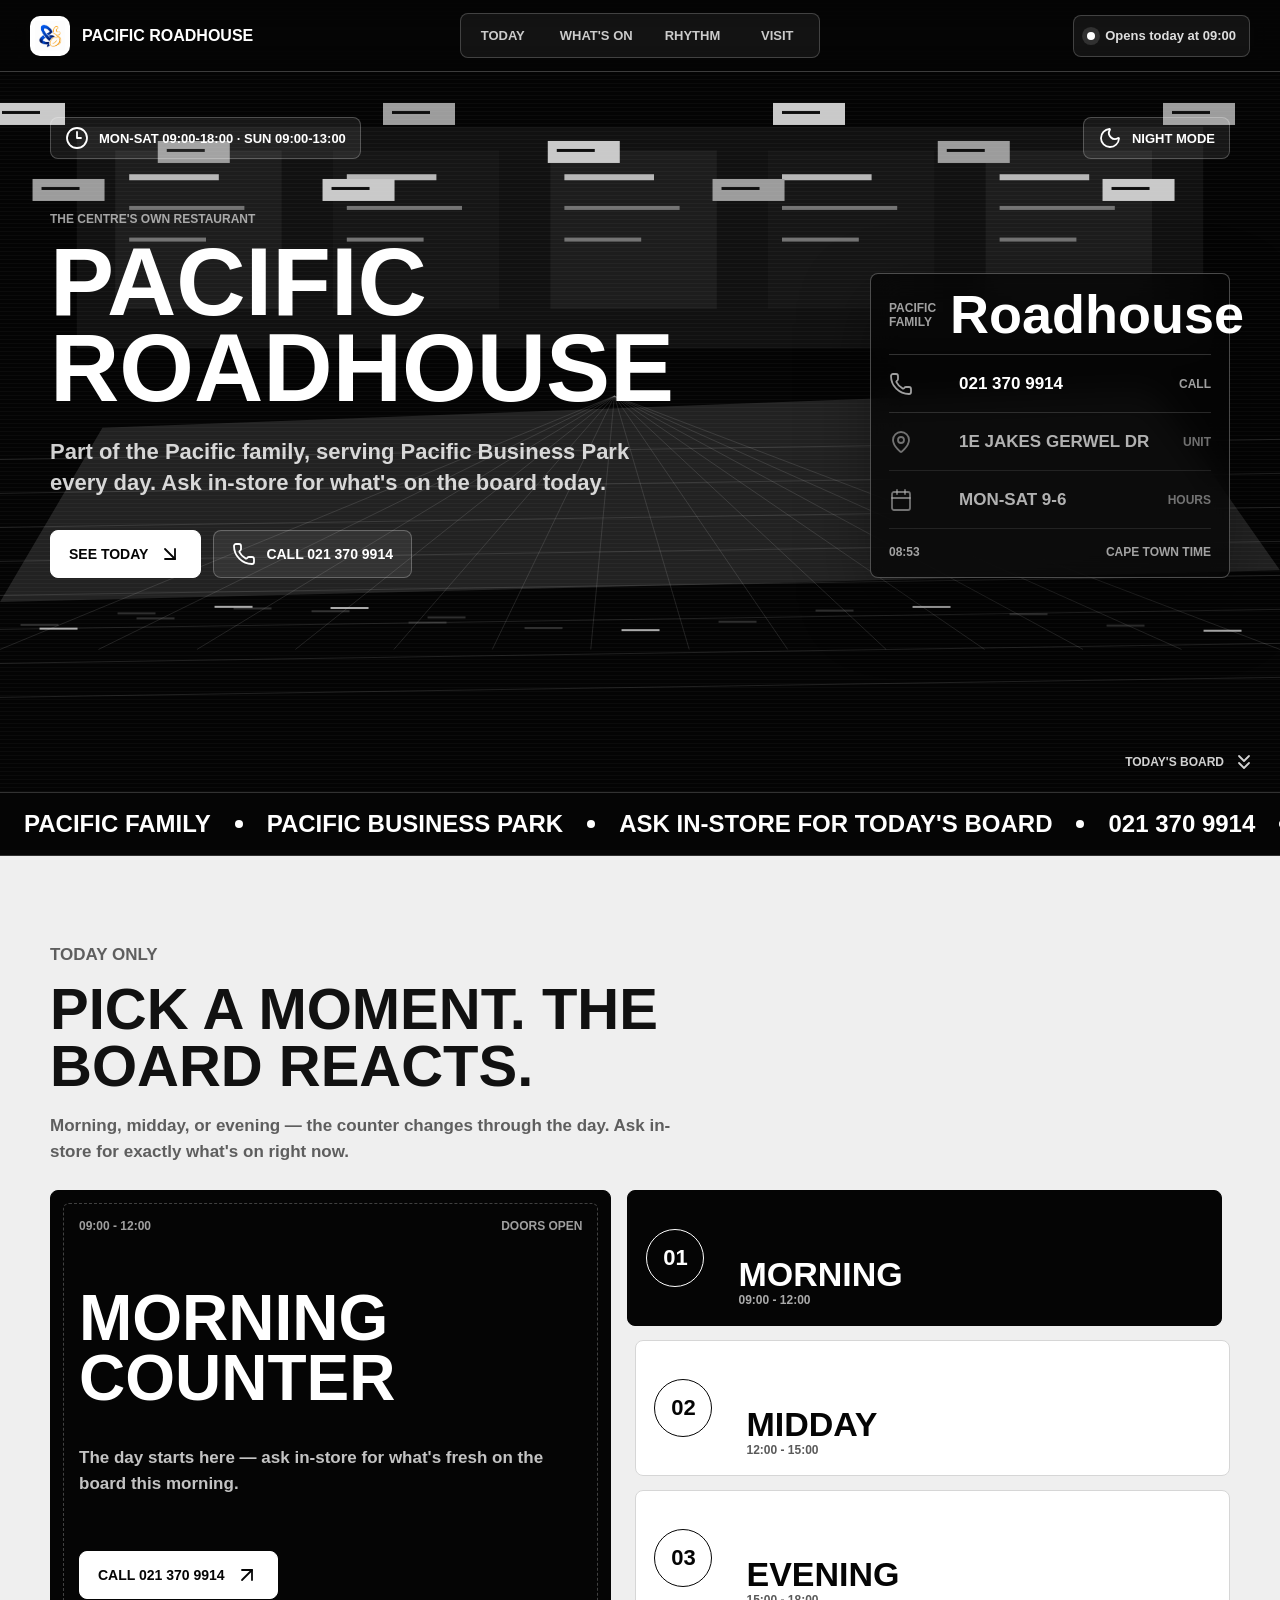
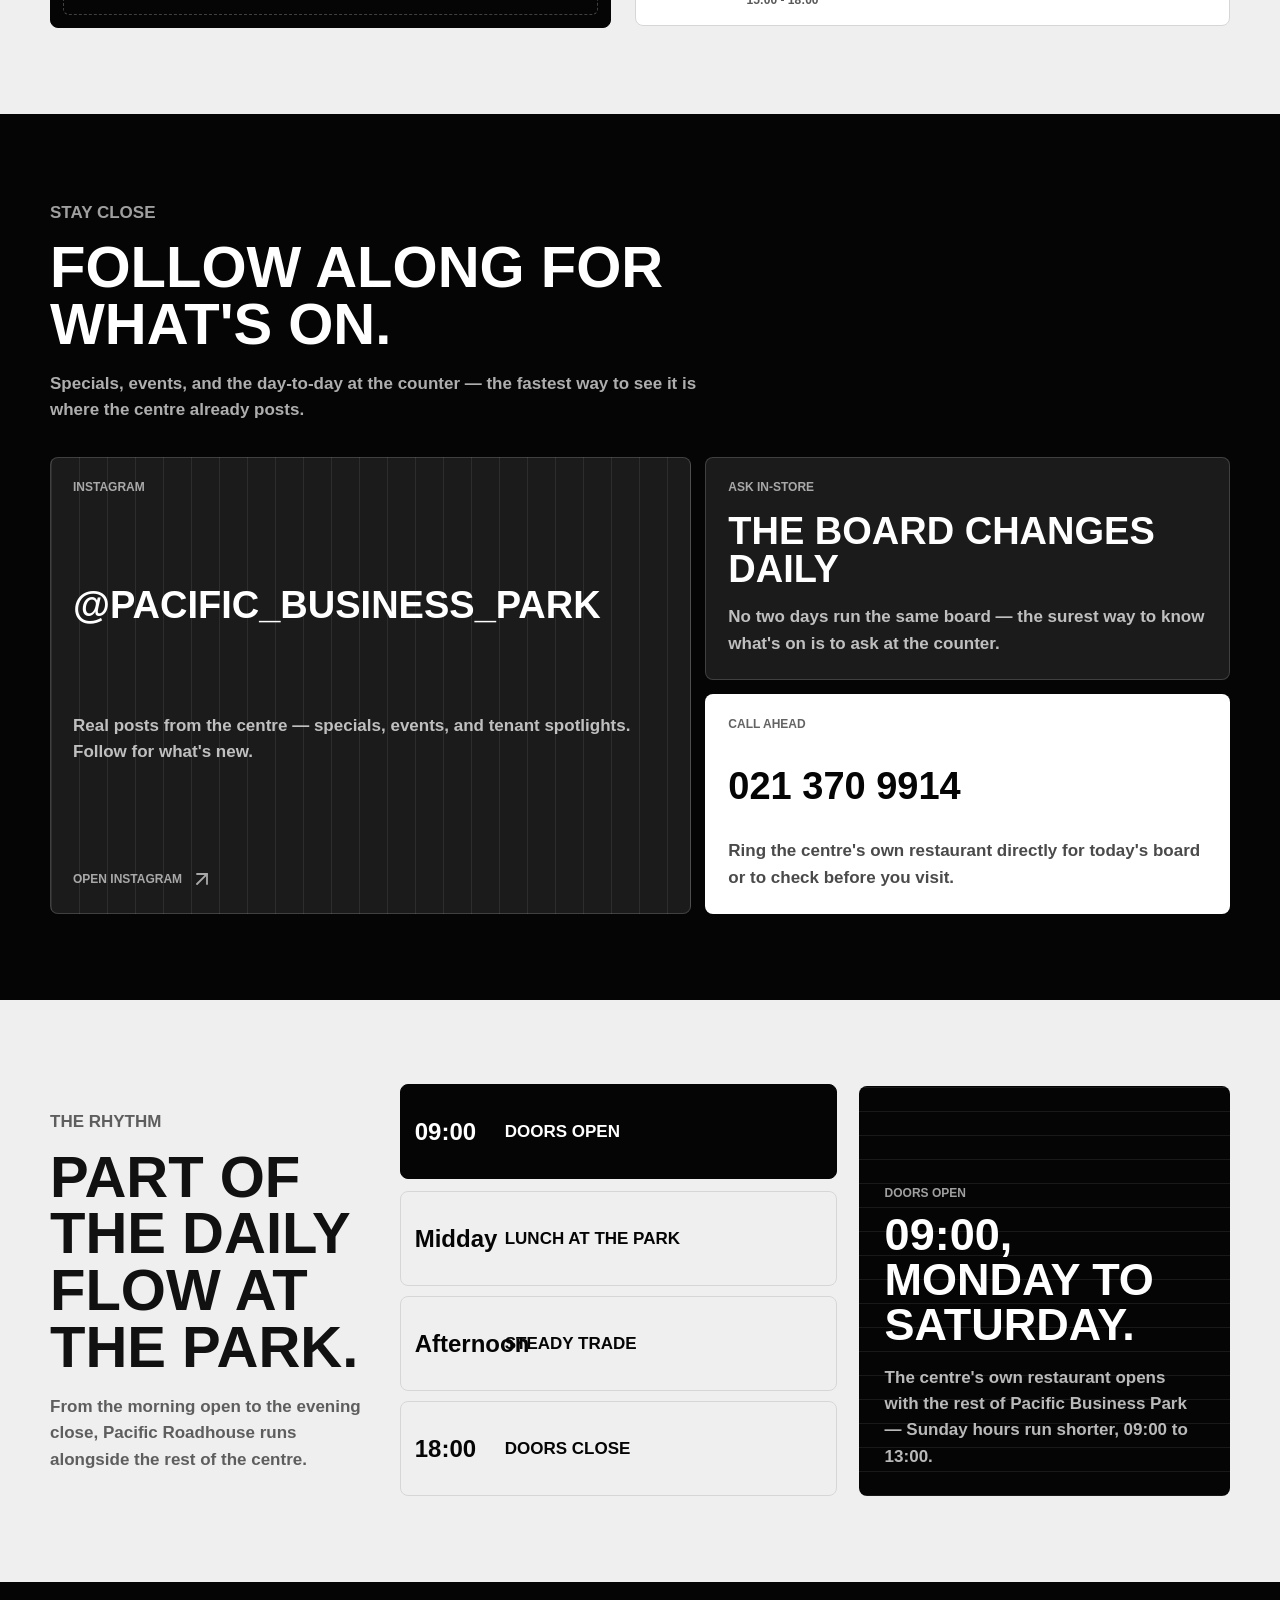
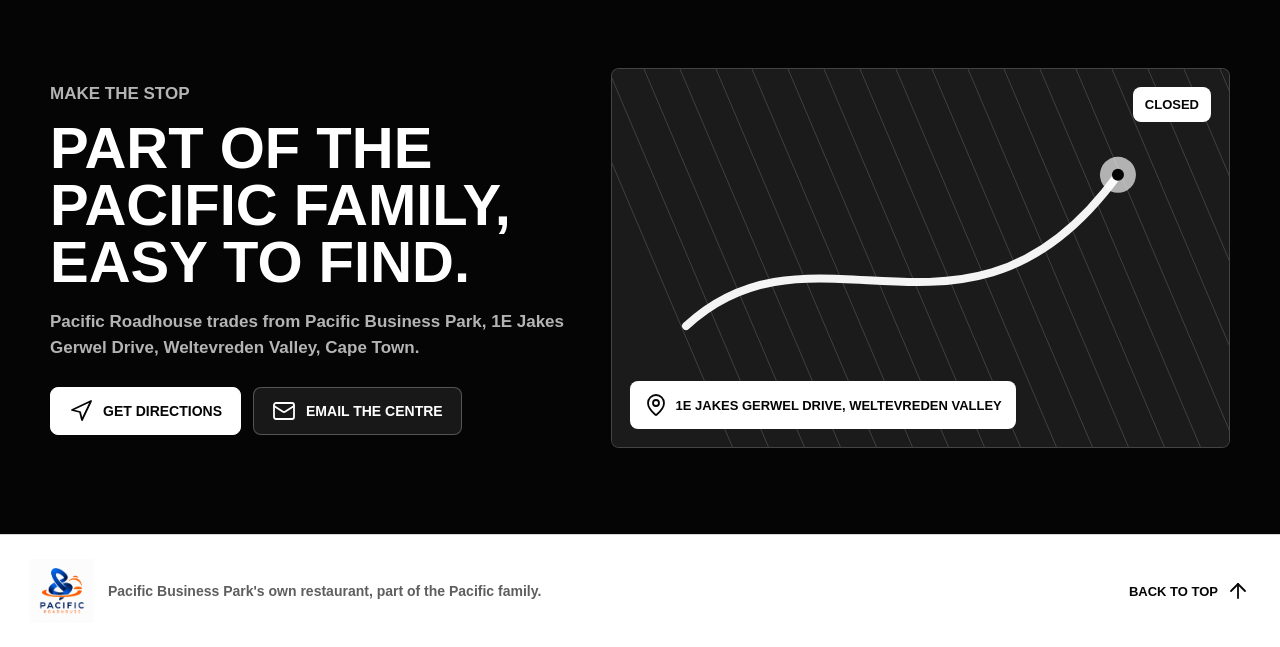
==== commit 6a5e9a3d: "Swap in the real Pacific brand family logo system Saeed sent the full Pacific Brand Family pack (sha" ====
--- a/index.html
+++ b/index.html
@@ -25,7 +25,10 @@
 
     <header class="site-header" id="site-header">
       <a class="wordmark" href="#home" aria-label="Pacific Roadhouse home">
-        <img class="wordmark-logo" src="images/pacific-roadhouse-logo-white.png" alt="Pacific Roadhouse" />
+        <span class="wordmark-chip">
+          <img class="wordmark-logo" src="images/pacific-symbol-mark.png" alt="Pacific" />
+        </span>
+        <span class="wordmark-text">Pacific Roadhouse</span>
       </a>
 
       <nav class="desktop-nav" aria-label="Primary navigation">
@@ -300,7 +303,7 @@
 
     <footer class="site-footer">
       <div>
-        <strong>Pacific Roadhouse</strong>
+        <img class="footer-logo" src="images/pacific-roadhouse-lockup.png" alt="Pacific Roadhouse" />
         <span>Pacific Business Park's own restaurant, part of the Pacific family.</span>
       </div>
       <a href="#home">Back to top <i data-lucide="arrow-up"></i></a>
--- a/styles.css
+++ b/styles.css
@@ -131,13 +131,31 @@
   width: max-content;
   display: inline-flex;
   align-items: center;
+  gap: 12px;
   color: var(--white);
   text-decoration: none;
 }
 
+.wordmark-chip {
+  display: inline-flex;
+  align-items: center;
+  justify-content: center;
+  width: 40px;
+  height: 40px;
+  border-radius: 10px;
+  background: var(--white);
+}
+
 .wordmark-logo {
-  height: 38px;
-  width: auto;
+  height: 30px;
+  width: 30px;
+  object-fit: contain;
+}
+
+.wordmark-text {
+  font-size: 16px;
+  font-weight: 800;
+  text-transform: uppercase;
 }
 
 .desktop-nav {
@@ -987,15 +1005,14 @@
 
 .site-footer div {
   display: flex;
-  align-items: baseline;
-  gap: 12px;
+  align-items: center;
+  gap: 14px;
   flex-wrap: wrap;
 }
 
-.site-footer strong {
-  font-family: Bahnschrift, "Arial Narrow", "Segoe UI", sans-serif;
-  font-size: 18px;
-  text-transform: uppercase;
+.footer-logo {
+  height: 64px;
+  width: auto;
 }
 
 .site-footer span {
@@ -1101,9 +1118,18 @@
     padding: 0 16px;
   }
 
-  .wordmark span,
-  .wordmark strong {
-    font-size: 15px;
+  .wordmark-text {
+    font-size: 13px;
+  }
+
+  .wordmark-chip {
+    width: 34px;
+    height: 34px;
+  }
+
+  .wordmark-logo {
+    height: 25px;
+    width: 25px;
   }
 
   .hero {
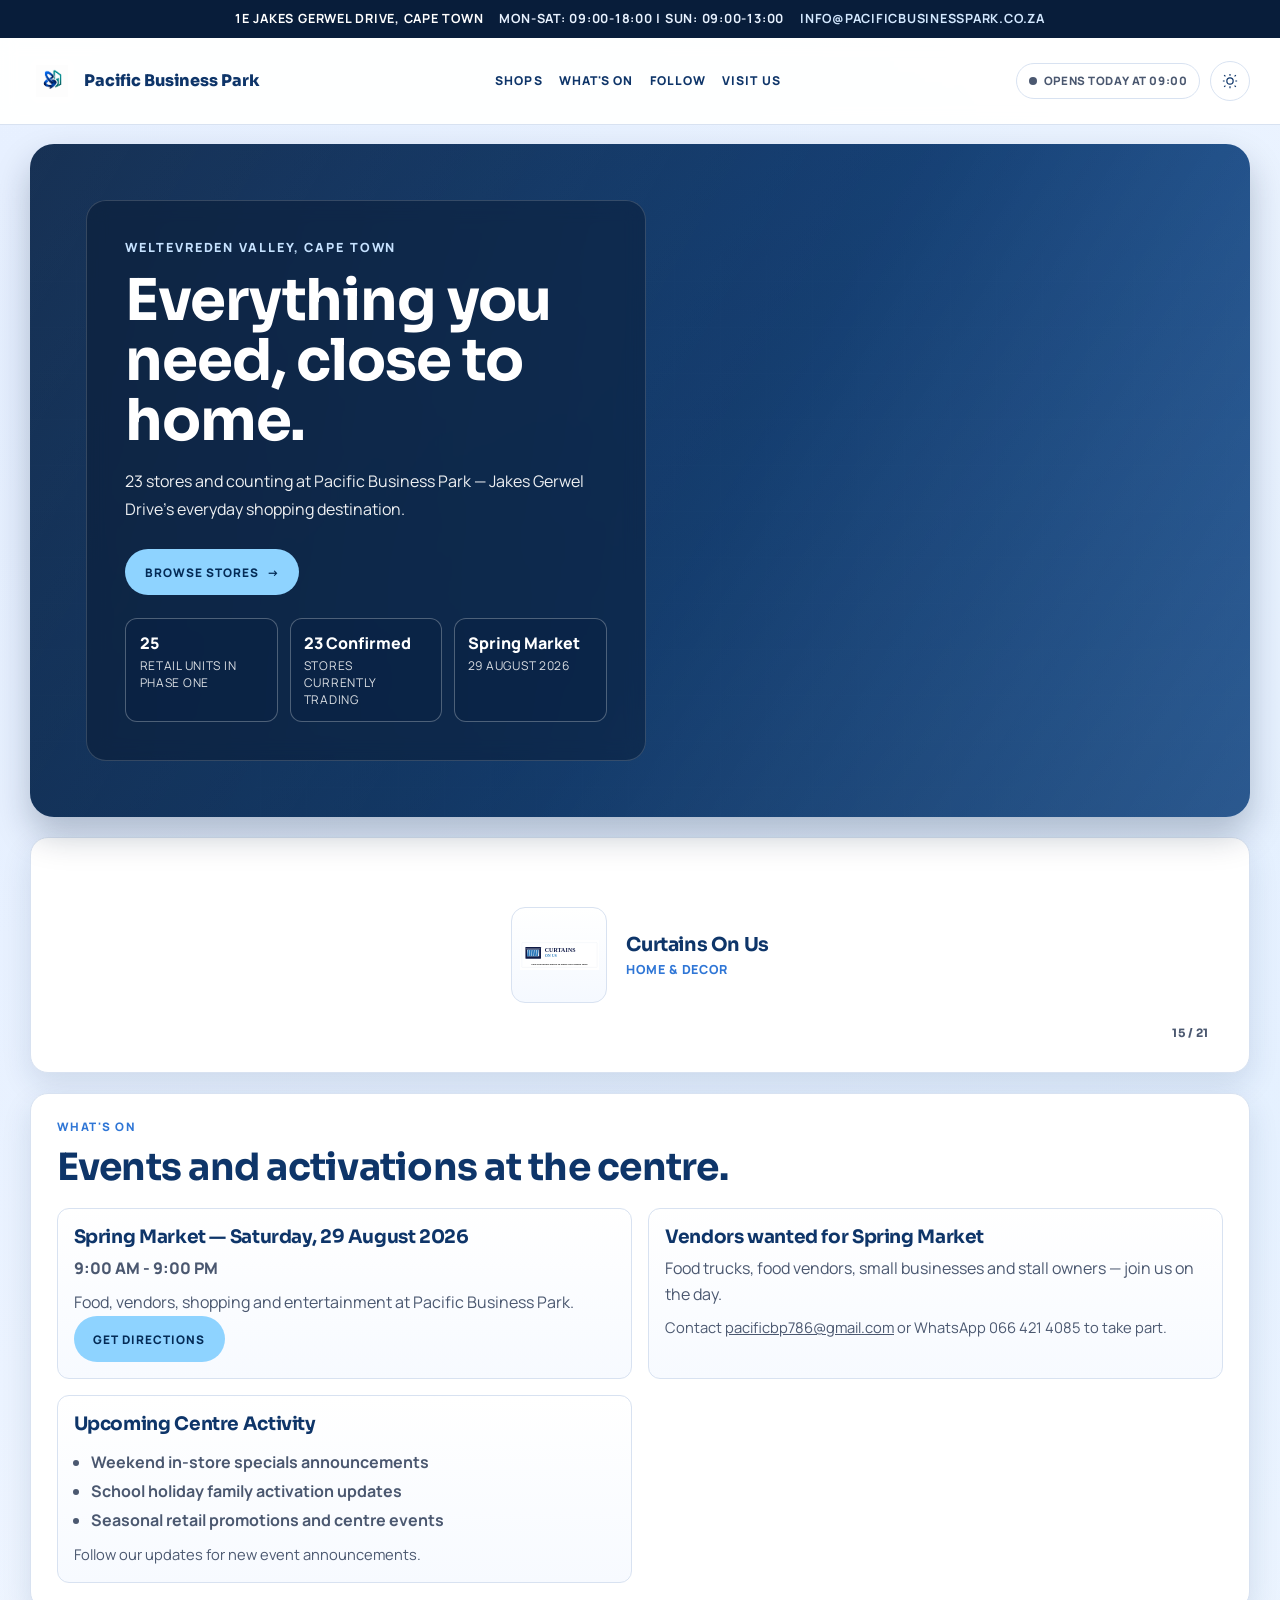
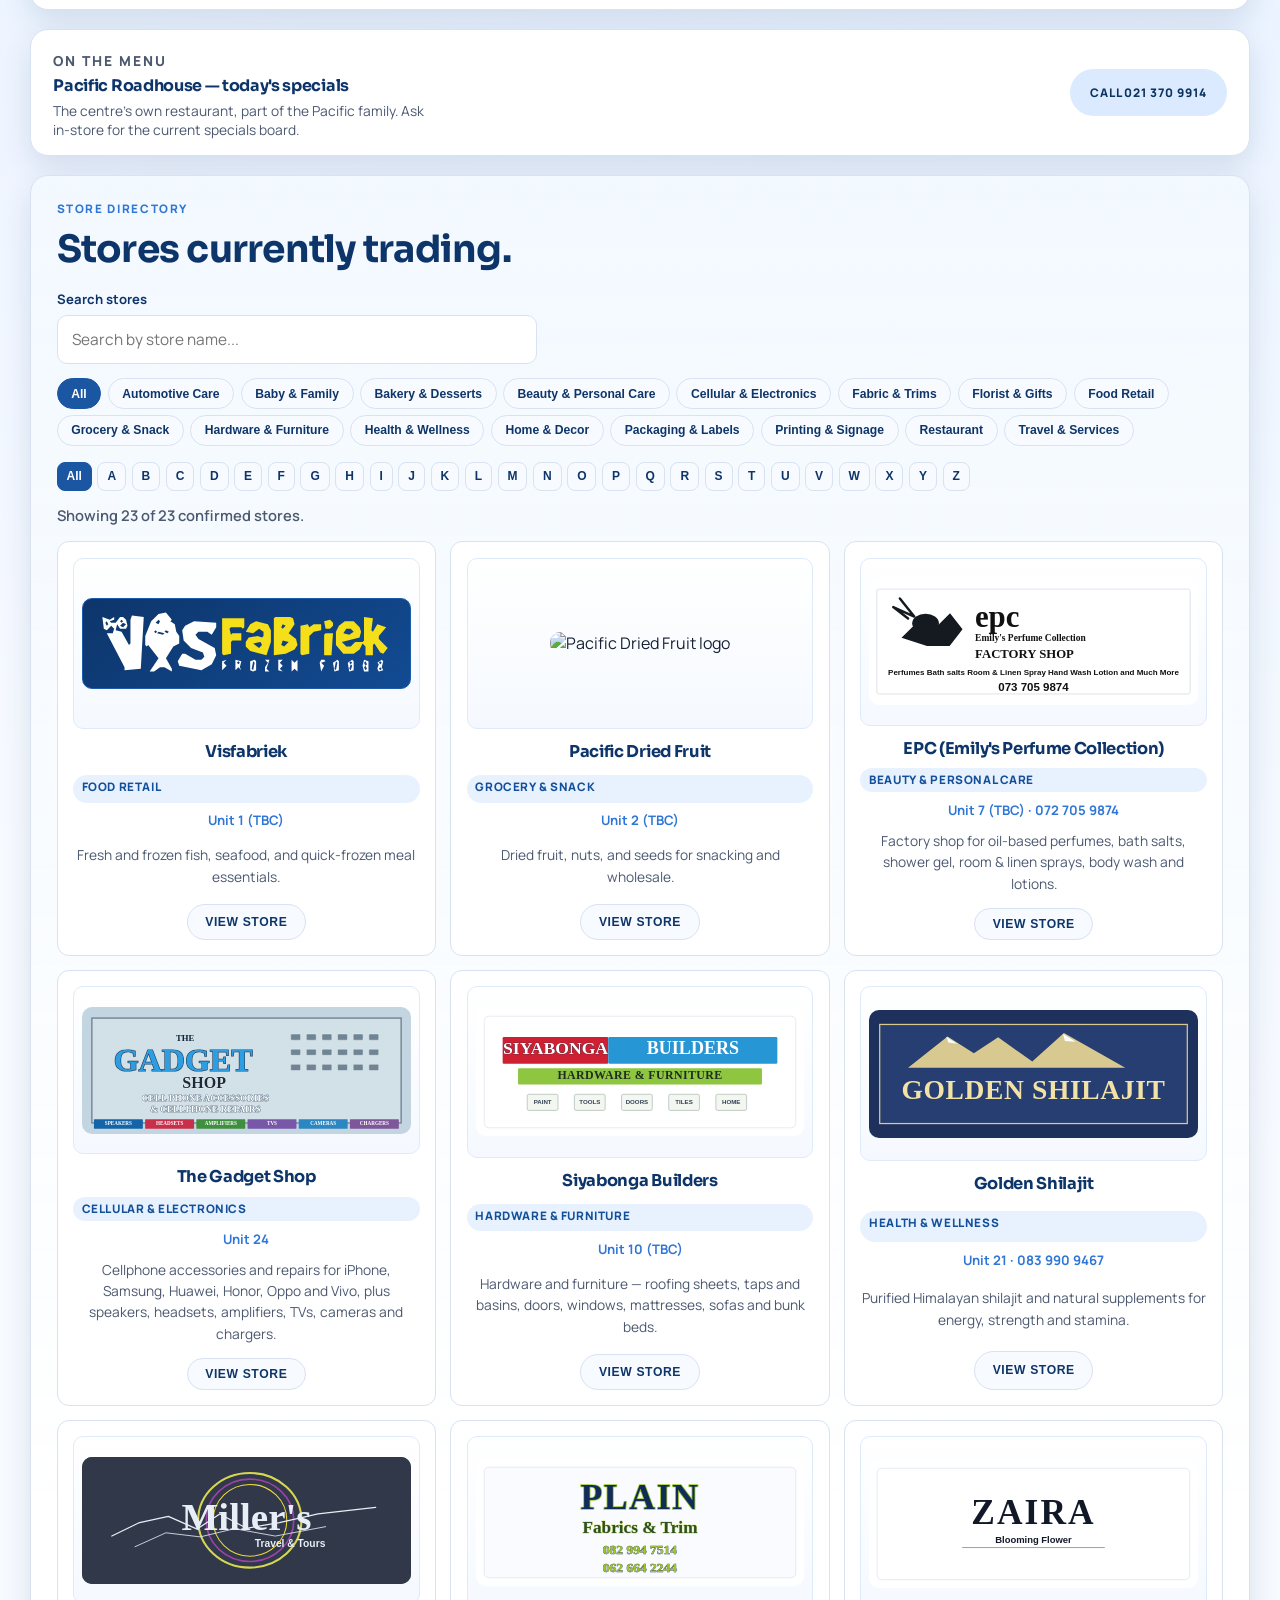
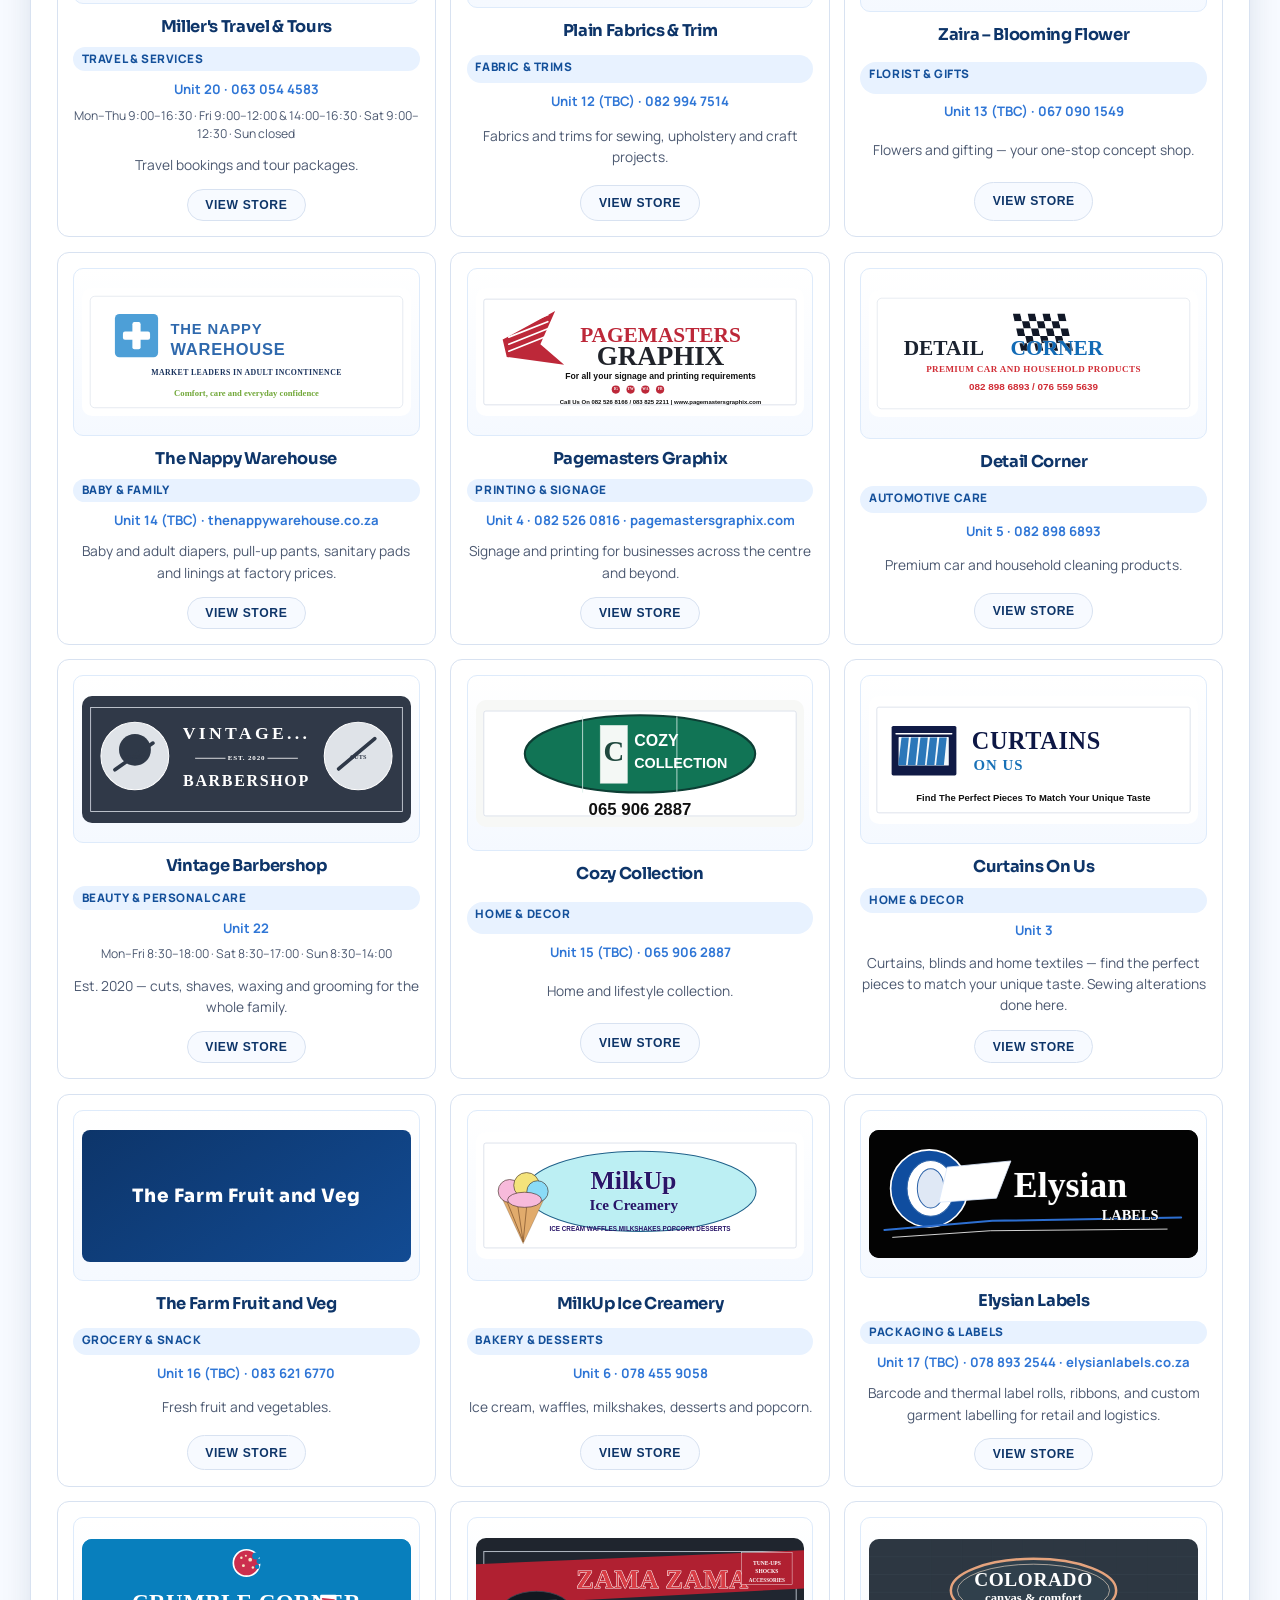
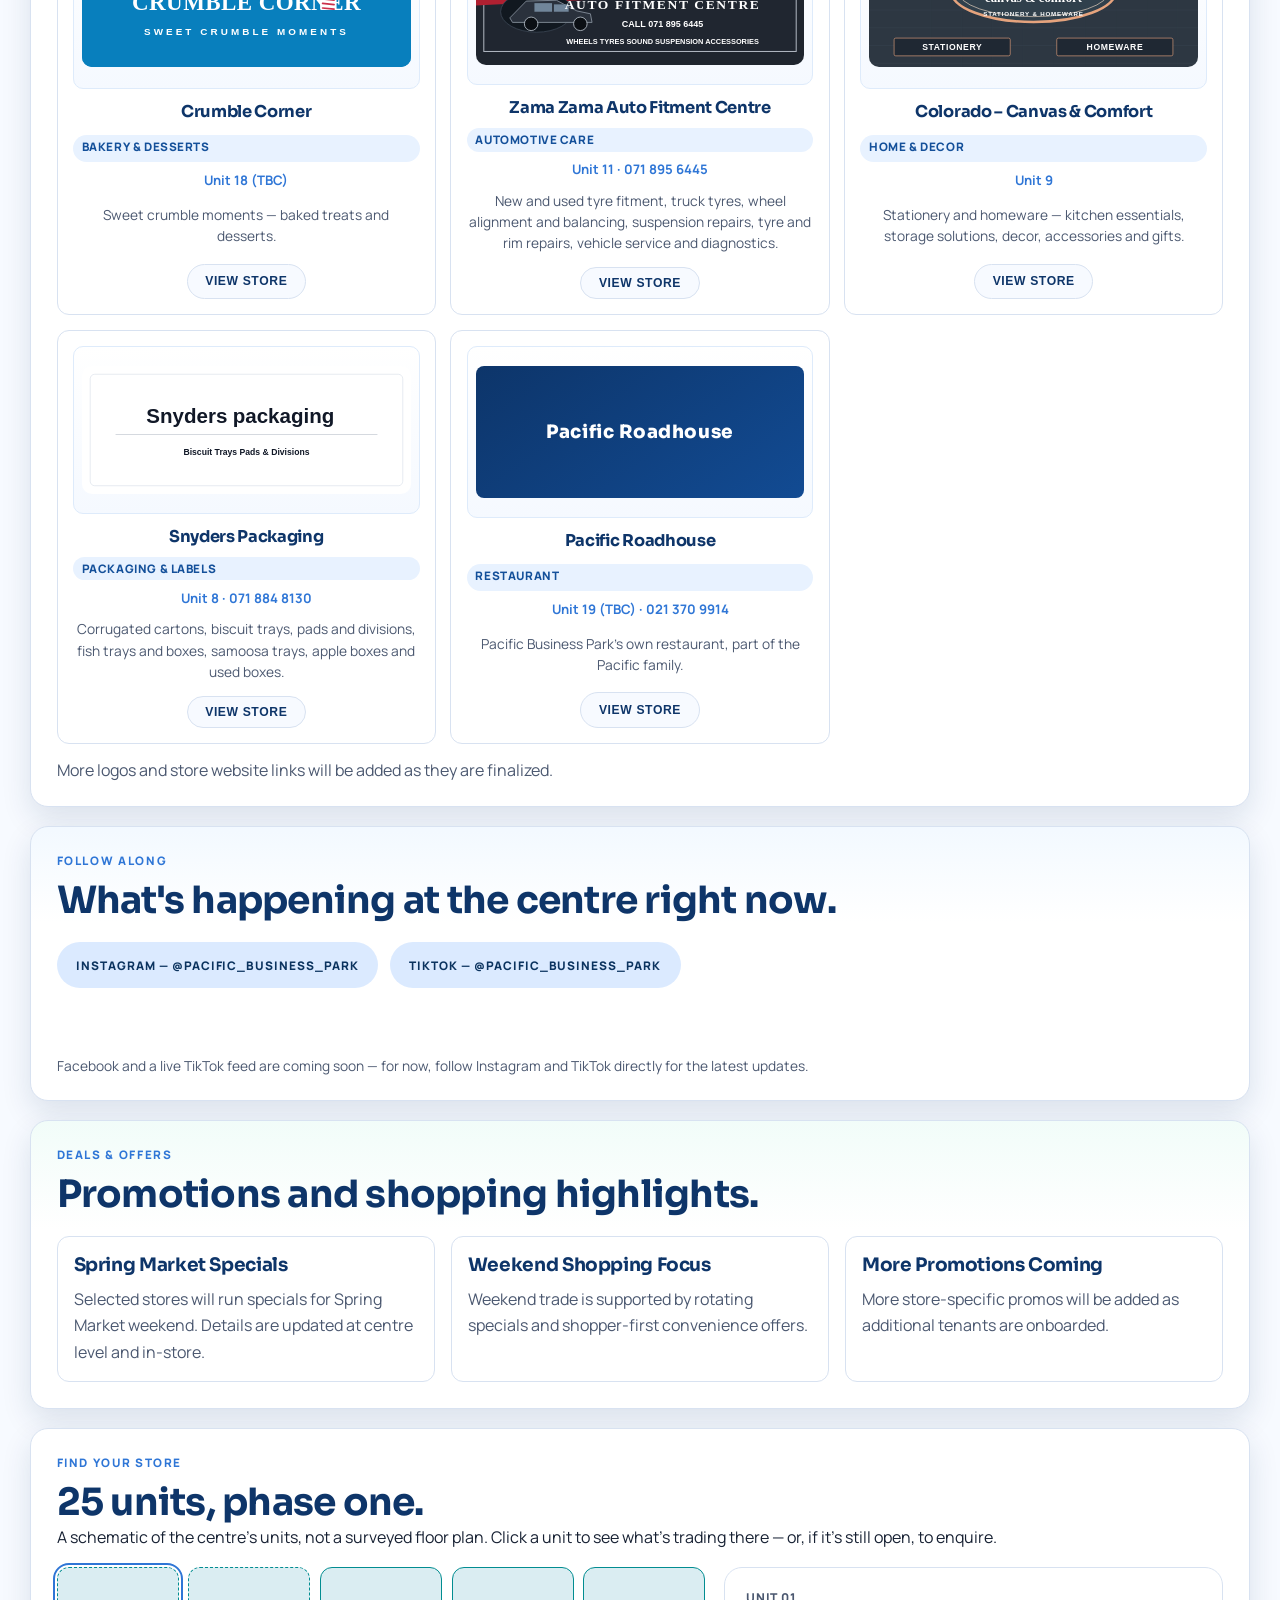
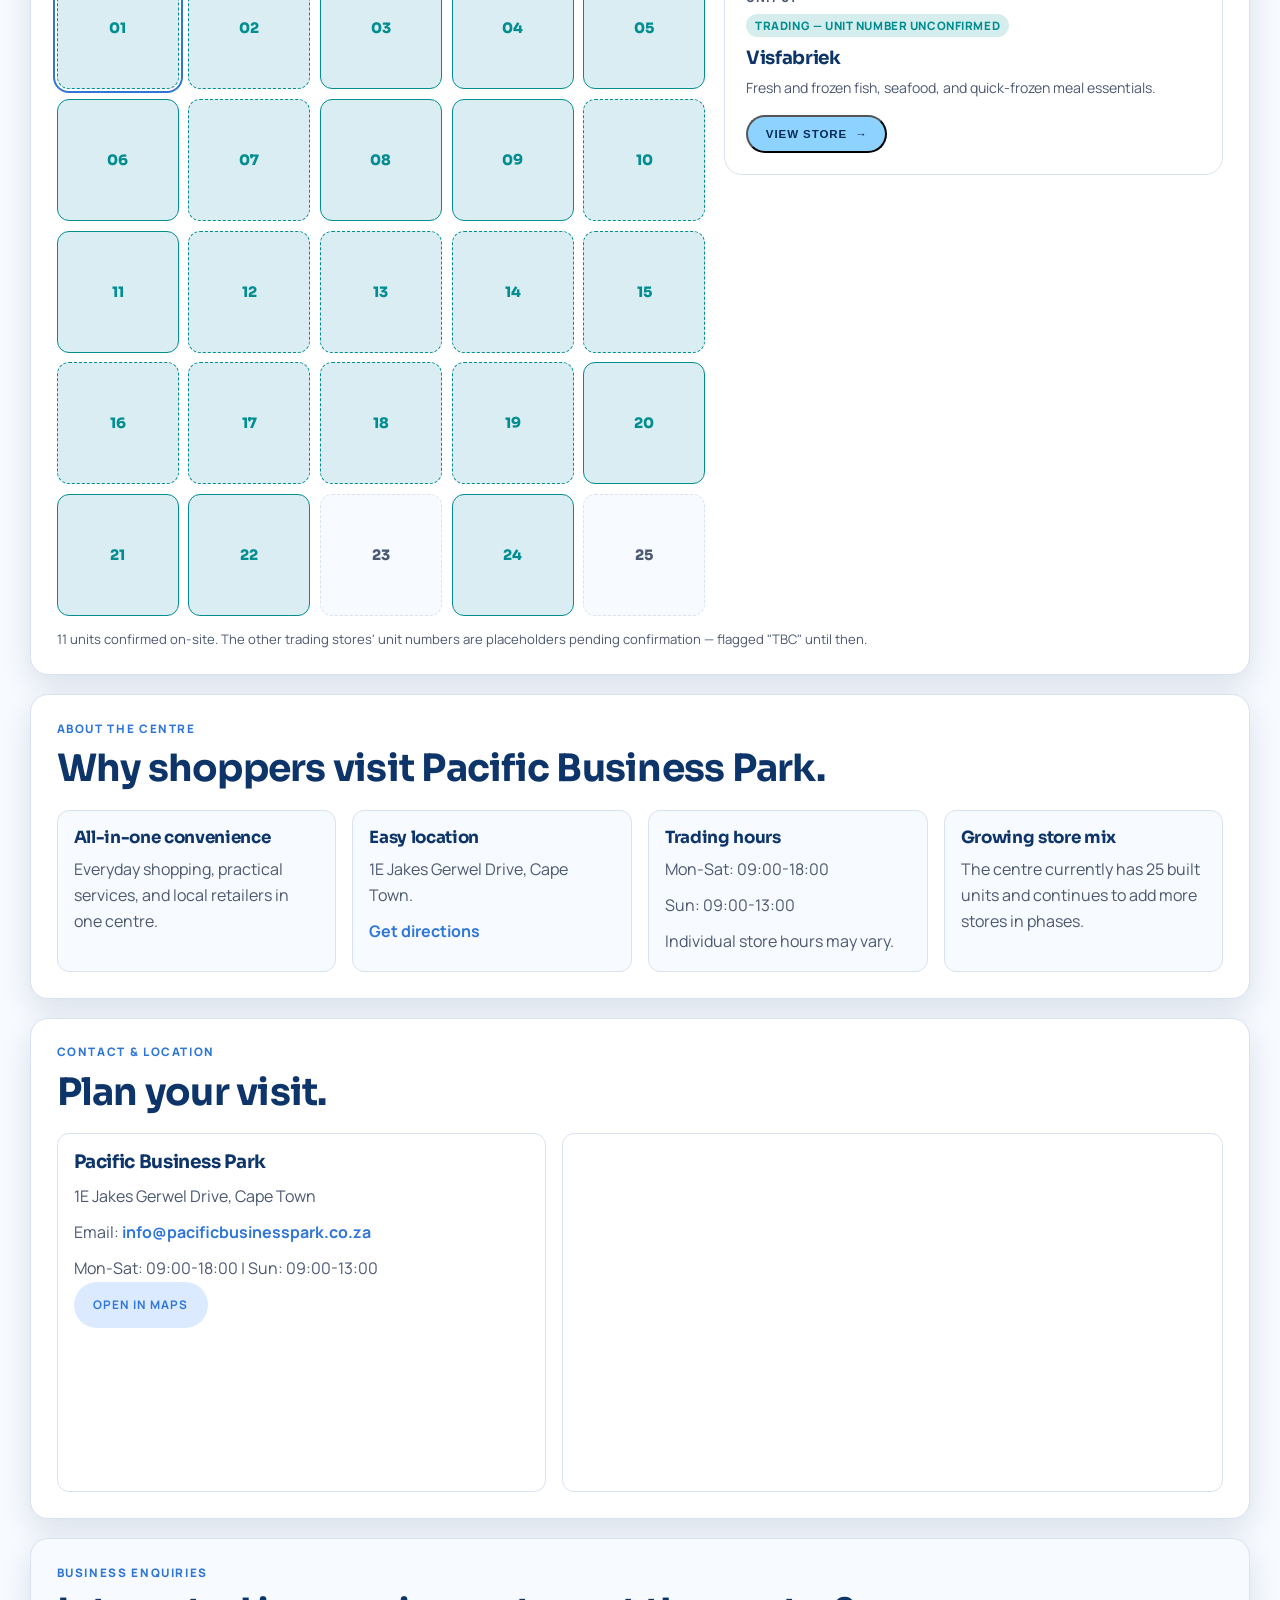
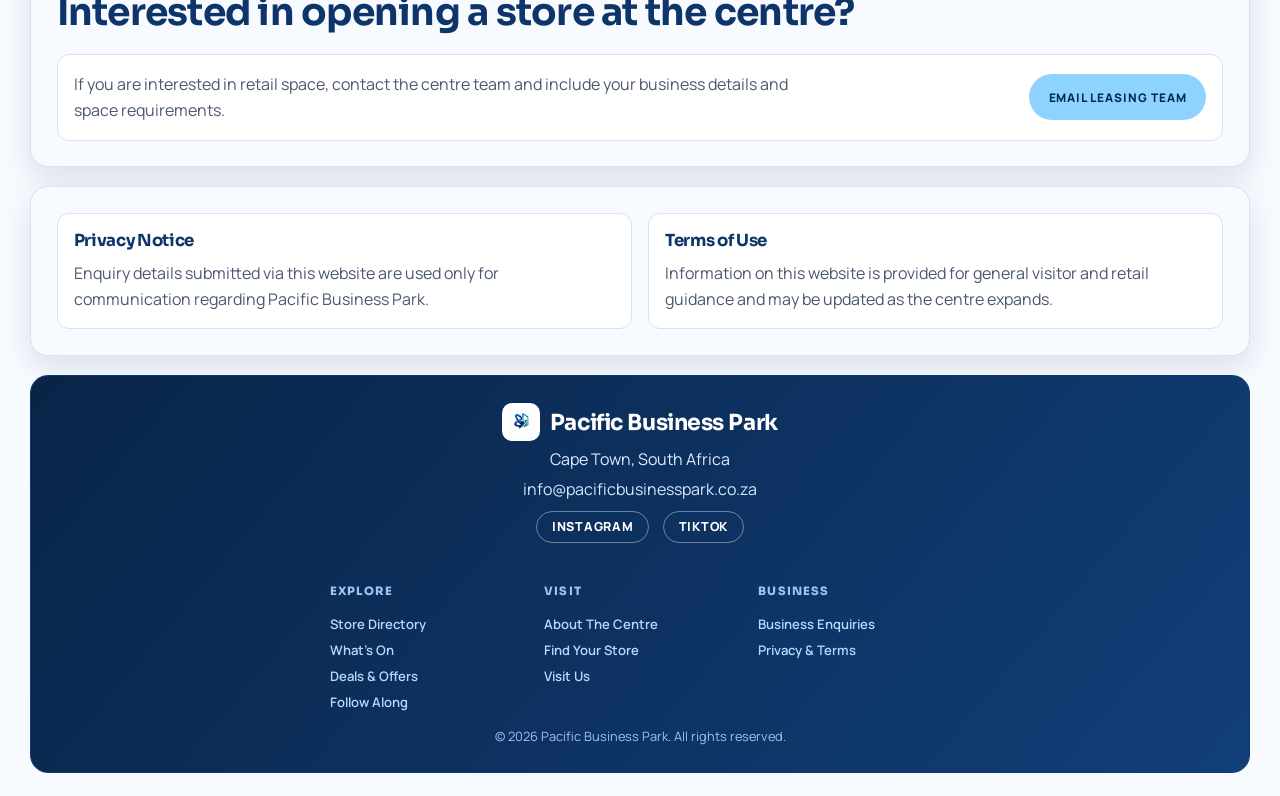
==== commit ed8ba2cb: "Merge Codex's design logic into the real site The real site (main) already had 23 real tenants, real" ====
--- a/index.html
+++ b/index.html
@@ -1,312 +1,569 @@
-<!doctype html>
+<!DOCTYPE html>
 <html lang="en">
   <head>
-    <meta charset="utf-8" />
-    <meta name="viewport" content="width=device-width, initial-scale=1" />
-    <meta name="theme-color" content="#050505" />
-    <title>Pacific Roadhouse | Pacific Business Park's Own Restaurant</title>
+    <meta charset="UTF-8" />
+    <meta name="viewport" content="width=device-width, initial-scale=1.0" />
+    <meta http-equiv="X-UA-Compatible" content="ie=edge" />
+    <title>Pacific Business Park | Stores, Events & Shopping in Cape Town</title>
     <meta
       name="description"
-      content="Pacific Roadhouse — Pacific Business Park's own restaurant, part of the Pacific family. Find us at 1E Jakes Gerwel Drive, Weltevreden Valley, Cape Town."
+      content="Pacific Business Park in Cape Town. Explore stores, events, opening day activity, trading hours, and visitor information."
     />
-
+    <link rel="canonical" href="https://pacificbusinesspark.co.za/" />
+
+    <!-- Favicons / home-screen icons -->
     <link rel="icon" type="image/x-icon" href="favicon.ico" />
     <link rel="icon" type="image/png" sizes="16x16" href="images/favicon-16.png" />
     <link rel="icon" type="image/png" sizes="32x32" href="images/favicon-32.png" />
     <link rel="apple-touch-icon" sizes="180x180" href="images/apple-touch-icon.png" />
-
-    <link rel="stylesheet" href="styles.css" />
-    <script src="vendor/lucide.min.js" defer></script>
-    <script src="app.js" defer></script>
+    <link rel="icon" type="image/png" sizes="512x512" href="images/icon-512.png" />
+    <meta name="theme-color" content="#f7faff" media="(prefers-color-scheme: light)" />
+    <meta name="theme-color" content="#203a5c" media="(prefers-color-scheme: dark)" />
+
+    <!-- Synchronous, render-blocking by design — sets data-theme before first
+         paint so there's no flash of the wrong theme. Manual choice wins over
+         system preference; no stored choice means "follow system". -->
+    <script src="assets/theme-init.js"></script>
+
+    <!-- Open Graph / social share -->
+    <meta property="og:type" content="website" />
+    <meta property="og:site_name" content="Pacific Business Park" />
+    <meta property="og:title" content="Pacific Business Park | Stores, Events & Shopping in Cape Town" />
+    <meta
+      property="og:description"
+      content="Pacific Business Park in Cape Town. Explore stores, events, opening day activity, trading hours, and visitor information."
+    />
+    <meta property="og:image" content="https://pacificbusinesspark.co.za/images/og-image.jpg" />
+    <meta property="og:image:width" content="1200" />
+    <meta property="og:image:height" content="630" />
+    <meta property="og:url" content="https://pacificbusinesspark.co.za/" />
+    <meta property="og:locale" content="en_ZA" />
+    <meta name="twitter:card" content="summary_large_image" />
+    <meta name="twitter:title" content="Pacific Business Park | Stores, Events & Shopping in Cape Town" />
+    <meta
+      name="twitter:description"
+      content="Pacific Business Park in Cape Town. Explore stores, events, opening day activity, trading hours, and visitor information."
+    />
+    <meta name="twitter:image" content="https://pacificbusinesspark.co.za/images/og-image.jpg" />
+
+    <link rel="preconnect" href="https://fonts.googleapis.com" />
+    <link rel="preconnect" href="https://fonts.gstatic.com" crossorigin />
+    <link
+      href="https://fonts.googleapis.com/css2?family=Manrope:wght@400;500;600;700;800&family=Sora:wght@600;700;800&display=swap"
+      rel="stylesheet"
+    />
+    <link rel="stylesheet" href="style.css" />
   </head>
   <body>
-    <a class="skip-link" href="#main-content">Skip to content</a>
-    <div class="scroll-progress" aria-hidden="true"><span id="scroll-progress-bar"></span></div>
-
-    <header class="site-header" id="site-header">
-      <a class="wordmark" href="#home" aria-label="Pacific Roadhouse home">
-        <span class="wordmark-chip">
-          <img class="wordmark-logo" src="images/pacific-symbol-mark.png" alt="Pacific" />
-        </span>
-        <span class="wordmark-text">Pacific Roadhouse</span>
-      </a>
-
-      <nav class="desktop-nav" aria-label="Primary navigation">
-        <a href="#today">Today</a>
-        <a href="#social">What's on</a>
-        <a href="#pulse">Rhythm</a>
-        <a href="#visit">Visit</a>
+    <div class="top-strip">
+      <a
+        class="top-address"
+        href="https://www.google.com/maps/search/?api=1&query=1E+Jakes+Gerwel+Drive,+Cape+Town"
+        target="_blank"
+        rel="noopener noreferrer"
+        >1E Jakes Gerwel Drive, Cape Town</a
+      >
+      <p>Mon-Sat: 09:00-18:00 | Sun: 09:00-13:00</p>
+      <a href="mailto:info@pacificbusinesspark.co.za"
+        >info@pacificbusinesspark.co.za</a
+      >
+    </div>
+
+    <header class="site-header">
+      <div class="nav-shell">
+        <a class="brand" href="#home" aria-label="Pacific Business Park home">
+          <span class="brand-chip">
+            <img src="images/pacific-symbol-with-building.png" alt="" class="brand-logo" />
+          </span>
+          <span class="brand-text">Pacific Business Park</span>
+        </a>
+
+        <nav class="nav-links" aria-label="Main navigation">
+          <a href="#directory">Shops</a>
+          <a href="#opening-day">What's On</a>
+          <a href="#social">Follow</a>
+          <a href="#contact">Visit Us</a>
+        </nav>
+
+        <div class="header-actions">
+          <div class="live-status" id="header-status" aria-live="polite">
+            <span class="status-dot"></span>
+            <span id="header-status-label">Checking hours</span>
+          </div>
+
+          <button
+            class="theme-toggle"
+            id="themeToggle"
+            type="button"
+            aria-label="Switch to dark theme"
+            aria-pressed="false"
+          >
+            <svg class="theme-icon theme-icon--sun" viewBox="0 0 24 24" fill="none" stroke="currentColor" stroke-width="1.6" aria-hidden="true"><circle cx="12" cy="12" r="4.2"/><path d="M12 2.5v2.4M12 19.1v2.4M4.2 4.2l1.7 1.7M18.1 18.1l1.7 1.7M2.5 12h2.4M19.1 12h2.4M4.2 19.8l1.7-1.7M18.1 5.9l1.7-1.7"/></svg>
+            <svg class="theme-icon theme-icon--moon" viewBox="0 0 24 24" fill="none" stroke="currentColor" stroke-width="1.6" aria-hidden="true"><path d="M20 14.5A8.5 8.5 0 1 1 9.5 4a6.8 6.8 0 0 0 10.5 10.5z"/></svg>
+          </button>
+
+          <button
+            id="mobile-menu-button"
+            class="mobile-menu-button"
+            type="button"
+            aria-expanded="false"
+            aria-controls="mobile-menu"
+          >
+            Menu
+          </button>
+        </div>
+      </div>
+
+      <nav id="mobile-menu" class="mobile-menu" aria-label="Mobile navigation">
+        <a href="#directory">Shops</a>
+        <a href="#opening-day">What's On</a>
+        <a href="#social">Follow</a>
+        <a href="#contact">Visit Us</a>
       </nav>
-
-      <div class="header-actions">
-        <div class="status-pill" id="status-pill" aria-live="polite">
-          <span class="status-dot"></span>
-          <span id="status-label">Checking hours</span>
-        </div>
-        <button class="icon-button nav-toggle" id="nav-toggle" type="button" aria-label="Open menu" aria-expanded="false">
-          <i data-lucide="menu"></i>
-        </button>
-      </div>
     </header>
 
-    <nav class="mobile-nav" id="mobile-nav" aria-label="Mobile navigation">
-      <a href="#today"><span>Today</span><i data-lucide="arrow-up-right"></i></a>
-      <a href="#social"><span>What's on</span><i data-lucide="arrow-up-right"></i></a>
-      <a href="#pulse"><span>Rhythm</span><i data-lucide="arrow-up-right"></i></a>
-      <a href="#visit"><span>Visit</span><i data-lucide="arrow-up-right"></i></a>
-    </nav>
-
-    <main id="main-content">
-      <section class="hero" id="home" aria-label="Pacific Roadhouse">
+    <main id="home">
+      <section class="hero">
         <canvas id="hero-canvas" aria-hidden="true"></canvas>
-        <div class="texture-screen" aria-hidden="true"></div>
-
-        <div class="hero-shell">
-          <div class="hero-topline" data-reveal>
-            <span class="live-chip">
-              <i data-lucide="clock-3"></i>
-              <span id="hero-hours-chip">Mon-Sat 09:00-18:00 · Sun 09:00-13:00</span>
-            </span>
-            <button class="mode-switch" id="event-mode-button" type="button" aria-pressed="false">
-              <i data-lucide="moon"></i>
-              <span>Night mode</span>
-            </button>
+        <div class="hero-overlay"></div>
+        <div class="hero-panel">
+          <p class="hero-kicker">Weltevreden Valley, Cape Town</p>
+          <h1>Everything you need, close to home.</h1>
+          <p class="hero-copy">
+            23 stores and counting at Pacific Business Park — Jakes Gerwel
+            Drive's everyday shopping destination.
+          </p>
+          <div class="hero-actions">
+            <a class="btn btn-primary" href="#directory"
+              >Browse Stores <span aria-hidden="true">&rarr;</span></a
+            >
           </div>
-
-          <div class="hero-grid">
-            <div class="hero-copy" data-reveal>
-              <p class="eyebrow">The centre's own restaurant</p>
-              <h1>Pacific Roadhouse</h1>
-              <p class="hero-intro">
-                Part of the Pacific family, serving Pacific Business Park every day. Ask in-store for what's on the board today.
-              </p>
-              <div class="hero-actions">
-                <a class="button button-light" href="#today">
-                  <span>See today</span>
-                  <i data-lucide="arrow-down-right"></i>
-                </a>
-                <a class="button button-ghost" href="tel:0213709914">
-                  <i data-lucide="phone"></i>
-                  <span>Call 021 370 9914</span>
-                </a>
-              </div>
-            </div>
-
-            <aside class="counter-board" aria-label="Find us" data-reveal>
-              <div class="board-header">
-                <span>Pacific family</span>
-                <strong>Roadhouse</strong>
-              </div>
-              <div class="order-row">
-                <span><i data-lucide="phone"></i></span>
-                <strong>021 370 9914</strong>
-                <em>Call</em>
-              </div>
-              <div class="order-row muted">
-                <span><i data-lucide="map-pin"></i></span>
-                <strong>1E Jakes Gerwel Dr</strong>
-                <em>Unit</em>
-              </div>
-              <div class="order-row muted">
-                <span><i data-lucide="calendar"></i></span>
-                <strong>Mon-Sat 9-6</strong>
-                <em>Hours</em>
-              </div>
-              <div class="board-footer">
-                <span id="live-clock">--:--</span>
-                <span>Cape Town time</span>
-              </div>
-            </aside>
+          <div class="hero-meta">
+            <article>
+              <strong>25</strong>
+              <span>Retail units in phase one</span>
+            </article>
+            <article>
+              <strong>23 Confirmed</strong>
+              <span>Stores currently trading</span>
+            </article>
+            <article>
+              <strong>Spring Market</strong>
+              <span>29 August 2026</span>
+            </article>
           </div>
         </div>
-
-        <a class="hero-peek" href="#today" aria-label="Jump to today's specials">
-          <span>Today's board</span>
-          <i data-lucide="chevrons-down"></i>
-        </a>
-      </section>
-
-      <section class="ticker-band" aria-label="Pacific Roadhouse">
-        <div class="ticker-track">
-          <span>Pacific family</span><b></b>
-          <span>Pacific Business Park</span><b></b>
-          <span>Ask in-store for today's board</span><b></b>
-          <span>021 370 9914</span><b></b>
-          <span>Weltevreden Valley</span><b></b>
-          <span aria-hidden="true">Pacific family</span><b aria-hidden="true"></b>
-          <span aria-hidden="true">Pacific Business Park</span><b aria-hidden="true"></b>
-          <span aria-hidden="true">Ask in-store for today's board</span><b aria-hidden="true"></b>
-          <span aria-hidden="true">021 370 9914</span><b aria-hidden="true"></b>
-          <span aria-hidden="true">Weltevreden Valley</span><b aria-hidden="true"></b>
-        </div>
-      </section>
-
-      <section class="section today-section" id="today">
-        <div class="section-shell today-layout">
-          <div class="section-heading" data-reveal>
-            <p class="eyebrow">Today only</p>
-            <h2>Pick a moment. The board reacts.</h2>
-            <p>
-              Morning, midday, or evening — the counter changes through the day. Ask in-store for exactly what's on right now.
-            </p>
-          </div>
-
-          <div class="special-stage" data-reveal aria-live="polite">
-            <div class="stage-meta">
-              <span id="special-time">09:00 - 12:00</span>
-              <span id="special-pace">Doors open</span>
-            </div>
-            <h3 id="special-title">Morning counter</h3>
-            <p id="special-copy">
-              The day starts here — ask in-store for what's fresh on the board this morning.
-            </p>
-            <div class="stage-bottom">
-              <a class="button button-dark" href="tel:0213709914">
-                <span>Call 021 370 9914</span>
-                <i data-lucide="arrow-up-right"></i>
-              </a>
-            </div>
-          </div>
-
-          <div class="ticket-stack" id="ticket-stack" data-reveal>
-            <button class="special-ticket active" type="button" data-special="morning">
-              <span class="ticket-number">01</span>
-              <strong>Morning</strong>
-              <small>09:00 - 12:00</small>
-            </button>
-            <button class="special-ticket" type="button" data-special="midday">
-              <span class="ticket-number">02</span>
-              <strong>Midday</strong>
-              <small>12:00 - 15:00</small>
-            </button>
-            <button class="special-ticket" type="button" data-special="evening">
-              <span class="ticket-number">03</span>
-              <strong>Evening</strong>
-              <small>15:00 - 18:00</small>
-            </button>
-          </div>
-        </div>
-      </section>
-
-      <section class="section events-section" id="social">
-        <div class="section-shell">
-          <div class="section-heading section-heading-dark" data-reveal>
-            <p class="eyebrow">Stay close</p>
-            <h2>Follow along for what's on.</h2>
-            <p>
-              Specials, events, and the day-to-day at the counter — the fastest way to see it is where the centre already posts.
-            </p>
-          </div>
-
-          <div class="events-grid">
+      </section>
+
+      <section class="section showcase" aria-label="Store showcase">
+        <div class="badge-stage" id="storeShowcase">
+          <div class="badge-ring"></div>
+          <p class="badge-counter" id="showcaseCounter"></p>
+        </div>
+      </section>
+
+      <section id="opening-day" class="section opening-day">
+        <div class="section-heading">
+          <p class="eyebrow">What's On</p>
+          <h2>Events and activations at the centre.</h2>
+        </div>
+        <div class="opening-grid">
+          <article class="opening-card">
+            <h3>Spring Market — Saturday, 29 August 2026</h3>
+            <p class="opening-time">9:00 AM - 9:00 PM</p>
+            <p>Food, vendors, shopping and entertainment at Pacific Business Park.</p>
             <a
-              class="event-card tall"
-              href="https://www.instagram.com/pacific_business_park/"
+              href="https://www.google.com/maps/search/?api=1&query=1E+Jakes+Gerwel+Drive,+Cape+Town"
+              class="btn btn-primary"
               target="_blank"
               rel="noopener noreferrer"
-              data-reveal
+              >Get Directions</a
             >
-              <span>Instagram</span>
-              <h3>@pacific_business_park</h3>
-              <p>Real posts from the centre — specials, events, and tenant spotlights. Follow for what's new.</p>
-              <span class="event-card-link">Open Instagram <i data-lucide="arrow-up-right"></i></span>
-            </a>
-            <article class="event-card" data-reveal>
-              <span>Ask in-store</span>
-              <h3>The board changes daily</h3>
-              <p>No two days run the same board — the surest way to know what's on is to ask at the counter.</p>
-            </article>
-            <a class="event-card inverted" href="tel:0213709914" data-reveal>
-              <span>Call ahead</span>
-              <h3>021 370 9914</h3>
-              <p>Ring the centre's own restaurant directly for today's board or to check before you visit.</p>
-            </a>
+          </article>
+          <article class="opening-card">
+            <h3>Vendors wanted for Spring Market</h3>
+            <p>
+              Food trucks, food vendors, small businesses and stall owners —
+              join us on the day.
+            </p>
+            <p class="opening-note">
+              Contact <a href="mailto:pacificbp786@gmail.com">pacificbp786@gmail.com</a>
+              or WhatsApp 066 421 4085 to take part.
+            </p>
+          </article>
+          <article class="opening-card">
+            <h3>Upcoming Centre Activity</h3>
+            <ul class="opening-vendors">
+              <li>Weekend in-store specials announcements</li>
+              <li>School holiday family activation updates</li>
+              <li>Seasonal retail promotions and centre events</li>
+            </ul>
+            <p class="opening-note">
+              Follow our updates for new event announcements.
+            </p>
+          </article>
+        </div>
+      </section>
+
+      <section class="section roadhouse" aria-label="Pacific Roadhouse specials">
+        <div class="roadhouse-strip">
+          <div class="roadhouse-info">
+            <p class="eyebrow">On The Menu</p>
+            <h3>Pacific Roadhouse — today's specials</h3>
+            <p>The centre's own restaurant, part of the Pacific family. Ask in-store for the current specials board.</p>
           </div>
-        </div>
-      </section>
-
-      <section class="section pulse-section" id="pulse">
-        <div class="section-shell pulse-layout">
-          <div class="section-heading" data-reveal>
-            <p class="eyebrow">The rhythm</p>
-            <h2>Part of the daily flow at the park.</h2>
-            <p>
-              From the morning open to the evening close, Pacific Roadhouse runs alongside the rest of the centre.
-            </p>
-          </div>
-
-          <div class="timeline" data-reveal>
-            <button class="time-slot active" type="button" data-pulse="open">
-              <span>09:00</span>
-              <strong>Doors open</strong>
-            </button>
-            <button class="time-slot" type="button" data-pulse="midday">
-              <span>Midday</span>
-              <strong>Lunch at the park</strong>
-            </button>
-            <button class="time-slot" type="button" data-pulse="afternoon">
-              <span>Afternoon</span>
-              <strong>Steady trade</strong>
-            </button>
-            <button class="time-slot" type="button" data-pulse="close">
-              <span>18:00</span>
-              <strong>Doors close</strong>
-            </button>
-          </div>
-
-          <aside class="pulse-display" data-reveal aria-live="polite">
-            <span id="pulse-kicker">Doors open</span>
-            <strong id="pulse-title">09:00, Monday to Saturday.</strong>
-            <p id="pulse-copy">
-              The centre's own restaurant opens with the rest of Pacific Business Park — Sunday hours run shorter, 09:00 to 13:00.
-            </p>
+          <a href="tel:0213709914" class="btn btn-secondary-dark">Call 021 370 9914</a>
+        </div>
+      </section>
+
+      <section id="directory" class="section directory">
+        <div class="section-heading">
+          <p class="eyebrow">Store Directory</p>
+          <h2>Stores currently trading.</h2>
+        </div>
+
+        <div class="directory-controls">
+          <label class="field">
+            <span>Search stores</span>
+            <input
+              type="search"
+              id="store-search"
+              placeholder="Search by store name..."
+              autocomplete="off"
+            />
+          </label>
+        </div>
+
+        <div class="category-tabs" id="category-tabs" role="group" aria-label="Filter by category">
+          <button type="button" class="category-tab active" data-category="all">All</button>
+        </div>
+
+        <div class="alpha-filter" id="alpha-filter" aria-label="A to Z filter">
+          <button type="button" class="alpha-btn active" data-letter="all">
+            All
+          </button>
+          <button type="button" class="alpha-btn" data-letter="a">A</button>
+          <button type="button" class="alpha-btn" data-letter="b">B</button>
+          <button type="button" class="alpha-btn" data-letter="c">C</button>
+          <button type="button" class="alpha-btn" data-letter="d">D</button>
+          <button type="button" class="alpha-btn" data-letter="e">E</button>
+          <button type="button" class="alpha-btn" data-letter="f">F</button>
+          <button type="button" class="alpha-btn" data-letter="g">G</button>
+          <button type="button" class="alpha-btn" data-letter="h">H</button>
+          <button type="button" class="alpha-btn" data-letter="i">I</button>
+          <button type="button" class="alpha-btn" data-letter="j">J</button>
+          <button type="button" class="alpha-btn" data-letter="k">K</button>
+          <button type="button" class="alpha-btn" data-letter="l">L</button>
+          <button type="button" class="alpha-btn" data-letter="m">M</button>
+          <button type="button" class="alpha-btn" data-letter="n">N</button>
+          <button type="button" class="alpha-btn" data-letter="o">O</button>
+          <button type="button" class="alpha-btn" data-letter="p">P</button>
+          <button type="button" class="alpha-btn" data-letter="q">Q</button>
+          <button type="button" class="alpha-btn" data-letter="r">R</button>
+          <button type="button" class="alpha-btn" data-letter="s">S</button>
+          <button type="button" class="alpha-btn" data-letter="t">T</button>
+          <button type="button" class="alpha-btn" data-letter="u">U</button>
+          <button type="button" class="alpha-btn" data-letter="v">V</button>
+          <button type="button" class="alpha-btn" data-letter="w">W</button>
+          <button type="button" class="alpha-btn" data-letter="x">X</button>
+          <button type="button" class="alpha-btn" data-letter="y">Y</button>
+          <button type="button" class="alpha-btn" data-letter="z">Z</button>
+        </div>
+
+        <p class="directory-results" id="directory-results">
+          Showing 23 of 23 confirmed stores.
+        </p>
+
+        <div class="directory-grid" id="directory-grid">
+          <!-- Rendered from assets/stores-data.js by assets/site.js -->
+        </div>
+
+        <p class="directory-note">
+          More logos and store website links will be added as they are finalized.
+        </p>
+      </section>
+
+      <section id="social" class="section social">
+        <div class="section-heading">
+          <p class="eyebrow">Follow Along</p>
+          <h2>What's happening at the centre right now.</h2>
+        </div>
+        <div class="social-links">
+          <a
+            class="btn btn-secondary-dark"
+            href="https://www.instagram.com/pacific_business_park/"
+            target="_blank"
+            rel="noopener noreferrer"
+            >Instagram — @pacific_business_park</a
+          >
+          <a
+            class="btn btn-secondary-dark"
+            href="https://www.tiktok.com/@pacific_business_park"
+            target="_blank"
+            rel="noopener noreferrer"
+            >TikTok — @pacific_business_park</a
+          >
+        </div>
+        <div class="social-embeds">
+          <blockquote
+            class="instagram-media"
+            data-instgrm-permalink="https://www.instagram.com/p/DcLfaQmOnMs/"
+            data-instgrm-version="14"
+          ></blockquote>
+          <blockquote
+            class="instagram-media"
+            data-instgrm-permalink="https://www.instagram.com/p/Db8OtkZNNbn/"
+            data-instgrm-version="14"
+          ></blockquote>
+          <blockquote
+            class="instagram-media"
+            data-instgrm-permalink="https://www.instagram.com/p/Db5RuIoOkkD/"
+            data-instgrm-version="14"
+          ></blockquote>
+        </div>
+        <p class="social-note">
+          Facebook and a live TikTok feed are coming soon — for now, follow
+          Instagram and TikTok directly for the latest updates.
+        </p>
+      </section>
+
+      <section id="offers" class="section offers">
+        <div class="section-heading">
+          <p class="eyebrow">Deals & Offers</p>
+          <h2>Promotions and shopping highlights.</h2>
+        </div>
+        <div class="offers-grid">
+          <article class="offer-card">
+            <h3>Spring Market Specials</h3>
+            <p>
+              Selected stores will run specials for Spring Market weekend.
+              Details are updated at centre level and in-store.
+            </p>
+          </article>
+          <article class="offer-card">
+            <h3>Weekend Shopping Focus</h3>
+            <p>
+              Weekend trade is supported by rotating specials and shopper-first
+              convenience offers.
+            </p>
+          </article>
+          <article class="offer-card">
+            <h3>More Promotions Coming</h3>
+            <p>
+              More store-specific promos will be added as additional tenants are
+              onboarded.
+            </p>
+          </article>
+        </div>
+      </section>
+
+      <section id="map" class="section unit-map">
+        <div class="section-heading">
+          <p class="eyebrow">Find Your Store</p>
+          <h2>25 units, phase one.</h2>
+          <p>
+            A schematic of the centre's units, not a surveyed floor plan.
+            Click a unit to see what's trading there — or, if it's still
+            open, to enquire.
+          </p>
+        </div>
+        <div class="plan-layout">
+          <div class="plan-grid" id="plan-grid" role="list" aria-label="Phase one units"></div>
+          <aside class="plan-detail" id="plan-detail" aria-live="polite">
+            <p class="plan-detail-number" id="plan-detail-number">Unit 01</p>
+            <p class="plan-detail-status" id="plan-detail-status"></p>
+            <h3 id="plan-detail-name"></h3>
+            <p id="plan-detail-desc"></p>
+            <div class="plan-detail-actions" id="plan-detail-actions"></div>
           </aside>
         </div>
-      </section>
-
-      <section class="section visit-section" id="visit">
-        <div class="section-shell visit-layout">
-          <div class="visit-copy" data-reveal>
-            <p class="eyebrow">Make the stop</p>
-            <h2>Part of the Pacific family, easy to find.</h2>
-            <p>
-              Pacific Roadhouse trades from Pacific Business Park, 1E Jakes Gerwel Drive, Weltevreden Valley, Cape Town.
-            </p>
-            <div class="visit-actions">
+        <p class="unit-note">
+          11 units confirmed on-site. The other trading stores' unit numbers
+          are placeholders pending confirmation — flagged "TBC" until then.
+        </p>
+      </section>
+
+      <section id="overview" class="section overview">
+        <div class="section-heading">
+          <p class="eyebrow">About The Centre</p>
+          <h2>Why shoppers visit Pacific Business Park.</h2>
+        </div>
+        <div class="snapshot-grid">
+          <article class="snapshot-card">
+            <h3>All-in-one convenience</h3>
+            <p>
+              Everyday shopping, practical services, and local retailers in one
+              centre.
+            </p>
+          </article>
+          <article class="snapshot-card">
+            <h3>Easy location</h3>
+            <p>1E Jakes Gerwel Drive, Cape Town.</p>
+            <p>
               <a
-                class="button button-light"
-                href="https://www.google.com/maps/search/?api=1&query=1E+Jakes+Gerwel+Drive%2C+Weltevreden+Valley%2C+Cape+Town"
+                href="https://www.google.com/maps/search/?api=1&query=1E+Jakes+Gerwel+Drive,+Cape+Town"
                 target="_blank"
                 rel="noopener noreferrer"
+                >Get directions</a
               >
-                <i data-lucide="navigation"></i>
-                <span>Get directions</span>
-              </a>
-              <a class="button button-ghost" href="mailto:info@pacificbusinesspark.co.za?subject=Pacific%20Roadhouse%20enquiry">
-                <i data-lucide="mail"></i>
-                <span>Email the centre</span>
-              </a>
-            </div>
-          </div>
-
-          <div class="route-panel" data-reveal aria-label="Pacific Business Park route">
-            <canvas id="route-canvas" aria-hidden="true"></canvas>
-            <div class="route-label">
-              <i data-lucide="map-pin"></i>
-              <span>1E Jakes Gerwel Drive, Weltevreden Valley</span>
-            </div>
-            <div class="route-stamp" id="route-stamp">Checking hours</div>
-          </div>
+            </p>
+          </article>
+          <article class="snapshot-card">
+            <h3>Trading hours</h3>
+            <p>Mon-Sat: 09:00-18:00</p>
+            <p>Sun: 09:00-13:00</p>
+            <p>Individual store hours may vary.</p>
+          </article>
+          <article class="snapshot-card">
+            <h3>Growing store mix</h3>
+            <p>
+              The centre currently has 25 built units and continues to add more
+              stores in phases.
+            </p>
+          </article>
+        </div>
+      </section>
+
+      <section id="contact" class="section contact">
+        <div class="section-heading">
+          <p class="eyebrow">Contact & Location</p>
+          <h2>Plan your visit.</h2>
+        </div>
+        <div class="contact-grid">
+          <article class="contact-card">
+            <h3>Pacific Business Park</h3>
+            <p>1E Jakes Gerwel Drive, Cape Town</p>
+            <p>
+              Email:
+              <a href="mailto:info@pacificbusinesspark.co.za"
+                >info@pacificbusinesspark.co.za</a
+              >
+            </p>
+            <p>Mon-Sat: 09:00-18:00 | Sun: 09:00-13:00</p>
+            <a
+              href="https://www.google.com/maps/search/?api=1&query=1E+Jakes+Gerwel+Drive,+Cape+Town"
+              target="_blank"
+              rel="noopener noreferrer"
+              class="btn btn-secondary-dark"
+              >Open in Maps</a
+            >
+          </article>
+          <article class="contact-card map-card">
+            <iframe
+              title="Pacific Business Park location map"
+              loading="lazy"
+              referrerpolicy="no-referrer-when-downgrade"
+              src="https://www.google.com/maps?q=1E+Jakes+Gerwel+Drive,+Cape+Town&output=embed"
+            ></iframe>
+          </article>
+        </div>
+      </section>
+
+      <section id="business" class="section business">
+        <div class="section-heading">
+          <p class="eyebrow">Business Enquiries</p>
+          <h2>Interested in opening a store at the centre?</h2>
+        </div>
+        <div class="business-card">
+          <p>
+            If you are interested in retail space, contact the centre team and
+            include your business details and space requirements.
+          </p>
+          <a class="btn btn-primary" href="mailto:info@pacificbusinesspark.co.za"
+            >Email Leasing Team</a
+          >
+        </div>
+      </section>
+
+      <section id="privacy" class="section legal">
+        <div class="legal-grid">
+          <article>
+            <h3>Privacy Notice</h3>
+            <p>
+              Enquiry details submitted via this website are used only for
+              communication regarding Pacific Business Park.
+            </p>
+          </article>
+          <article>
+            <h3>Terms of Use</h3>
+            <p>
+              Information on this website is provided for general visitor and
+              retail guidance and may be updated as the centre expands.
+            </p>
+          </article>
         </div>
       </section>
     </main>
 
     <footer class="site-footer">
-      <div>
-        <img class="footer-logo" src="images/pacific-roadhouse-lockup.png" alt="Pacific Roadhouse" />
-        <span>Pacific Business Park's own restaurant, part of the Pacific family.</span>
+      <div class="footer-main">
+        <h3 class="footer-brand">
+          <span class="brand-chip">
+            <img src="images/pacific-symbol-with-building.png" alt="" class="brand-logo" />
+          </span>
+          <span>Pacific Business Park</span>
+        </h3>
+        <p>Cape Town, South Africa</p>
+        <p>
+          <a href="mailto:info@pacificbusinesspark.co.za"
+            >info@pacificbusinesspark.co.za</a
+          >
+        </p>
+        <div class="footer-social">
+          <a
+            href="https://www.instagram.com/pacific_business_park/"
+            target="_blank"
+            rel="noopener noreferrer"
+            >Instagram</a
+          >
+          <a
+            href="https://www.tiktok.com/@pacific_business_park"
+            target="_blank"
+            rel="noopener noreferrer"
+            >TikTok</a
+          >
+        </div>
       </div>
-      <a href="#home">Back to top <i data-lucide="arrow-up"></i></a>
+      <div class="footer-groups">
+        <div class="footer-group">
+          <h4>Explore</h4>
+          <a href="#directory">Store Directory</a>
+          <a href="#opening-day">What's On</a>
+          <a href="#offers">Deals & Offers</a>
+          <a href="#social">Follow Along</a>
+        </div>
+        <div class="footer-group">
+          <h4>Visit</h4>
+          <a href="#overview">About The Centre</a>
+          <a href="#map">Find Your Store</a>
+          <a href="#contact">Visit Us</a>
+        </div>
+        <div class="footer-group">
+          <h4>Business</h4>
+          <a href="#business">Business Enquiries</a>
+          <a href="#privacy">Privacy &amp; Terms</a>
+        </div>
+      </div>
+      <p class="copyright">&copy; 2026 Pacific Business Park. All rights reserved.</p>
     </footer>
+
+    <dialog class="store-dialog" id="store-dialog" aria-labelledby="dialog-name">
+      <div class="dialog-shell">
+        <button class="dialog-close" id="dialog-close" type="button" aria-label="Close store details">&times;</button>
+        <div class="dialog-brand" id="dialog-brand"></div>
+        <p class="dialog-category" id="dialog-category"></p>
+        <h2 id="dialog-name"></h2>
+        <p class="dialog-meta" id="dialog-meta"></p>
+        <p class="dialog-hours" id="dialog-hours"></p>
+        <p id="dialog-description"></p>
+        <div class="dialog-actions" id="dialog-actions"></div>
+      </div>
+    </dialog>
+
+    <script src="assets/stores-data.js"></script>
+    <script src="assets/site.js" defer></script>
+    <!-- Official Instagram embed script — third-party, same-origin-safe only
+         if a future CSP allows www.instagram.com in script-src. See SPEC.md §0.1. -->
+    <script async src="//www.instagram.com/embed.js"></script>
   </body>
 </html>
--- a/style.css
+++ b/style.css
@@ -0,0 +1,1760 @@
+:root {
+  /* Fixed brand palette — 9-step tonal system, locked across all future
+     concepts per Saeed's instruction ("the colour palette has to stay the
+     same across 3 concepts, we already have the brand identity"). Never
+     redefined per theme — only the adaptive tokens below change. */
+  --blue-950: #081d3a;
+  --blue-900: #0e3569;
+  --blue-800: #1b56a3;
+  --blue-700: #2f76d6;
+  --blue-300: #b8d5ff;
+  --sky-400: #8ed3ff;
+  --sky-100: #edf5ff;
+  --mint-100: #eefcf7;
+  --paper: #ffffff;
+
+  /* Business Park signal accent — sampled directly from the real
+     Pacific-Business-Park logo's teal building mark (Pacific Brand Family
+     pack, Icon-Marks/Pacific-Symbol-with-Building.png), not invented.
+     Added alongside the locked blue family (not replacing it) to mark
+     "live"/"trading" state: status pill dot, unit-plan trading indicator,
+     active category tab. WCAG-checked via script: 4.0:1 on white/ink
+     (clears the 3:1 large-text/UI-component threshold; this token is never
+     used for small body text). Dark-mode variant is a brighter version of
+     the same hue, checked separately below (6.3:1 against dark --surface). */
+  --green: #028d91;
+
+  /* Adaptive semantic tokens — light mode (default). Redefined under
+     prefers-color-scheme:dark and [data-theme="dark"] below. Pinned-dark
+     surfaces (hero, footer, top-strip) intentionally keep using the fixed
+     --blue-950/900 tokens directly rather than these, so they stay dark in
+     both themes — same "pinned dark section" pattern used on Xtreme Worx
+     and axiel.co.za. */
+  --surface: var(--paper);
+  --surface-soft: #f7faff;
+  --ink: #172133;
+  --ink-soft: #4b5870;
+  --heading: var(--blue-900);
+  --accent: var(--blue-700);
+  --line: #d8e2f1;
+  --radius-lg: 18px;
+  --radius-md: 12px;
+  --shadow: 0 12px 30px rgba(18, 46, 90, 0.12);
+}
+
+/* Dark mode — system preference (no stored override), WCAG-verified via an
+   actual contrast-ratio script, not eyeballed: ink 10.1:1, ink-soft 6.0:1,
+   heading 8.0:1, accent 7.1:1 against --surface (all clear the 4.5:1 body /
+   3:1 large-text thresholds). --surface is deliberately NOT the same navy as
+   the pinned hero/footer (--blue-950) — raw luminance is ~3.3x higher so the
+   general dark background reads as a distinct tone from the pinned-dark
+   sections, not "the same black" (the specific failure mode this pattern is
+   meant to avoid, per the Elysian Labels dark-mode lesson). */
+@media (prefers-color-scheme: dark) {
+  :root:not([data-theme="light"]) {
+    --surface: #203a5c;
+    --surface-soft: #28466f;
+    --ink: #eaf1fb;
+    --ink-soft: #a9bcd6;
+    --heading: #bcd9ff;
+    --accent: var(--sky-400);
+    --green: #4de0dc;
+    --line: rgba(255, 255, 255, 0.14);
+    --shadow: 0 12px 30px rgba(0, 0, 0, 0.4);
+  }
+}
+
+:root[data-theme="dark"] {
+  --surface: #203a5c;
+  --surface-soft: #28466f;
+  --ink: #eaf1fb;
+  --ink-soft: #a9bcd6;
+  --heading: #bcd9ff;
+  --accent: var(--sky-400);
+  --green: #4de0dc;
+  --line: rgba(255, 255, 255, 0.14);
+  --shadow: 0 12px 30px rgba(0, 0, 0, 0.4);
+}
+
+* {
+  box-sizing: border-box;
+}
+
+html {
+  scroll-behavior: smooth;
+}
+
+/* Concept switcher — same working mechanism as the coldcall-demo pattern
+   (~/projects/coldcall-demo/always-plumbing-drainage): a single shared page
+   with all 3 concepts' markup present at once, shown/hidden via the
+   html[data-concept] attribute. Unlike that reference, PBP's palette is
+   LOCKED across concepts (Saeed: "the colour pallete has to stay the same
+   across 3 concepts") — only structure/copy/layout differ here, not color. */
+.concept-copy {
+  display: none;
+}
+html[data-concept="trusted"] .copy-trusted {
+  display: block;
+}
+html[data-concept="canalwalk"] .copy-canalwalk {
+  display: block;
+}
+html[data-concept="waterfront"] .copy-waterfront {
+  display: block;
+}
+
+.switcher-bar {
+  position: sticky;
+  top: 0;
+  z-index: 60;
+  display: flex;
+  align-items: center;
+  justify-content: space-between;
+  flex-wrap: wrap;
+  gap: 0.6rem;
+  padding: 0.85rem 1.4rem;
+  background: var(--blue-950);
+  border-bottom: 1px solid rgba(255, 255, 255, 0.14);
+}
+
+.switcher-bar .label {
+  color: rgba(255, 255, 255, 0.7);
+  letter-spacing: 0.08em;
+  text-transform: uppercase;
+  font-size: 0.68rem;
+  font-weight: 700;
+}
+
+.switcher-tabs {
+  display: flex;
+  gap: 0.4rem;
+}
+
+.switcher-tabs button {
+  font-family: "Manrope", sans-serif;
+  font-weight: 800;
+  font-size: 0.72rem;
+  letter-spacing: 0.06em;
+  text-transform: uppercase;
+  padding: 0.5rem 1rem;
+  border-radius: 999px;
+  border: 1px solid rgba(255, 255, 255, 0.28);
+  background: transparent;
+  color: rgba(255, 255, 255, 0.8);
+  cursor: pointer;
+  transition: all 0.2s ease;
+}
+
+.switcher-tabs button.active {
+  background: var(--sky-400);
+  color: #042b56;
+  border-color: var(--sky-400);
+}
+
+body {
+  margin: 0;
+  color: var(--ink);
+  font-family: "Manrope", sans-serif;
+  background:
+    radial-gradient(circle at 6% 4%, rgba(93, 152, 255, 0.1), transparent 25%),
+    radial-gradient(circle at 92% 12%, rgba(133, 196, 255, 0.12), transparent 22%),
+    var(--surface-soft);
+}
+
+a {
+  color: inherit;
+}
+
+h1,
+h2,
+h3 {
+  margin: 0;
+  font-family: "Sora", sans-serif;
+  letter-spacing: -0.02em;
+}
+
+p {
+  margin: 0;
+}
+
+.top-strip {
+  display: flex;
+  align-items: center;
+  justify-content: center;
+  gap: 1rem;
+  padding: 0.65rem 1rem;
+  background: var(--blue-950);
+  color: #e8f2ff;
+  font-size: 0.79rem;
+  text-transform: uppercase;
+  letter-spacing: 0.06em;
+  font-weight: 700;
+  text-align: center;
+}
+
+.top-strip a {
+  text-decoration: none;
+  color: #d3e8ff;
+}
+
+.top-strip .top-address {
+  color: #ffffff;
+}
+
+.site-header {
+  position: sticky;
+  top: 0;
+  z-index: 30;
+  background: color-mix(in srgb, var(--surface) 96%, transparent);
+  backdrop-filter: blur(8px);
+  border-bottom: 1px solid var(--line);
+}
+
+.nav-shell {
+  width: min(1220px, calc(100% - 2rem));
+  margin: 0 auto;
+  min-height: 86px;
+  display: flex;
+  align-items: center;
+  justify-content: space-between;
+  gap: 1rem;
+}
+
+.brand {
+  display: inline-flex;
+  align-items: center;
+  gap: 0.65rem;
+  text-decoration: none;
+}
+
+/* Real logo pack PNGs ship with an opaque near-white background baked in
+   (not transparent, despite the source README) — a white chip avoids a
+   visible box on any surface, dark or light, same pattern proven on the
+   Pacific Roadhouse site build. Pinned to #ffffff (not var(--surface)) so
+   it doesn't invert under dark mode. */
+.brand-chip {
+  display: inline-flex;
+  align-items: center;
+  justify-content: center;
+  width: 44px;
+  height: 44px;
+  border-radius: 10px;
+  background: #ffffff;
+  flex: 0 0 auto;
+}
+
+.brand-logo {
+  width: 32px;
+  height: 32px;
+  object-fit: contain;
+}
+
+.brand-text {
+  font-family: "Sora", sans-serif;
+  font-size: 1rem;
+  font-weight: 800;
+  color: var(--heading);
+  white-space: nowrap;
+}
+
+.nav-links {
+  display: flex;
+  align-items: center;
+  gap: 1rem;
+}
+
+.nav-links a {
+  text-decoration: none;
+  font-size: 0.76rem;
+  text-transform: uppercase;
+  letter-spacing: 0.09em;
+  font-weight: 800;
+  color: var(--heading);
+}
+
+.nav-links a:hover {
+  color: var(--accent);
+}
+
+.header-actions {
+  display: flex;
+  align-items: center;
+  gap: 0.6rem;
+}
+
+.live-status {
+  display: inline-flex;
+  align-items: center;
+  gap: 0.45rem;
+  height: 36px;
+  padding: 0 0.75rem;
+  border: 1px solid var(--line);
+  border-radius: 999px;
+  background: var(--surface);
+  font-size: 0.72rem;
+  font-weight: 800;
+  text-transform: uppercase;
+  letter-spacing: 0.05em;
+  color: var(--ink-soft);
+  white-space: nowrap;
+}
+
+.status-dot {
+  width: 8px;
+  height: 8px;
+  flex: 0 0 auto;
+  border-radius: 50%;
+  background: var(--ink-soft);
+}
+
+.live-status.is-open .status-dot {
+  background: var(--green);
+  box-shadow: 0 0 0 4px color-mix(in srgb, var(--green) 22%, transparent);
+}
+
+.live-status.is-open {
+  color: var(--green);
+  border-color: color-mix(in srgb, var(--green) 40%, var(--line));
+}
+
+.theme-toggle {
+  display: inline-flex;
+  align-items: center;
+  justify-content: center;
+  width: 40px;
+  height: 40px;
+  border: 1px solid var(--line);
+  border-radius: 999px;
+  background: var(--surface);
+  color: var(--heading);
+  cursor: pointer;
+  padding: 0;
+}
+
+.theme-toggle:hover {
+  border-color: var(--accent);
+  color: var(--accent);
+}
+
+.theme-icon {
+  width: 18px;
+  height: 18px;
+}
+
+.theme-icon--moon {
+  display: none;
+}
+
+:root[data-theme="dark"] .theme-icon--sun {
+  display: none;
+}
+:root[data-theme="dark"] .theme-icon--moon {
+  display: block;
+}
+
+@media (prefers-color-scheme: dark) {
+  :root:not([data-theme="light"]) .theme-icon--sun {
+    display: none;
+  }
+  :root:not([data-theme="light"]) .theme-icon--moon {
+    display: block;
+  }
+}
+
+.mobile-menu-button {
+  display: none;
+  border: 1px solid var(--line);
+  border-radius: 999px;
+  background: var(--surface);
+  color: var(--heading);
+  padding: 0.7rem 1rem;
+  font-size: 0.78rem;
+  font-weight: 800;
+  text-transform: uppercase;
+  letter-spacing: 0.08em;
+  cursor: pointer;
+}
+
+.mobile-menu {
+  display: none;
+  width: min(1220px, calc(100% - 2rem));
+  margin: 0 auto 1rem;
+  padding: 1rem;
+  border: 1px solid var(--line);
+  border-radius: var(--radius-md);
+  background: var(--surface);
+  box-shadow: var(--shadow);
+  flex-direction: column;
+  gap: 0.7rem;
+}
+
+.mobile-menu a {
+  text-decoration: none;
+  font-weight: 700;
+  color: var(--heading);
+}
+
+.mobile-menu.open {
+  display: flex;
+}
+
+.hero,
+.section {
+  width: min(1220px, calc(100% - 2rem));
+  margin: 1.2rem auto 0;
+}
+
+.hero {
+  position: relative;
+  overflow: hidden;
+  border-radius: 24px;
+  min-height: 520px;
+  display: flex;
+  align-items: center;
+  background:
+    linear-gradient(
+      120deg,
+      rgba(255, 255, 255, 0.07) 0%,
+      rgba(255, 255, 255, 0.02) 55%,
+      rgba(255, 255, 255, 0.12) 100%
+    ),
+    linear-gradient(130deg, #0a2953, #154784 52%, #256dc1);
+  box-shadow: 0 18px 34px rgba(8, 29, 57, 0.25);
+}
+
+.hero::before {
+  content: "";
+  position: absolute;
+  inset: 0;
+  background-image:
+    linear-gradient(90deg, rgba(255, 255, 255, 0.08) 1px, transparent 1px),
+    linear-gradient(0deg, rgba(255, 255, 255, 0.08) 1px, transparent 1px);
+  background-size: 46px 46px;
+  opacity: 0.08;
+}
+
+/* Canvas-drawn hero art (abstract route/grid, pointer-reactive, respects
+   prefers-reduced-motion via JS) sits over the CSS gradient fallback above —
+   if JS fails to load, the plain gradient still reads fine on its own. */
+#hero-canvas {
+  position: absolute;
+  inset: 0;
+  width: 100%;
+  height: 100%;
+}
+
+.hero-overlay {
+  position: absolute;
+  inset: 0;
+  background: linear-gradient(
+    180deg,
+    rgba(3, 15, 30, 0.16) 0%,
+    rgba(3, 15, 30, 0.34) 100%
+  );
+}
+
+.hero-panel {
+  position: relative;
+  z-index: 2;
+  max-width: 560px;
+  margin: clamp(2rem, 6vw, 3.5rem);
+  color: #ffffff;
+  padding: clamp(1.6rem, 4vw, 2.4rem);
+  background: rgba(6, 20, 41, 0.42);
+  backdrop-filter: blur(10px);
+  -webkit-backdrop-filter: blur(10px);
+  border: 1px solid rgba(255, 255, 255, 0.16);
+  border-radius: 20px;
+}
+
+/* .hero-content: used by the Trusted and Waterfront concepts (Canal Walk
+   uses .hero-panel above instead) — restored here since this stylesheet
+   now serves all 3 concepts at once in the switcher preview. */
+.hero-content {
+  position: relative;
+  z-index: 2;
+  max-width: 780px;
+  color: #ffffff;
+  padding: clamp(2rem, 5vw, 3.5rem);
+}
+
+/* Waterfront concept: quiet hero — no stat-card grid, no punchy CTA, just
+   the narrative line and one soft link. */
+.hero-quiet .hero-content {
+  max-width: 640px;
+}
+
+.hero-quiet .hero-copy {
+  max-width: 56ch;
+}
+
+.hero-kicker {
+  font-size: 0.79rem;
+  text-transform: uppercase;
+  letter-spacing: 0.15em;
+  color: #c6e2ff;
+  font-weight: 800;
+}
+
+.hero h1 {
+  margin-top: 0.9rem;
+  font-size: clamp(2rem, 5vw, 3.6rem);
+  line-height: 1.04;
+  max-width: 14ch;
+}
+
+.hero-copy {
+  margin-top: 1.05rem;
+  line-height: 1.75;
+  color: rgba(255, 255, 255, 0.93);
+  max-width: 62ch;
+}
+
+.hero-actions {
+  margin-top: 1.6rem;
+  display: flex;
+  flex-wrap: wrap;
+  gap: 0.8rem;
+}
+
+.btn {
+  display: inline-flex;
+  align-items: center;
+  justify-content: center;
+  border-radius: 999px;
+  text-decoration: none;
+  text-transform: uppercase;
+  letter-spacing: 0.08em;
+  font-size: 0.74rem;
+  font-weight: 800;
+  padding: 0.92rem 1.24rem;
+}
+
+.btn-primary {
+  background: #8ed3ff;
+  color: #042b56;
+  gap: 0.5rem;
+}
+
+.btn-primary span {
+  transition: transform 0.15s ease;
+}
+
+.btn-primary:hover span {
+  transform: translateX(3px);
+}
+
+.btn-secondary {
+  color: #ffffff;
+  border: 1px solid rgba(255, 255, 255, 0.46);
+  background: rgba(255, 255, 255, 0.06);
+}
+
+.btn-secondary-dark {
+  background: #dbeaff;
+  color: #0b335f;
+}
+
+.hero-meta {
+  margin-top: 1.4rem;
+  display: grid;
+  grid-template-columns: repeat(3, minmax(0, 1fr));
+  gap: 0.7rem;
+}
+
+.hero-meta article {
+  border: 1px solid rgba(255, 255, 255, 0.28);
+  border-radius: 12px;
+  padding: 0.82rem;
+  background: rgba(7, 32, 66, 0.45);
+}
+
+.hero-meta strong {
+  display: block;
+  font-size: 1rem;
+  font-weight: 800;
+}
+
+.hero-meta span {
+  display: block;
+  margin-top: 0.2rem;
+  font-size: 0.75rem;
+  letter-spacing: 0.06em;
+  text-transform: uppercase;
+  color: rgba(255, 255, 255, 0.86);
+}
+
+.section {
+  background: var(--surface);
+  border: 1px solid var(--line);
+  border-radius: var(--radius-lg);
+  box-shadow: var(--shadow);
+  padding: 1.6rem;
+}
+
+.section-heading {
+  margin-bottom: 1.1rem;
+}
+
+/* Store showcase — single-box crossfade pattern (ATLAS Web OS §7 standard).
+   One boxed frame, slides cross-fade on a ~4.2s interval, 01/N counter,
+   prefers-reduced-motion respected, pauses on hover/focus. */
+.showcase {
+  padding: 1.4rem 1.6rem;
+}
+
+.badge-stage {
+  position: relative;
+  min-height: 190px;
+  display: flex;
+  align-items: center;
+  justify-content: center;
+}
+
+.badge-ring {
+  position: relative;
+  width: 100%;
+  min-height: 190px;
+}
+
+.badge-slide {
+  position: absolute;
+  inset: 0;
+  display: flex;
+  align-items: center;
+  justify-content: center;
+  gap: 1.2rem;
+  opacity: 0;
+  transition: opacity 0.6s ease;
+  pointer-events: none;
+}
+
+.badge-slide.is-active {
+  opacity: 1;
+  pointer-events: auto;
+}
+
+.badge-slide-logo {
+  width: 96px;
+  height: 96px;
+  border-radius: 14px;
+  border: 1px solid var(--line);
+  background: linear-gradient(180deg, #ffffff, #f5f9ff);
+  display: flex;
+  align-items: center;
+  justify-content: center;
+  overflow: hidden;
+  flex-shrink: 0;
+}
+
+.badge-slide-logo img {
+  max-width: 84%;
+  max-height: 84%;
+  object-fit: contain;
+}
+
+.badge-slide-info h3 {
+  font-size: 1.2rem;
+  color: var(--heading);
+}
+
+.badge-slide-info p {
+  margin-top: 0.3rem;
+  color: var(--accent);
+  font-weight: 800;
+  font-size: 0.78rem;
+  text-transform: uppercase;
+  letter-spacing: 0.06em;
+}
+
+.badge-counter {
+  position: absolute;
+  bottom: 0.6rem;
+  right: 0.9rem;
+  font-family: "Sora", sans-serif;
+  font-size: 0.72rem;
+  font-weight: 700;
+  color: var(--ink-soft);
+  letter-spacing: 0.05em;
+}
+
+@media (max-width: 760px) {
+  .badge-slide {
+    flex-direction: column;
+    text-align: center;
+    gap: 0.7rem;
+  }
+}
+
+.eyebrow {
+  text-transform: uppercase;
+  letter-spacing: 0.14em;
+  font-size: 0.73rem;
+  font-weight: 800;
+  color: var(--accent);
+}
+
+.section-heading h2 {
+  margin-top: 0.52rem;
+  font-size: clamp(1.55rem, 3vw, 2.35rem);
+  color: var(--heading);
+}
+
+.unit-grid {
+  display: grid;
+  grid-template-columns: repeat(6, minmax(0, 1fr));
+  gap: 0.7rem;
+}
+
+.unit-card {
+  border: 1px solid var(--line);
+  border-radius: var(--radius-md);
+  background: var(--surface-soft);
+  padding: 0.8rem 0.6rem;
+  text-align: center;
+}
+
+.unit-card strong {
+  display: block;
+  font-family: "Sora", sans-serif;
+  font-size: 1.3rem;
+  color: var(--accent);
+}
+
+.unit-card span {
+  display: block;
+  margin-top: 0.25rem;
+  font-size: 0.72rem;
+  font-weight: 700;
+  color: var(--ink-soft);
+  line-height: 1.3;
+}
+
+.unit-note {
+  margin-top: 0.9rem;
+  font-size: 0.82rem;
+  color: var(--ink-soft);
+}
+
+/* Interactive unit-plan — a schematic grid (not a surveyed floor plan;
+   deliberately just a clean 5-column grid, not a positioned "map" look,
+   so it never implies real layout data that doesn't exist). */
+.plan-layout {
+  margin-top: 1.2rem;
+  display: grid;
+  grid-template-columns: 1.3fr 1fr;
+  gap: 1.2rem;
+  align-items: start;
+}
+
+.plan-grid {
+  display: grid;
+  grid-template-columns: repeat(5, minmax(0, 1fr));
+  gap: 0.6rem;
+}
+
+.plan-unit {
+  aspect-ratio: 1;
+  display: flex;
+  align-items: center;
+  justify-content: center;
+  border: 1px solid var(--line);
+  border-radius: var(--radius-md);
+  background: var(--surface-soft);
+  color: var(--ink-soft);
+  font-family: "Sora", sans-serif;
+  font-weight: 800;
+  font-size: 0.9rem;
+  cursor: pointer;
+}
+
+.plan-unit.trading {
+  border-color: var(--green);
+  background: color-mix(in srgb, var(--green) 12%, var(--surface-soft));
+  color: var(--green);
+}
+
+.plan-unit.trading.unconfirmed {
+  border-style: dashed;
+}
+
+.plan-unit.open {
+  border-style: dashed;
+  color: var(--ink-soft);
+}
+
+.plan-unit.selected {
+  outline: 2px solid var(--accent);
+  outline-offset: 2px;
+}
+
+.plan-detail {
+  position: sticky;
+  top: calc(86px + 1rem);
+  border: 1px solid var(--line);
+  border-radius: var(--radius-lg);
+  background: var(--surface);
+  padding: 1.3rem;
+}
+
+.plan-detail-number {
+  font-size: 0.76rem;
+  font-weight: 800;
+  text-transform: uppercase;
+  letter-spacing: 0.06em;
+  color: var(--ink-soft);
+}
+
+.plan-detail-status {
+  display: inline-flex;
+  margin-top: 0.5rem;
+  padding: 0.24rem 0.56rem;
+  border-radius: 999px;
+  font-size: 0.72rem;
+  font-weight: 800;
+  text-transform: uppercase;
+  letter-spacing: 0.05em;
+  background: #e8f2ff;
+  color: #14509a;
+}
+
+.plan-detail-status.trading {
+  background: color-mix(in srgb, var(--green) 16%, transparent);
+  color: var(--green);
+}
+
+.plan-detail-status.open {
+  background: var(--surface-soft);
+  color: var(--ink-soft);
+}
+
+.plan-detail h3 {
+  margin-top: 0.6rem;
+  font-size: 1.15rem;
+  color: var(--heading);
+}
+
+.plan-detail p#plan-detail-desc {
+  margin-top: 0.5rem;
+  font-size: 0.88rem;
+  line-height: 1.55;
+  color: var(--ink-soft);
+}
+
+.plan-detail-actions {
+  margin-top: 1rem;
+}
+
+.plan-detail-actions .btn {
+  padding: 0.7rem 1.1rem;
+  font-size: 0.72rem;
+}
+
+/* Curated highlights — a small handpicked set, not the full directory.
+   Waterfront's "unique finds" framing over exhaustive listing. */
+.highlights-grid {
+  display: grid;
+  grid-template-columns: repeat(4, minmax(0, 1fr));
+  gap: 1rem;
+}
+
+.highlight-card {
+  border: 1px solid var(--line);
+  border-radius: var(--radius-md);
+  background: var(--surface-soft);
+  padding: 1rem;
+  text-align: center;
+}
+
+.highlight-logo {
+  min-height: 96px;
+  display: flex;
+  align-items: center;
+  justify-content: center;
+  margin-bottom: 0.6rem;
+}
+
+.highlight-logo img {
+  max-width: 90%;
+  max-height: 90px;
+  object-fit: contain;
+}
+
+.highlight-card h3 {
+  font-size: 1rem;
+  color: var(--heading);
+}
+
+.highlight-cat {
+  margin-top: 0.2rem;
+  font-size: 0.72rem;
+  font-weight: 800;
+  text-transform: uppercase;
+  letter-spacing: 0.05em;
+  color: var(--accent);
+}
+
+.highlight-desc {
+  margin-top: 0.5rem;
+  font-size: 0.84rem;
+  line-height: 1.5;
+  color: var(--ink-soft);
+}
+
+.highlights-note {
+  margin-top: 1rem;
+  font-size: 0.84rem;
+  color: var(--ink-soft);
+}
+
+.highlights-note a {
+  color: var(--accent);
+  font-weight: 700;
+  text-decoration: none;
+}
+
+/* Category collections — destinations, not filter results. */
+.collections-grid {
+  display: grid;
+  grid-template-columns: repeat(3, minmax(0, 1fr));
+  gap: 1rem;
+}
+
+.collection-card {
+  display: block;
+  border: 1px solid var(--line);
+  border-radius: var(--radius-md);
+  background: var(--surface);
+  padding: 1rem;
+  text-decoration: none;
+  transition: border-color 0.15s ease;
+}
+
+.collection-card:hover {
+  border-color: var(--accent);
+}
+
+.collection-card h3 {
+  font-size: 1.02rem;
+  color: var(--heading);
+}
+
+.collection-count {
+  margin-top: 0.25rem;
+  font-size: 0.72rem;
+  font-weight: 800;
+  text-transform: uppercase;
+  letter-spacing: 0.05em;
+  color: var(--accent);
+}
+
+.collection-names {
+  margin-top: 0.5rem;
+  font-size: 0.82rem;
+  color: var(--ink-soft);
+  line-height: 1.5;
+}
+
+.snapshot-grid {
+  display: grid;
+  grid-template-columns: repeat(4, minmax(0, 1fr));
+  gap: 1rem;
+}
+
+.snapshot-card {
+  border: 1px solid var(--line);
+  border-radius: var(--radius-md);
+  background: var(--surface-soft);
+  padding: 1rem;
+}
+
+.snapshot-card h3 {
+  font-size: 1.05rem;
+  color: var(--heading);
+}
+
+.snapshot-card p {
+  margin-top: 0.62rem;
+  line-height: 1.62;
+  color: var(--ink-soft);
+}
+
+.snapshot-card a {
+  color: var(--accent);
+  font-weight: 700;
+  text-decoration: none;
+}
+
+.directory {
+  background:
+    linear-gradient(180deg, rgba(141, 199, 255, 0.11), transparent 35%),
+    var(--surface);
+}
+
+.directory-controls {
+  display: grid;
+  grid-template-columns: minmax(0, 480px);
+  gap: 0.9rem;
+}
+
+.category-tabs {
+  margin-top: 0.9rem;
+  display: flex;
+  flex-wrap: wrap;
+  gap: 0.4rem;
+}
+
+.category-tab {
+  border: 1px solid var(--line);
+  border-radius: 999px;
+  padding: 0.45rem 0.85rem;
+  font-size: 0.76rem;
+  font-weight: 700;
+  background: var(--surface-soft);
+  color: var(--heading);
+  cursor: pointer;
+  white-space: nowrap;
+}
+
+.category-tab.active {
+  background: var(--blue-800);
+  color: #ffffff;
+  border-color: var(--blue-800);
+}
+
+.field {
+  display: grid;
+  gap: 0.45rem;
+  font-size: 0.82rem;
+  font-weight: 700;
+  color: var(--heading);
+}
+
+.field input,
+.field select {
+  width: 100%;
+  border: 1px solid var(--line);
+  border-radius: 10px;
+  padding: 0.8rem 0.88rem;
+  font-family: inherit;
+  font-size: 0.96rem;
+  color: var(--ink);
+  background: var(--surface);
+}
+
+.alpha-filter {
+  margin-top: 1rem;
+  display: flex;
+  flex-wrap: wrap;
+  gap: 0.35rem;
+}
+
+.alpha-btn {
+  border: 1px solid var(--line);
+  border-radius: 8px;
+  padding: 0.42rem 0.56rem;
+  font-size: 0.75rem;
+  font-weight: 700;
+  background: var(--surface-soft);
+  color: var(--heading);
+  cursor: pointer;
+}
+
+.alpha-btn.active {
+  background: var(--blue-800);
+  color: #ffffff;
+  border-color: var(--blue-800);
+}
+
+.directory-results {
+  margin-top: 0.9rem;
+  color: var(--ink-soft);
+  font-weight: 600;
+  font-size: 0.92rem;
+}
+
+.directory-grid {
+  margin-top: 1rem;
+  display: grid;
+  grid-template-columns: repeat(3, minmax(0, 1fr));
+  gap: 0.9rem;
+}
+
+.store-card {
+  border: 1px solid var(--line);
+  border-radius: var(--radius-md);
+  background: var(--surface);
+  padding: 0.95rem;
+  text-align: center;
+  display: grid;
+  gap: 0.55rem;
+}
+
+.store-card.hidden {
+  display: none;
+}
+
+/* Deliberately NOT adaptive: most store logos are opaque phone-photo crops
+   of physical signage (not transparent PNGs), so this stays a fixed light
+   "photo mat" in both themes — a dark background here would show an ugly
+   white box around every JPEG crop instead of a clean frame. Revisit once
+   Saeed's signage digitization pass replaces these with real transparent
+   logo files (see STORE-INTAKE.md). */
+.store-head {
+  margin-bottom: 0.2rem;
+  min-height: 168px;
+  width: 100%;
+  border: 1px solid #deebfb;
+  background: linear-gradient(180deg, #ffffff, #f5f9ff);
+  border-radius: 10px;
+  overflow: hidden;
+  display: flex;
+  align-items: center;
+  justify-content: center;
+  padding: 0.5rem;
+}
+
+.store-logo {
+  width: auto;
+  max-width: 100%;
+  max-height: 146px;
+  display: block;
+  border-radius: 10px;
+  object-fit: contain;
+}
+
+.store-logo.logo-on-dark {
+  background: linear-gradient(145deg, #0d356a, #124b93);
+  padding: 0.55rem;
+  border: 1px solid #1b5ba9;
+  width: 100%;
+}
+
+.store-card h3 {
+  font-size: 1.02rem;
+  color: var(--heading);
+  line-height: 1.35;
+}
+
+.store-cat {
+  margin-top: 0;
+  display: inline-flex;
+  padding: 0.24rem 0.56rem;
+  border-radius: 999px;
+  background: #e8f2ff;
+  color: #14509a;
+  font-size: 0.73rem;
+  font-weight: 800;
+  text-transform: uppercase;
+  letter-spacing: 0.05em;
+}
+
+.store-placeholder span {
+  display: inline-flex;
+  align-items: center;
+  justify-content: center;
+  width: 100%;
+  min-height: 132px;
+  padding: 0.5rem;
+  border-radius: 8px;
+  font-family: "Sora", sans-serif;
+  font-weight: 800;
+  letter-spacing: 0.03em;
+  line-height: 1.18;
+  text-align: center;
+  background: linear-gradient(145deg, #0d356a, #124b93);
+  color: #ffffff;
+  font-size: 1.15rem;
+}
+
+.store-meta {
+  margin-top: 0;
+  font-size: 0.82rem;
+  font-weight: 700;
+  color: var(--accent);
+}
+
+.store-hours {
+  margin-top: 0;
+  font-size: 0.76rem;
+  color: var(--ink-soft);
+  line-height: 1.5;
+}
+
+.store-desc {
+  margin-top: 0.15rem;
+  font-size: 0.86rem;
+  line-height: 1.55;
+  color: var(--ink-soft);
+}
+
+.store-card-button {
+  justify-self: center;
+  margin-top: 0.3rem;
+  border: 1px solid var(--line);
+  border-radius: 999px;
+  padding: 0.5rem 1.1rem;
+  font-size: 0.76rem;
+  font-weight: 800;
+  text-transform: uppercase;
+  letter-spacing: 0.05em;
+  background: var(--surface-soft);
+  color: var(--heading);
+  cursor: pointer;
+}
+
+.store-card-button:hover {
+  border-color: var(--accent);
+  color: var(--accent);
+}
+
+/* Store detail dialog — native <dialog>, gets its backdrop/focus-trap/
+   Escape-to-close for free from the browser. Shared by the directory
+   cards' "View store" button and the interactive unit-plan. */
+.store-dialog {
+  width: min(480px, calc(100% - 2rem));
+  max-height: min(88vh, 640px);
+  border: none;
+  border-radius: var(--radius-lg);
+  padding: 0;
+  color: var(--ink);
+  background: var(--surface);
+  box-shadow: 0 30px 70px rgba(8, 20, 40, 0.35);
+}
+
+.store-dialog::backdrop {
+  background: rgba(6, 16, 32, 0.55);
+  backdrop-filter: blur(3px);
+}
+
+.dialog-shell {
+  position: relative;
+  padding: 1.6rem;
+  overflow-y: auto;
+  max-height: min(88vh, 640px);
+}
+
+.dialog-close {
+  position: absolute;
+  top: 1rem;
+  right: 1rem;
+  width: 34px;
+  height: 34px;
+  display: inline-flex;
+  align-items: center;
+  justify-content: center;
+  border: 1px solid var(--line);
+  border-radius: 999px;
+  background: var(--surface-soft);
+  color: var(--heading);
+  font-size: 1.2rem;
+  line-height: 1;
+  cursor: pointer;
+}
+
+.dialog-brand {
+  min-height: 96px;
+  display: flex;
+  align-items: center;
+  justify-content: center;
+  margin-bottom: 0.9rem;
+  border: 1px solid #deebfb;
+  border-radius: 10px;
+  background: linear-gradient(180deg, #ffffff, #f5f9ff);
+  padding: 0.6rem;
+}
+
+.dialog-logo {
+  max-width: 100%;
+  max-height: 80px;
+  object-fit: contain;
+}
+
+.dialog-logo.logo-on-dark {
+  background: linear-gradient(145deg, #0d356a, #124b93);
+  padding: 0.5rem;
+  border-radius: 8px;
+  width: 100%;
+}
+
+.dialog-mark {
+  font-family: "Sora", sans-serif;
+  font-weight: 800;
+  color: var(--heading);
+  font-size: 1.1rem;
+}
+
+.dialog-category {
+  display: inline-flex;
+  padding: 0.24rem 0.56rem;
+  border-radius: 999px;
+  background: #e8f2ff;
+  color: #14509a;
+  font-size: 0.73rem;
+  font-weight: 800;
+  text-transform: uppercase;
+  letter-spacing: 0.05em;
+}
+
+.store-dialog h2 {
+  margin-top: 0.7rem;
+  font-size: 1.35rem;
+  color: var(--heading);
+}
+
+.dialog-meta {
+  margin-top: 0.5rem;
+  font-size: 0.86rem;
+  font-weight: 700;
+  color: var(--accent);
+}
+
+.dialog-hours {
+  margin-top: 0.25rem;
+  font-size: 0.8rem;
+  color: var(--ink-soft);
+}
+
+.dialog-hours:empty,
+.dialog-meta:empty {
+  display: none;
+}
+
+.store-dialog #dialog-description {
+  margin-top: 0.75rem;
+  font-size: 0.92rem;
+  line-height: 1.6;
+  color: var(--ink-soft);
+}
+
+.dialog-actions {
+  margin-top: 1.1rem;
+}
+
+.dialog-actions:empty {
+  display: none;
+}
+
+.directory-note {
+  margin-top: 0.9rem;
+  color: var(--ink-soft);
+}
+
+.offers {
+  background:
+    linear-gradient(180deg, rgba(171, 239, 217, 0.16), rgba(255, 255, 255, 0) 38%),
+    var(--surface);
+}
+
+.offers-grid {
+  display: grid;
+  grid-template-columns: repeat(3, minmax(0, 1fr));
+  gap: 1rem;
+}
+
+.social {
+  background:
+    linear-gradient(180deg, rgba(141, 199, 255, 0.11), transparent 35%),
+    var(--surface);
+}
+
+.social-links {
+  display: flex;
+  flex-wrap: wrap;
+  gap: 0.7rem;
+}
+
+.social-embeds {
+  margin-top: 1.2rem;
+  display: grid;
+  grid-template-columns: repeat(3, minmax(0, 1fr));
+  gap: 1rem;
+  align-items: start;
+}
+
+.social-embeds > * {
+  min-width: 0;
+  width: 100% !important;
+}
+
+.social-note {
+  margin-top: 1rem;
+  font-size: 0.86rem;
+  color: var(--ink-soft);
+}
+
+@media (max-width: 1100px) {
+  .social-embeds {
+    grid-template-columns: repeat(2, minmax(0, 1fr));
+  }
+}
+
+@media (max-width: 760px) {
+  .social-embeds {
+    grid-template-columns: 1fr;
+  }
+}
+
+.offer-card,
+.opening-card,
+.contact-card,
+.business-card {
+  border: 1px solid var(--line);
+  border-radius: var(--radius-md);
+  background: var(--surface);
+  padding: 1rem;
+}
+
+.offer-card h3,
+.opening-card h3,
+.contact-card h3 {
+  font-size: 1.16rem;
+  color: var(--heading);
+}
+
+.offer-card p {
+  margin-top: 0.62rem;
+  line-height: 1.66;
+  color: var(--ink-soft);
+}
+
+.opening-grid {
+  display: grid;
+  grid-template-columns: repeat(2, minmax(0, 1fr));
+  gap: 1rem;
+}
+
+.opening-card {
+  background: linear-gradient(180deg, var(--surface), var(--surface-soft));
+}
+
+.opening-time {
+  margin-top: 0.6rem;
+  font-size: 1rem;
+  font-weight: 800;
+  color: var(--heading);
+}
+
+.opening-card p {
+  margin-top: 0.5rem;
+  line-height: 1.62;
+  color: var(--ink-soft);
+}
+
+.opening-vendors {
+  margin: 0.8rem 0 0;
+  padding-left: 1.1rem;
+  line-height: 1.8;
+  color: var(--ink-soft);
+  font-weight: 700;
+}
+
+.opening-note {
+  margin-top: 0.9rem;
+  font-size: 0.92rem;
+}
+
+.contact-grid {
+  display: grid;
+  grid-template-columns: 0.85fr 1.15fr;
+  gap: 1rem;
+}
+
+.contact-card p {
+  margin-top: 0.6rem;
+  line-height: 1.66;
+  color: var(--ink-soft);
+}
+
+.contact-card a {
+  color: var(--accent);
+  text-decoration: none;
+  font-weight: 700;
+}
+
+.map-card iframe {
+  width: 100%;
+  min-height: 320px;
+  border: 0;
+  border-radius: 10px;
+}
+
+/* Compact, deliberately restrained per Saeed's "not too overpowering" —
+   one small strip, not a full section competing with Directory/Events. */
+.roadhouse {
+  padding: 1rem 1.4rem;
+}
+
+.roadhouse-strip {
+  display: flex;
+  align-items: center;
+  justify-content: space-between;
+  gap: 1rem;
+  flex-wrap: wrap;
+}
+
+.roadhouse-info h3 {
+  margin-top: 0.3rem;
+  font-size: 1rem;
+  color: var(--heading);
+}
+
+.roadhouse-info p {
+  margin-top: 0.3rem;
+  font-size: 0.86rem;
+  color: var(--ink-soft);
+  max-width: 48ch;
+}
+
+.business {
+  background: var(--surface-soft);
+}
+
+.business-card {
+  display: flex;
+  align-items: center;
+  justify-content: space-between;
+  gap: 1rem;
+}
+
+.business-card p {
+  line-height: 1.66;
+  color: var(--ink-soft);
+  max-width: 72ch;
+}
+
+.legal {
+  background: var(--surface-soft);
+}
+
+.legal-grid {
+  display: grid;
+  grid-template-columns: repeat(2, minmax(0, 1fr));
+  gap: 1rem;
+}
+
+.legal-grid article {
+  border: 1px solid var(--line);
+  border-radius: var(--radius-md);
+  padding: 1rem;
+  background: var(--surface);
+}
+
+.legal-grid h3 {
+  font-size: 1.04rem;
+  color: var(--heading);
+}
+
+.legal-grid p {
+  margin-top: 0.55rem;
+  line-height: 1.64;
+  color: var(--ink-soft);
+}
+
+.site-footer {
+  width: min(1220px, calc(100% - 2rem));
+  margin: 1.2rem auto 1.4rem;
+  border-radius: var(--radius-lg);
+  border: 1px solid #12396d;
+  background: linear-gradient(130deg, #092447, #113f79);
+  color: #dfecff;
+  text-align: center;
+  padding: 1.7rem 1rem;
+}
+
+.footer-main h3 {
+  font-size: 1.38rem;
+  color: #ffffff;
+}
+
+.footer-brand {
+  display: inline-flex;
+  align-items: center;
+  justify-content: center;
+  gap: 0.6rem;
+}
+
+.footer-brand .brand-chip {
+  width: 38px;
+  height: 38px;
+}
+
+.footer-brand .brand-logo {
+  width: 26px;
+  height: 26px;
+}
+
+.footer-main p {
+  margin-top: 0.45rem;
+}
+
+.footer-main a {
+  color: #d4e8ff;
+  text-decoration: none;
+}
+
+.footer-social {
+  margin-top: 0.7rem;
+  display: flex;
+  justify-content: center;
+  gap: 0.9rem;
+}
+
+.footer-social a {
+  color: #ffffff;
+  text-decoration: none;
+  font-weight: 800;
+  font-size: 0.78rem;
+  text-transform: uppercase;
+  letter-spacing: 0.06em;
+  border: 1px solid rgba(255, 255, 255, 0.4);
+  border-radius: 999px;
+  padding: 0.4rem 0.9rem;
+}
+
+.footer-groups {
+  margin-top: 1.6rem;
+  display: grid;
+  grid-template-columns: repeat(3, minmax(0, 1fr));
+  gap: 1.4rem;
+  text-align: left;
+  max-width: 620px;
+  margin-left: auto;
+  margin-right: auto;
+}
+
+.footer-group h4 {
+  font-family: "Sora", sans-serif;
+  font-size: 0.72rem;
+  font-weight: 800;
+  text-transform: uppercase;
+  letter-spacing: 0.1em;
+  color: #9ec3f2;
+  margin-bottom: 0.6rem;
+}
+
+.footer-group {
+  display: flex;
+  flex-direction: column;
+  gap: 0.5rem;
+}
+
+.footer-group a {
+  color: #b8d9ff;
+  text-decoration: none;
+  font-size: 0.82rem;
+  font-weight: 600;
+}
+
+.copyright {
+  margin-top: 1rem;
+  font-size: 0.8rem;
+  color: #9ec3f2;
+}
+
+@media (max-width: 1100px) {
+  .nav-links {
+    display: none;
+  }
+
+  .mobile-menu-button {
+    display: inline-flex;
+  }
+
+  .snapshot-grid,
+  .directory-grid,
+  .offers-grid,
+  .opening-grid,
+  .contact-grid,
+  .legal-grid,
+  .highlights-grid,
+  .collections-grid {
+    grid-template-columns: repeat(2, minmax(0, 1fr));
+  }
+
+  .footer-groups {
+    max-width: 420px;
+  }
+
+  .unit-grid {
+    grid-template-columns: repeat(4, minmax(0, 1fr));
+  }
+
+  .plan-layout {
+    grid-template-columns: 1fr;
+  }
+
+  .plan-detail {
+    position: static;
+  }
+
+  .hero-meta {
+    grid-template-columns: 1fr;
+    max-width: 340px;
+  }
+}
+
+@media (max-width: 760px) {
+  .top-strip {
+    flex-direction: column;
+    gap: 0.3rem;
+  }
+
+  .brand-text {
+    display: none;
+  }
+
+  .live-status {
+    display: none;
+  }
+
+  .hero,
+  .section,
+  .mobile-menu,
+  .nav-shell,
+  .site-footer {
+    width: min(1220px, calc(100% - 1rem));
+  }
+
+  .hero {
+    min-height: 500px;
+  }
+
+  .directory-controls,
+  .snapshot-grid,
+  .directory-grid,
+  .offers-grid,
+  .opening-grid,
+  .contact-grid,
+  .legal-grid,
+  .footer-groups,
+  .highlights-grid,
+  .collections-grid {
+    grid-template-columns: 1fr;
+  }
+
+  .footer-groups {
+    text-align: center;
+  }
+
+  .unit-grid {
+    grid-template-columns: repeat(3, minmax(0, 1fr));
+  }
+
+  .plan-grid {
+    grid-template-columns: repeat(4, minmax(0, 1fr));
+  }
+
+  .business-card {
+    flex-direction: column;
+    align-items: flex-start;
+  }
+
+  .store-head {
+    min-height: 150px;
+  }
+
+  .store-placeholder span {
+    font-size: 1rem;
+  }
+}
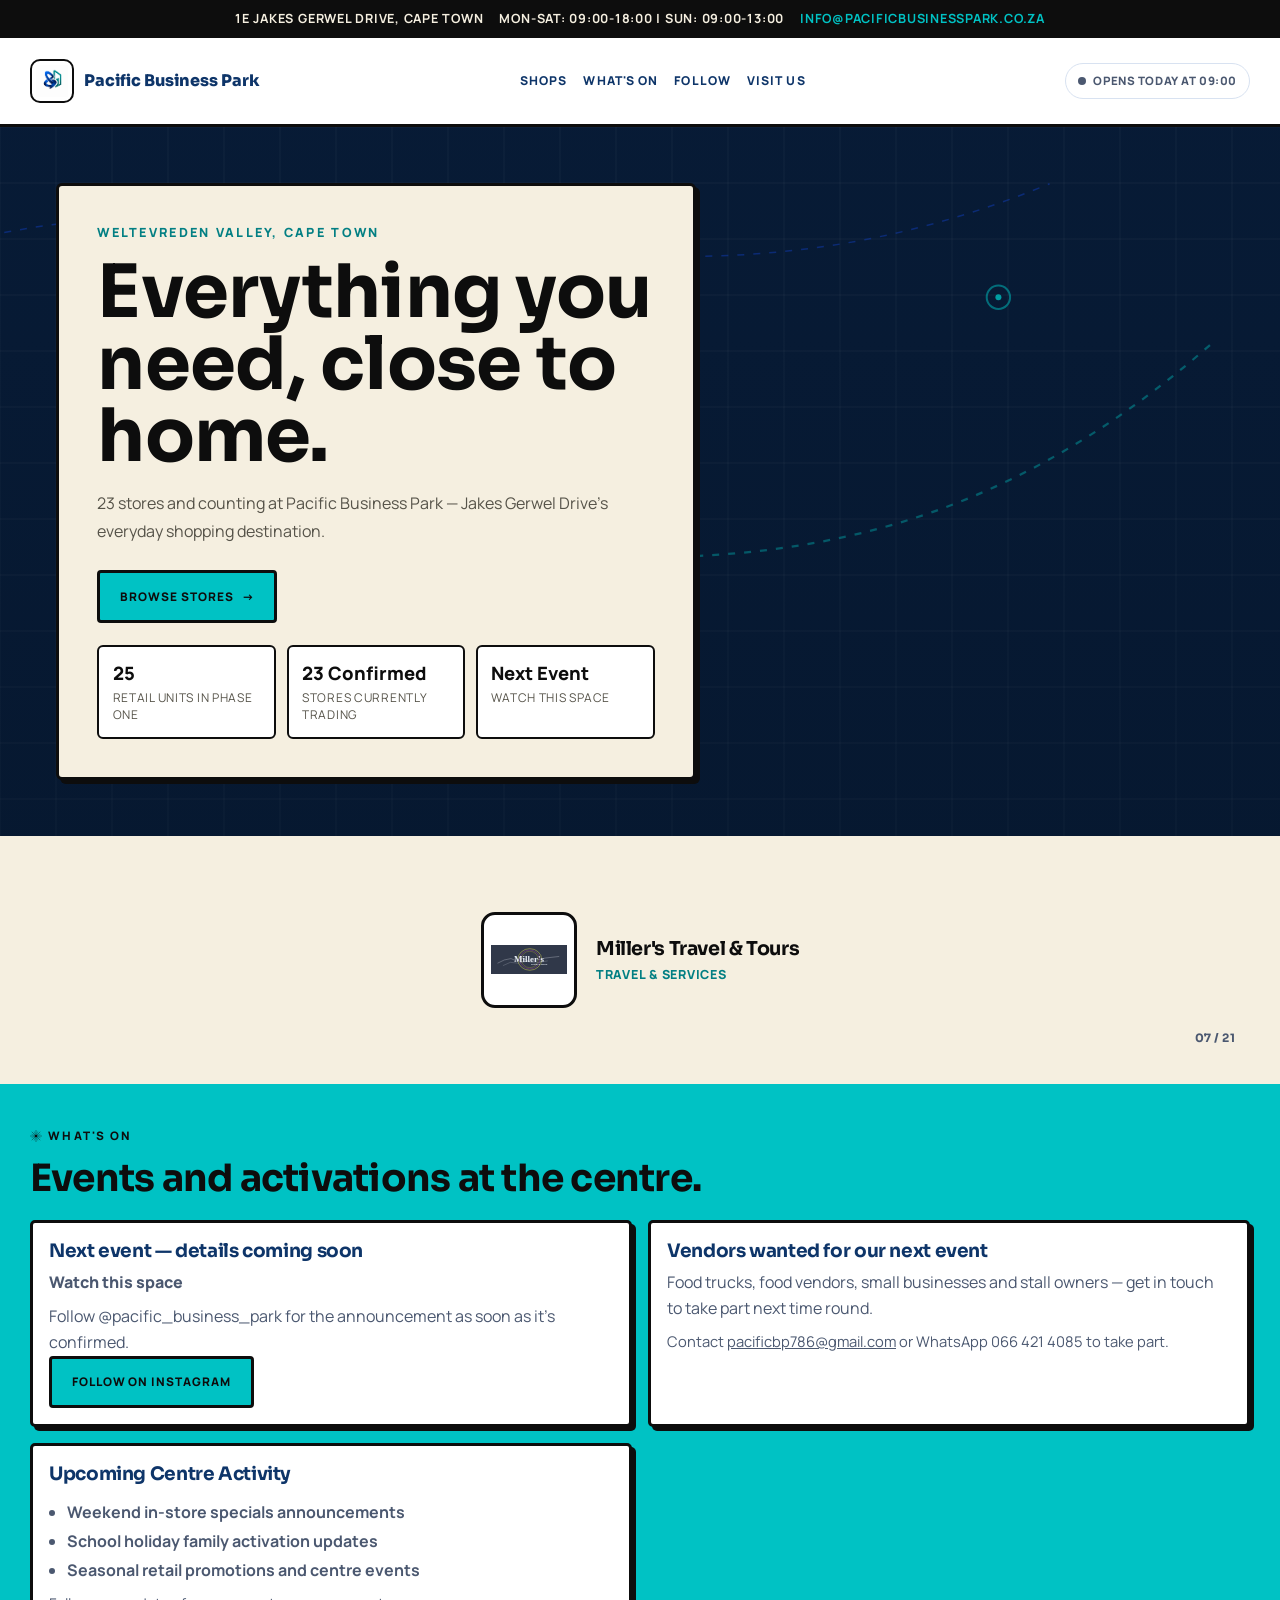
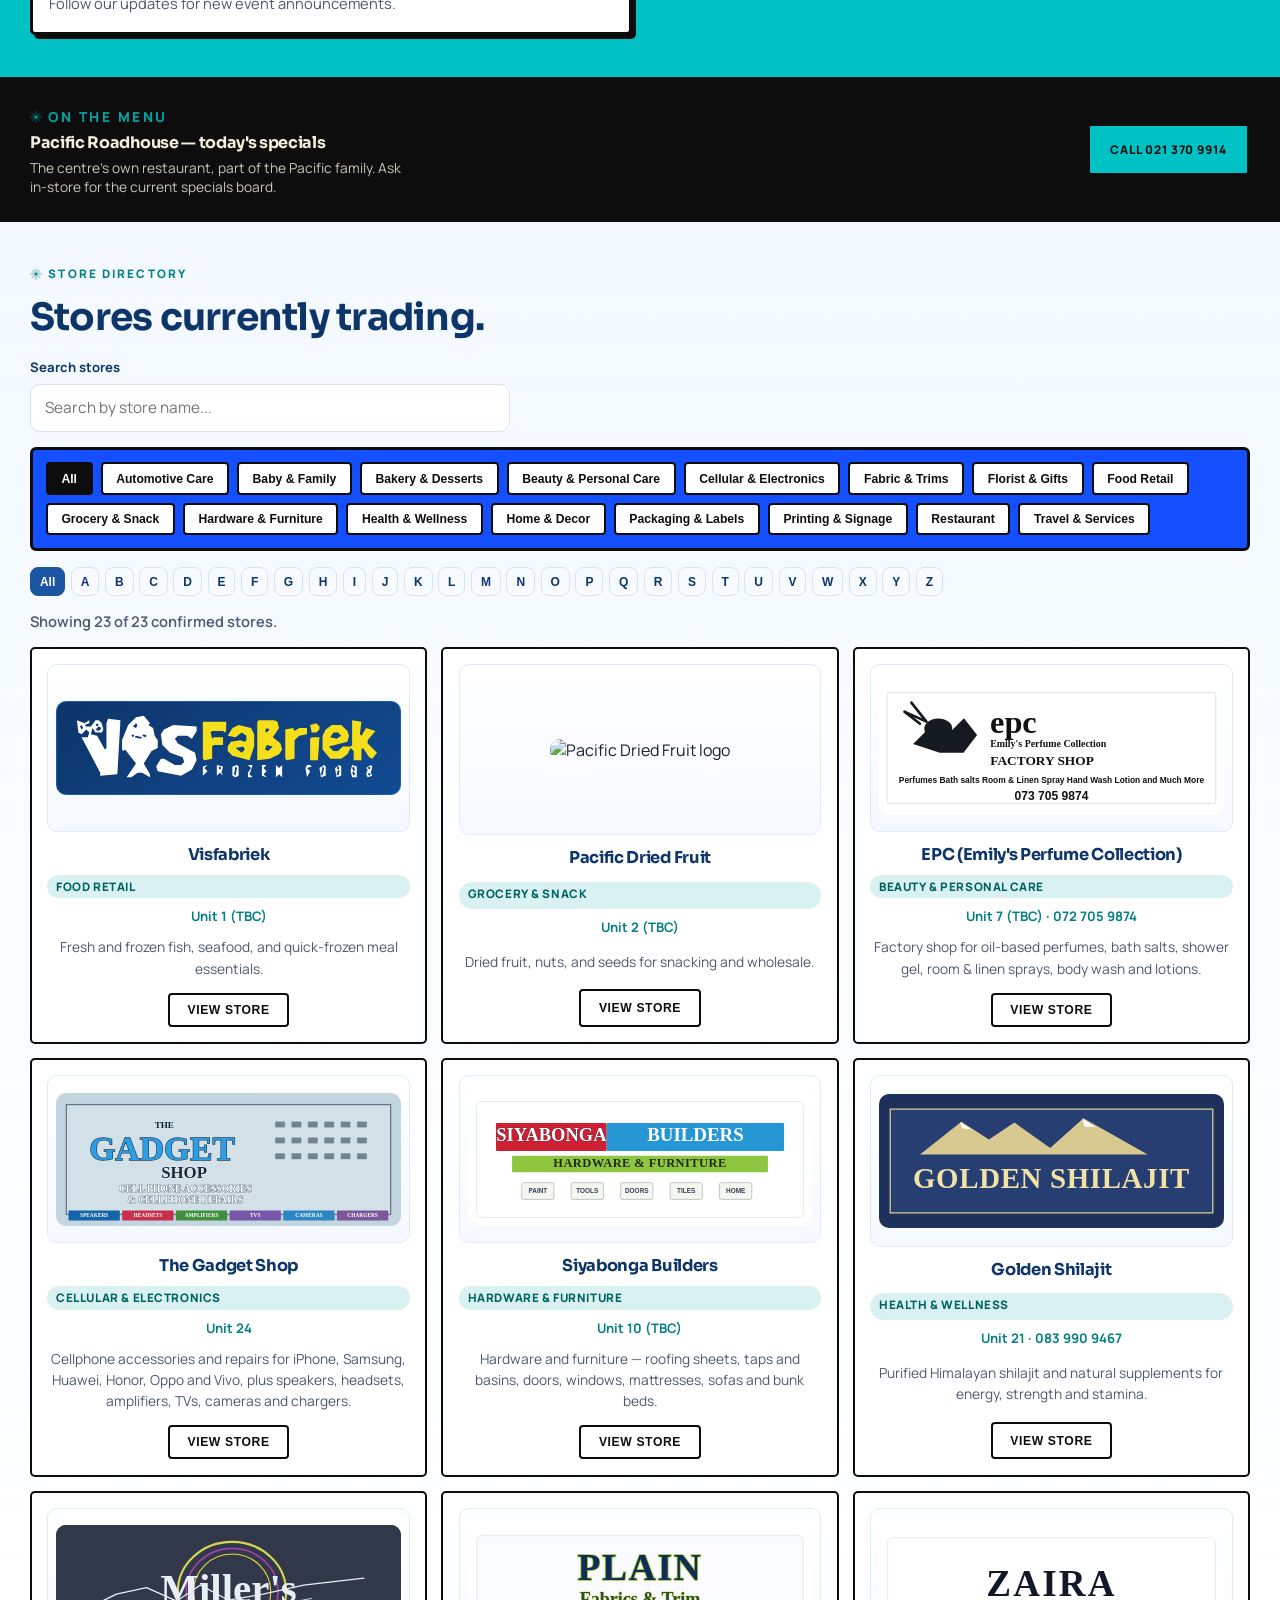
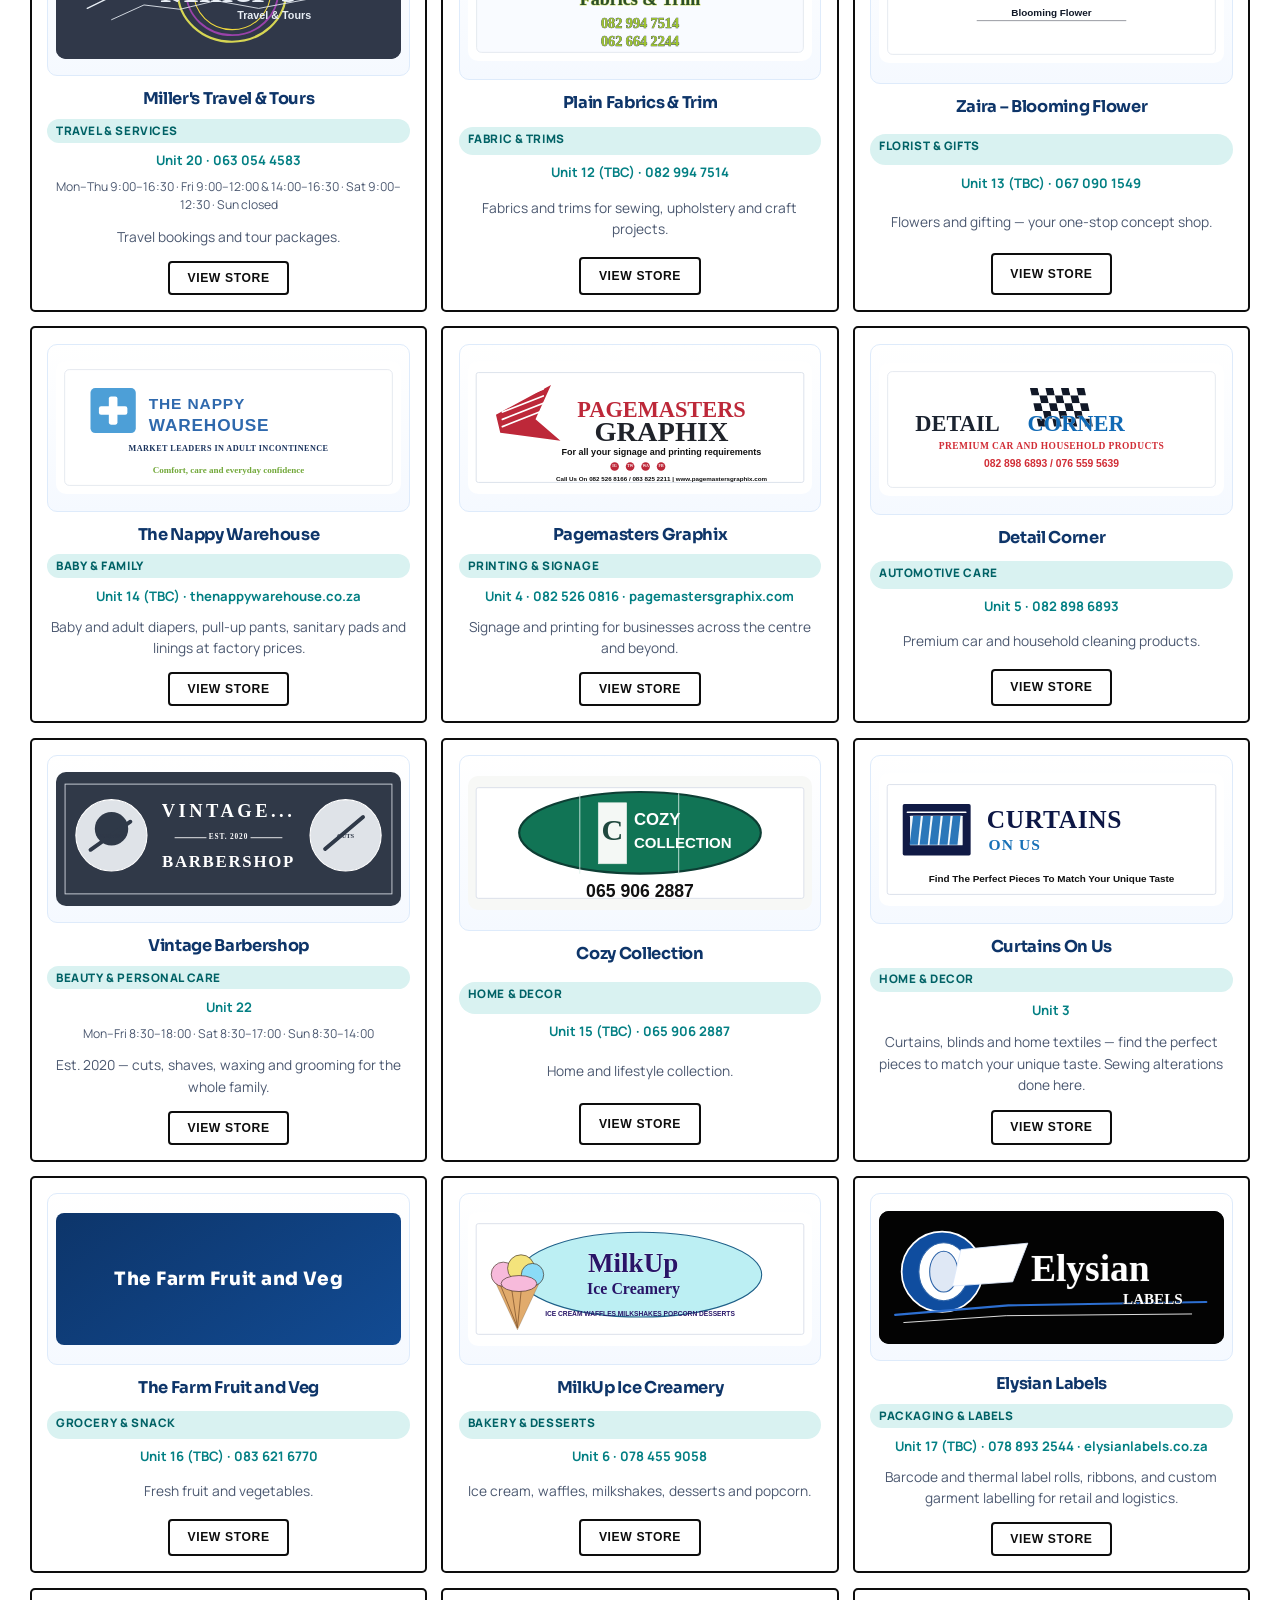
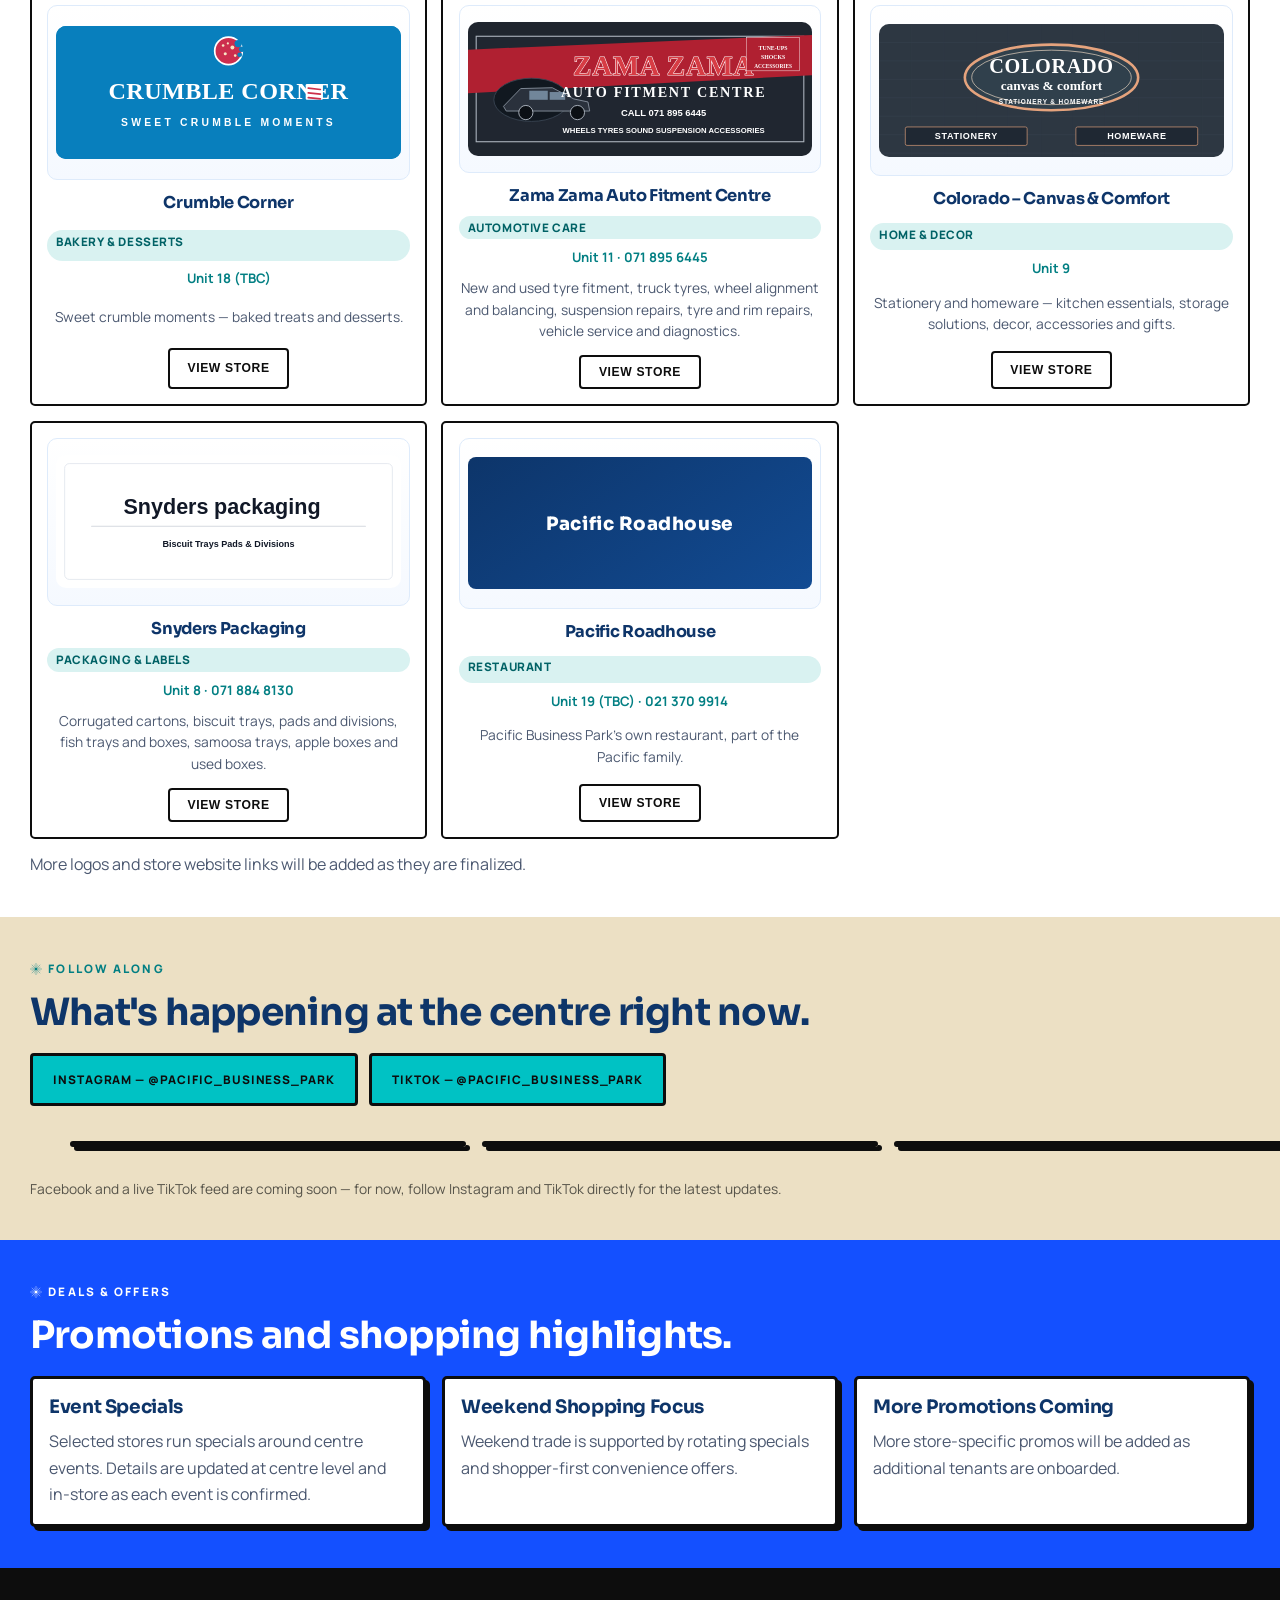
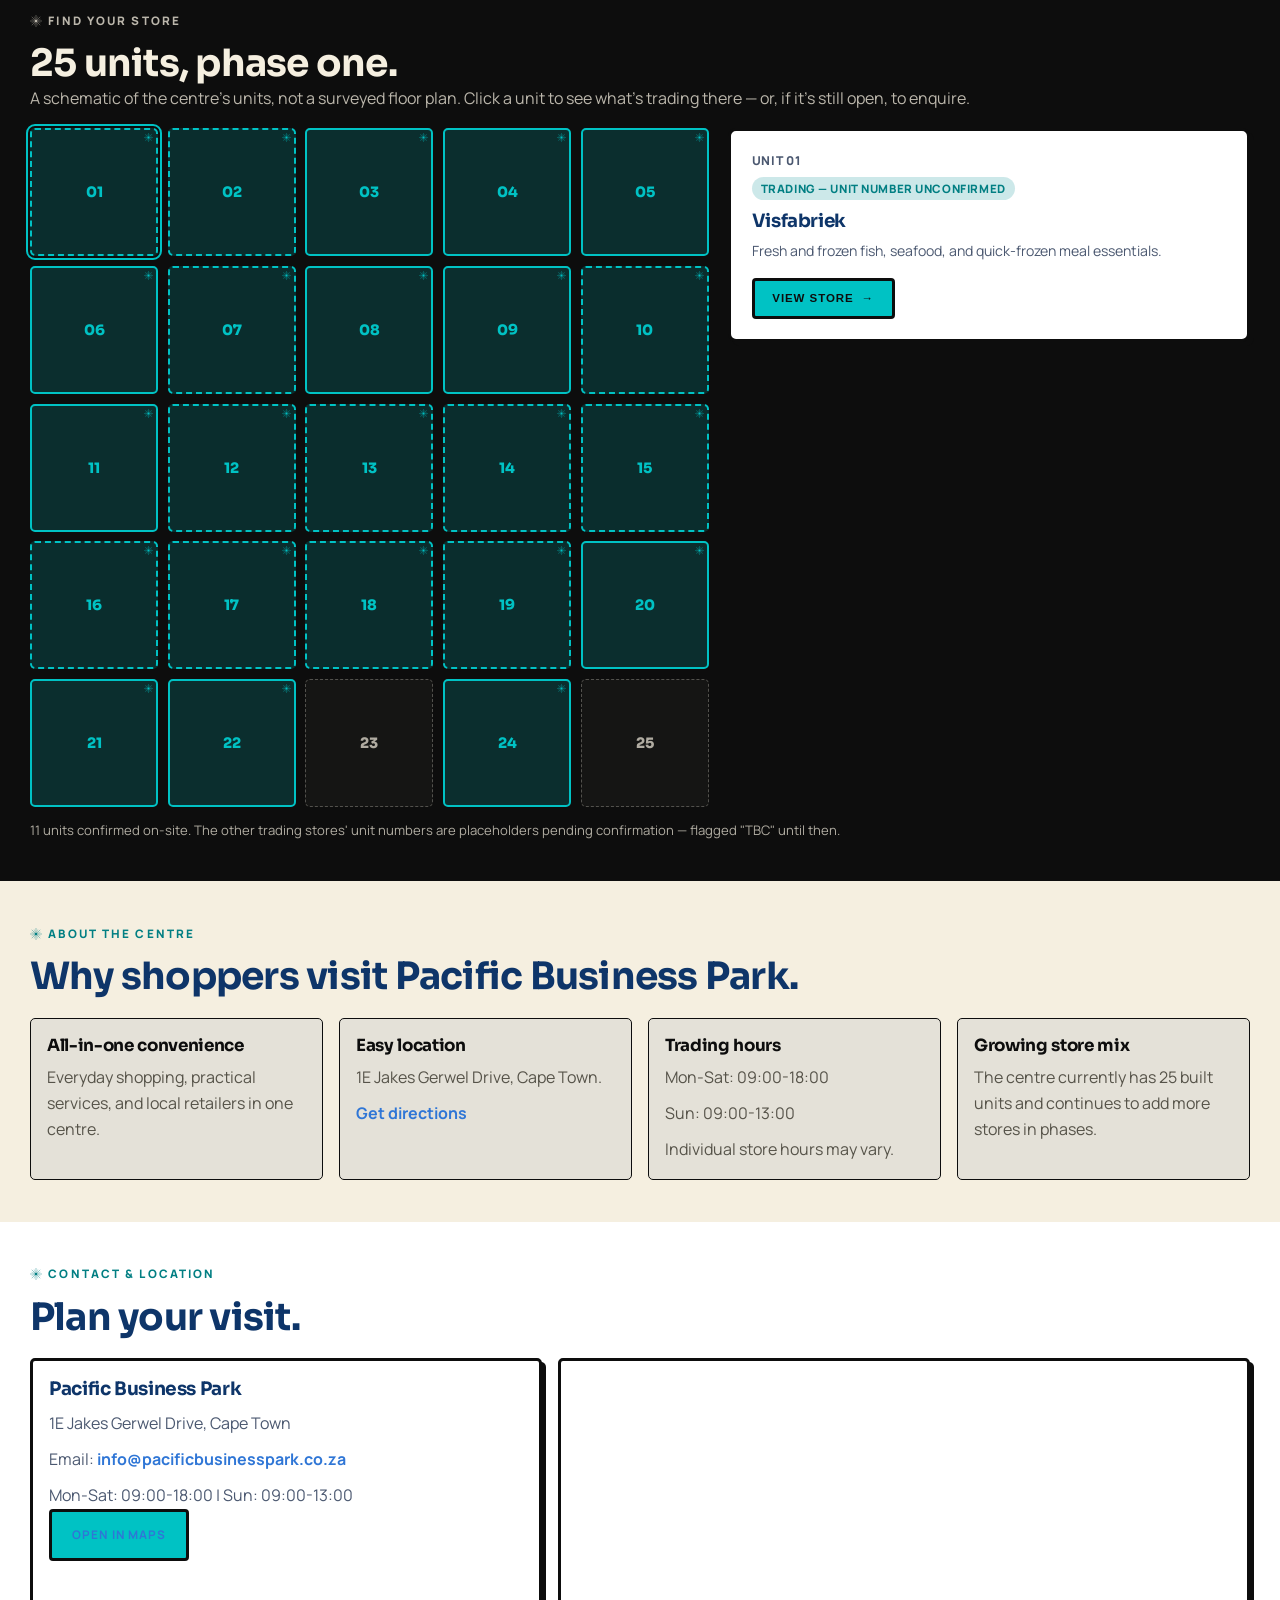
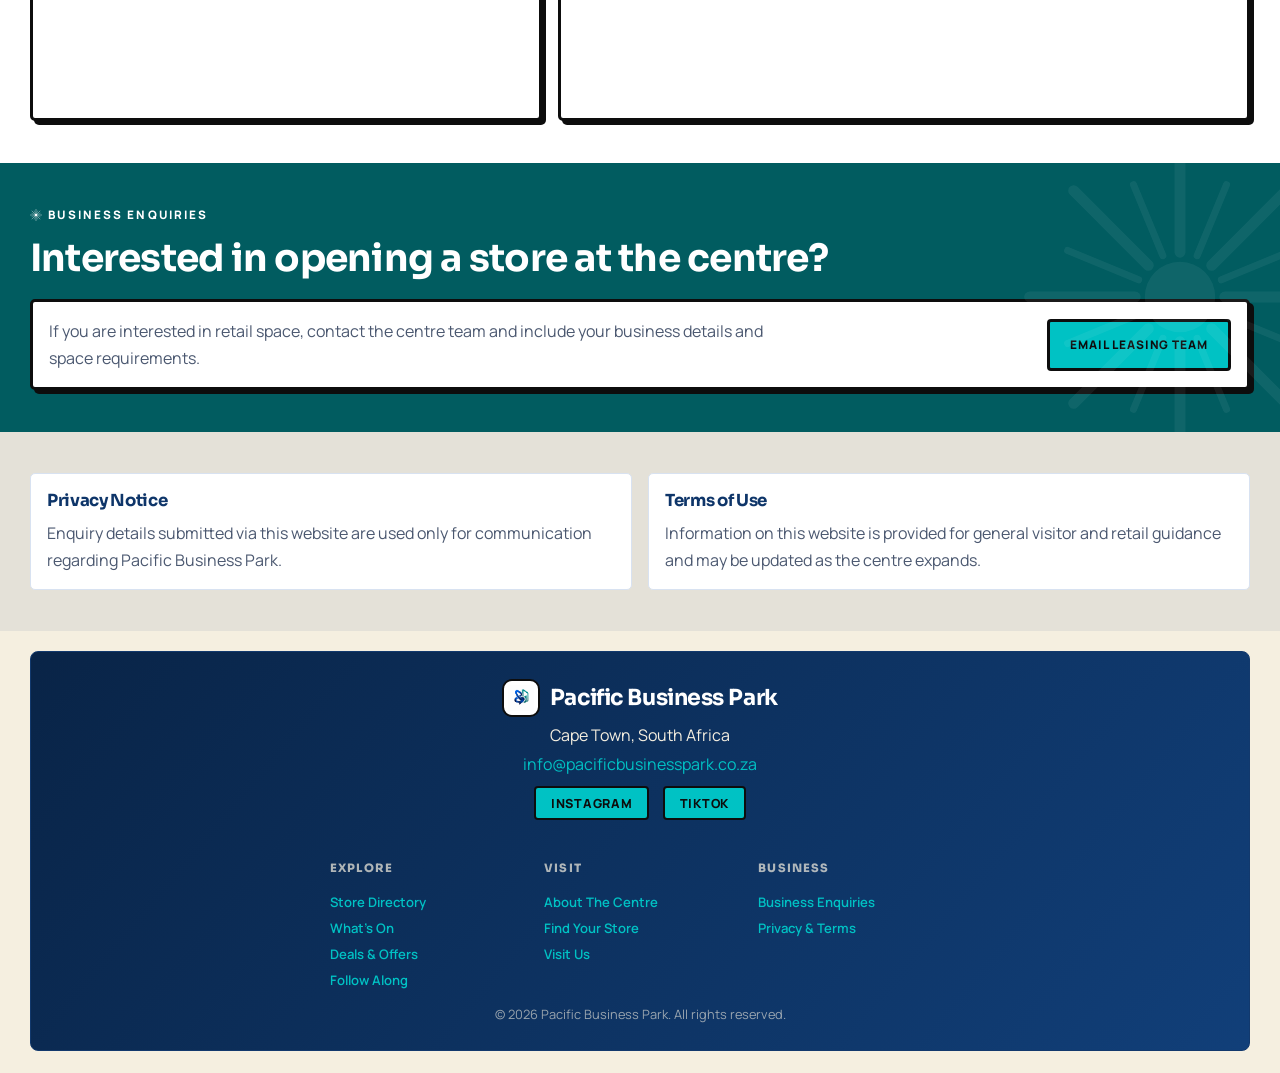
==== commit 80375238: ""Insane colours" — Murakami-inspired bold identity, toggle removed Two prior color/shape passes stil" ====
--- a/index.html
+++ b/index.html
@@ -17,13 +17,7 @@
     <link rel="icon" type="image/png" sizes="32x32" href="images/favicon-32.png" />
     <link rel="apple-touch-icon" sizes="180x180" href="images/apple-touch-icon.png" />
     <link rel="icon" type="image/png" sizes="512x512" href="images/icon-512.png" />
-    <meta name="theme-color" content="#f7faff" media="(prefers-color-scheme: light)" />
-    <meta name="theme-color" content="#203a5c" media="(prefers-color-scheme: dark)" />
-
-    <!-- Synchronous, render-blocking by design — sets data-theme before first
-         paint so there's no flash of the wrong theme. Manual choice wins over
-         system preference; no stored choice means "follow system". -->
-    <script src="assets/theme-init.js"></script>
+    <meta name="theme-color" content="#0d0d0d" />
 
     <!-- Open Graph / social share -->
     <meta property="og:type" content="website" />
@@ -90,17 +84,6 @@
             <span class="status-dot"></span>
             <span id="header-status-label">Checking hours</span>
           </div>
-
-          <button
-            class="theme-toggle"
-            id="themeToggle"
-            type="button"
-            aria-label="Switch to dark theme"
-            aria-pressed="false"
-          >
-            <svg class="theme-icon theme-icon--sun" viewBox="0 0 24 24" fill="none" stroke="currentColor" stroke-width="1.6" aria-hidden="true"><circle cx="12" cy="12" r="4.2"/><path d="M12 2.5v2.4M12 19.1v2.4M4.2 4.2l1.7 1.7M18.1 18.1l1.7 1.7M2.5 12h2.4M19.1 12h2.4M4.2 19.8l1.7-1.7M18.1 5.9l1.7-1.7"/></svg>
-            <svg class="theme-icon theme-icon--moon" viewBox="0 0 24 24" fill="none" stroke="currentColor" stroke-width="1.6" aria-hidden="true"><path d="M20 14.5A8.5 8.5 0 1 1 9.5 4a6.8 6.8 0 0 0 10.5 10.5z"/></svg>
-          </button>
 
           <button
             id="mobile-menu-button"
@@ -148,8 +131,8 @@
               <span>Stores currently trading</span>
             </article>
             <article>
-              <strong>Spring Market</strong>
-              <span>29 August 2026</span>
+              <strong>Next Event</strong>
+              <span>Watch this space</span>
             </article>
           </div>
         </div>
@@ -169,22 +152,22 @@
         </div>
         <div class="opening-grid">
           <article class="opening-card">
-            <h3>Spring Market — Saturday, 29 August 2026</h3>
-            <p class="opening-time">9:00 AM - 9:00 PM</p>
-            <p>Food, vendors, shopping and entertainment at Pacific Business Park.</p>
+            <h3>Next event — details coming soon</h3>
+            <p class="opening-time">Watch this space</p>
+            <p>Follow @pacific_business_park for the announcement as soon as it's confirmed.</p>
             <a
-              href="https://www.google.com/maps/search/?api=1&query=1E+Jakes+Gerwel+Drive,+Cape+Town"
+              href="https://www.instagram.com/pacific_business_park/"
               class="btn btn-primary"
               target="_blank"
               rel="noopener noreferrer"
-              >Get Directions</a
+              >Follow on Instagram</a
             >
           </article>
           <article class="opening-card">
-            <h3>Vendors wanted for Spring Market</h3>
+            <h3>Vendors wanted for our next event</h3>
             <p>
               Food trucks, food vendors, small businesses and stall owners —
-              join us on the day.
+              get in touch to take part next time round.
             </p>
             <p class="opening-note">
               Contact <a href="mailto:pacificbp786@gmail.com">pacificbp786@gmail.com</a>
@@ -334,10 +317,10 @@
         </div>
         <div class="offers-grid">
           <article class="offer-card">
-            <h3>Spring Market Specials</h3>
-            <p>
-              Selected stores will run specials for Spring Market weekend.
-              Details are updated at centre level and in-store.
+            <h3>Event Specials</h3>
+            <p>
+              Selected stores run specials around centre events. Details are
+              updated at centre level and in-store as each event is confirmed.
             </p>
           </article>
           <article class="offer-card">
--- a/style.css
+++ b/style.css
@@ -15,21 +15,35 @@
 
   /* Business Park signal accent — sampled directly from the real
      Pacific-Business-Park logo's teal building mark (Pacific Brand Family
-     pack, Icon-Marks/Pacific-Symbol-with-Building.png), not invented.
-     Added alongside the locked blue family (not replacing it) to mark
-     "live"/"trading" state: status pill dot, unit-plan trading indicator,
-     active category tab. WCAG-checked via script: 4.0:1 on white/ink
-     (clears the 3:1 large-text/UI-component threshold; this token is never
-     used for small body text). Dark-mode variant is a brighter version of
-     the same hue, checked separately below (6.3:1 against dark --surface). */
+     pack, Icon-Marks/Pacific-Symbol-with-Building.png), not invented. */
   --green: #028d91;
-
-  /* Adaptive semantic tokens — light mode (default). Redefined under
-     prefers-color-scheme:dark and [data-theme="dark"] below. Pinned-dark
-     surfaces (hero, footer, top-strip) intentionally keep using the fixed
-     --blue-950/900 tokens directly rather than these, so they stay dark in
-     both themes — same "pinned dark section" pattern used on Xtreme Worx
-     and axiel.co.za. */
+  --green-text: #027f83;
+
+  /* "Insane colours" pass — same two hue families (blue + the real logo
+     teal), pushed to their most saturated/extreme steps, plus true
+     neutrals (black/grey/white/cream) per Saeed's explicit instruction:
+     "the colours are not locked... go crazy... blacks greys whites creams
+     ... wont take away from the company pallete." Bold flat color-blocking,
+     no new hues introduced. */
+  --blue-electric: #1450ff;
+  --blue-ink: #050f22;
+  --teal-bright: #00c2c4;
+  --teal-deep: #015c60;
+  --ink-black: #0d0d0d;
+  --cream: #f5efe0;
+  --cream-deep: #ece0c4;
+  --stone-200: #e4e1d8;
+  --grey-600: #565349;
+  --stroke-w: 3px;
+  --stroke: var(--ink-black);
+  --shadow-pop: 4px 4px 0 var(--ink-black);
+  --teal-chip-bg: #d9f2f1;
+  --teal-chip-text: #016266;
+
+  /* Semantic tokens — single fixed set now (light/dark toggle removed per
+     Saeed: "drop the toggle... i dont want dark moody i want crazy energy
+     but high end"). Pinned-dark surfaces (hero, footer, top-strip, unit-map)
+     keep using the fixed --blue-950/--ink-black tokens directly. */
   --surface: var(--paper);
   --surface-soft: #f7faff;
   --ink: #172133;
@@ -37,43 +51,9 @@
   --heading: var(--blue-900);
   --accent: var(--blue-700);
   --line: #d8e2f1;
-  --radius-lg: 18px;
-  --radius-md: 12px;
+  --radius-lg: 8px;
+  --radius-md: 5px;
   --shadow: 0 12px 30px rgba(18, 46, 90, 0.12);
-}
-
-/* Dark mode — system preference (no stored override), WCAG-verified via an
-   actual contrast-ratio script, not eyeballed: ink 10.1:1, ink-soft 6.0:1,
-   heading 8.0:1, accent 7.1:1 against --surface (all clear the 4.5:1 body /
-   3:1 large-text thresholds). --surface is deliberately NOT the same navy as
-   the pinned hero/footer (--blue-950) — raw luminance is ~3.3x higher so the
-   general dark background reads as a distinct tone from the pinned-dark
-   sections, not "the same black" (the specific failure mode this pattern is
-   meant to avoid, per the Elysian Labels dark-mode lesson). */
-@media (prefers-color-scheme: dark) {
-  :root:not([data-theme="light"]) {
-    --surface: #203a5c;
-    --surface-soft: #28466f;
-    --ink: #eaf1fb;
-    --ink-soft: #a9bcd6;
-    --heading: #bcd9ff;
-    --accent: var(--sky-400);
-    --green: #4de0dc;
-    --line: rgba(255, 255, 255, 0.14);
-    --shadow: 0 12px 30px rgba(0, 0, 0, 0.4);
-  }
-}
-
-:root[data-theme="dark"] {
-  --surface: #203a5c;
-  --surface-soft: #28466f;
-  --ink: #eaf1fb;
-  --ink-soft: #a9bcd6;
-  --heading: #bcd9ff;
-  --accent: var(--sky-400);
-  --green: #4de0dc;
-  --line: rgba(255, 255, 255, 0.14);
-  --shadow: 0 12px 30px rgba(0, 0, 0, 0.4);
 }
 
 * {
@@ -82,83 +62,13 @@
 
 html {
   scroll-behavior: smooth;
-}
-
-/* Concept switcher — same working mechanism as the coldcall-demo pattern
-   (~/projects/coldcall-demo/always-plumbing-drainage): a single shared page
-   with all 3 concepts' markup present at once, shown/hidden via the
-   html[data-concept] attribute. Unlike that reference, PBP's palette is
-   LOCKED across concepts (Saeed: "the colour pallete has to stay the same
-   across 3 concepts") — only structure/copy/layout differ here, not color. */
-.concept-copy {
-  display: none;
-}
-html[data-concept="trusted"] .copy-trusted {
-  display: block;
-}
-html[data-concept="canalwalk"] .copy-canalwalk {
-  display: block;
-}
-html[data-concept="waterfront"] .copy-waterfront {
-  display: block;
-}
-
-.switcher-bar {
-  position: sticky;
-  top: 0;
-  z-index: 60;
-  display: flex;
-  align-items: center;
-  justify-content: space-between;
-  flex-wrap: wrap;
-  gap: 0.6rem;
-  padding: 0.85rem 1.4rem;
-  background: var(--blue-950);
-  border-bottom: 1px solid rgba(255, 255, 255, 0.14);
-}
-
-.switcher-bar .label {
-  color: rgba(255, 255, 255, 0.7);
-  letter-spacing: 0.08em;
-  text-transform: uppercase;
-  font-size: 0.68rem;
-  font-weight: 700;
-}
-
-.switcher-tabs {
-  display: flex;
-  gap: 0.4rem;
-}
-
-.switcher-tabs button {
-  font-family: "Manrope", sans-serif;
-  font-weight: 800;
-  font-size: 0.72rem;
-  letter-spacing: 0.06em;
-  text-transform: uppercase;
-  padding: 0.5rem 1rem;
-  border-radius: 999px;
-  border: 1px solid rgba(255, 255, 255, 0.28);
-  background: transparent;
-  color: rgba(255, 255, 255, 0.8);
-  cursor: pointer;
-  transition: all 0.2s ease;
-}
-
-.switcher-tabs button.active {
-  background: var(--sky-400);
-  color: #042b56;
-  border-color: var(--sky-400);
 }
 
 body {
   margin: 0;
   color: var(--ink);
   font-family: "Manrope", sans-serif;
-  background:
-    radial-gradient(circle at 6% 4%, rgba(93, 152, 255, 0.1), transparent 25%),
-    radial-gradient(circle at 92% 12%, rgba(133, 196, 255, 0.12), transparent 22%),
-    var(--surface-soft);
+  background: var(--cream);
 }
 
 a {
@@ -183,8 +93,8 @@
   justify-content: center;
   gap: 1rem;
   padding: 0.65rem 1rem;
-  background: var(--blue-950);
-  color: #e8f2ff;
+  background: var(--ink-black);
+  color: var(--cream);
   font-size: 0.79rem;
   text-transform: uppercase;
   letter-spacing: 0.06em;
@@ -194,20 +104,23 @@
 
 .top-strip a {
   text-decoration: none;
-  color: #d3e8ff;
+  color: var(--teal-bright);
 }
 
 .top-strip .top-address {
-  color: #ffffff;
-}
-
+  color: var(--cream);
+}
+
+/* Kept neutral (not a bold color block) on purpose — the sticky header
+   must stay a legible, functional white chip for the real logo (source
+   PNGs have an opaque near-white background baked in) and nav text.
+   The bold black border replaces the soft 1px hairline instead. */
 .site-header {
   position: sticky;
   top: 0;
   z-index: 30;
-  background: color-mix(in srgb, var(--surface) 96%, transparent);
-  backdrop-filter: blur(8px);
-  border-bottom: 1px solid var(--line);
+  background: var(--paper);
+  border-bottom: var(--stroke-w) solid var(--ink-black);
 }
 
 .nav-shell {
@@ -240,6 +153,7 @@
   height: 44px;
   border-radius: 10px;
   background: #ffffff;
+  border: 2px solid var(--ink-black);
   flex: 0 0 auto;
 }
 
@@ -313,52 +227,8 @@
 }
 
 .live-status.is-open {
-  color: var(--green);
+  color: var(--green-text);
   border-color: color-mix(in srgb, var(--green) 40%, var(--line));
-}
-
-.theme-toggle {
-  display: inline-flex;
-  align-items: center;
-  justify-content: center;
-  width: 40px;
-  height: 40px;
-  border: 1px solid var(--line);
-  border-radius: 999px;
-  background: var(--surface);
-  color: var(--heading);
-  cursor: pointer;
-  padding: 0;
-}
-
-.theme-toggle:hover {
-  border-color: var(--accent);
-  color: var(--accent);
-}
-
-.theme-icon {
-  width: 18px;
-  height: 18px;
-}
-
-.theme-icon--moon {
-  display: none;
-}
-
-:root[data-theme="dark"] .theme-icon--sun {
-  display: none;
-}
-:root[data-theme="dark"] .theme-icon--moon {
-  display: block;
-}
-
-@media (prefers-color-scheme: dark) {
-  :root:not([data-theme="light"]) .theme-icon--sun {
-    display: none;
-  }
-  :root:not([data-theme="light"]) .theme-icon--moon {
-    display: block;
-  }
 }
 
 .mobile-menu-button {
@@ -398,17 +268,15 @@
   display: flex;
 }
 
-.hero,
-.section {
-  width: min(1220px, calc(100% - 2rem));
-  margin: 1.2rem auto 0;
-}
-
+/* Full-bleed, edge-to-edge — the floating rounded card this used to be
+   was exactly the "safe SaaS" look Saeed pushed back on. A stark
+   full-width panel matches Codex's own hero treatment more directly. */
 .hero {
   position: relative;
   overflow: hidden;
-  border-radius: 24px;
-  min-height: 520px;
+  width: 100%;
+  margin: 0;
+  min-height: 560px;
   display: flex;
   align-items: center;
   background:
@@ -419,7 +287,6 @@
       rgba(255, 255, 255, 0.12) 100%
     ),
     linear-gradient(130deg, #0a2953, #154784 52%, #256dc1);
-  box-shadow: 0 18px 34px rgba(8, 29, 57, 0.25);
 }
 
 .hero::before {
@@ -453,18 +320,21 @@
   );
 }
 
+/* Flat "sticker" card, not a glass panel — glassmorphism blur was exactly
+   the safe/soft look Saeed wants gone. A bold solid-cream card with a hard
+   black border + offset shadow floating on the dark animated canvas is the
+   pop-art move: 16.95:1 ink-black-on-cream. */
 .hero-panel {
   position: relative;
   z-index: 2;
-  max-width: 560px;
+  max-width: 640px;
   margin: clamp(2rem, 6vw, 3.5rem);
-  color: #ffffff;
+  color: var(--ink-black);
   padding: clamp(1.6rem, 4vw, 2.4rem);
-  background: rgba(6, 20, 41, 0.42);
-  backdrop-filter: blur(10px);
-  -webkit-backdrop-filter: blur(10px);
-  border: 1px solid rgba(255, 255, 255, 0.16);
-  border-radius: 20px;
+  background: var(--cream);
+  border: var(--stroke-w) solid var(--ink-black);
+  border-radius: 6px;
+  box-shadow: var(--shadow-pop);
 }
 
 /* .hero-content: used by the Trusted and Waterfront concepts (Canal Walk
@@ -491,22 +361,24 @@
 .hero-kicker {
   font-size: 0.79rem;
   text-transform: uppercase;
-  letter-spacing: 0.15em;
-  color: #c6e2ff;
+  letter-spacing: 0.18em;
+  color: var(--green-text);
   font-weight: 800;
 }
 
 .hero h1 {
   margin-top: 0.9rem;
-  font-size: clamp(2rem, 5vw, 3.6rem);
-  line-height: 1.04;
-  max-width: 14ch;
+  font-size: clamp(2.4rem, 6.4vw, 4.6rem);
+  line-height: 0.98;
+  letter-spacing: -0.01em;
+  max-width: 13ch;
+  color: var(--ink-black);
 }
 
 .hero-copy {
   margin-top: 1.05rem;
   line-height: 1.75;
-  color: rgba(255, 255, 255, 0.93);
+  color: var(--grey-600);
   max-width: 62ch;
 }
 
@@ -521,7 +393,7 @@
   display: inline-flex;
   align-items: center;
   justify-content: center;
-  border-radius: 999px;
+  border-radius: 4px;
   text-decoration: none;
   text-transform: uppercase;
   letter-spacing: 0.08em;
@@ -531,8 +403,9 @@
 }
 
 .btn-primary {
-  background: #8ed3ff;
-  color: #042b56;
+  background: var(--teal-bright);
+  color: var(--ink-black);
+  border: var(--stroke-w) solid var(--ink-black);
   gap: 0.5rem;
 }
 
@@ -551,8 +424,9 @@
 }
 
 .btn-secondary-dark {
-  background: #dbeaff;
-  color: #0b335f;
+  background: var(--teal-bright);
+  color: var(--ink-black);
+  border: var(--stroke-w) solid var(--ink-black);
 }
 
 .hero-meta {
@@ -563,16 +437,17 @@
 }
 
 .hero-meta article {
-  border: 1px solid rgba(255, 255, 255, 0.28);
-  border-radius: 12px;
+  border: 2px solid var(--ink-black);
+  border-radius: 6px;
   padding: 0.82rem;
-  background: rgba(7, 32, 66, 0.45);
+  background: var(--paper);
 }
 
 .hero-meta strong {
   display: block;
-  font-size: 1rem;
-  font-weight: 800;
+  font-size: 1.15rem;
+  font-weight: 800;
+  color: var(--ink-black);
 }
 
 .hero-meta span {
@@ -581,15 +456,25 @@
   font-size: 0.75rem;
   letter-spacing: 0.06em;
   text-transform: uppercase;
-  color: rgba(255, 255, 255, 0.86);
-}
-
+  color: var(--grey-600);
+}
+
+/* Full-bleed alternating color blocks — the "insane colours" structural
+   move. Each section fills the viewport width with its own bold
+   background; the actual content still reads at the same 1220px measure
+   via the `.section > *` rule below, so nothing needed restructuring in
+   the HTML. Background/text colors are set per-section further down this
+   file (each section's own class wins by source order). */
 .section {
+  width: 100%;
   background: var(--surface);
-  border: 1px solid var(--line);
-  border-radius: var(--radius-lg);
-  box-shadow: var(--shadow);
-  padding: 1.6rem;
+  padding: 2.6rem 0;
+}
+
+.section > * {
+  width: min(1220px, calc(100% - 2rem));
+  margin-left: auto;
+  margin-right: auto;
 }
 
 .section-heading {
@@ -600,7 +485,8 @@
    One boxed frame, slides cross-fade on a ~4.2s interval, 01/N counter,
    prefers-reduced-motion respected, pauses on hover/focus. */
 .showcase {
-  padding: 1.4rem 1.6rem;
+  background: var(--cream);
+  padding: 1.8rem 0;
 }
 
 .badge-stage {
@@ -638,8 +524,8 @@
   width: 96px;
   height: 96px;
   border-radius: 14px;
-  border: 1px solid var(--line);
-  background: linear-gradient(180deg, #ffffff, #f5f9ff);
+  border: var(--stroke-w) solid var(--ink-black);
+  background: #ffffff;
   display: flex;
   align-items: center;
   justify-content: center;
@@ -655,12 +541,12 @@
 
 .badge-slide-info h3 {
   font-size: 1.2rem;
-  color: var(--heading);
+  color: var(--ink-black);
 }
 
 .badge-slide-info p {
   margin-top: 0.3rem;
-  color: var(--accent);
+  color: var(--green-text);
   font-weight: 800;
   font-size: 0.78rem;
   text-transform: uppercase;
@@ -687,11 +573,28 @@
 }
 
 .eyebrow {
+  display: inline-flex;
+  align-items: center;
+  gap: 0.4rem;
   text-transform: uppercase;
-  letter-spacing: 0.14em;
+  letter-spacing: 0.18em;
   font-size: 0.73rem;
   font-weight: 800;
-  color: var(--accent);
+  color: var(--green-text);
+}
+
+/* Original signature motif (assets/motif-burst.svg) — a flat radial
+   burst, not a copy of any character/trademark art, just borrowing the
+   bold-flat-radial sensibility. Colored via currentColor so it inherits
+   each section's own eyebrow color automatically. */
+.eyebrow::before {
+  content: "";
+  width: 12px;
+  height: 12px;
+  flex: 0 0 auto;
+  background-color: currentColor;
+  -webkit-mask: url("assets/motif-burst.svg") center / contain no-repeat;
+  mask: url("assets/motif-burst.svg") center / contain no-repeat;
 }
 
 .section-heading h2 {
@@ -730,10 +633,25 @@
   line-height: 1.3;
 }
 
+.unit-map {
+  background: var(--ink-black);
+}
+
+.unit-map .eyebrow,
+.unit-map .section-heading h2 {
+  color: var(--cream);
+}
+
+.unit-map .section-heading p {
+  color: var(--cream);
+  opacity: 0.75;
+}
+
 .unit-note {
   margin-top: 0.9rem;
   font-size: 0.82rem;
-  color: var(--ink-soft);
+  color: var(--cream);
+  opacity: 0.7;
 }
 
 /* Interactive unit-plan — a schematic grid (not a surveyed floor plan;
@@ -758,20 +676,41 @@
   display: flex;
   align-items: center;
   justify-content: center;
-  border: 1px solid var(--line);
+  border: 1px solid rgba(245, 239, 224, 0.25);
   border-radius: var(--radius-md);
-  background: var(--surface-soft);
-  color: var(--ink-soft);
+  background: rgba(245, 239, 224, 0.05);
+  color: var(--cream);
+  opacity: 0.55;
   font-family: "Sora", sans-serif;
   font-weight: 800;
   font-size: 0.9rem;
   cursor: pointer;
+  transition: transform 0.12s ease;
+}
+
+.plan-unit:hover {
+  transform: translateY(-2px);
 }
 
 .plan-unit.trading {
-  border-color: var(--green);
-  background: color-mix(in srgb, var(--green) 12%, var(--surface-soft));
-  color: var(--green);
+  position: relative;
+  border-color: var(--teal-bright);
+  border-width: 2px;
+  background: color-mix(in srgb, var(--teal-bright) 18%, transparent);
+  color: var(--teal-bright);
+  opacity: 1;
+}
+
+.plan-unit.trading::after {
+  content: "";
+  position: absolute;
+  top: 3px;
+  right: 3px;
+  width: 9px;
+  height: 9px;
+  background-color: var(--teal-bright);
+  -webkit-mask: url("assets/motif-burst.svg") center / contain no-repeat;
+  mask: url("assets/motif-burst.svg") center / contain no-repeat;
 }
 
 .plan-unit.trading.unconfirmed {
@@ -780,20 +719,23 @@
 
 .plan-unit.open {
   border-style: dashed;
-  color: var(--ink-soft);
+  border-color: rgba(245, 239, 224, 0.4);
+  color: var(--cream);
+  opacity: 0.7;
 }
 
 .plan-unit.selected {
-  outline: 2px solid var(--accent);
+  outline: 2px solid var(--teal-bright);
   outline-offset: 2px;
 }
 
 .plan-detail {
   position: sticky;
   top: calc(86px + 1rem);
-  border: 1px solid var(--line);
+  border: var(--stroke-w) solid var(--ink-black);
   border-radius: var(--radius-lg);
-  background: var(--surface);
+  background: var(--paper);
+  box-shadow: var(--shadow-pop);
   padding: 1.3rem;
 }
 
@@ -819,8 +761,8 @@
 }
 
 .plan-detail-status.trading {
-  background: color-mix(in srgb, var(--green) 16%, transparent);
-  color: var(--green);
+  background: color-mix(in srgb, var(--green) 20%, transparent);
+  color: var(--green-text);
 }
 
 .plan-detail-status.open {
@@ -955,6 +897,12 @@
   line-height: 1.5;
 }
 
+/* Deliberate "rest beat" — the loud sections read as loud by contrast
+   with a couple of calmer ones, not every section maxed out at once. */
+.overview {
+  background: var(--cream);
+}
+
 .snapshot-grid {
   display: grid;
   grid-template-columns: repeat(4, minmax(0, 1fr));
@@ -962,21 +910,21 @@
 }
 
 .snapshot-card {
-  border: 1px solid var(--line);
+  border: 1.5px solid var(--ink-black);
   border-radius: var(--radius-md);
-  background: var(--surface-soft);
+  background: var(--stone-200);
   padding: 1rem;
 }
 
 .snapshot-card h3 {
   font-size: 1.05rem;
-  color: var(--heading);
+  color: var(--ink-black);
 }
 
 .snapshot-card p {
   margin-top: 0.62rem;
   line-height: 1.62;
-  color: var(--ink-soft);
+  color: var(--grey-600);
 }
 
 .snapshot-card a {
@@ -1001,25 +949,34 @@
   margin-top: 0.9rem;
   display: flex;
   flex-wrap: wrap;
-  gap: 0.4rem;
+  gap: 0.5rem;
+  background: var(--blue-electric);
+  border: var(--stroke-w) solid var(--ink-black);
+  border-radius: 6px;
+  padding: 0.8rem;
 }
 
 .category-tab {
-  border: 1px solid var(--line);
-  border-radius: 999px;
+  border: 2px solid var(--ink-black);
+  border-radius: 4px;
   padding: 0.45rem 0.85rem;
   font-size: 0.76rem;
   font-weight: 700;
-  background: var(--surface-soft);
-  color: var(--heading);
+  background: #ffffff;
+  color: var(--ink-black);
   cursor: pointer;
   white-space: nowrap;
+  transition: transform 0.12s ease;
+}
+
+.category-tab:hover {
+  transform: translateY(-2px);
 }
 
 .category-tab.active {
-  background: var(--blue-800);
+  background: var(--ink-black);
   color: #ffffff;
-  border-color: var(--blue-800);
+  border-color: var(--ink-black);
 }
 
 .field {
@@ -1081,13 +1038,19 @@
 }
 
 .store-card {
-  border: 1px solid var(--line);
+  border: 2px solid var(--ink-black);
   border-radius: var(--radius-md);
   background: var(--surface);
   padding: 0.95rem;
   text-align: center;
   display: grid;
   gap: 0.55rem;
+  transition: transform 0.15s ease, box-shadow 0.15s ease;
+}
+
+.store-card:hover {
+  transform: translateY(-3px);
+  box-shadow: var(--shadow-pop);
 }
 
 .store-card.hidden {
@@ -1141,8 +1104,8 @@
   display: inline-flex;
   padding: 0.24rem 0.56rem;
   border-radius: 999px;
-  background: #e8f2ff;
-  color: #14509a;
+  background: var(--teal-chip-bg);
+  color: var(--teal-chip-text);
   font-size: 0.73rem;
   font-weight: 800;
   text-transform: uppercase;
@@ -1171,7 +1134,7 @@
   margin-top: 0;
   font-size: 0.82rem;
   font-weight: 700;
-  color: var(--accent);
+  color: var(--green-text);
 }
 
 .store-hours {
@@ -1191,21 +1154,22 @@
 .store-card-button {
   justify-self: center;
   margin-top: 0.3rem;
-  border: 1px solid var(--line);
-  border-radius: 999px;
+  border: 2px solid var(--ink-black);
+  border-radius: 4px;
   padding: 0.5rem 1.1rem;
   font-size: 0.76rem;
   font-weight: 800;
   text-transform: uppercase;
   letter-spacing: 0.05em;
-  background: var(--surface-soft);
-  color: var(--heading);
+  background: #ffffff;
+  color: var(--ink-black);
   cursor: pointer;
+  transition: background-color 0.12s ease, color 0.12s ease;
 }
 
 .store-card-button:hover {
-  border-color: var(--accent);
-  color: var(--accent);
+  background: var(--teal-bright);
+  color: var(--ink-black);
 }
 
 /* Store detail dialog — native <dialog>, gets its backdrop/focus-trap/
@@ -1214,12 +1178,12 @@
 .store-dialog {
   width: min(480px, calc(100% - 2rem));
   max-height: min(88vh, 640px);
-  border: none;
+  border: var(--stroke-w) solid var(--ink-black);
   border-radius: var(--radius-lg);
   padding: 0;
   color: var(--ink);
   background: var(--surface);
-  box-shadow: 0 30px 70px rgba(8, 20, 40, 0.35);
+  box-shadow: 8px 8px 0 var(--ink-black);
 }
 
 .store-dialog::backdrop {
@@ -1258,9 +1222,9 @@
   align-items: center;
   justify-content: center;
   margin-bottom: 0.9rem;
-  border: 1px solid #deebfb;
+  border: 2px solid var(--ink-black);
   border-radius: 10px;
-  background: linear-gradient(180deg, #ffffff, #f5f9ff);
+  background: #ffffff;
   padding: 0.6rem;
 }
 
@@ -1288,8 +1252,8 @@
   display: inline-flex;
   padding: 0.24rem 0.56rem;
   border-radius: 999px;
-  background: #e8f2ff;
-  color: #14509a;
+  background: var(--teal-chip-bg);
+  color: var(--teal-chip-text);
   font-size: 0.73rem;
   font-weight: 800;
   text-transform: uppercase;
@@ -1306,7 +1270,7 @@
   margin-top: 0.5rem;
   font-size: 0.86rem;
   font-weight: 700;
-  color: var(--accent);
+  color: var(--green-text);
 }
 
 .dialog-hours {
@@ -1341,9 +1305,12 @@
 }
 
 .offers {
-  background:
-    linear-gradient(180deg, rgba(171, 239, 217, 0.16), rgba(255, 255, 255, 0) 38%),
-    var(--surface);
+  background: var(--blue-electric);
+}
+
+.offers .eyebrow,
+.offers .section-heading h2 {
+  color: #ffffff;
 }
 
 .offers-grid {
@@ -1353,9 +1320,7 @@
 }
 
 .social {
-  background:
-    linear-gradient(180deg, rgba(141, 199, 255, 0.11), transparent 35%),
-    var(--surface);
+  background: var(--cream-deep);
 }
 
 .social-links {
@@ -1375,12 +1340,16 @@
 .social-embeds > * {
   min-width: 0;
   width: 100% !important;
+  border: var(--stroke-w) solid var(--ink-black) !important;
+  border-radius: var(--radius-md);
+  box-shadow: var(--shadow-pop);
+  overflow: hidden;
 }
 
 .social-note {
   margin-top: 1rem;
   font-size: 0.86rem;
-  color: var(--ink-soft);
+  color: var(--grey-600);
 }
 
 @media (max-width: 1100px) {
@@ -1399,9 +1368,10 @@
 .opening-card,
 .contact-card,
 .business-card {
-  border: 1px solid var(--line);
+  border: var(--stroke-w) solid var(--ink-black);
   border-radius: var(--radius-md);
-  background: var(--surface);
+  background: var(--paper);
+  box-shadow: var(--shadow-pop);
   padding: 1rem;
 }
 
@@ -1418,15 +1388,21 @@
   color: var(--ink-soft);
 }
 
+.opening-day {
+  background: var(--teal-bright);
+}
+
+.opening-day .eyebrow,
+.opening-day .section-heading h2 {
+  color: var(--ink-black);
+}
+
 .opening-grid {
   display: grid;
   grid-template-columns: repeat(2, minmax(0, 1fr));
   gap: 1rem;
 }
 
-.opening-card {
-  background: linear-gradient(180deg, var(--surface), var(--surface-soft));
-}
 
 .opening-time {
   margin-top: 0.6rem;
@@ -1482,7 +1458,12 @@
 /* Compact, deliberately restrained per Saeed's "not too overpowering" —
    one small strip, not a full section competing with Directory/Events. */
 .roadhouse {
-  padding: 1rem 1.4rem;
+  background: var(--ink-black);
+  padding: 1.6rem 0;
+}
+
+.roadhouse .eyebrow {
+  color: var(--teal-bright);
 }
 
 .roadhouse-strip {
@@ -1496,18 +1477,41 @@
 .roadhouse-info h3 {
   margin-top: 0.3rem;
   font-size: 1rem;
-  color: var(--heading);
+  color: var(--cream);
 }
 
 .roadhouse-info p {
   margin-top: 0.3rem;
   font-size: 0.86rem;
-  color: var(--ink-soft);
+  color: var(--cream);
+  opacity: 0.82;
   max-width: 48ch;
 }
 
 .business {
-  background: var(--surface-soft);
+  position: relative;
+  overflow: hidden;
+  background: var(--teal-deep);
+}
+
+.business::before {
+  content: "";
+  position: absolute;
+  top: 50%;
+  right: -60px;
+  width: 320px;
+  height: 320px;
+  transform: translateY(-50%);
+  background-color: #ffffff;
+  opacity: 0.06;
+  -webkit-mask: url("assets/motif-burst.svg") center / contain no-repeat;
+  mask: url("assets/motif-burst.svg") center / contain no-repeat;
+  pointer-events: none;
+}
+
+.business .eyebrow,
+.business .section-heading h2 {
+  color: #ffffff;
 }
 
 .business-card {
@@ -1523,8 +1527,10 @@
   max-width: 72ch;
 }
 
+/* Deliberate second "rest beat" — legal copy shouldn't compete for
+   attention, kept quiet on purpose. */
 .legal {
-  background: var(--surface-soft);
+  background: var(--stone-200);
 }
 
 .legal-grid {
@@ -1586,10 +1592,11 @@
 
 .footer-main p {
   margin-top: 0.45rem;
+  color: var(--cream);
 }
 
 .footer-main a {
-  color: #d4e8ff;
+  color: var(--teal-bright);
   text-decoration: none;
 }
 
@@ -1601,14 +1608,15 @@
 }
 
 .footer-social a {
-  color: #ffffff;
+  color: var(--ink-black);
   text-decoration: none;
   font-weight: 800;
   font-size: 0.78rem;
   text-transform: uppercase;
   letter-spacing: 0.06em;
-  border: 1px solid rgba(255, 255, 255, 0.4);
-  border-radius: 999px;
+  background: var(--teal-bright);
+  border: 2px solid var(--ink-black);
+  border-radius: 4px;
   padding: 0.4rem 0.9rem;
 }
 
@@ -1629,7 +1637,8 @@
   font-weight: 800;
   text-transform: uppercase;
   letter-spacing: 0.1em;
-  color: #9ec3f2;
+  color: var(--cream);
+  opacity: 0.7;
   margin-bottom: 0.6rem;
 }
 
@@ -1640,7 +1649,7 @@
 }
 
 .footer-group a {
-  color: #b8d9ff;
+  color: var(--teal-bright);
   text-decoration: none;
   font-size: 0.82rem;
   font-weight: 600;
@@ -1649,7 +1658,8 @@
 .copyright {
   margin-top: 1rem;
   font-size: 0.8rem;
-  color: #9ec3f2;
+  color: var(--cream);
+  opacity: 0.6;
 }
 
 @media (max-width: 1100px) {
